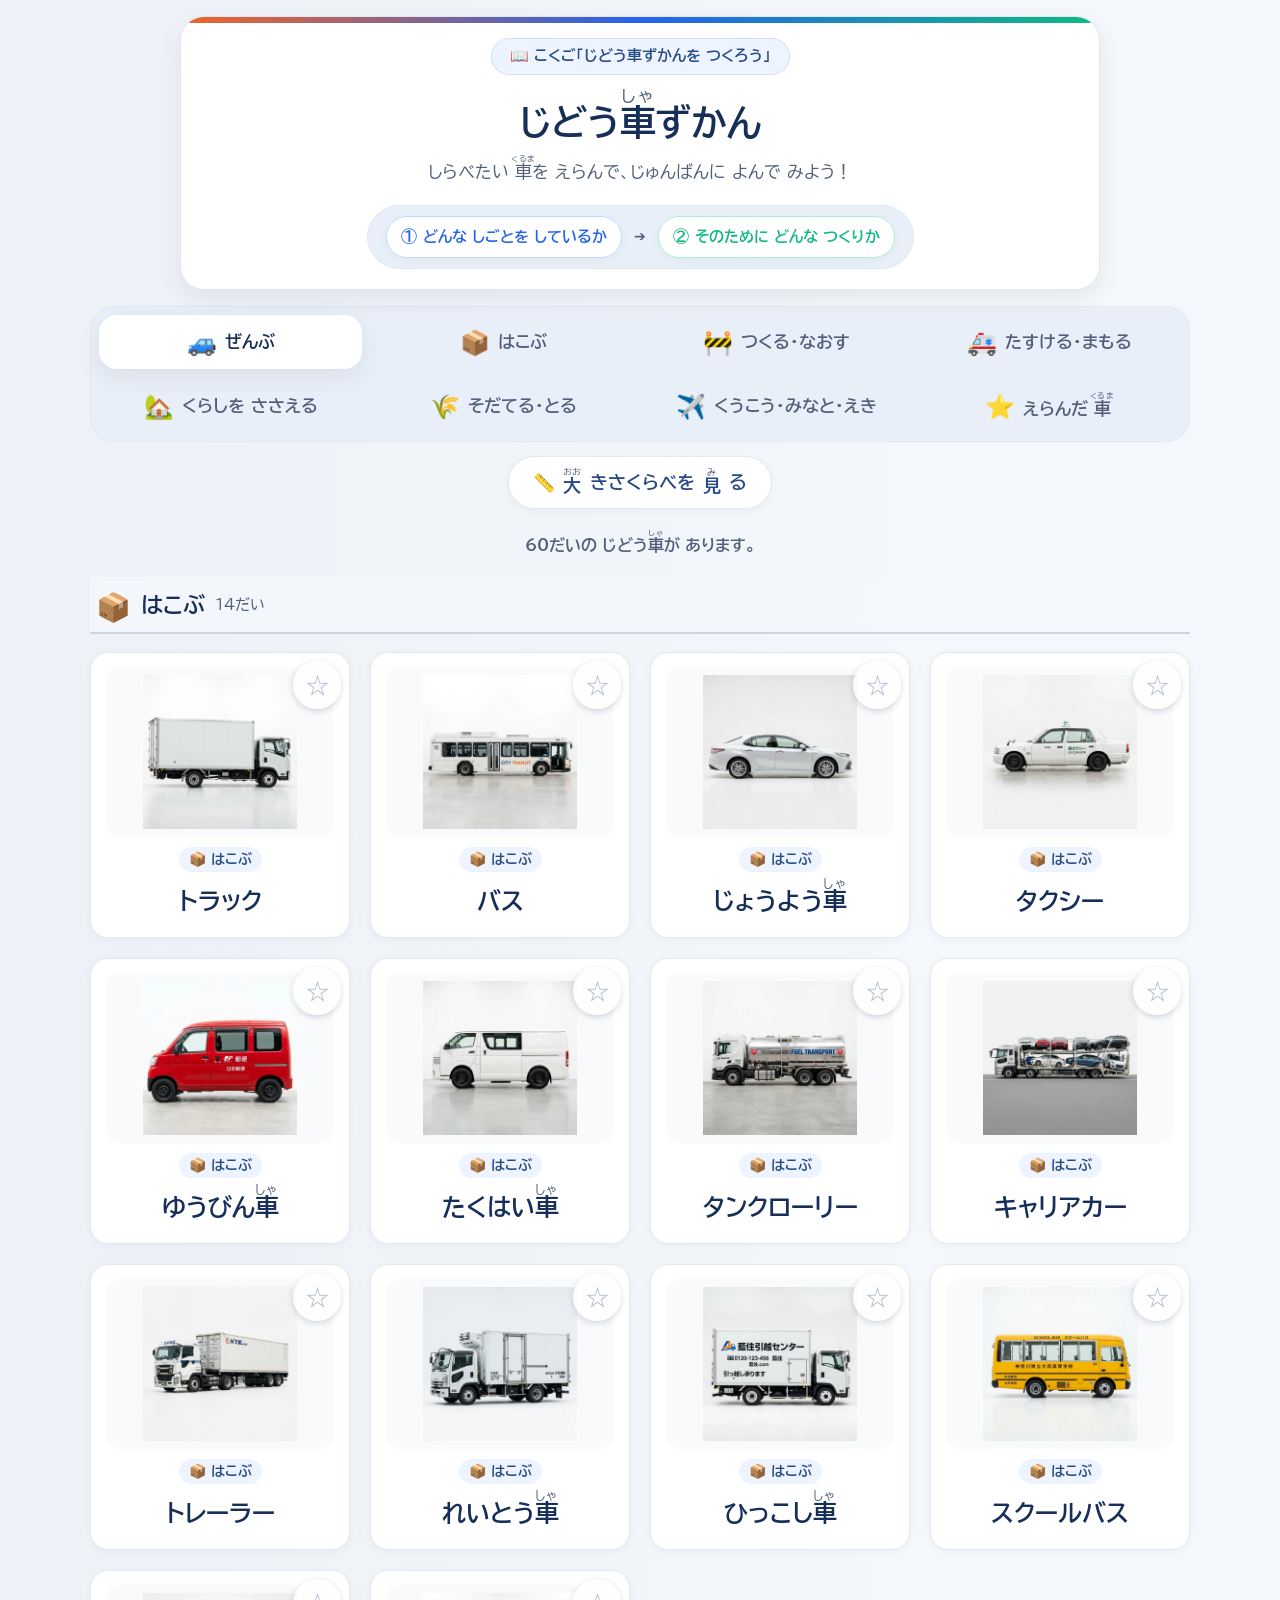
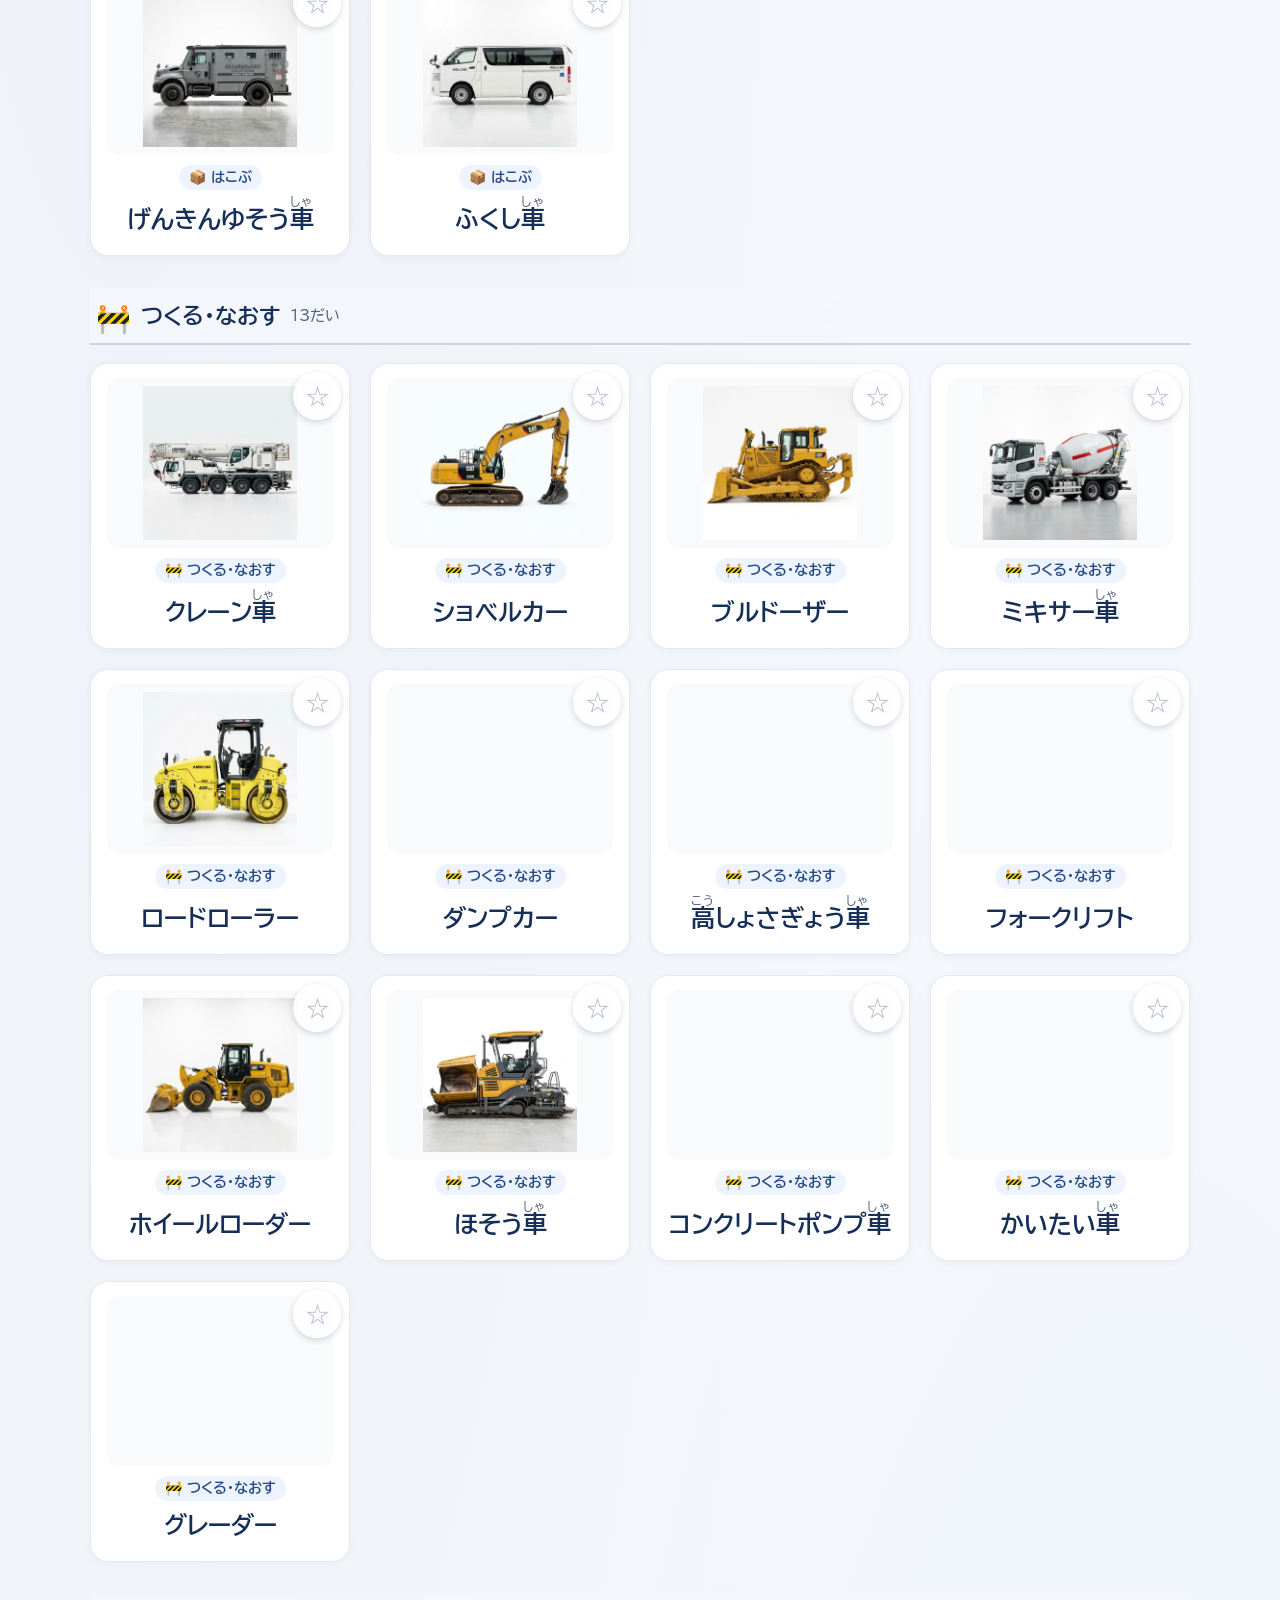
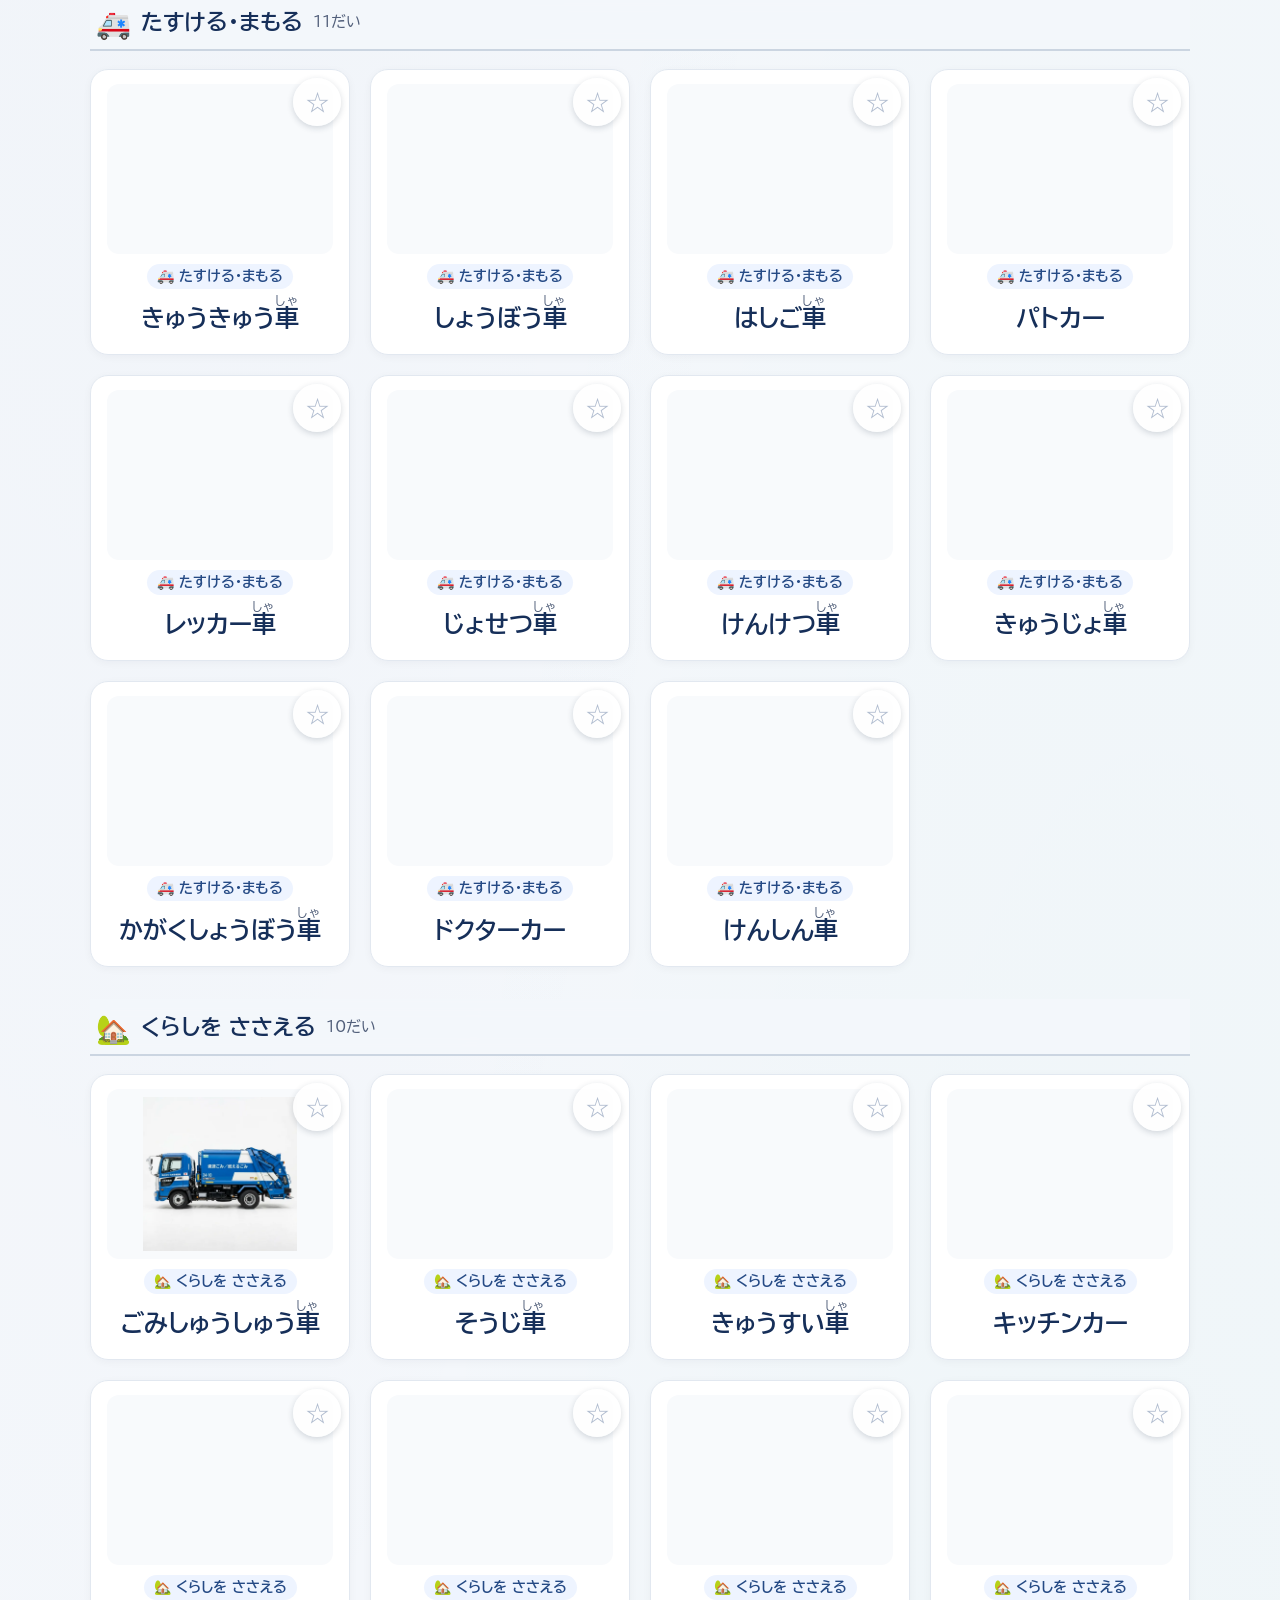
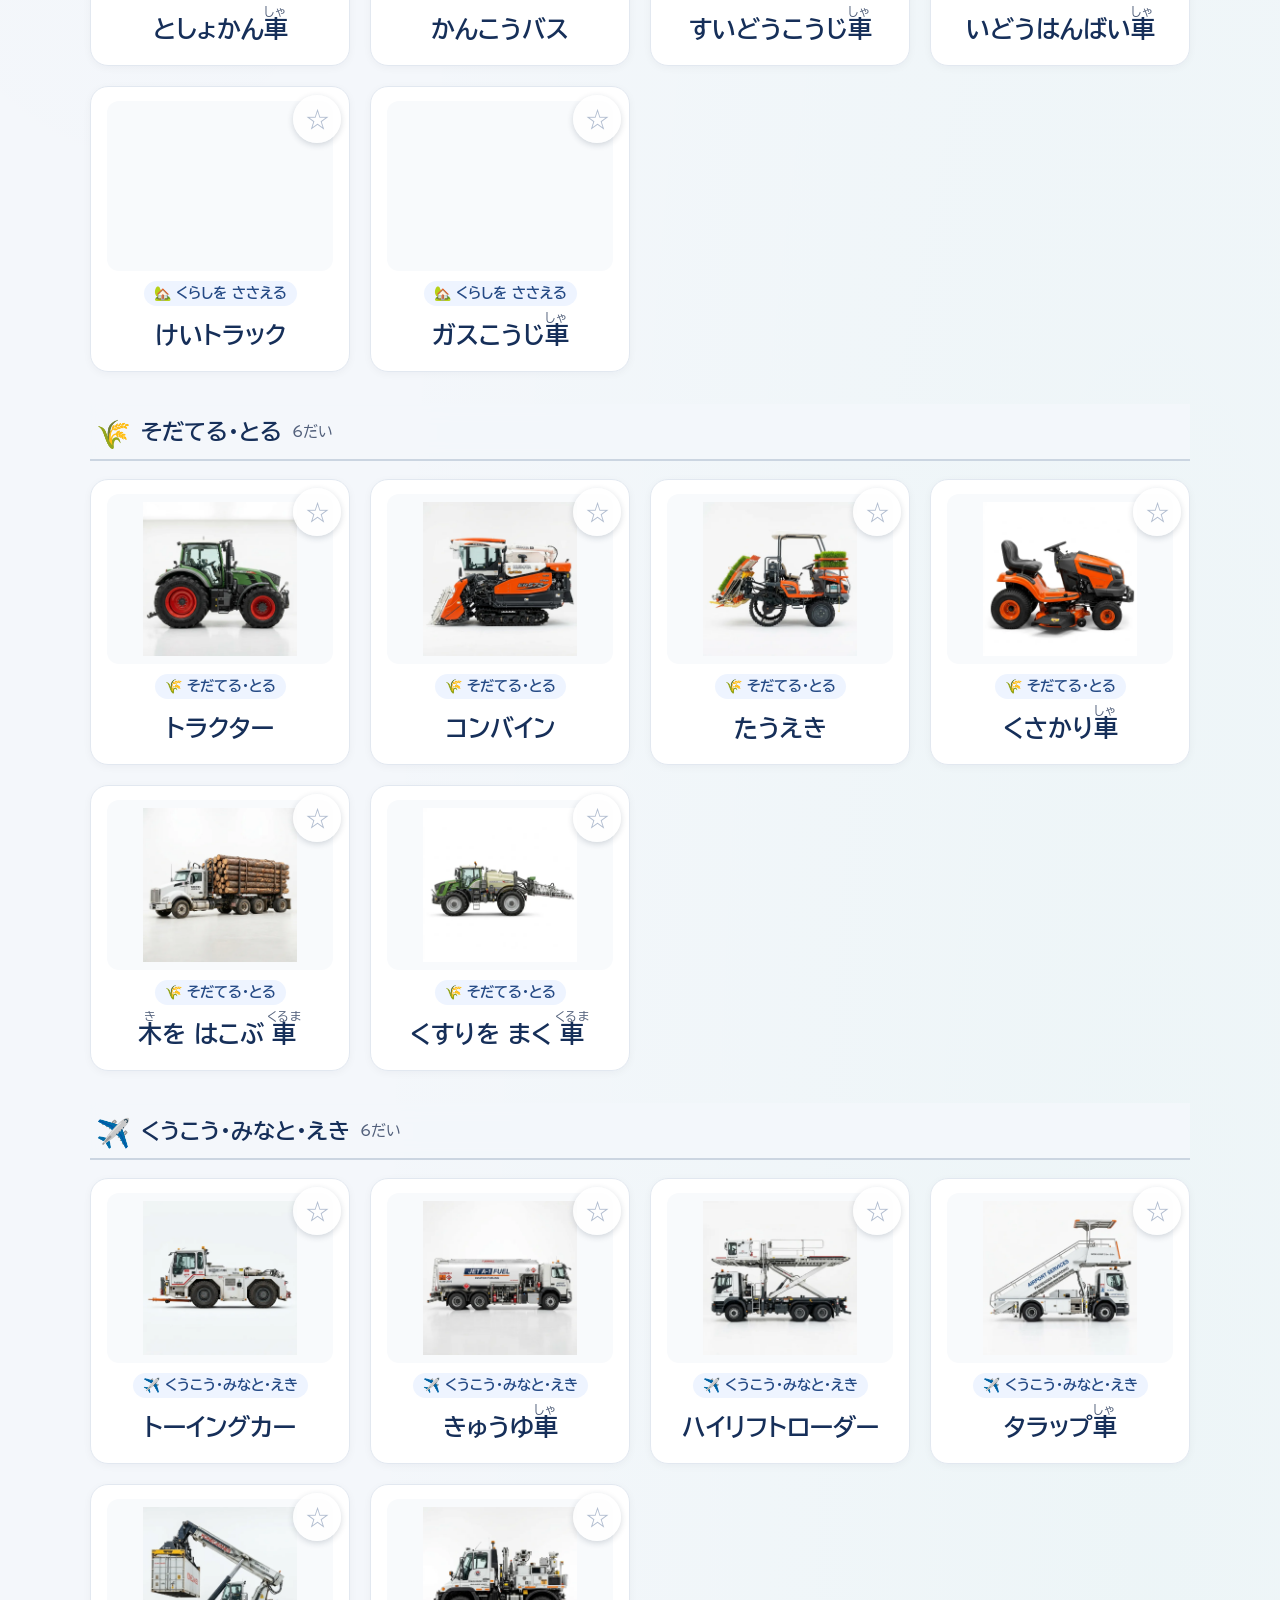
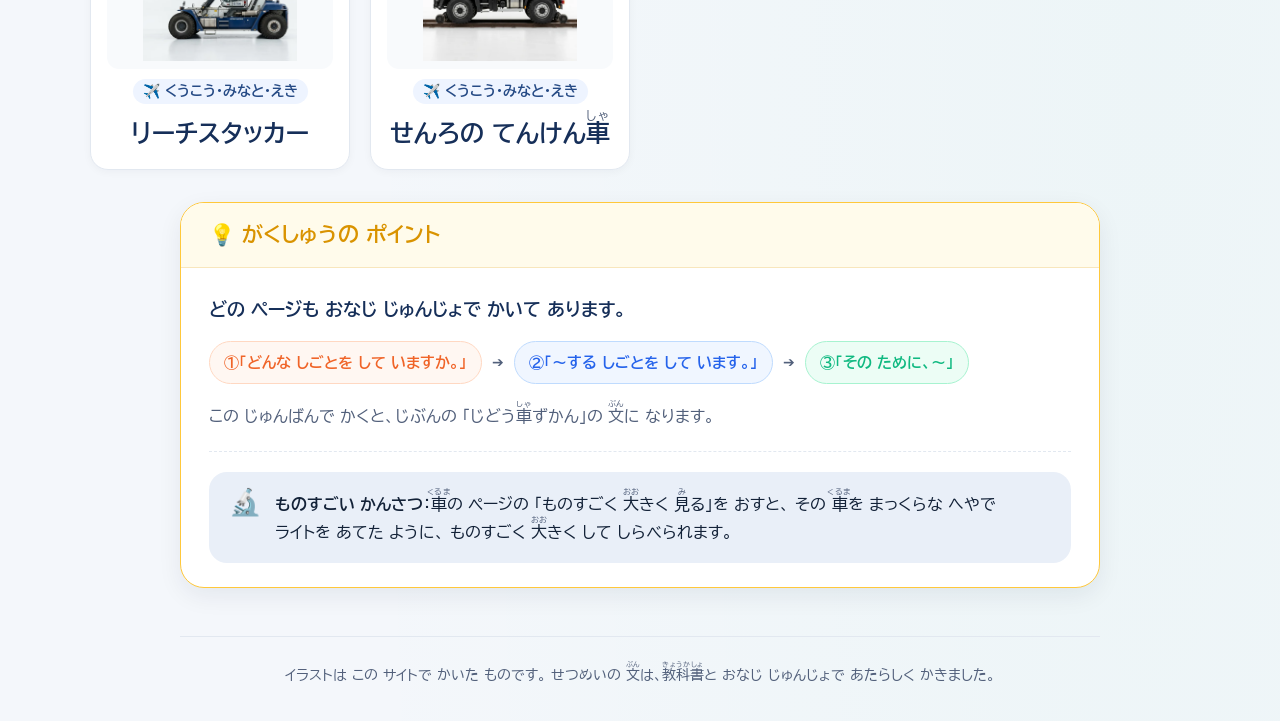
==== index.html @ dc47228a "refactor: update design system with modern color palette, structural refinements, and improved compo" ====
<!DOCTYPE html>
<html lang="ja">

<head>
  <meta charset="UTF-8">
  <meta name="viewport" content="width=device-width, initial-scale=1.0">
  <title>じどう車ずかん - しごとと つくりを しらべよう</title>
  <meta name="description" content="小学1年生 国語「じどう車ずかんをつくろう」のための しらべ学習サイト。はたらく じどう車の しごとと つくりを、教科書と おなじ じゅんじょで よめます。">
  <link rel="icon" type="image/svg+xml"
    href="data:image/svg+xml,%3Csvg xmlns='http://www.w3.org/2000/svg' viewBox='0 0 100 100'%3E%3Ctext y='.9em' font-size='90'%3E%F0%9F%9A%9A%3C/text%3E%3C/svg%3E">
  <link rel="preconnect" href="https://fonts.googleapis.com">
  <link rel="preconnect" href="https://fonts.gstatic.com" crossorigin>
  <link href="https://fonts.googleapis.com/css2?family=BIZ+UDPGothic:wght@400;700&family=Kosugi+Maru&display=swap"
    rel="stylesheet">
  <link rel="stylesheet" href="index.css">
  <link rel="stylesheet" href="kansatsu.css">
  <link rel="stylesheet" href="car3d.css">
  <link rel="stylesheet" href="print.css" media="print">
</head>

<body>
  <a class="skip-link" href="#main">ほんぶんへ すすむ</a>

  <!-- ============ 一覧のときの 大きな ヘッダー ============ -->
  <header class="site-header" id="site-header">
    <div class="site-header__inner">
      <div class="site-header__badge-wrap">
        <span class="badge">📖 こくご「じどう車ずかんを つくろう」</span>
      </div>
      <h1 class="site-header__title">じどう<ruby>車<rt>しゃ</rt></ruby>ずかん</h1>
      <p class="site-header__lead">
        しらべたい <ruby>車<rt>くるま</rt></ruby>を えらんで、じゅんばんに よんで みよう！
      </p>
      <div class="site-header__steps">
        <div class="step-pill step-pill--1">
          <span class="step-pill__num">①</span>
          <span class="step-pill__text">どんな しごとを しているか</span>
        </div>
        <span class="step-arrow" aria-hidden="true">➔</span>
        <div class="step-pill step-pill--2">
          <span class="step-pill__num">②</span>
          <span class="step-pill__text">そのために どんな つくりか</span>
        </div>
      </div>
    </div>
  </header>

  <!-- ============ 詳細のときの ほそい バー ============ -->
  <div class="topbar" id="topbar" hidden>
    <button class="btn btn--ghost" id="btn-back" type="button">
      <span aria-hidden="true">←</span> ずかんに もどる
    </button>
    <button class="btn btn--star" id="btn-star" type="button" aria-pressed="false">
      <span class="star" aria-hidden="true">☆</span><span class="btn-star__text">えらんだ 車に する</span>
    </button>
  </div>

  <main id="main">

    <!-- ==================== 一覧 ==================== -->
    <section class="view" id="view-list">
      <div class="toolbar-area">
        <nav class="tabs" id="tabs" aria-label="しごとで えらぶ"></nav>
        <div class="list-tools">
          <a class="btn btn--tool" href="#/kurabe">
            📏 <ruby>大<rt>おお</rt></ruby>きさくらべを <ruby>見<rt>み</rt></ruby>る
          </a>
        </div>
      </div>

      <p class="list-count" id="list-count" aria-live="polite"></p>
      <div class="grid" id="grid"></div>
      <p class="empty" id="empty" hidden>
        まだ ★の ついた <ruby>車<rt>くるま</rt></ruby>が ありません。<br>
        きに なった <ruby>車<rt>くるま</rt></ruby>の ページで「★ えらんだ <ruby>車<rt>くるま</rt></ruby>に する」を おして みよう。
      </p>

      <section class="note">
        <div class="note__header">
          <h2>💡 がくしゅうの ポイント</h2>
        </div>
        <div class="note__content">
          <p class="note__lead">どの ページも <b>おなじ じゅんじょ</b>で かいて あります。</p>
          <div class="note__flow">
            <span class="flow-item flow-item--q">①「どんな しごとを して いますか。」</span>
            <span class="flow-arrow">➔</span>
            <span class="flow-item flow-item--a">②「〜する しごとを して います。」</span>
            <span class="flow-arrow">➔</span>
            <span class="flow-item flow-item--t">③「<b>その ために</b>、〜」</span>
          </div>
          <p class="note__sub">この じゅんばんで かくと、じぶんの 「じどう<ruby>車<rt>しゃ</rt></ruby>ずかん」の <ruby>文<rt>ぶん</rt></ruby>に なります。</p>
          <hr class="note__divider">
          <div class="note__extra">
            <span class="icon">🔬</span>
            <div>
              <b>ものすごい かんさつ</b>：<ruby>車<rt>くるま</rt></ruby>の ページの
              「ものすごく <ruby>大<rt>おお</rt></ruby>きく <ruby>見<rt>み</rt></ruby>る」を おすと、
              その <ruby>車<rt>くるま</rt></ruby>を まっくらな へやで ライトを あてた ように、
              ものすごく <ruby>大<rt>おお</rt></ruby>きく して しらべられます。
            </div>
          </div>
        </div>
      </section>
    </section>

    <!-- ==================== 詳細 ==================== -->
    <section class="view" id="view-detail" hidden></section>

    <!-- ================= 大きさくらべ ================= -->
    <section class="view" id="view-compare" hidden></section>

    <!-- ============ ものすごい かんさつ（ぜんがめん） ============ -->
    <section class="view" id="view-kansatsu" hidden></section>

  </main>

  <footer class="site-footer">
    <p>
      イラストは この サイトで かいた ものです。
      せつめいの <ruby>文<rt>ぶん</rt></ruby>は、<ruby>教科書<rt>きょうかしょ</rt></ruby>と おなじ じゅんじょで あたらしく かきました。
    </p>
  </footer>

  <script src="car-art.js"></script>
  <script src="cars-data.js"></script>
  <script src="parts-data.js"></script>
  <script src="kansatsu.js"></script>
  <script src="kansatsu3d.js"></script>

  <!-- 3Dモデル（つかえる 端末だけ 読みこむ。だめでも イラストで そのまま 動きます）-->
  <script type="module">
    import('./car3d.js').then(function (m) {
      window.jz3d = { createViewer: m.createViewer, MODEL3D: m.MODEL3D };
      window.dispatchEvent(new CustomEvent('jz3d-ready'));
    }).catch(function () { /* 3Dなしで つづける */ });
  </script>

  <script src="app.js"></script>
</body>

</html>
---- index.css ----
/* =========================================================================
   じどう車ずかん — スタイル (Modern & Layered Hierarchy)
   ・1年生が タブレットで つかうので、文字は 大きく、ボタンは ゆびで おせる 大きさに
   ・「とい＝オレンジ」「しごと＝あお」「つくり＝みどり」で じゅんじょを 色でも しめす
   ========================================================================= */

:root {
  /* モダンなカラーパレット */
  --bg: #f4f7fb;
  --bg-soft: #e9eff8;
  --card: #ffffff;
  --card-sub: #f8fafc;
  --ink: #132238;
  --ink-sub: #52607b;
  --line: #e2e8f0;
  --line-bold: #cbd5e1;

  --navy: #254a85;
  --navy-d: #162f59;
  --navy-light: #eef4ff;
  --yellow: #ffc83b;
  --yellow-d: #d99300;
  --yellow-light: #fffbeb;

  /* Step カラー（教科書準拠） */
  --q: #f06428;        /* ① とい */
  --q-bg: #fff7f2;
  --q-border: #ffd8c2;

  --a: #2563eb;        /* ② しごと */
  --a-bg: #f0f6ff;
  --a-border: #bfdbfe;

  --t: #10b981;        /* ③ つくり */
  --t-bg: #ecfdf5;
  --t-border: #a7f3d0;

  --lit: #f59e0b;

  /* 構造的シャドウ＆レイヤー */
  --radius-lg: 24px;
  --radius: 18px;
  --radius-s: 12px;
  --radius-pill: 9999px;

  --shadow-sm: 0 2px 8px rgba(19, 34, 56, 0.04);
  --shadow: 0 8px 24px rgba(19, 34, 56, 0.07);
  --shadow-lg: 0 16px 36px rgba(19, 34, 56, 0.12);
  --shadow-active: 0 4px 16px rgba(37, 74, 133, 0.25);

  /* タイポグラフィ */
  --font: 'BIZ UDPGothic', 'Hiragino Maru Gothic ProN', 'Hiragino Kaku Gothic ProN',
    'Yu Gothic Medium', 'Yu Gothic', Meiryo, sans-serif;
  --font-title: 'Kosugi Maru', 'BIZ UDPGothic', 'Hiragino Maru Gothic ProN', Meiryo, sans-serif;

  --fs-body: 19px;
  --fs-step: 22px;
  --fs-card: 24px;
  --fs-btn: 18px;
  --fs-sub: 16px;
  --fs-small: 15px;

  /* タッチ領域 */
  --tap: 48px;

  --ease: cubic-bezier(.22, 1, .36, 1);
}

* {
  box-sizing: border-box;
  margin: 0;
  padding: 0;
}

html {
  -webkit-text-size-adjust: 100%;
  scroll-behavior: smooth;
}

[hidden] {
  display: none !important;
}

body {
  font-family: var(--font);
  font-size: var(--fs-body);
  line-height: 1.95;
  color: var(--ink);
  background: var(--bg);
  background-image: 
    radial-gradient(at 10% 10%, rgba(37, 74, 133, 0.03) 0px, transparent 50%),
    radial-gradient(at 90% 90%, rgba(16, 185, 129, 0.03) 0px, transparent 50%);
  -webkit-font-smoothing: antialiased;
  min-height: 100vh;
  padding: 0 16px 48px;
  word-break: keep-all;
  overflow-wrap: break-word;
}

/* ふりがな */
ruby rt {
  font-size: .48em;
  font-weight: 400;
  color: var(--ink-sub);
  letter-spacing: .06em;
}

b {
  font-weight: 700;
}

.skip-link {
  position: absolute;
  left: -9999px;
  top: 0;
  background: var(--navy);
  color: #fff;
  padding: 10px 18px;
  border-radius: 0 0 var(--radius-s) 0;
  z-index: 100;
  font-weight: 700;
}

.skip-link:focus {
  left: 0;
}

.visually-hidden {
  position: absolute;
  width: 1px;
  height: 1px;
  overflow: hidden;
  clip: rect(0 0 0 0);
  clip-path: inset(50%);
  white-space: nowrap;
}

.card__art img,
.art-stage img {
  width: 100%;
  height: 100%;
  object-fit: contain;
  display: block;
}

:focus-visible {
  outline: 4px solid var(--yellow-d);
  outline-offset: 3px;
  border-radius: 8px;
}

/* ========================= ヘッダー ========================= */

.site-header {
  max-width: 920px;
  margin: 0 auto 28px;
  padding-top: 24px;
}

.site-header__inner {
  background: var(--card);
  border-radius: var(--radius-lg);
  box-shadow: var(--shadow);
  border: 1px solid var(--line);
  padding: 30px 32px 32px;
  text-align: center;
  position: relative;
  overflow: hidden;
}

.site-header__inner::before {
  content: '';
  position: absolute;
  inset: 0 0 auto 0;
  height: 6px;
  background: linear-gradient(90deg, var(--q) 0%, var(--a) 50%, var(--t) 100%);
}

.site-header__badge-wrap {
  margin-bottom: 12px;
}

.badge {
  display: inline-flex;
  align-items: center;
  gap: 6px;
  background: var(--navy-light);
  color: var(--navy);
  font-size: var(--fs-small);
  font-weight: 700;
  line-height: 1.5;
  padding: 6px 18px;
  border-radius: var(--radius-pill);
  border: 1px solid rgba(37, 74, 133, 0.12);
}

.site-header__title {
  font-family: var(--font-title);
  font-size: 36px;
  line-height: 1.4;
  color: var(--navy-d);
  margin-bottom: 8px;
  letter-spacing: -0.01em;
}

.site-header__lead {
  font-size: 17px;
  color: var(--ink-sub);
  line-height: 1.8;
  margin-bottom: 18px;
}

/* ヘッダー内ステップピル表示 */
.site-header__steps {
  display: inline-flex;
  align-items: center;
  justify-content: center;
  gap: 12px;
  flex-wrap: wrap;
  background: var(--bg-soft);
  padding: 10px 18px;
  border-radius: var(--radius-pill);
  border: 1px solid var(--line);
}

.step-pill {
  display: inline-flex;
  align-items: center;
  gap: 6px;
  font-size: 15px;
  font-weight: 700;
  padding: 4px 14px;
  border-radius: var(--radius-pill);
  background: #fff;
  box-shadow: var(--shadow-sm);
}

.step-pill--1 {
  color: var(--a);
  border: 1px solid var(--a-border);
}

.step-pill--2 {
  color: var(--t);
  border: 1px solid var(--t-border);
}

.step-pill__num {
  font-size: 16px;
}

.step-arrow {
  color: var(--ink-sub);
  font-size: 14px;
}

/* ほそい バー（詳細ページ） */
.topbar {
  max-width: 1100px;
  margin: 0 auto;
  padding: 20px 0 12px;
  display: flex;
  gap: 12px;
  justify-content: space-between;
  align-items: center;
  flex-wrap: wrap;
}

/* ========================= ボタン ========================= */

.btn {
  font-family: var(--font-title);
  font-size: var(--fs-btn);
  font-weight: 700;
  line-height: 1.4;
  border: 1px solid transparent;
  border-radius: var(--radius);
  padding: 12px 22px;
  min-height: 52px;
  cursor: pointer;
  display: inline-flex;
  align-items: center;
  justify-content: center;
  gap: 8px;
  transition: all .2s var(--ease);
  background: var(--navy);
  color: #fff;
  box-shadow: var(--shadow-active);
}

.btn:hover {
  background: var(--navy-d);
  transform: translateY(-2px);
  box-shadow: 0 8px 20px rgba(22, 47, 89, 0.3);
}

.btn:active {
  transform: translateY(0) scale(.98);
}

.btn--ghost {
  background: var(--card);
  color: var(--navy);
  border-color: var(--line);
  box-shadow: var(--shadow-sm);
}

.btn--ghost:hover {
  background: var(--navy-light);
  border-color: rgba(37, 74, 133, 0.2);
}

.btn--audio {
  background: var(--bg-soft);
  color: var(--navy);
  box-shadow: none;
  font-size: var(--fs-sub);
  padding: 10px 18px;
  border-radius: var(--radius-pill);
  border: 1px solid var(--line);
  min-height: 48px;
}

.btn--audio:hover {
  background: var(--navy-light);
}

.btn--audio.is-playing {
  background: #fff3e0;
  color: #c2410c;
  border-color: #ffedd5;
  animation: pulse 1.6s infinite;
}

@keyframes pulse {
  0% { box-shadow: 0 0 0 0 rgba(240, 100, 40, .4); }
  70% { box-shadow: 0 0 0 12px rgba(240, 100, 40, 0); }
  100% { box-shadow: 0 0 0 0 rgba(240, 100, 40, 0); }
}

.btn--next {
  width: 100%;
  font-size: 19px;
  min-height: 60px;
  background: var(--yellow);
  color: #452b00;
  box-shadow: 0 6px 18px rgba(217, 147, 0, .3);
  border-radius: var(--radius);
}

.btn--next:hover {
  background: #ffbe24;
}

.btn--zoom {
  width: 100%;
  margin-top: 12px;
  text-decoration: none;
  font-size: 18px;
  min-height: 56px;
  background: linear-gradient(135deg, #1e3a66, #10203b);
  color: #fff;
  border-radius: var(--radius);
  box-shadow: 0 8px 20px rgba(16, 32, 59, .3);
}

.btn--zoom:hover {
  background: linear-gradient(135deg, #26487e, #172c4f);
}

.btn--zoom rt {
  color: #94a3b8;
}

.btn--star {
  background: var(--card);
  color: var(--navy);
  border: 1px solid var(--line);
  box-shadow: var(--shadow-sm);
}

.btn--star .star {
  font-size: 22px;
  line-height: 1;
}

.btn--star[aria-pressed="true"] {
  background: var(--yellow-light);
  color: var(--yellow-d);
  border-color: var(--yellow);
}

/* ========================= ツールバー & タブ ========================= */

.toolbar-area {
  max-width: 1100px;
  margin: 0 auto 20px;
  display: flex;
  flex-direction: column;
  gap: 14px;
}

.tabs {
  display: grid;
  grid-template-columns: repeat(4, 1fr);
  gap: 10px;
  background: var(--bg-soft);
  padding: 8px;
  border-radius: var(--radius-lg);
  border: 1px solid var(--line);
}

.tab {
  font-family: var(--font-title);
  font-size: 17px;
  font-weight: 700;
  line-height: 1.3;
  background: transparent;
  color: var(--ink-sub);
  border: none;
  border-radius: var(--radius);
  padding: 10px 12px;
  min-height: 54px;
  cursor: pointer;
  display: flex;
  align-items: center;
  justify-content: center;
  gap: 8px;
  text-align: center;
  transition: all .2s var(--ease);
}

.tab__icon {
  font-size: 24px;
  line-height: 1;
  flex: none;
}

.tab:hover {
  color: var(--ink);
  background: rgba(255, 255, 255, 0.6);
}

.tab.is-active {
  background: var(--card);
  color: var(--navy-d);
  box-shadow: var(--shadow);
}

.list-tools {
  display: flex;
  justify-content: center;
}

.btn--tool {
  text-decoration: none;
  background: var(--card);
  color: var(--navy);
  border: 1px solid var(--line);
  box-shadow: var(--shadow-sm);
  border-radius: var(--radius-pill);
  min-height: 50px;
  padding: 10px 24px;
}

.btn--tool:hover {
  background: var(--navy-light);
  border-color: rgba(37, 74, 133, 0.2);
}

.list-count {
  max-width: 1100px;
  margin: 0 auto 16px;
  text-align: center;
  font-size: 16px;
  font-weight: 700;
  color: var(--ink-sub);
}

/* ========================= カード一覧 ========================= */

.grid {
  max-width: 1100px;
  margin: 0 auto;
  display: grid;
  grid-template-columns: repeat(auto-fill, minmax(240px, 1fr));
  gap: 20px;
}

.grid--blocks {
  display: block;
}

.cat-block {
  margin-bottom: 32px;
}

.cat-block__head {
  position: sticky;
  top: 0;
  z-index: 5;
  display: flex;
  align-items: center;
  gap: 10px;
  font-family: var(--font-title);
  font-size: 22px;
  line-height: 1.5;
  color: var(--navy-d);
  background: rgba(244, 247, 251, 0.92);
  backdrop-filter: blur(8px);
  border-bottom: 2px solid var(--line-bold);
  padding: 12px 6px 10px;
  margin-bottom: 18px;
}

.cat-block__icon {
  font-size: 28px;
  line-height: 1;
}

.cat-block__n {
  font-size: var(--fs-small);
  font-weight: 400;
  color: var(--ink-sub);
}

.cat-block__grid {
  display: grid;
  grid-template-columns: repeat(auto-fill, minmax(240px, 1fr));
  gap: 20px;
}

.card {
  position: relative;
  background: var(--card);
  border-radius: var(--radius);
  border: 1px solid var(--line);
  box-shadow: var(--shadow-sm);
  padding: 14px 16px 18px;
  text-align: center;
  transition: transform .25s var(--ease), box-shadow .25s var(--ease), border-color .25s var(--ease);
  animation: fadeUp .4s var(--ease) both;
  display: flex;
  flex-direction: column;
}

@keyframes fadeUp {
  from {
    opacity: 0;
    transform: translateY(12px);
  }
}

.card:hover,
.card:focus-within {
  transform: translateY(-6px);
  box-shadow: var(--shadow-lg);
  border-color: rgba(37, 74, 133, 0.25);
}

.card.is-last {
  border-color: var(--yellow);
  box-shadow: 0 0 0 3px var(--yellow), var(--shadow-lg);
}

.card__art {
  height: 140px;
  margin-bottom: 10px;
  background: var(--card-sub);
  border-radius: var(--radius-s);
  padding: 8px;
  display: flex;
  align-items: center;
  justify-content: center;
}

.card__art svg {
  width: 100%;
  height: 100%;
  display: block;
}

.card__cat {
  font-size: 14px;
  font-weight: 700;
  line-height: 1.5;
  color: var(--navy);
  background: var(--navy-light);
  padding: 2px 10px;
  border-radius: var(--radius-pill);
  display: inline-block;
  margin: 0 auto 6px;
}

.card__name {
  font-family: var(--font-title);
  font-size: var(--fs-card);
  line-height: 1.5;
  color: var(--navy-d);
  margin-top: auto;
}

.card__link {
  color: inherit;
  text-decoration: none;
}

.card__link::after {
  content: '';
  position: absolute;
  inset: 0;
  border-radius: var(--radius);
}

/* 60だい 中 52だいが しゃしんなので、すきとおった ままだと
   しゃしんの 上で ★が 見えなく なる。白い まるを しいて おく */
.card__star {
  position: absolute;
  top: 8px;
  right: 8px;
  z-index: 2;
  width: var(--tap);
  height: var(--tap);
  border: none;
  border-radius: 50%;
  background: rgba(255, 255, 255, .85);
  box-shadow: 0 2px 6px rgba(30, 43, 69, .18);
  color: #b0bccf;
  font-size: 25px;
  line-height: 1;
  cursor: pointer;
  transition: transform .2s var(--ease), color .2s var(--ease);
}

.card__star:hover {
  transform: scale(1.15);
  color: var(--yellow-d);
}

.card__star[aria-pressed="true"] {
  color: var(--yellow-d);
}

.empty {
  max-width: 640px;
  margin: 30px auto;
  text-align: center;
  color: var(--ink-sub);
  background: var(--card);
  border-radius: var(--radius);
  padding: 28px;
  box-shadow: var(--shadow);
}

/* ========================= 詳細ページ ========================= */

.detail {
  max-width: 1100px;
  margin: 0 auto;
}

.detail__head {
  display: flex;
  align-items: center;
  flex-wrap: wrap;
  gap: 12px 18px;
  margin-bottom: 20px;
  background: var(--card);
  padding: 16px 24px;
  border-radius: var(--radius-lg);
  border: 1px solid var(--line);
  box-shadow: var(--shadow-sm);
}

.cat-chip {
  background: var(--navy-light);
  border-radius: var(--radius-pill);
  padding: 6px 18px;
  font-size: var(--fs-sub);
  font-weight: 700;
  color: var(--navy);
  border: 1px solid rgba(37, 74, 133, 0.15);
}

.detail__name {
  font-family: var(--font-title);
  font-size: 34px;
  line-height: 1.3;
  color: var(--navy-d);
  letter-spacing: -0.01em;
}

.detail__len {
  font-size: var(--fs-sub);
  font-weight: 700;
  color: var(--ink-sub);
  margin-left: auto;
  background: var(--bg-soft);
  padding: 4px 14px;
  border-radius: var(--radius-pill);
}

.detail__body {
  display: grid;
  grid-template-columns: minmax(0, 1.05fr) minmax(0, 1fr);
  gap: 24px;
  align-items: start;
}

/* --- 絵の パネル --- */
.art-panel {
  background: var(--card);
  border-radius: var(--radius-lg);
  border: 1px solid var(--line);
  box-shadow: var(--shadow);
  padding: 20px;
  position: sticky;
  top: 16px;
}

.art-stage {
  position: relative;
  height: 310px;
  border-radius: var(--radius);
  background: linear-gradient(180deg, #f8fafc 0%, #edf2f7 100%);
  border: 1px solid var(--line);
  overflow: hidden;
}

.art-stage svg {
  width: 100%;
  height: 100%;
  display: block;
}

.art-tools {
  margin-top: 14px;
  display: flex;
  flex-direction: column;
  gap: 10px;
}

.btn--3d {
  width: 100%;
  background: var(--navy-light);
  color: var(--navy);
  border: 1px solid rgba(37, 74, 133, 0.2);
  min-height: 52px;
}

.art-hint {
  font-size: 14px;
  color: var(--ink-sub);
  text-align: center;
  margin-top: 14px;
  line-height: 1.7;
  background: var(--bg-soft);
  padding: 12px 14px;
  border-radius: var(--radius-s);
}

.art-stage.has-photo>svg {
  display: none;
}

.art-stage.has-photo.is-art>.art-photo {
  display: none;
}

.art-stage.has-photo.is-art>svg {
  display: block;
}

/* ひかる ぶぶん */
.car-art .art-part {
  transition: opacity .3s var(--ease), filter .3s var(--ease);
}

.car-art.has-lit>*:not(.is-lit) {
  opacity: .33;
}

.car-art .art-part.is-lit {
  filter: drop-shadow(0 0 6px var(--lit)) drop-shadow(0 0 16px rgba(245, 158, 11, .9));
}

/* ふきだし（ぶぶんの 名まえ） */
.callout {
  position: absolute;
  z-index: 3;
  transform: translate(-50%, -100%);
  background: var(--lit);
  color: #fff;
  font-weight: 700;
  font-size: 16px;
  line-height: 1.4;
  padding: 6px 16px;
  border-radius: var(--radius-pill);
  white-space: nowrap;
  box-shadow: 0 6px 20px rgba(245, 158, 11, .5);
  pointer-events: none;
  animation: popIn .3s var(--ease) both;
}

.callout::after {
  content: '';
  position: absolute;
  left: 50%;
  bottom: -7px;
  margin-left: -7px;
  border: 7px solid transparent;
  border-top-color: var(--lit);
  border-bottom: 0;
}

.callout rt {
  color: #fef3c7;
}

@keyframes popIn {
  from {
    opacity: 0;
    transform: translate(-50%, -80%) scale(.85);
  }
}

/* --- ステップ タイムライン --- */
.steps {
  display: flex;
  flex-direction: column;
  gap: 16px;
}

.progress {
  display: flex;
  gap: 8px;
  list-style: none;
  align-items: center;
  background: var(--bg-soft);
  padding: 6px;
  border-radius: var(--radius-pill);
  border: 1px solid var(--line);
}

.progress li {
  position: relative;
  flex: 1;
  text-align: center;
  font-size: 15px;
  font-weight: 700;
  line-height: 1.4;
  color: var(--ink-sub);
  background: transparent;
  border-radius: var(--radius-pill);
  padding: 8px 4px;
  min-height: 42px;
  display: flex;
  align-items: center;
  justify-content: center;
  border: 1px solid transparent;
  transition: all .25s var(--ease);
}

.progress li.is-on:nth-child(1) {
  background: var(--q-bg);
  border-color: var(--q-border);
  color: var(--q);
}

.progress li.is-on:nth-child(2) {
  background: var(--a-bg);
  border-color: var(--a-border);
  color: var(--a);
}

.progress li.is-on:nth-child(3) {
  background: var(--t-bg);
  border-color: var(--t-border);
  color: var(--t);
}

.progress li.is-now:nth-child(1) {
  background: var(--q);
  color: #fff;
  box-shadow: 0 4px 12px rgba(240, 100, 40, .3);
}

.progress li.is-now:nth-child(2) {
  background: var(--a);
  color: #fff;
  box-shadow: 0 4px 12px rgba(37, 99, 235, .3);
}

.progress li.is-now:nth-child(3) {
  background: var(--t);
  color: #fff;
  box-shadow: 0 4px 12px rgba(16, 185, 129, .3);
}

.step {
  background: var(--card);
  border-radius: var(--radius-lg);
  box-shadow: var(--shadow);
  padding: 22px 24px 18px;
  border: 1px solid var(--line);
  border-left: 8px solid var(--line-bold);
  animation: stepIn .45s var(--ease) both;
}

@keyframes stepIn {
  from {
    opacity: 0;
    transform: translateY(14px);
  }
}

.step[hidden] {
  display: none;
}

.step__tag {
  display: inline-block;
  font-size: var(--fs-small);
  font-weight: 700;
  line-height: 1.6;
  color: #fff;
  padding: 3px 14px;
  border-radius: 30px;
  margin-bottom: 8px;
}

/* 「おせる」ことの めじるし。ちいさな 字の ヒントだけでは 気づけない */
.step__tapme {
  display: inline-block;
  margin-left: 8px;
  margin-bottom: 8px;
  font-size: var(--fs-small);
  font-weight: 700;
  line-height: 1.6;
  color: #1d6b47;
  background: var(--t-bg);
  border: 2px solid rgba(43, 156, 104, .5);
  border-radius: 30px;
  padding: 1px 12px;
  white-space: nowrap;
}

.step__text {
  font-size: var(--fs-step);
  line-height: 2.05;
}

.step__foot {
  margin-top: 10px;
}

.step--q {
  border-left-color: var(--q);
  background: var(--q-bg);
}

.step--q .step__tag {
  background: var(--q);
}

.step--job {
  border-left-color: var(--a);
}

.step--job .step__tag {
  background: var(--a);
}

.step--make {
  position: relative;
  border-left-color: var(--t);
  cursor: pointer;
}

/* おせる 面だと 形でも 分かる ように、うちがわに 点せんの わくを 出す */
.step--make::after {
  content: '';
  position: absolute;
  inset: 6px;
  border: 2px dashed rgba(43, 156, 104, .4);
  border-radius: var(--radius-s);
  pointer-events: none;
}

.step--make .step__tag {
  background: var(--t);
}

.step--make .step__hint {
  font-size: var(--fs-small);
  color: var(--ink-sub);
  margin-top: 6px;
}

.step--make.is-active {
  background: var(--t-bg);
  box-shadow: 0 0 0 3px var(--t), var(--shadow);
}

/* ========================= よみおわった ========================= */

.done {
  background: linear-gradient(135deg, #fff6d8, #fffdf5);
  border: 3px solid var(--yellow);
  border-radius: var(--radius);
  padding: 18px 20px 20px;
  text-align: center;
  animation: stepIn .45s var(--ease) both;
}

.done__msg {
  font-family: var(--font-title);
  font-size: 22px;
  line-height: 1.6;
  color: #7a5200;
  margin-bottom: 12px;
}

.done__acts {
  display: grid;
  gap: 10px;
}

.done__acts .btn {
  width: 100%;
  margin-top: 0;
}

.btn--sheet {
  background: var(--t);
  color: #fff;
  min-height: 58px;
  box-shadow: 0 6px 14px rgba(43, 156, 104, .3);
}

.btn--sheet:hover {
  background: #238156;
}

/* --- もっと しりたい --- */
.more {
  background: #fffaec;
  border: 2px dashed #eac86b;
  border-radius: var(--radius);
  padding: 14px 20px;
  margin-top: 18px;
}

.more>summary {
  font-family: var(--font-title);
  font-size: 18px;
  font-weight: 700;
  color: #8a5d00;
  cursor: pointer;
  min-height: var(--tap);
  display: flex;
  align-items: center;
  gap: 8px;
}

.more p {
  font-size: 18px;
  line-height: 2;
  color: #6b4a08;
  padding-top: 8px;
}

/* ========================= かきうつしシート ========================= */

.sheet {
  background: var(--card);
  border-radius: var(--radius);
  box-shadow: var(--shadow);
  padding: 22px 24px 26px;
  margin-top: 18px;
}

.sheet h2 {
  font-family: var(--font-title);
  font-size: 22px;
  line-height: 1.6;
  color: var(--navy-d);
  display: flex;
  align-items: center;
  gap: 8px;
}

.sheet__lead {
  font-size: 16px;
  color: var(--ink-sub);
  margin-bottom: 16px;
  line-height: 1.9;
}

.slot {
  border-top: 2px dashed var(--line);
  padding: 16px 0 4px;
}

.slot__tmpl {
  font-size: 18px;
  line-height: 1.95;
  margin-bottom: 8px;
}

.slot__num {
  display: inline-block;
  width: 30px;
  height: 30px;
  line-height: 30px;
  text-align: center;
  border-radius: 50%;
  background: var(--navy);
  color: #fff;
  font-weight: 700;
  font-size: 15px;
  margin-right: 8px;
}

.slot__blank {
  background: #fff6d8;
  border-bottom: 3px solid var(--yellow-d);
  padding: 0 26px;
  font-style: normal;
}

.slot textarea {
  width: 100%;
  min-height: 92px;
  font-family: var(--font);
  font-size: 18px;
  line-height: 1.9;
  color: var(--ink);
  background: #fbfcfe;
  border: 2px solid var(--line);
  border-radius: var(--radius-s);
  padding: 12px 14px;
  resize: vertical;
}

.slot textarea:focus {
  border-color: var(--navy);
  outline: none;
  background: #fff;
}

.sheet__foot {
  display: flex;
  gap: 12px;
  flex-wrap: wrap;
  margin-top: 18px;
}

.sheet__saved {
  font-size: var(--fs-small);
  color: var(--t);
  align-self: center;
}

.sheet__print {
  display: none;
}

/* ========================= 大きさくらべ ========================= */

.compare {
  max-width: 1100px;
  margin: 0 auto;
}

.compare__lead {
  background: var(--card);
  border-radius: var(--radius);
  box-shadow: var(--shadow);
  padding: 18px 24px;
  margin-bottom: 18px;
  font-size: 17px;
  line-height: 1.95;
}

.crow {
  display: grid;
  grid-template-columns: 178px minmax(0, 1fr);
  gap: 10px;
  align-items: center;
  background: var(--card);
  border-radius: var(--radius-s);
  box-shadow: var(--shadow);
  max-width: 700px;
  margin: 0 auto 10px;
  padding: 6px 14px 6px 6px;
}

.crow__art {
  height: 148px;
  order: 2;
}

.crow__art svg {
  width: 100%;
  height: 100%;
  display: block;
}

.crow__label {
  order: 1;
  padding-left: 12px;
}

.crow__name {
  font-family: var(--font-title);
  font-size: 18px;
  line-height: 1.6;
  color: var(--navy-d);
  text-decoration: none;
}

.crow__name:hover {
  text-decoration: underline;
}

.crow__len {
  font-size: var(--fs-small);
  color: var(--ink-sub);
  line-height: 1.6;
}

/* ========================= その他 ========================= */

/* ========================= 学習ポイント Note ========================= */

.note {
  max-width: 920px;
  margin: 48px auto 0;
  background: var(--card);
  border: 1px solid var(--yellow);
  border-radius: var(--radius-lg);
  box-shadow: var(--shadow);
  padding: 0;
  overflow: hidden;
}

.note__header {
  background: var(--yellow-light);
  border-bottom: 1px solid rgba(217, 147, 0, 0.2);
  padding: 16px 28px;
}

.note__header h2 {
  font-family: var(--font-title);
  font-size: 21px;
  line-height: 1.5;
  color: var(--yellow-d);
  display: flex;
  align-items: center;
  gap: 8px;
}

.note__content {
  padding: 24px 28px;
}

.note__lead {
  font-size: 18px;
  font-weight: 700;
  color: var(--navy-d);
  margin-bottom: 14px;
}

.note__flow {
  display: flex;
  align-items: center;
  gap: 10px;
  flex-wrap: wrap;
  margin-bottom: 16px;
}

.flow-item {
  font-size: 15px;
  font-weight: 700;
  padding: 6px 14px;
  border-radius: var(--radius-pill);
  background: var(--bg-soft);
  border: 1px solid var(--line);
}

.flow-item--q {
  background: var(--q-bg);
  color: var(--q);
  border-color: var(--q-border);
}

.flow-item--a {
  background: var(--a-bg);
  color: var(--a);
  border-color: var(--a-border);
}

.flow-item--t {
  background: var(--t-bg);
  color: var(--t);
  border-color: var(--t-border);
}

.flow-arrow {
  color: var(--ink-sub);
  font-size: 14px;
}

.note__sub {
  font-size: 16px;
  color: var(--ink-sub);
  line-height: 1.8;
}

.note__divider {
  border: 0;
  border-top: 1px dashed var(--line);
  margin: 20px 0;
}

.note__extra {
  display: flex;
  align-items: flex-start;
  gap: 14px;
  background: var(--bg-soft);
  padding: 16px 20px;
  border-radius: var(--radius);
  font-size: 16px;
  line-height: 1.8;
  color: var(--ink);
}

.note__extra .icon {
  font-size: 26px;
  line-height: 1;
  flex: none;
}

.site-footer {
  max-width: 920px;
  margin: 48px auto 0;
  padding-top: 24px;
  border-top: 1px solid var(--line);
  text-align: center;
}

.site-footer p {
  font-size: 14px;
  line-height: 1.9;
  color: var(--ink-sub);
}

.view[hidden] {
  display: none;
}

/* ========================= タブレット・スマホ ========================= */

/* --- よこむきの がっこうタブレット（だいたい 1180×820 / 1280×800）--- */
@media (min-width: 1000px) {
  .art-stage {
    height: 340px;
  }

  .detail__body {
    grid-template-columns: minmax(0, 1.1fr) minmax(0, 1fr);
  }

  .card__art {
    height: 170px;
  }

  .done__acts {
    grid-template-columns: 1fr 1fr;
  }
}

@media (max-width: 900px) {
  .tabs {
    grid-template-columns: repeat(3, 1fr);
  }

  .detail__body {
    grid-template-columns: 1fr;
  }

  .art-panel {
    position: static;
  }

  .art-stage {
    height: 240px;
  }
}

/* よこむきは たての ばしょが たりない。よはくを つめて、
   絵と ①②③が いちどに 見える ように する */
@media (orientation: landscape) and (max-height: 900px) {
  body {
    padding-bottom: 32px;
  }

  .site-header {
    margin-bottom: 16px;
    padding-top: 16px;
  }

  .site-header__inner {
    padding: 18px 26px 20px;
  }

  h1 {
    font-size: 30px;
  }

  .topbar {
    padding: 12px 0 8px;
  }

  .step {
    padding: 14px 18px 12px;
  }

  .steps {
    gap: 12px;
  }

  .note {
    margin-top: 32px;
  }
}

@media (max-width: 620px) {
  body {
    font-size: 17px;
    padding: 0 12px 40px;
  }

  .site-header {
    padding-top: 18px;
  }

  .site-header__inner {
    padding: 20px 18px 22px;
  }

  h1 {
    font-size: 27px;
  }

  .site-header__lead {
    font-size: 15px;
  }

  .tabs {
    grid-template-columns: repeat(2, 1fr);
    gap: 8px;
  }

  .tab {
    font-size: var(--fs-sub);
    padding: 8px 10px;
    min-height: 54px;
    gap: 6px;
  }

  .tab__icon {
    font-size: 22px;
  }

  .grid,
  .cat-block__grid {
    grid-template-columns: repeat(auto-fill, minmax(150px, 1fr));
    gap: 12px;
  }

  .cat-block__head {
    font-size: 18px;
  }

  .card__art {
    height: 110px;
  }

  .card__name {
    font-size: 19px;
  }

  .detail__name {
    font-size: 26px;
  }

  .step__text {
    font-size: 19px;
  }

  .btn--next {
    font-size: 18px;
  }

  .progress li {
    font-size: var(--fs-small);
    padding: 8px 2px;
  }

  .crow {
    grid-template-columns: 1fr;
    padding: 10px;
  }

  .crow__label {
    order: 1;
    padding-left: 4px;
  }

  .crow__art {
    height: 96px;
  }

  .sheet,
  .note {
    padding: 18px 16px;
  }
}

/* うごきを へらす せってい の 人 */
@media (prefers-reduced-motion: reduce) {

  *,
  *::before,
  *::after {
    animation-duration: .01ms !important;
    animation-iteration-count: 1 !important;
    transition-duration: .01ms !important;
  }
}
---- kansatsu.css ----
/* =========================================================================
   kansatsu.css — ものすごい かんさつ（ぜんがめんの かんさつしつ）

   ・くらい へやで、じどう車に ライトを あてて 見る イメージ
   ・◯マークは ゆびで おせる 大きさ（44px 以上）に する
   ・よこ向きの タブレットでも、たてに もった スマホでも 見られるように する
   ========================================================================= */

.kz {
  position: fixed;
  inset: 0;
  z-index: 100;
  display: grid;
  grid-template-rows: auto 1fr auto;
  /* minmax(0,1fr) にしないと、中みの はばに ひっぱられて
     がめんより よこに ひろがって しまう */
  grid-template-columns: minmax(0, 1fr);
  background: #0b1220;
  color: #eaf1fb;
  font-family: var(--font);
  overscroll-behavior: contain;
  animation: kzIn .35s var(--ease) both;
}

@keyframes kzIn {
  from {
    opacity: 0;
  }
}

body.kz-open {
  overflow: hidden;
}

/* ============================ うえの バー ============================ */

.kz__bar {
  display: flex;
  align-items: center;
  flex-wrap: wrap;
  min-width: 0;
  gap: 10px;
  padding: 10px 12px;
  background: rgba(10, 17, 30, .92);
  border-bottom: 1px solid rgba(255, 255, 255, .1);
  min-height: 60px;
}

.kz__title {
  font-family: var(--font-title);
  font-size: 21px;
  font-weight: 700;
  line-height: 1.3;
  margin-inline-end: auto;
  min-width: 0;
  display: flex;
  align-items: baseline;
  gap: 10px;
  flex-wrap: wrap;
}

.kz__title rt {
  color: #9fb6d6;
}

.kz__len {
  font-size: 14px;
  color: #9fb6d6;
  font-weight: 400;
}

.kz__count {
  font-size: 15px;
  font-weight: 700;
  background: rgba(255, 255, 255, .1);
  border: 1px solid rgba(255, 255, 255, .16);
  border-radius: 30px;
  padding: 6px 14px;
  white-space: nowrap;
}

.kz-btn {
  font-family: var(--font);
  font-size: 15px;
  font-weight: 700;
  color: #eaf1fb;
  background: rgba(255, 255, 255, .1);
  border: 1px solid rgba(255, 255, 255, .18);
  border-radius: 30px;
  padding: 9px 16px;
  min-height: 44px;
  cursor: pointer;
  white-space: nowrap;
  transition: background .2s var(--ease), transform .12s var(--ease);
}

.kz-btn:hover {
  background: rgba(255, 255, 255, .2);
}

.kz-btn:active {
  transform: scale(.96);
}

.kz-btn--back {
  background: rgba(255, 255, 255, .16);
}

.kz-btn:focus-visible,
.kz-mark:focus-visible,
.kz-chip:focus-visible {
  outline: 4px solid #ffd34d;
  outline-offset: 3px;
}

/* ============================== ステージ ============================== */

.kz__main {
  position: relative;
  overflow: hidden;
  min-width: 0;
}

.kz__stage {
  position: absolute;
  inset: 0;
  touch-action: none;
  cursor: grab;
  background:
    radial-gradient(120% 90% at 50% 42%, #24395c 0%, #16233a 45%, #0b1220 100%);
}

.kz__stage.is-grabbing {
  cursor: grabbing;
}

.kz__stage>svg.car-art {
  position: absolute;
  inset: 0;
  width: 100%;
  height: 100%;
  display: block;
  filter: drop-shadow(0 24px 40px rgba(0, 0, 0, .55));
}

/* ゆかの ライト */
.kz__stage::after {
  content: '';
  position: absolute;
  inset: 0;
  pointer-events: none;
  background: radial-gradient(90% 60% at 50% 50%, transparent 40%, rgba(4, 8, 16, .55) 100%);
}

/* ============================== ◯マーク ============================== */

.kz__marks {
  position: absolute;
  inset: 0;
  pointer-events: none;
}

.kz-mark {
  position: absolute;
  left: 0;
  top: 0;
  width: 46px;
  height: 46px;
  margin: -23px 0 0 -23px;
  border-radius: 50%;
  border: 3px solid #fff;
  background: rgba(255, 138, 0, .92);
  color: #fff;
  font-family: var(--font-title);
  font-size: 20px;
  font-weight: 700;
  line-height: 1;
  display: grid;
  place-items: center;
  cursor: pointer;
  pointer-events: auto;
  box-shadow: 0 4px 14px rgba(0, 0, 0, .5);
  transition: width .2s var(--ease), height .2s var(--ease),
    margin .2s var(--ease), background .2s var(--ease), opacity .2s var(--ease);
}

.kz-mark::before {
  content: '';
  position: absolute;
  inset: -3px;
  border-radius: 50%;
  border: 3px solid rgba(255, 210, 120, .9);
  animation: kzPing 2.4s var(--ease) infinite;
}

@keyframes kzPing {

  0%,
  70%,
  100% {
    transform: scale(1);
    opacity: 0;
  }

  10% {
    transform: scale(1);
    opacity: .95;
  }

  55% {
    transform: scale(1.75);
    opacity: 0;
  }
}

.kz-mark.is-found {
  background: rgba(43, 156, 104, .95);
}

.kz-mark.is-found::before {
  display: none;
}

.kz-mark.is-on {
  background: var(--lit);
  width: 54px;
  height: 54px;
  margin: -27px 0 0 -27px;
  box-shadow: 0 0 0 6px rgba(255, 138, 0, .3), 0 6px 18px rgba(0, 0, 0, .55);
}

.kz-mark.is-on::before {
  display: none;
}

/* えらんで いる ときは、ほかの マークを 小さく する
   （ただし ゆびで おせる 大きさは のこす） */
.kz__marks.has-on .kz-mark:not(.is-on) {
  width: 32px;
  height: 32px;
  margin: -16px 0 0 -16px;
  font-size: 0;
  opacity: .55;
}

.kz__marks.has-on .kz-mark:not(.is-on)::before {
  display: none;
}

/* ============================ ズームの バー ============================ */

/* 絵の じゃまに ならない ように、みぎ下に おく */
.kz__zoom {
  position: absolute;
  right: 14px;
  bottom: 14px;
  display: flex;
  align-items: center;
  gap: 8px;
  padding: 7px 10px;
  border-radius: 40px;
  background: rgba(10, 17, 30, .82);
  border: 1px solid rgba(255, 255, 255, .16);
  backdrop-filter: blur(6px);
  z-index: 4;
}

.kz-zbtn {
  width: 46px;
  height: 46px;
  border-radius: 50%;
  border: 0;
  background: rgba(255, 255, 255, .14);
  color: #fff;
  font-size: 26px;
  font-weight: 700;
  line-height: 1;
  cursor: pointer;
  display: grid;
  place-items: center;
}

.kz-zbtn:hover {
  background: rgba(255, 255, 255, .26);
}

.kz-zbtn:active {
  transform: scale(.93);
}

.kz__zoom input[type=range] {
  width: 150px;
  accent-color: var(--yellow);
  cursor: pointer;
}

.kz-zoomval {
  font-size: 14px;
  font-weight: 700;
  color: #cfe0f5;
  min-width: 44px;
  text-align: center;
}

/* ============================== ヒント ============================== */

.kz__hint {
  position: absolute;
  left: 50%;
  top: 14px;
  transform: translateX(-50%);
  z-index: 4;
  background: rgba(10, 17, 30, .85);
  border: 1px solid rgba(255, 255, 255, .18);
  border-radius: 30px;
  padding: 9px 18px;
  font-size: 15px;
  line-height: 1.6;
  text-align: center;
  max-width: min(92%, 620px);
  pointer-events: none;
  animation: kzFloat 2.6s ease-in-out infinite;
}

@keyframes kzFloat {

  0%,
  100% {
    transform: translate(-50%, 0);
  }

  50% {
    transform: translate(-50%, -5px);
  }
}

/* ============================ せつめいパネル ============================ */

.kz__panel {
  position: absolute;
  z-index: 5;
  right: 14px;
  top: 14px;
  width: min(360px, 40vw);
  background: #fff;
  color: var(--ink);
  border-radius: var(--radius);
  box-shadow: 0 22px 48px rgba(0, 0, 0, .5);
  padding: 16px 16px 14px;
  animation: kzSlide .28s var(--ease) both;
  max-height: calc(100% - 28px);
  overflow: auto;
}

@keyframes kzSlide {
  from {
    opacity: 0;
    transform: translateY(-10px);
  }
}

.kz__panel-head {
  display: flex;
  align-items: center;
  gap: 10px;
  margin-bottom: 10px;
}

.kz__panel-n {
  flex: none;
  width: 38px;
  height: 38px;
  border-radius: 50%;
  background: var(--lit);
  color: #fff;
  font-family: var(--font-title);
  font-size: 19px;
  font-weight: 700;
  display: grid;
  place-items: center;
}

.kz__panel-name {
  font-family: var(--font-title);
  font-size: 24px;
  font-weight: 700;
  line-height: 1.3;
  margin-inline-end: auto;
}

.kz__panel-close {
  flex: none;
  width: 38px;
  height: 38px;
  border-radius: 50%;
  border: 0;
  background: var(--bg-soft);
  color: var(--ink-sub);
  font-size: 19px;
  cursor: pointer;
}

.kz__panel-close:hover {
  background: var(--line);
}

.kz__thumb {
  height: 96px;
  border-radius: var(--radius-s);
  background: linear-gradient(180deg, #f7fafd, #e9f0f8);
  margin-bottom: 10px;
  overflow: hidden;
}

.kz__thumb svg {
  width: 100%;
  height: 100%;
  display: block;
}

.kz__panel-text {
  font-size: 17px;
  line-height: 1.95;
  margin-bottom: 10px;
}

/* ずかんの 本文（③ つくり）と つながる ところ */
.kz__tsukuri {
  background: var(--t-bg);
  border-inline-start: 6px solid var(--t);
  border-radius: 10px;
  padding: 10px 12px;
  font-size: 16px;
  line-height: 1.95;
  margin-bottom: 10px;
}

.kz__tsukuri b {
  color: var(--t);
}

.kz__tag {
  display: inline-block;
  font-size: 13px;
  font-weight: 700;
  color: #fff;
  background: var(--t);
  border-radius: 20px;
  padding: 2px 12px;
  margin-bottom: 6px;
}

.kz__panel-foot {
  display: flex;
  gap: 8px;
  flex-wrap: wrap;
}

.kz__panel-foot .btn {
  font-size: 15px;
  padding: 9px 14px;
  min-height: 44px;
}

/* ============================ ぶぶんの リスト ============================ */

.kz__rail {
  display: flex;
  gap: 8px;
  align-items: stretch;
  padding: 10px 12px;
  min-width: 0;
  overflow-x: auto;
  background: rgba(10, 17, 30, .95);
  border-top: 1px solid rgba(255, 255, 255, .1);
  scrollbar-width: thin;
}

.kz-chip {
  flex: none;
  width: 104px;
  border: 2px solid rgba(255, 255, 255, .16);
  border-radius: 14px;
  background: rgba(255, 255, 255, .06);
  color: #eaf1fb;
  padding: 6px 6px 8px;
  cursor: pointer;
  font-family: var(--font);
  text-align: center;
  transition: border-color .2s var(--ease), background .2s var(--ease), transform .12s var(--ease);
}

.kz-chip:hover {
  background: rgba(255, 255, 255, .14);
}

.kz-chip:active {
  transform: scale(.96);
}

.kz-chip.is-on {
  border-color: var(--lit);
  background: rgba(255, 138, 0, .22);
}

.kz-chip__pic {
  display: block;
  height: 48px;
  border-radius: 9px;
  background: #f4f8fc;
  overflow: hidden;
  margin-bottom: 5px;
}

.kz-chip__pic svg {
  width: 100%;
  height: 100%;
  display: block;
}

.kz-chip__name {
  font-size: 13px;
  font-weight: 700;
  line-height: 1.35;
  display: block;
  overflow-wrap: anywhere;
}

.kz-chip__name rt {
  font-size: 9px;
  color: #9fb6d6;
}

.kz-chip__n {
  font-size: 11px;
  color: #9fb6d6;
}

.kz-chip.is-found .kz-chip__n::after {
  content: ' ✓';
  color: #5ddba0;
}

/* ============================== ちいさい がめん ============================== */

@media (max-width: 760px) {
  .kz__title {
    font-size: 17px;
  }

  .kz__len {
    display: none;
  }

  .kz-btn {
    font-size: 14px;
    padding: 8px 12px;
  }

  .kz__panel {
    right: 8px;
    left: 8px;
    top: auto;
    bottom: 8px;
    width: auto;
    max-height: 64%;
    padding-bottom: 0;
  }

  /* ちいさい がめんでも、ボタンは いつも 見えるように する */
  .kz__panel-foot {
    position: sticky;
    bottom: 0;
    background: #fff;
    padding: 8px 0 12px;
    box-shadow: 0 -10px 12px -8px rgba(30, 43, 69, .3);
  }

  .kz__thumb {
    height: 74px;
  }

  /* パネルが 出て いる ときは、ズームバーを 上に よける */
  .kz__main.has-panel .kz__zoom {
    display: none;
  }

  .kz__zoom input[type=range] {
    width: 108px;
  }

  .kz-chip {
    width: 88px;
  }
}

@media (max-height: 460px) {
  .kz__rail {
    padding: 6px 10px;
  }

  .kz-chip__pic {
    height: 34px;
  }
}

/* うごきを へらす せっていの とき */
@media (prefers-reduced-motion: reduce) {

  .kz,
  .kz__panel {
    animation: none;
  }

  .kz-mark::before,
  .kz__hint {
    animation: none;
  }
}

/* いんさつの ときは 出さない */
@media print {
  .kz {
    display: none !important;
  }
}
---- car3d.css ----
/* =========================================================================
   car3d.css — 3Dの ずかん（まわして 見る）
   ========================================================================= */

.d3 {
  --d3-ink: #1e2b45;
  --d3-sub: #58678a;
  --d3-line: #d8e0ed;
  --d3-lit: #ff8a00;
  --d3-t: #2b9c68;
  font-family: 'BIZ UDPGothic', 'Hiragino Maru Gothic ProN', 'Yu Gothic Medium', Meiryo, sans-serif;
  color: var(--d3-ink);
}

/* ---------- ステージ ---------- */
.d3-stage {
  position: relative;
  width: 100%;
  aspect-ratio: 3 / 2;
  min-height: 260px;
  border-radius: 22px;
  overflow: hidden;
  background: linear-gradient(#dbe6f2, #eef3f9);
  box-shadow: 0 10px 26px rgba(30, 43, 69, .10);
  touch-action: none;
  user-select: none;
  -webkit-user-select: none;
}

.d3-stage canvas { display: block; }

/* さいしょの あんない */
.d3-hint {
  position: absolute;
  left: 50%;
  bottom: 14px;
  transform: translateX(-50%);
  background: rgba(30, 43, 69, .78);
  color: #fff;
  font-size: 15px;
  padding: 8px 16px;
  border-radius: 999px;
  pointer-events: none;
  transition: opacity .5s;
  white-space: nowrap;
}

.d3-hint[hidden] { opacity: 0; }

/* ---------- ①②③の しるし（回すと いっしょに 動く）---------- */
.d3-marker {
  position: absolute;
  width: 38px;
  height: 38px;
  margin: -19px 0 0 -19px;
  border-radius: 50%;
  border: 3px solid #fff;
  background: #2a4a80;
  color: #fff;
  font: 700 18px/32px 'Kosugi Maru', sans-serif;
  text-align: center;
  cursor: pointer;
  box-shadow: 0 3px 10px rgba(0, 0, 0, .35);
  transition: background .2s, transform .2s;
  z-index: 3;
}

.d3-marker:hover { transform: scale(1.12); }
.d3-marker.is-on { background: var(--d3-lit); transform: scale(1.16); }
.d3-marker.is-seen::after {
  content: '✓';
  position: absolute;
  right: -4px;
  top: -6px;
  width: 18px;
  height: 18px;
  background: var(--d3-t);
  border: 2px solid #fff;
  border-radius: 50%;
  font: 700 11px/15px sans-serif;
}
.d3-marker[hidden] { display: none; }

/* ---------- ふきだし ---------- */
.d3-callout {
  position: absolute;
  left: 12px;
  right: 12px;
  bottom: 12px;
  max-width: 420px;
  background: rgba(255, 255, 255, .96);
  border: 2px solid var(--d3-line);
  border-radius: 16px;
  padding: 12px 44px 12px 16px;
  box-shadow: 0 8px 22px rgba(30, 43, 69, .18);
  z-index: 4;
  animation: d3pop .18s ease-out;
}

@keyframes d3pop { from { opacity: 0; transform: translateY(8px); } }

.d3-callout__name {
  font: 700 19px/1.4 'Kosugi Maru', sans-serif;
  color: var(--d3-lit);
  margin-bottom: 2px;
}
.d3-callout__text { font-size: 16px; line-height: 1.7; }
.d3-callout__tsukuri {
  margin-top: 8px;
  padding-top: 8px;
  border-top: 1px dashed var(--d3-line);
  font-size: 16px;
  line-height: 1.7;
  color: var(--d3-t);
}
.d3-callout__close {
  position: absolute;
  right: 8px;
  top: 8px;
  width: 32px;
  height: 32px;
  border: 0;
  border-radius: 50%;
  background: #eef2f8;
  font-size: 17px;
  cursor: pointer;
}
.d3-callout[hidden] { display: none; }

/* ---------- そうさボタン ---------- */
.d3-bar {
  display: flex;
  flex-wrap: wrap;
  gap: 8px;
  margin-top: 12px;
}

.d3-btn {
  flex: 0 0 auto;
  min-height: 46px;
  padding: 0 16px;
  border: 2px solid var(--d3-line);
  border-radius: 14px;
  background: #fff;
  color: var(--d3-ink);
  font: 700 16px/1 'BIZ UDPGothic', sans-serif;
  cursor: pointer;
  transition: background .15s, border-color .15s;
}

.d3-btn:hover { background: #f3f7fc; }
.d3-btn.is-on { background: #2a4a80; border-color: #2a4a80; color: #fff; }
.d3-btn--anim { border-color: #b8dcc6; background: #f2fbf5; color: #1c6b45; }
.d3-btn--anim:hover { background: #e6f6ec; }
.d3-btn--anim.is-on { background: #2b9c68; border-color: #2b9c68; color: #fff; }

.d3-views {
  display: flex;
  gap: 6px;
  margin-top: 10px;
  flex-wrap: wrap;
}
.d3-views .d3-btn { min-height: 42px; padding: 0 13px; font-size: 15px; }

/* ---------- つくりの 文 ---------- */
.d3-list { margin-top: 14px; display: grid; gap: 10px; }

.d3-item {
  display: flex;
  gap: 12px;
  align-items: flex-start;
  width: 100%;
  text-align: left;
  padding: 13px 15px;
  border: 2px solid var(--d3-line);
  border-radius: 16px;
  background: #fff;
  font: 400 17px/1.75 'BIZ UDPGothic', sans-serif;
  color: var(--d3-ink);
  cursor: pointer;
  transition: border-color .15s, background .15s;
}

.d3-item:hover { background: #f6faf7; }
.d3-item.is-on { border-color: var(--d3-lit); background: #fff6ec; }

.d3-item__no {
  flex: 0 0 auto;
  width: 30px;
  height: 30px;
  border-radius: 50%;
  background: var(--d3-t);
  color: #fff;
  font: 700 15px/30px 'Kosugi Maru', sans-serif;
  text-align: center;
}
.d3-item.is-on .d3-item__no { background: var(--d3-lit); }

.d3-note {
  margin-top: 10px;
  font-size: 14px;
  line-height: 1.8;
  color: var(--d3-sub);
}

.d3-meters {
  display: flex;
  flex-wrap: wrap;
  gap: 6px 14px;
  margin-top: 10px;
  padding: 8px 14px;
  border-radius: 12px;
  background: #eef2f8;
  font-size: 15px;
  color: var(--d3-sub);
}
.d3-meters span { white-space: nowrap; }
.d3-meters b { color: var(--d3-ink); }

/* よこむきの タブレットでは 左右に ならべる */
@media (min-width: 900px) {
  .d3-split { display: grid; grid-template-columns: 1.35fr 1fr; gap: 20px; align-items: start; }
  .d3-stage { aspect-ratio: 4 / 3; }
  .d3-callout { max-width: 58%; right: auto; }
}

/* =========================================================================
   ずかん本体に 組みこんだ ときの スタイル
   （index.css / kansatsu.css の 上に 足す）
   ========================================================================= */

/* ---------- 詳細ページ ---------- */
.art-stage.is-3d { background: linear-gradient(180deg, #dbe6f2 0%, #eef3f9 100%); }
/* 3Dの ときは イラスト／写真を かくす（SVGは hidden 属性が きかないので ここで）*/
.art-stage.is-3d>svg,
.art-stage.is-3d>img { display: none !important; }
.art-stage.is-3d canvas { border-radius: inherit; }

.art-tools {
  display: flex;
  gap: 8px;
  margin-top: 10px;
  flex-wrap: wrap;
}
.art-tools .btn { flex: 1 1 auto; justify-content: center; }

.btn--3d {
  background: #eaf1fb;
  border-color: #b8cbe8;
  color: #24406f;
}
.btn--3d[aria-pressed="true"] {
  background: #2a4a80;
  border-color: #2a4a80;
  color: #fff;
}

.art-anim {
  display: flex;
  gap: 8px;
  flex-wrap: wrap;
  margin-top: 8px;
}
.art-anim:empty { display: none; }

.btn--anim3d {
  flex: 0 1 auto;
  background: #f2fbf5;
  border-color: #b8dcc6;
  color: #1c6b45;
  font-size: 16px;
}
.btn--anim3d.is-on { background: #2b9c68; border-color: #2b9c68; color: #fff; }

/* ---------- ものすごい かんさつ（3D版） ---------- */
.kz--3d .kz__stage { cursor: grab; }
.kz--3d .kz__stage canvas { position: absolute; inset: 0; }

/* 見る むき ＋ ▶うごかす */
.kz__turn {
  position: absolute;
  left: 12px;
  top: 12px;
  display: flex;
  flex-direction: column;
  gap: 6px;
  z-index: 4;
  max-width: 44%;
}

.kz-tbtn {
  min-height: 40px;
  padding: 0 14px;
  border: 2px solid rgba(255, 255, 255, .28);
  border-radius: 12px;
  background: rgba(16, 26, 44, .72);
  color: #eef3f9;
  font: 700 15px/1 'BIZ UDPGothic', sans-serif;
  cursor: pointer;
  backdrop-filter: blur(4px);
  text-align: left;
}
.kz-tbtn:hover { background: rgba(40, 60, 96, .85); }
.kz-tbtn--anim { border-color: rgba(96, 214, 156, .55); color: #b8f0d2; }
.kz-tbtn--anim.is-on { background: #2b9c68; border-color: #2b9c68; color: #fff; }

/* 絵の ない チップ（3Dにしか ない ぶぶん） */
.kz-chip--noimg .kz-chip__name { padding-left: 4px; }

@media (max-width: 700px) {
  .kz__turn { flex-direction: row; flex-wrap: wrap; max-width: calc(100% - 24px); }
  .kz-tbtn { min-height: 36px; padding: 0 10px; font-size: 13px; }
}
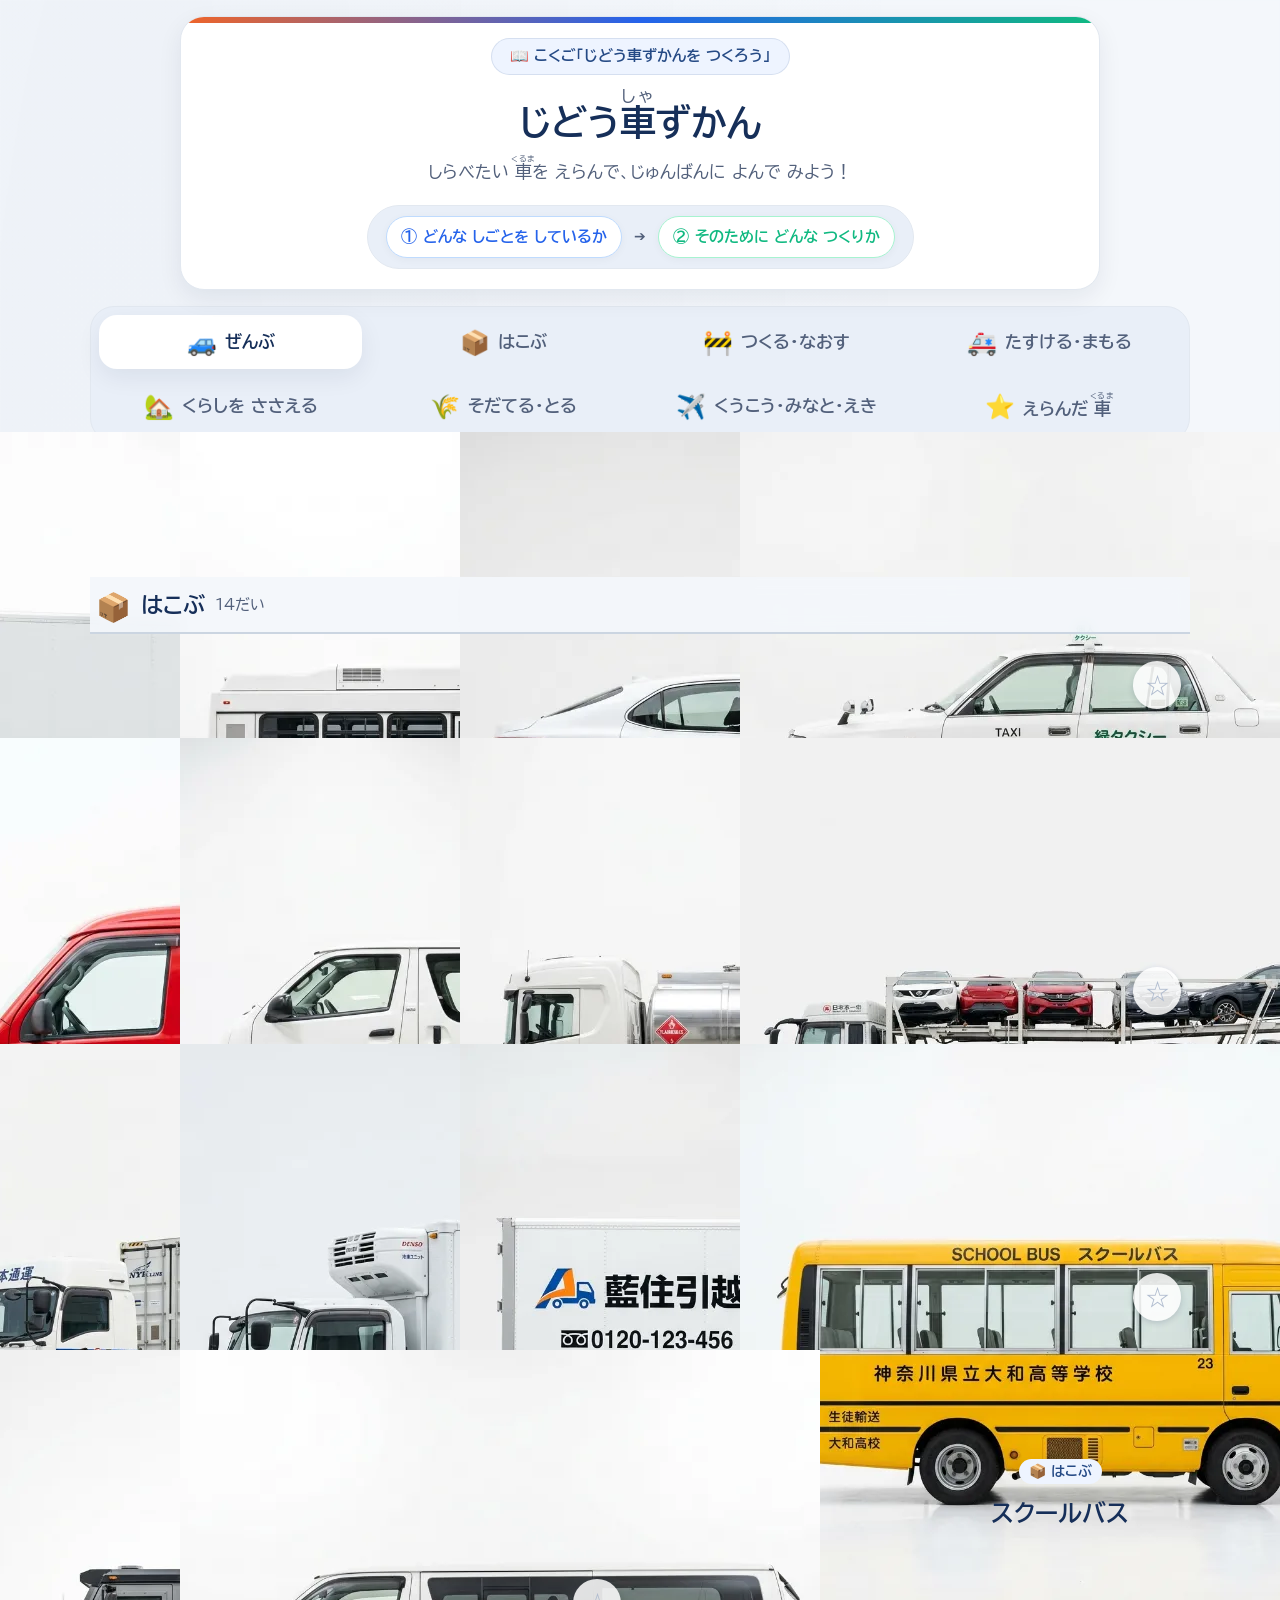
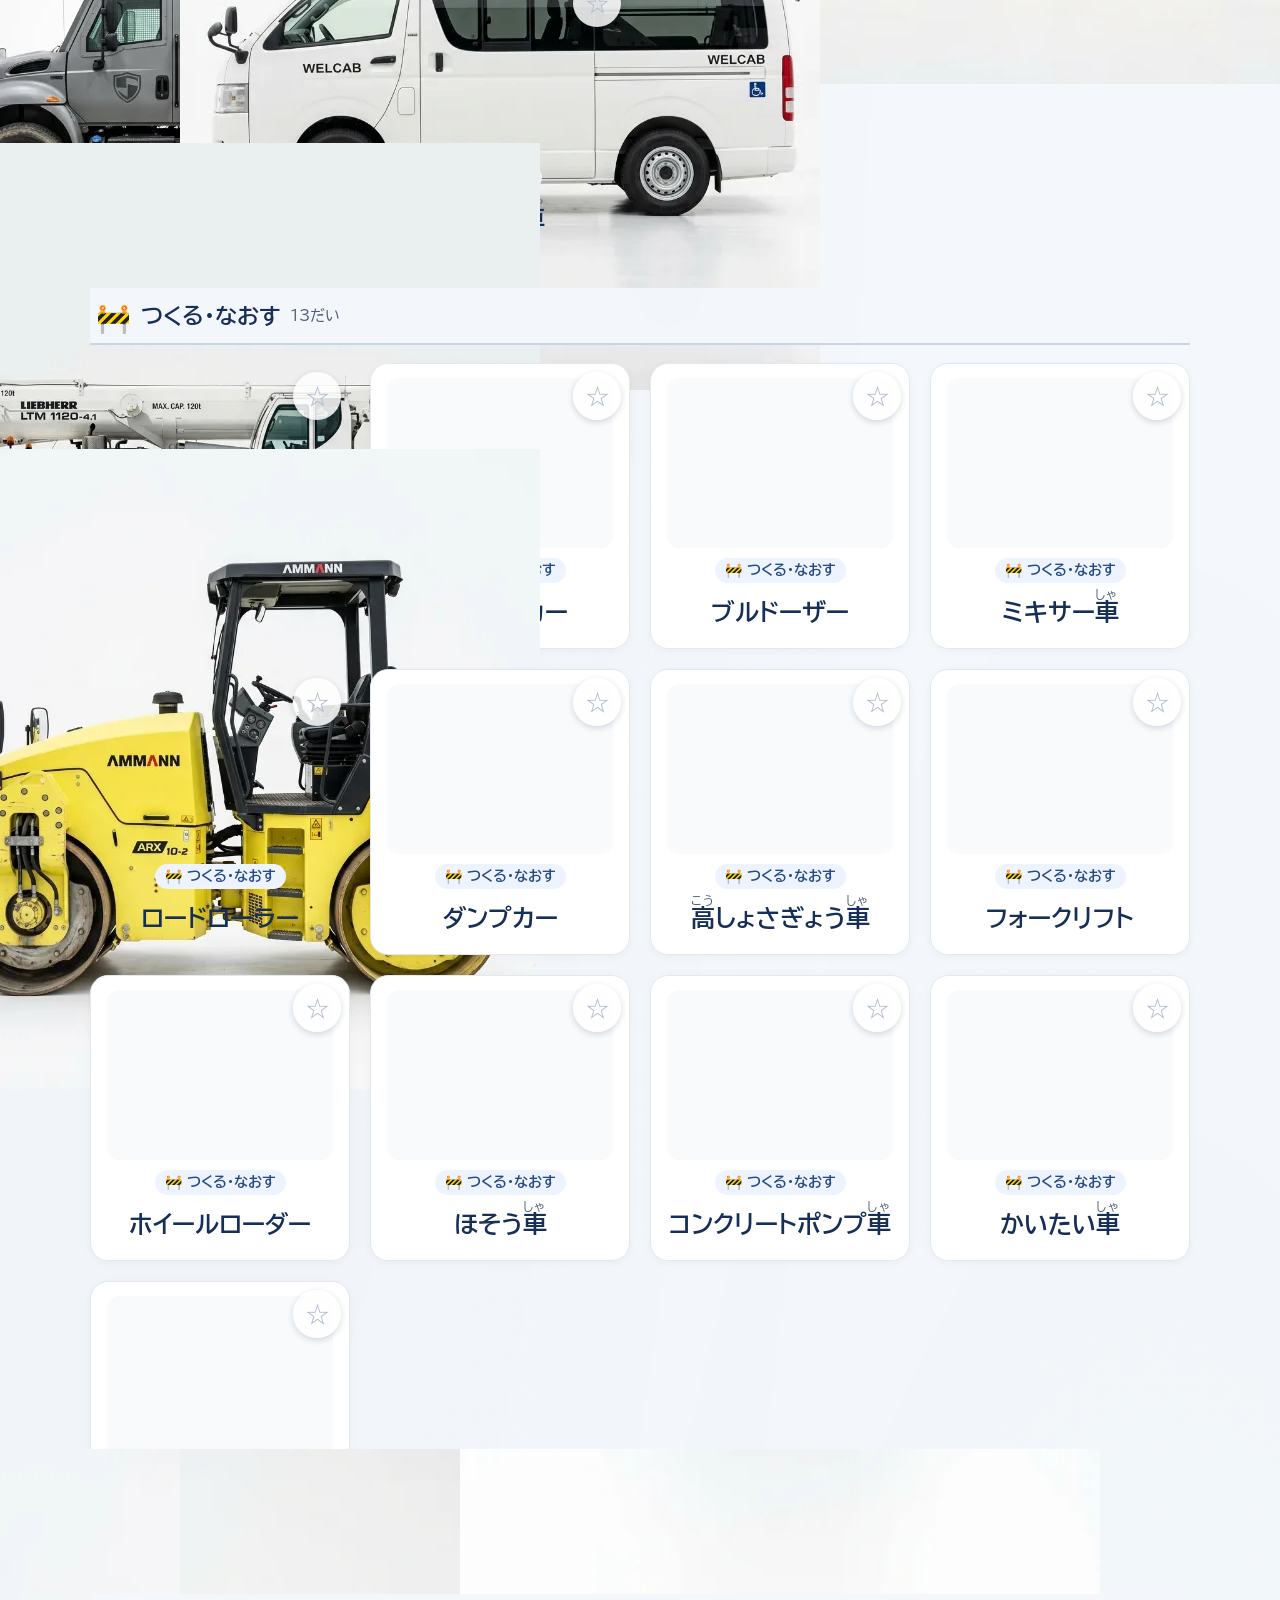
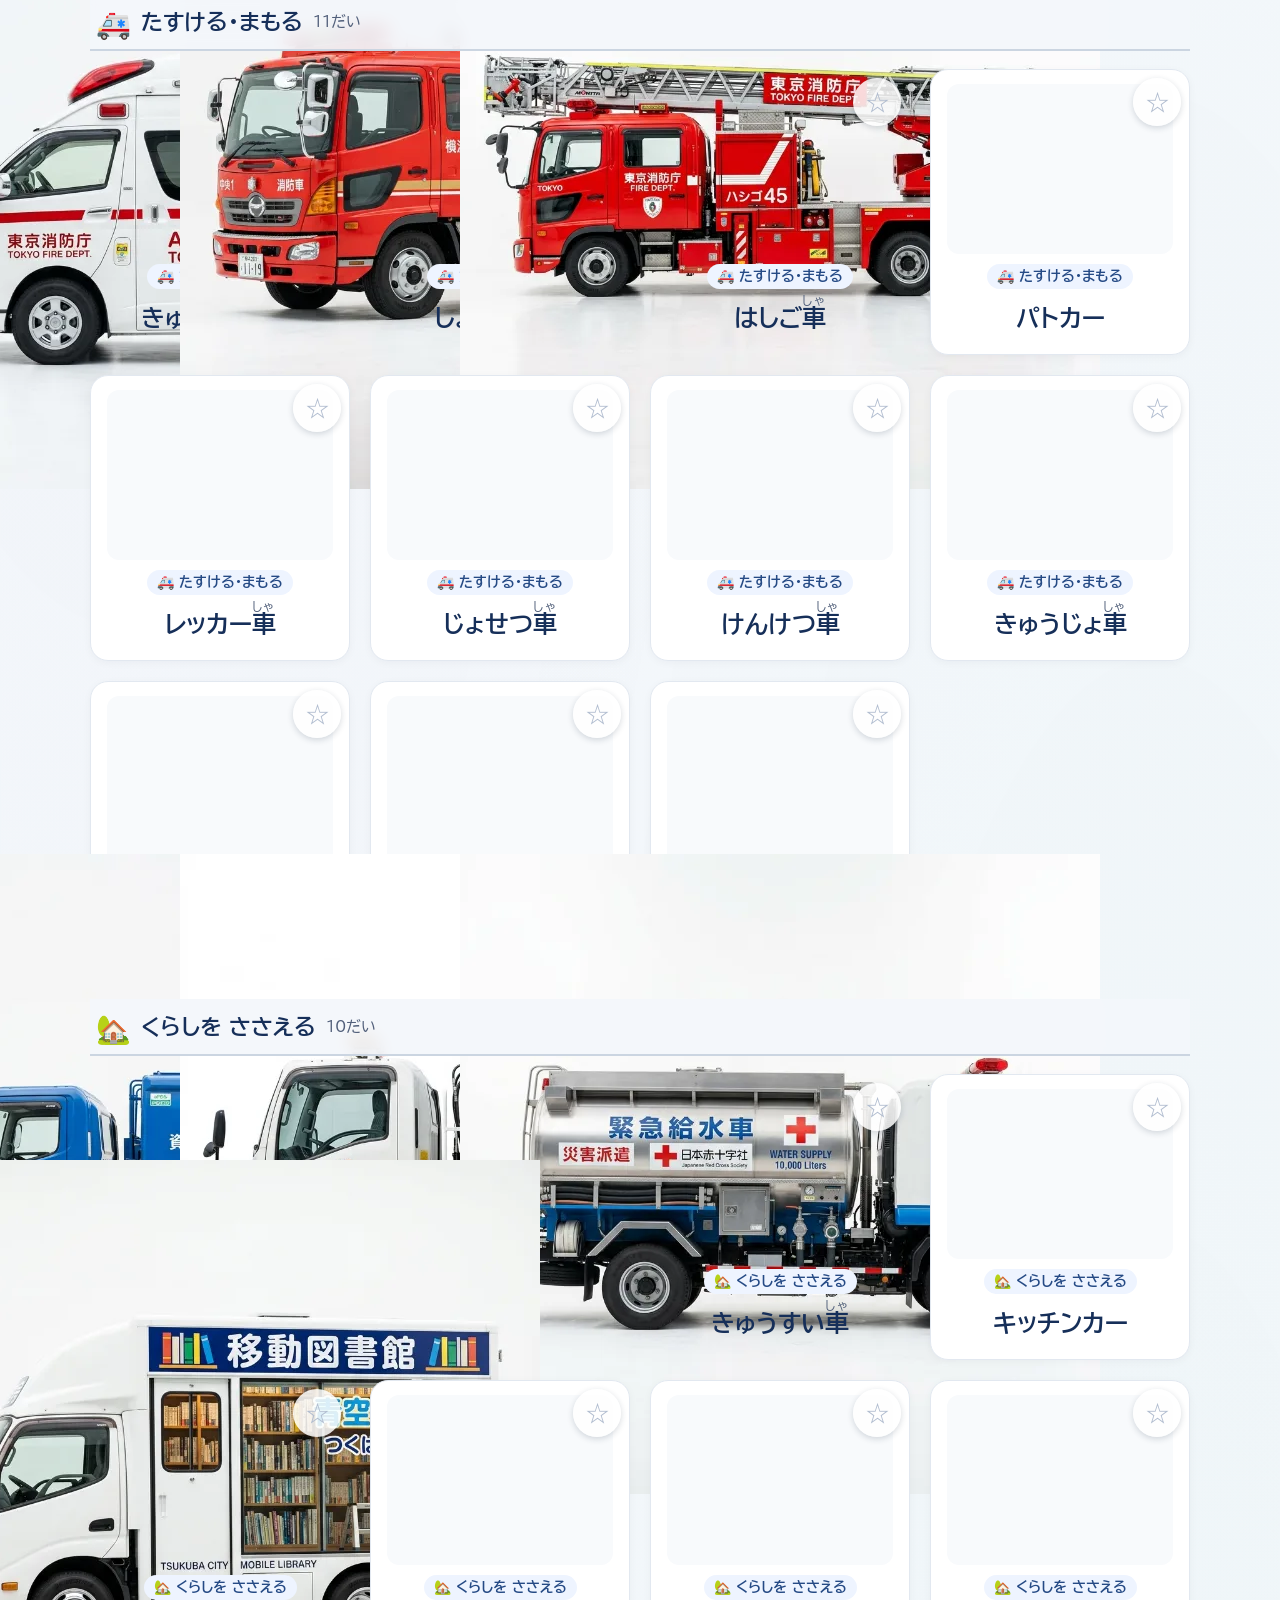
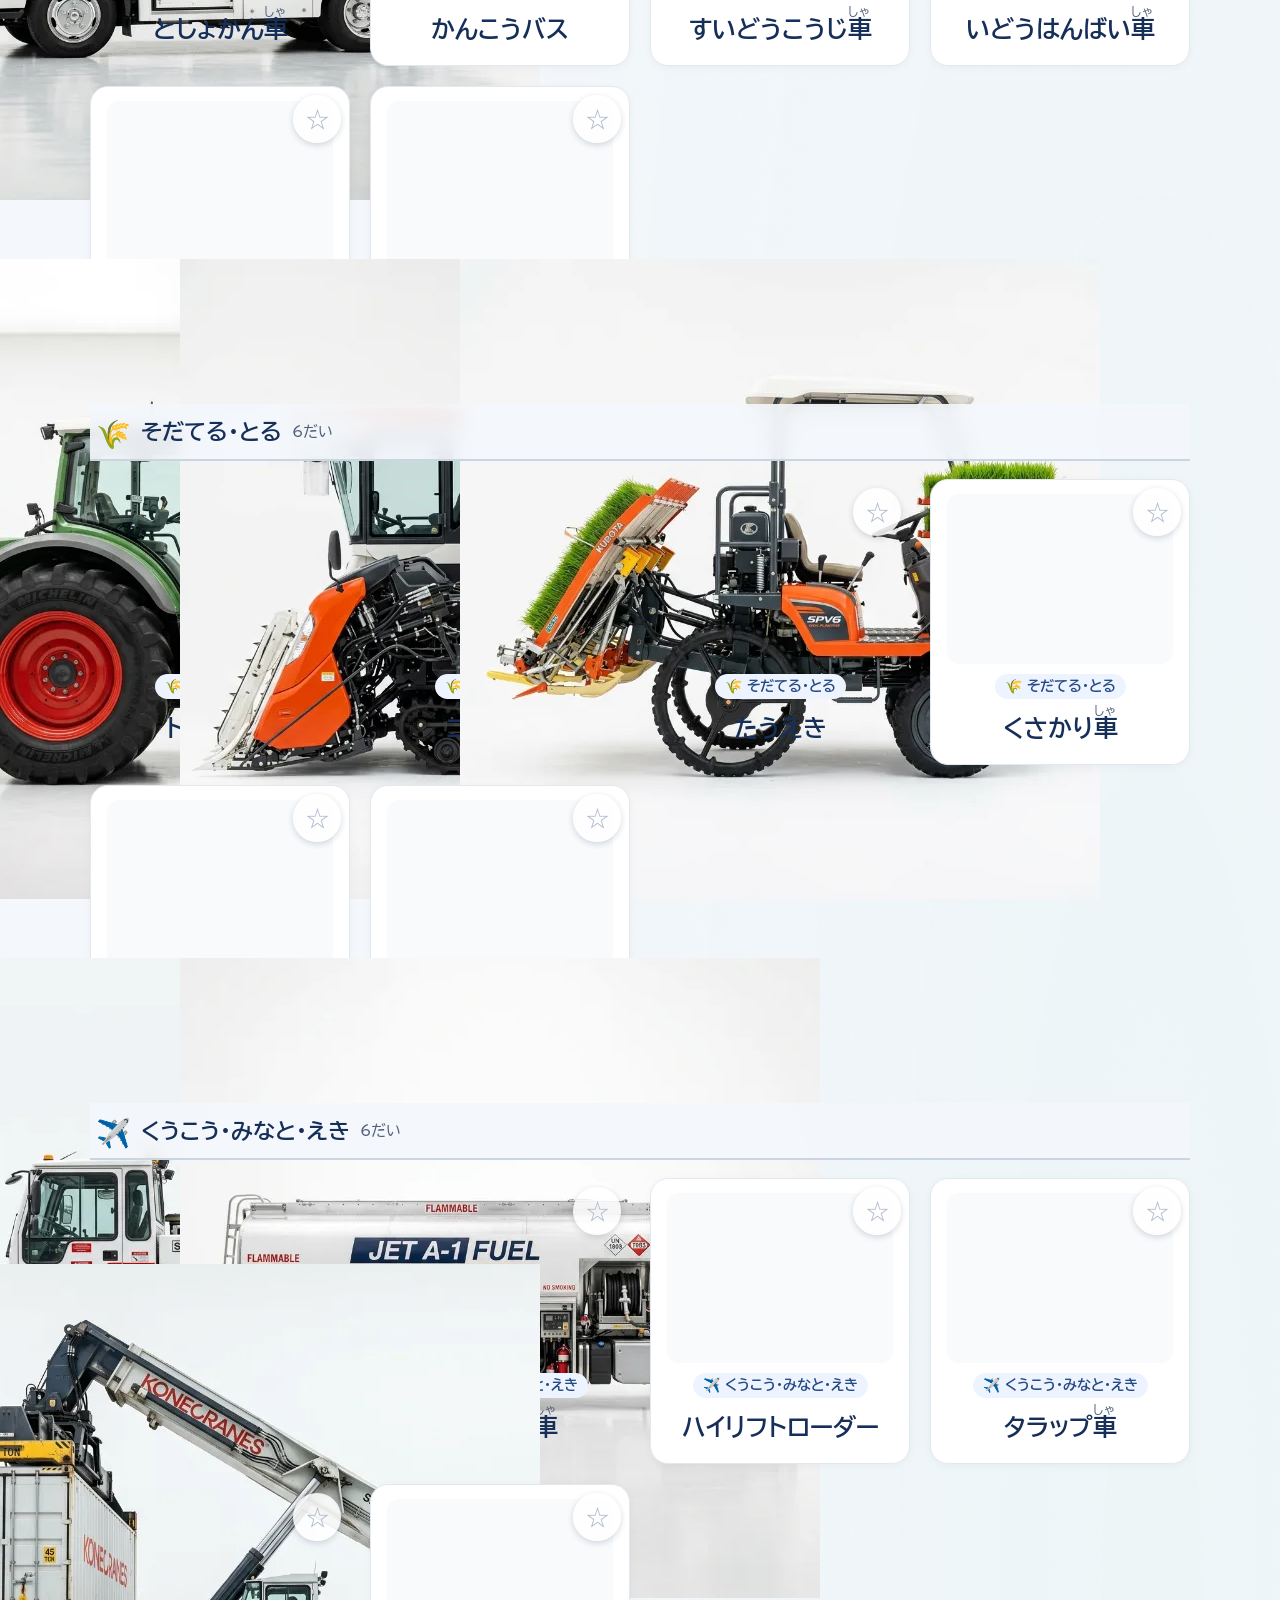
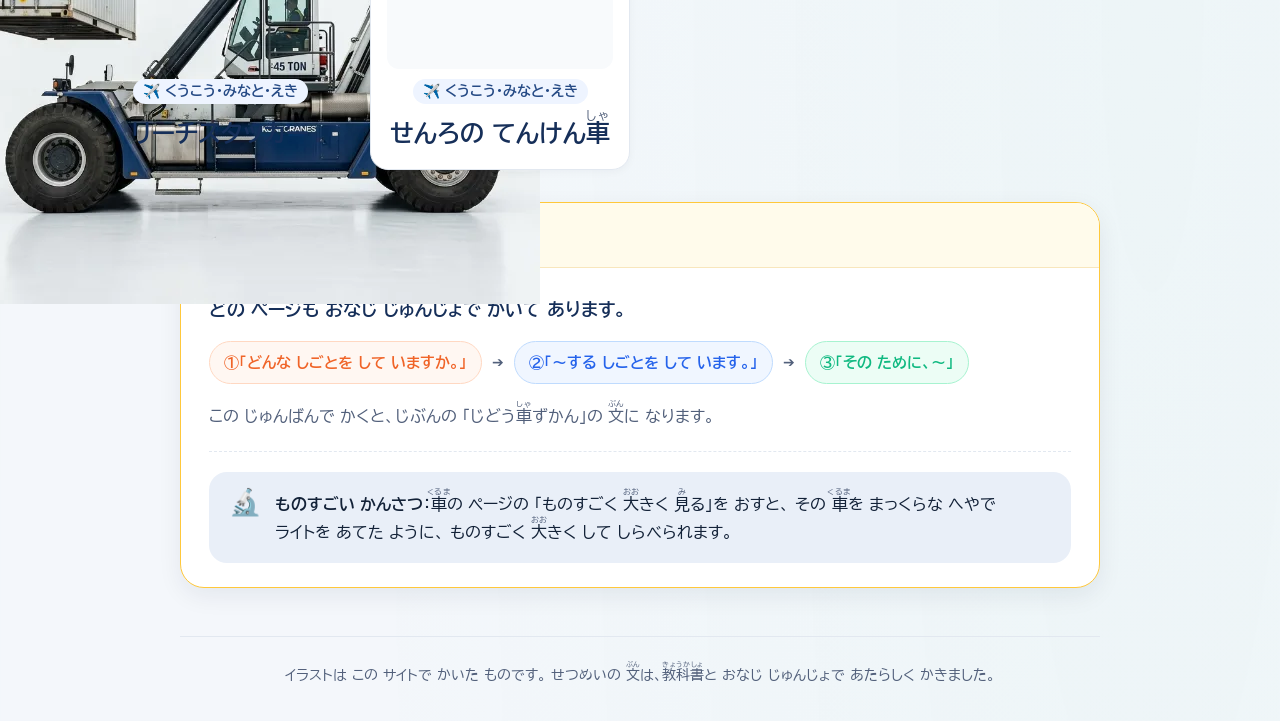
==== commit d933f0d9: "UIデザインのモダン化およびスタイル階層構造の刷新" ====
--- a/index.html
+++ b/index.html
@@ -15,7 +15,6 @@
   <link rel="stylesheet" href="index.css">
   <link rel="stylesheet" href="kansatsu.css">
   <link rel="stylesheet" href="car3d.css">
-  <link rel="stylesheet" href="print.css" media="print">
 </head>
 
 <body>
@@ -124,15 +123,28 @@
   <script src="car-art.js"></script>
   <script src="cars-data.js"></script>
   <script src="parts-data.js"></script>
+  <script src="kansatsu-common.js"></script>
   <script src="kansatsu.js"></script>
   <script src="kansatsu3d.js"></script>
 
-  <!-- 3Dモデル（つかえる 端末だけ 読みこむ。だめでも イラストで そのまま 動きます）-->
+  <!-- 3Dモデル（つかえる 端末だけ 読みこむ。だめでも イラストで そのまま 動きます）
+
+       car3d.js は three.js を いっしょに つれて くるので、ふたつで 1MB を こえます。
+       一覧では 3Dを つかわないので、詳細ページか かんさつを ひらいた ときに
+       はじめて 読みこみます（app.js が window.jzLoad3d() を よぶ）。 -->
   <script type="module">
-    import('./car3d.js').then(function (m) {
-      window.jz3d = { createViewer: m.createViewer, MODEL3D: m.MODEL3D };
-      window.dispatchEvent(new CustomEvent('jz3d-ready'));
-    }).catch(function () { /* 3Dなしで つづける */ });
+    var loading = null;
+    window.jzLoad3d = function () {
+      if (loading) { return loading; }                /* 読みこみは 1かいだけ */
+      loading = import('./car3d.js').then(function (m) {
+        window.jz3d = { createViewer: m.createViewer, MODEL3D: m.MODEL3D };
+        window.dispatchEvent(new CustomEvent('jz3d-ready'));
+      }).catch(function () { /* 3Dなしで つづける */ });
+      return loading;
+    };
+    /* app.js より さきに この module が 走るとは かぎらないので、
+       app.js が よびそこねた ぶんを ここで ひろう */
+    if (window.jzNeeds3d) { window.jzLoad3d(); }
   </script>
 
   <script src="app.js"></script>
--- a/index.css
+++ b/index.css
@@ -125,6 +125,7 @@
   left: 0;
 }
 
+<<<<<<< HEAD
 .visually-hidden {
   position: absolute;
   width: 1px;
@@ -135,6 +136,9 @@
   white-space: nowrap;
 }
 
+=======
+/* assets に 写真を おいた ときの 見せかた */
+>>>>>>> 3c84f8e4489265e72ad62e526e1879d1b82095a5
 .card__art img,
 .art-stage img {
   width: 100%;
@@ -1031,17 +1035,6 @@
   margin-top: 0;
 }
 
-.btn--sheet {
-  background: var(--t);
-  color: #fff;
-  min-height: 58px;
-  box-shadow: 0 6px 14px rgba(43, 156, 104, .3);
-}
-
-.btn--sheet:hover {
-  background: #238156;
-}
-
 /* --- もっと しりたい --- */
 .more {
   background: #fffaec;
@@ -1069,103 +1062,6 @@
   color: #6b4a08;
   padding-top: 8px;
 }
-
-/* ========================= かきうつしシート ========================= */
-
-.sheet {
-  background: var(--card);
-  border-radius: var(--radius);
-  box-shadow: var(--shadow);
-  padding: 22px 24px 26px;
-  margin-top: 18px;
-}
-
-.sheet h2 {
-  font-family: var(--font-title);
-  font-size: 22px;
-  line-height: 1.6;
-  color: var(--navy-d);
-  display: flex;
-  align-items: center;
-  gap: 8px;
-}
-
-.sheet__lead {
-  font-size: 16px;
-  color: var(--ink-sub);
-  margin-bottom: 16px;
-  line-height: 1.9;
-}
-
-.slot {
-  border-top: 2px dashed var(--line);
-  padding: 16px 0 4px;
-}
-
-.slot__tmpl {
-  font-size: 18px;
-  line-height: 1.95;
-  margin-bottom: 8px;
-}
-
-.slot__num {
-  display: inline-block;
-  width: 30px;
-  height: 30px;
-  line-height: 30px;
-  text-align: center;
-  border-radius: 50%;
-  background: var(--navy);
-  color: #fff;
-  font-weight: 700;
-  font-size: 15px;
-  margin-right: 8px;
-}
-
-.slot__blank {
-  background: #fff6d8;
-  border-bottom: 3px solid var(--yellow-d);
-  padding: 0 26px;
-  font-style: normal;
-}
-
-.slot textarea {
-  width: 100%;
-  min-height: 92px;
-  font-family: var(--font);
-  font-size: 18px;
-  line-height: 1.9;
-  color: var(--ink);
-  background: #fbfcfe;
-  border: 2px solid var(--line);
-  border-radius: var(--radius-s);
-  padding: 12px 14px;
-  resize: vertical;
-}
-
-.slot textarea:focus {
-  border-color: var(--navy);
-  outline: none;
-  background: #fff;
-}
-
-.sheet__foot {
-  display: flex;
-  gap: 12px;
-  flex-wrap: wrap;
-  margin-top: 18px;
-}
-
-.sheet__saved {
-  font-size: var(--fs-small);
-  color: var(--t);
-  align-self: center;
-}
-
-.sheet__print {
-  display: none;
-}
-
 /* ========================= 大きさくらべ ========================= */
 
 .compare {
@@ -1375,10 +1271,6 @@
   .card__art {
     height: 170px;
   }
-
-  .done__acts {
-    grid-template-columns: 1fr 1fr;
-  }
 }
 
 @media (max-width: 900px) {
@@ -1523,7 +1415,6 @@
     height: 96px;
   }
 
-  .sheet,
   .note {
     padding: 18px 16px;
   }
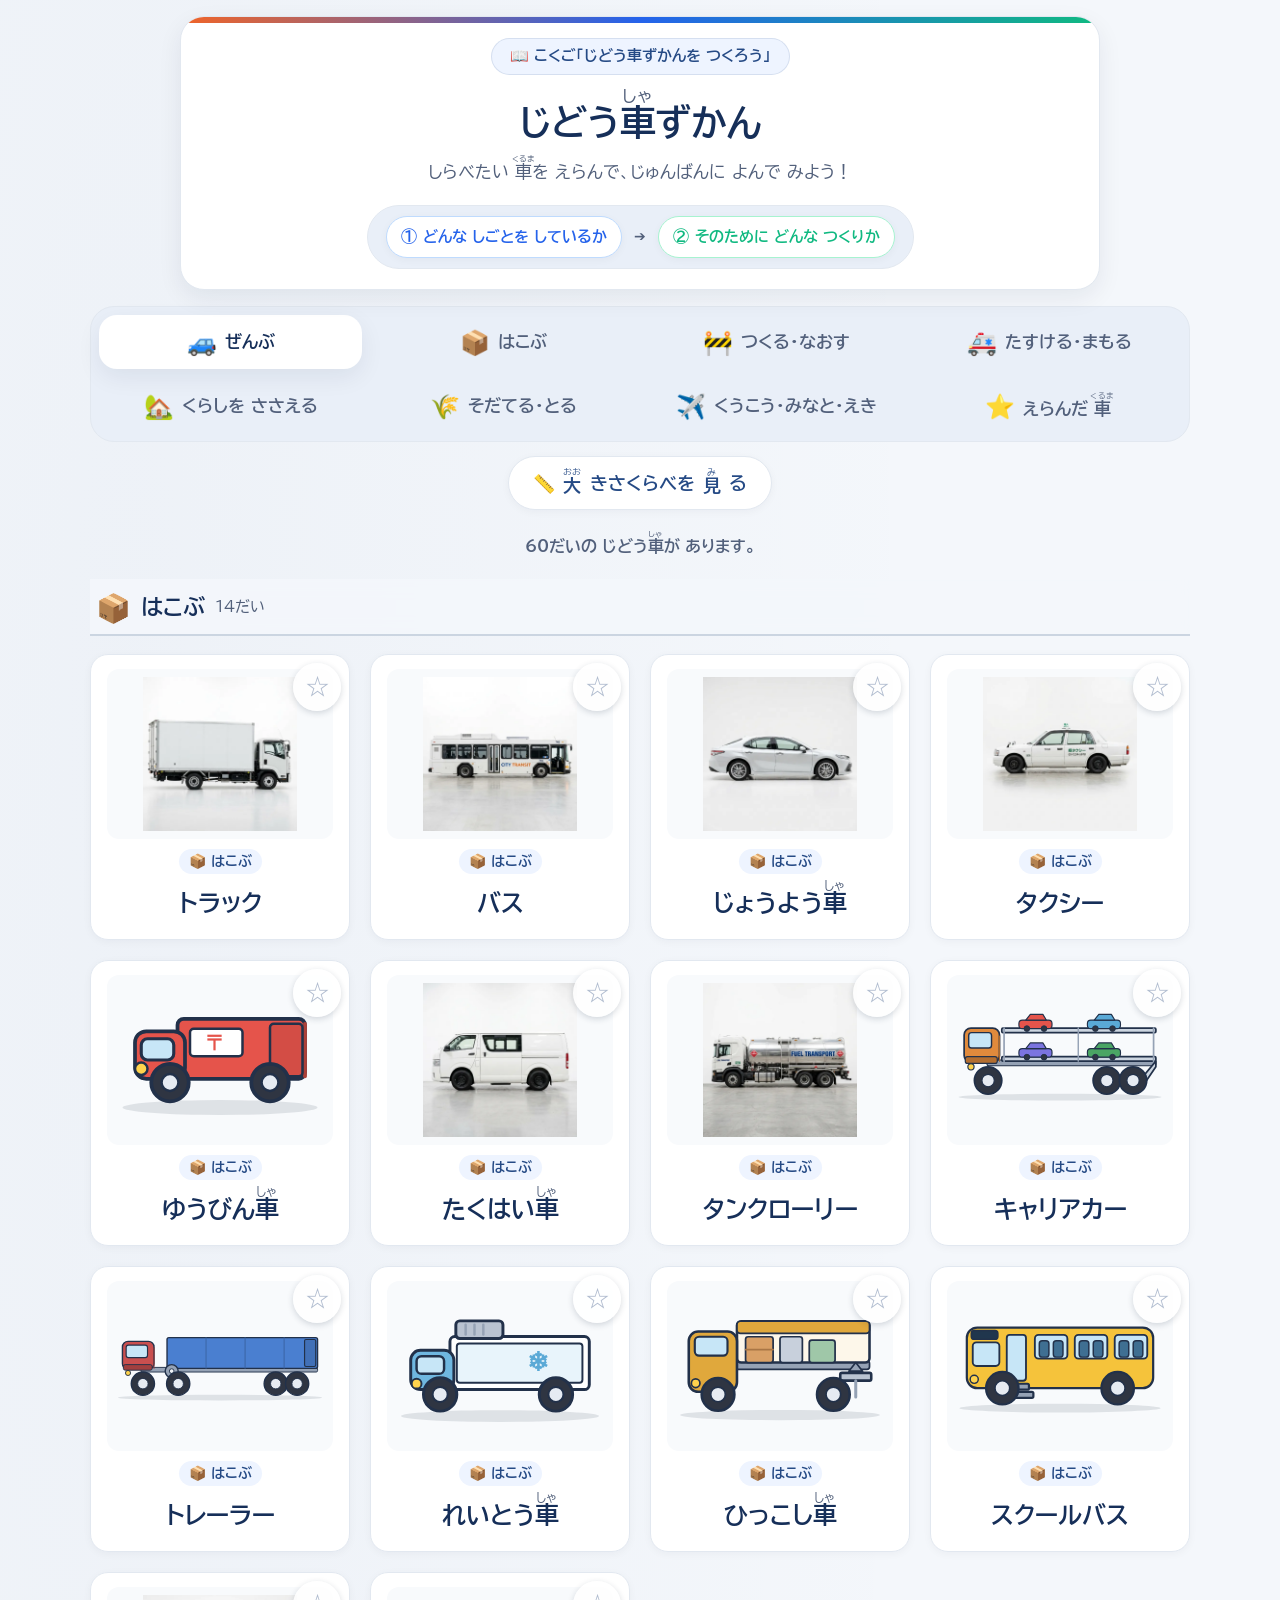
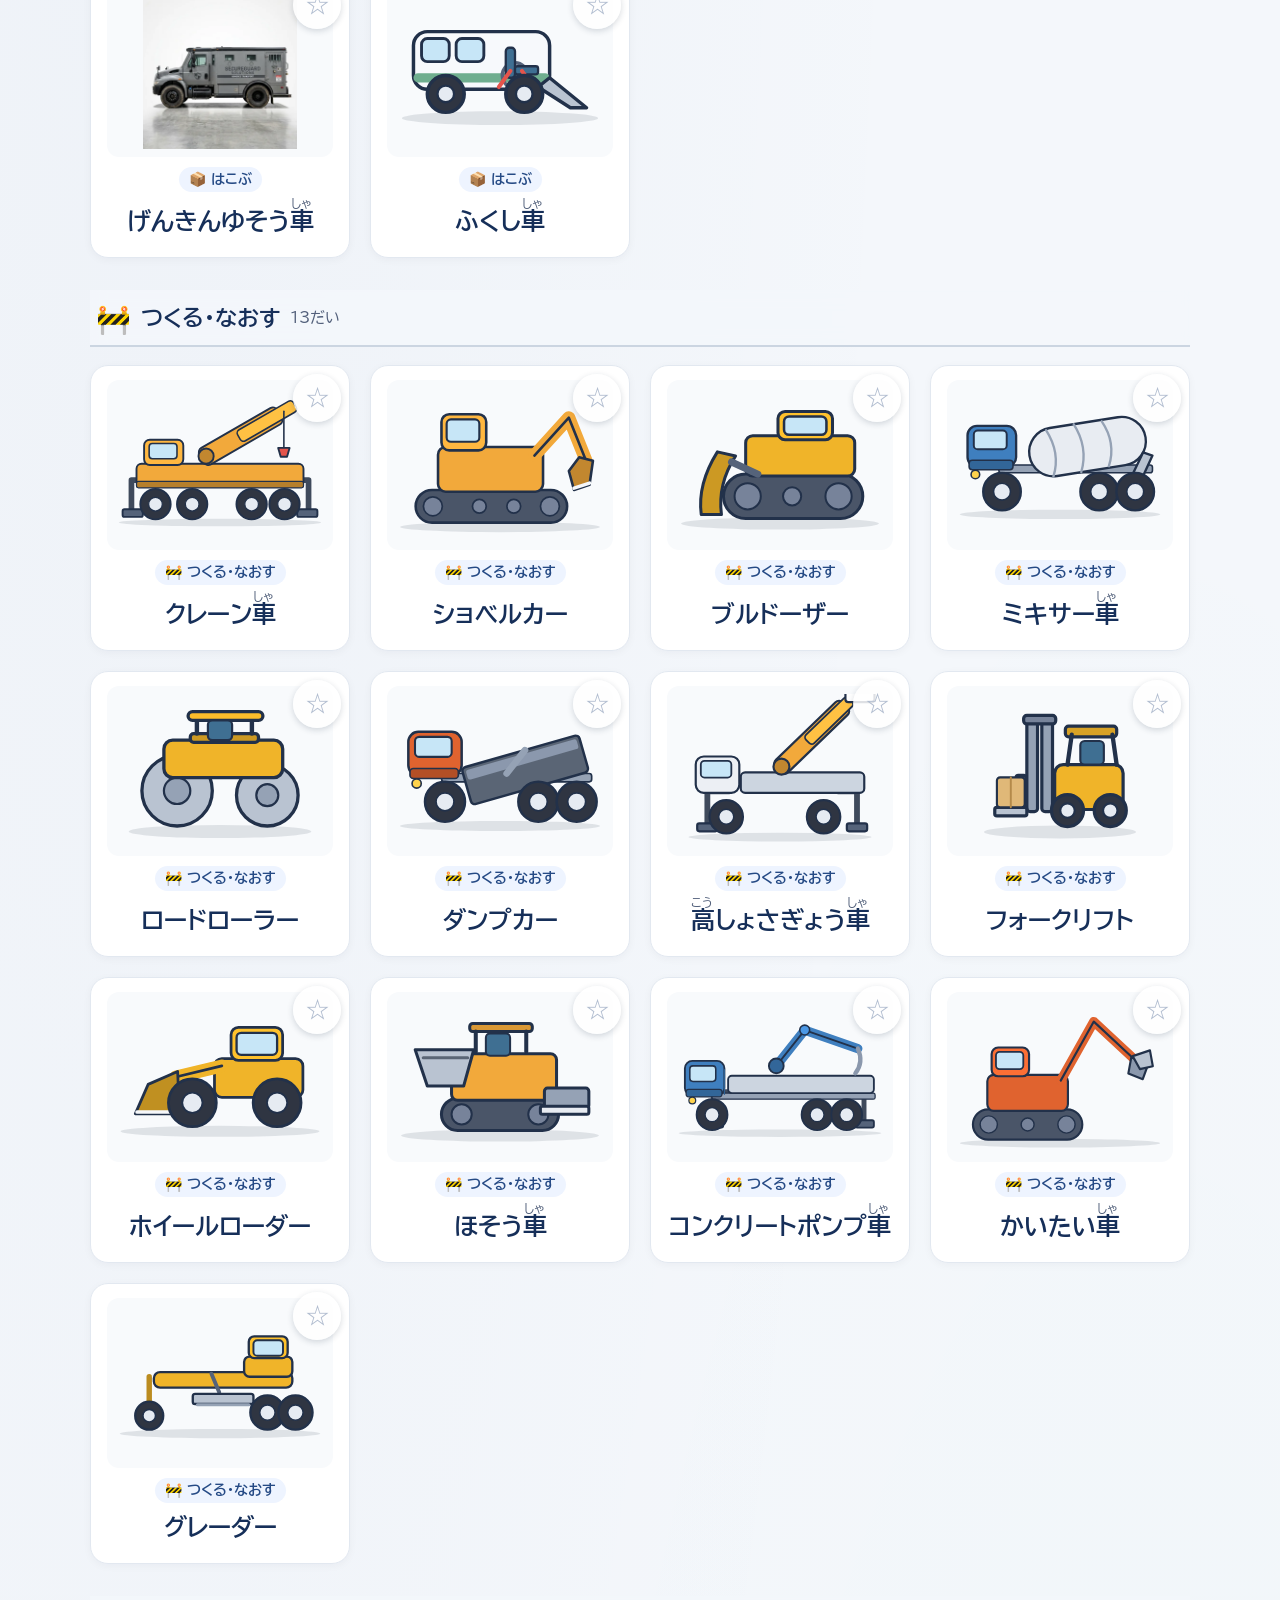
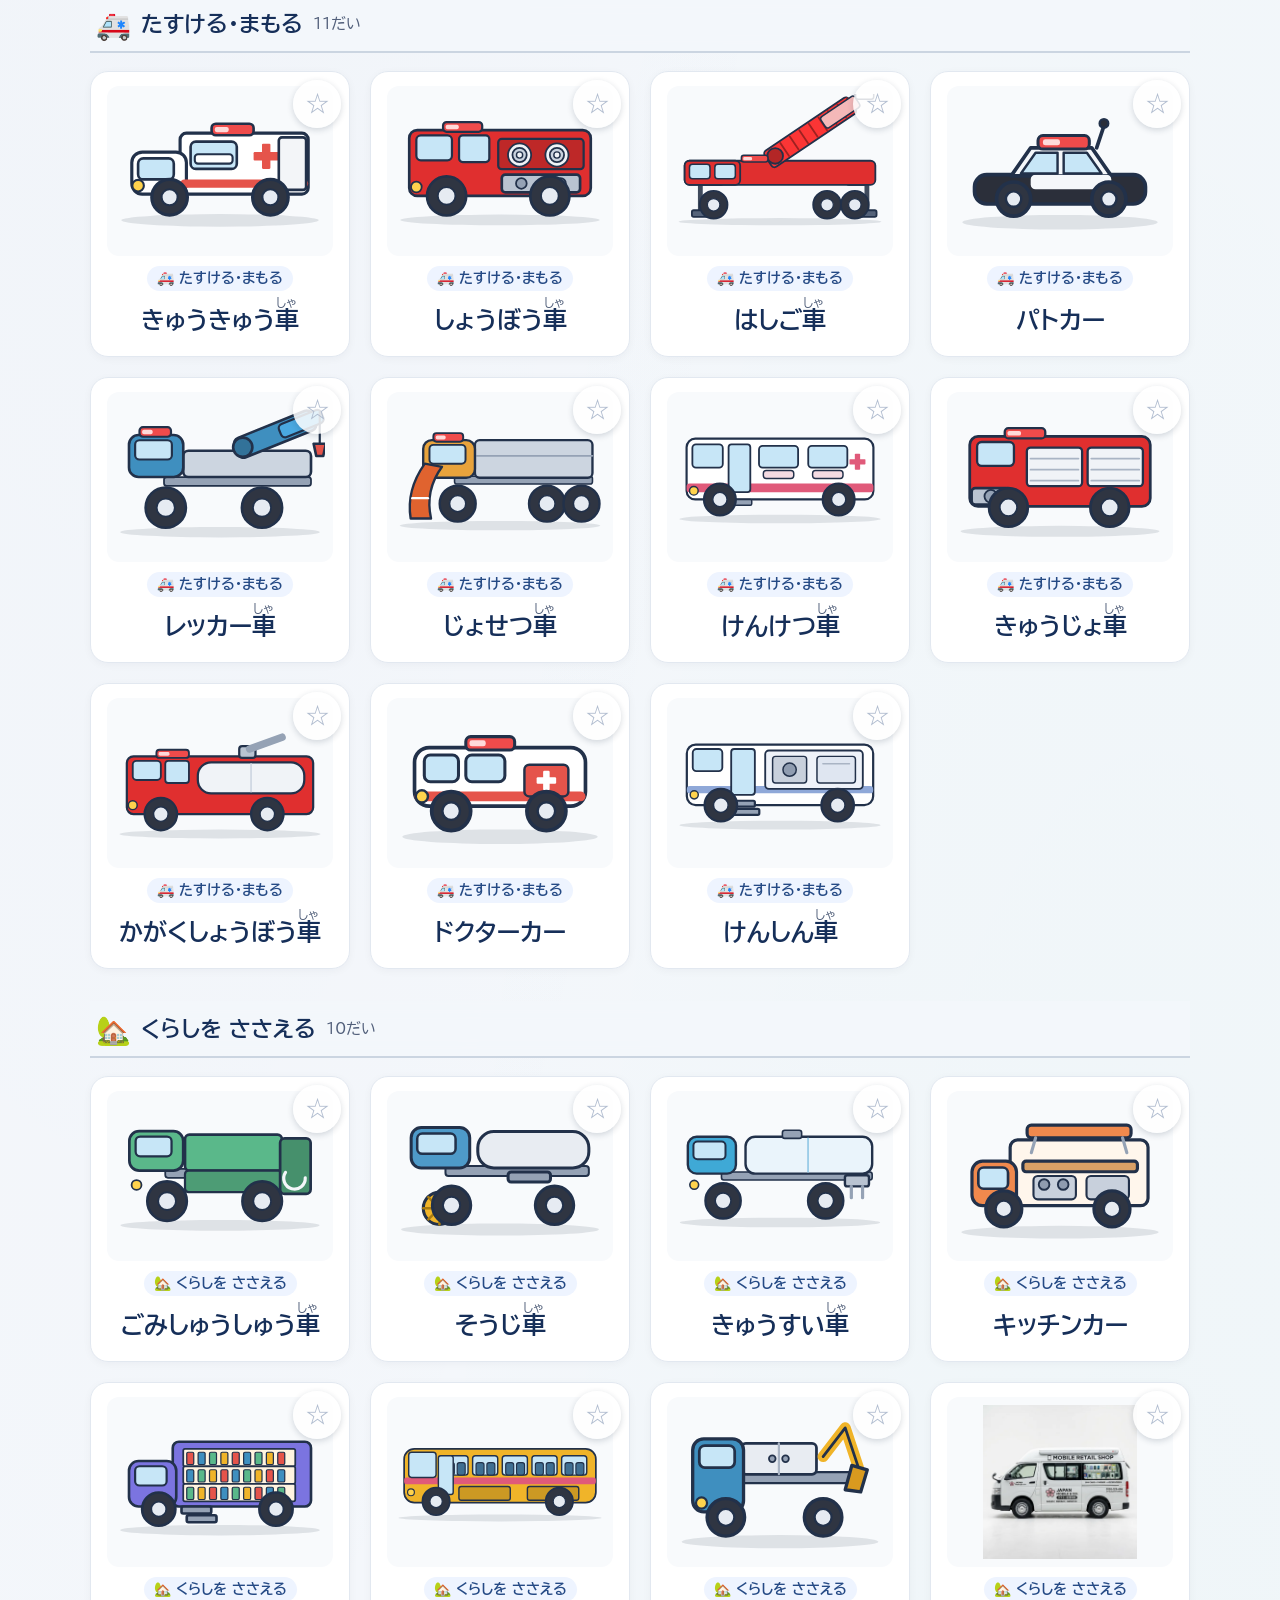
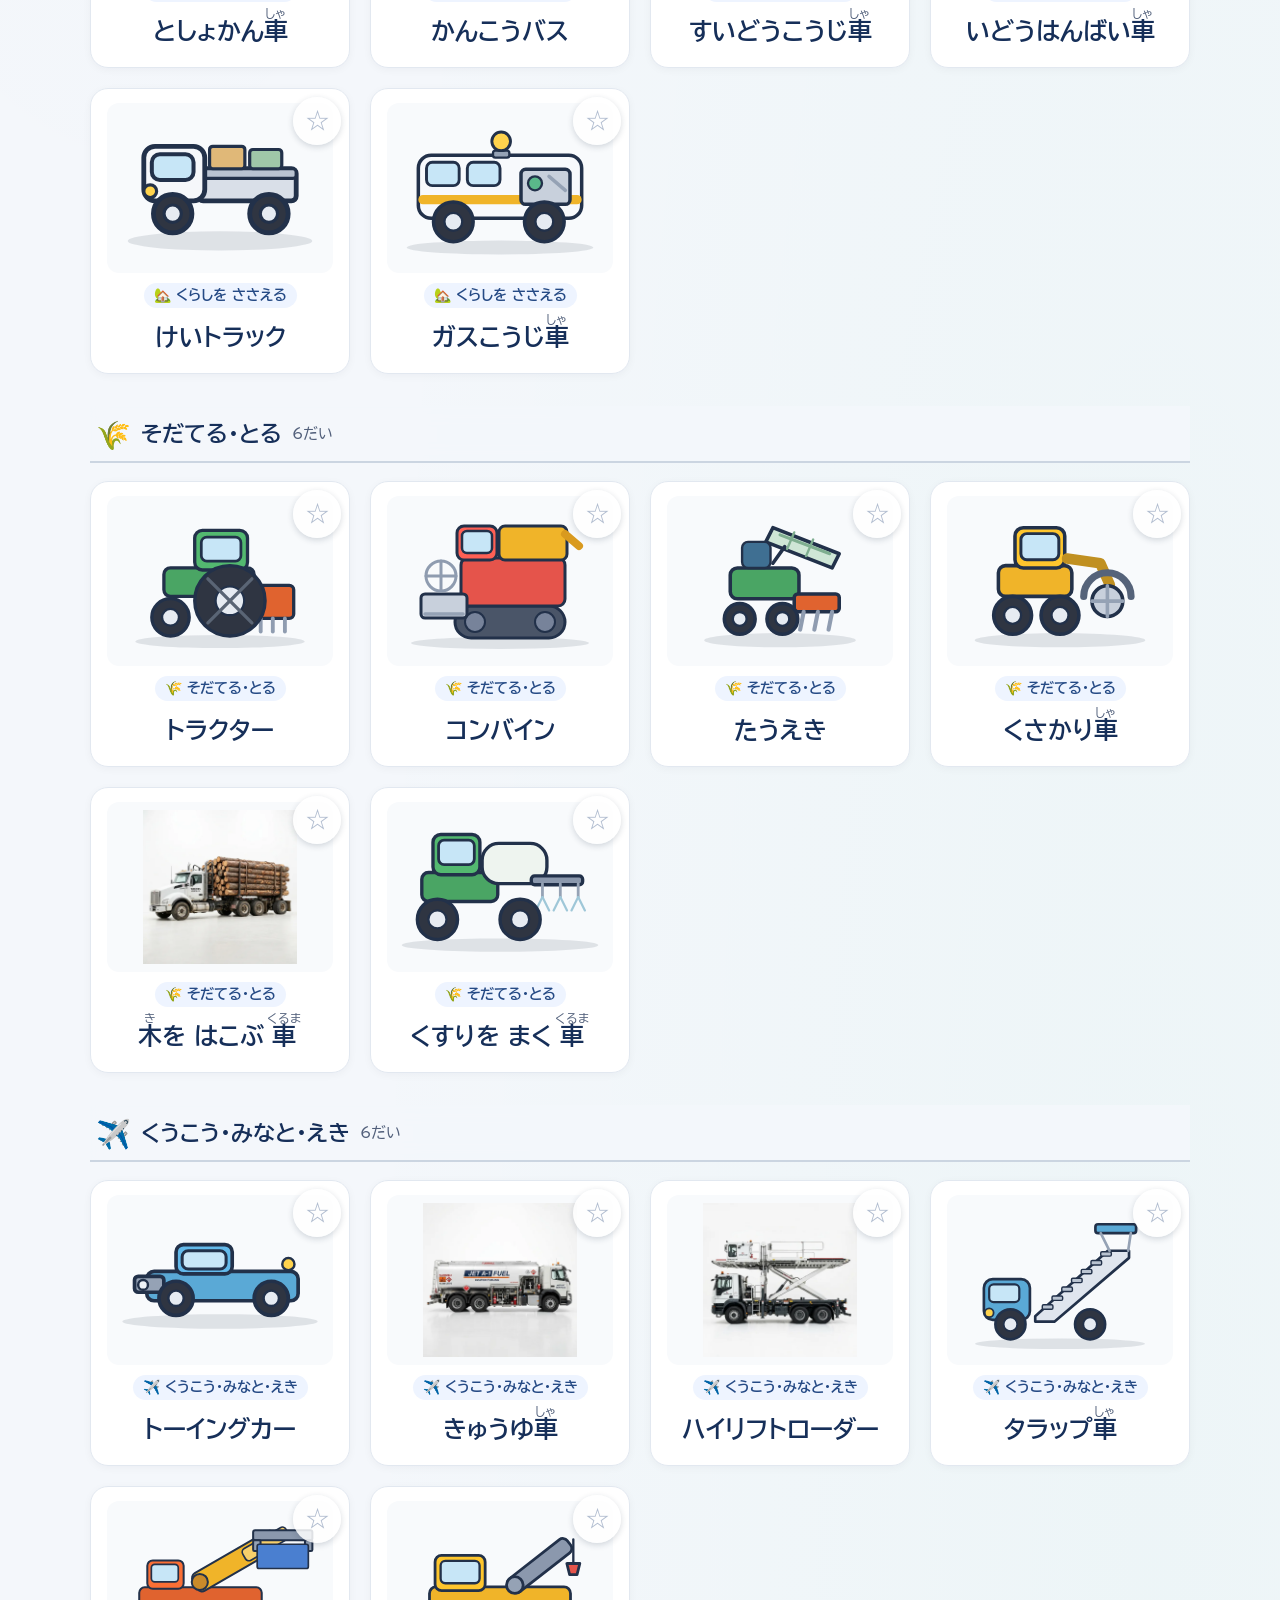
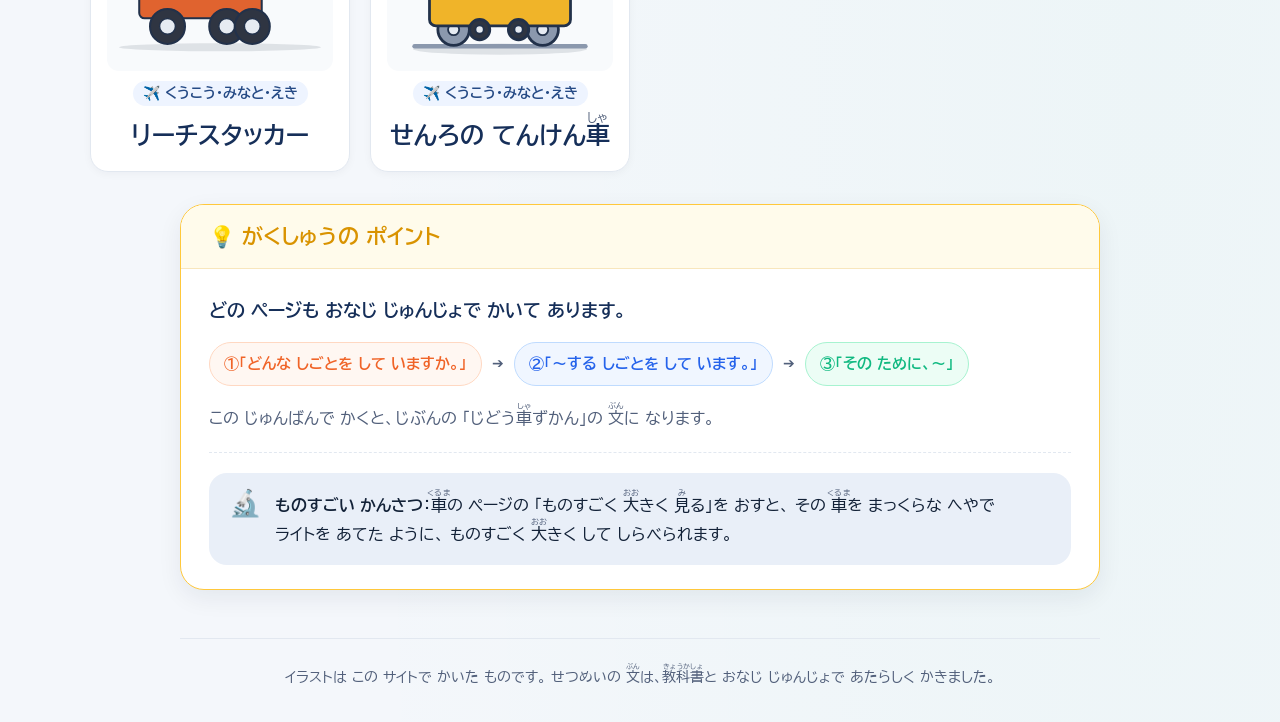
==== commit b051abbf: "feat(head): OGP と description を入れる 共有したときにカードが出るようにする。giga-school.com のトップページと 同じ形にそろえた。  - og:type " ====
--- a/index.html
+++ b/index.html
@@ -6,6 +6,17 @@
   <meta name="viewport" content="width=device-width, initial-scale=1.0">
   <title>じどう車ずかん - しごとと つくりを しらべよう</title>
   <meta name="description" content="小学1年生 国語「じどう車ずかんをつくろう」のための しらべ学習サイト。はたらく じどう車の しごとと つくりを、教科書と おなじ じゅんじょで よめます。">
+  <meta property="og:type" content="website">
+  <meta property="og:site_name" content="GIGA school">
+  <meta property="og:locale" content="ja_JP">
+  <meta property="og:title" content="じどう車ずかん - しごとと つくりを しらべよう">
+  <meta property="og:description" content="小学1年生 国語「じどう車ずかんをつくろう」のための しらべ学習サイト。はたらく じどう車の しごとと つくりを、教科書と おなじ じゅんじょで よめます。">
+  <meta property="og:url" content="https://jidosha-zukan.giga-school.com/">
+  <meta property="og:image" content="https://giga-school.com/assets/og.png">
+  <meta property="og:image:width" content="1200">
+  <meta property="og:image:height" content="630">
+  <meta property="og:image:alt" content="GIGA school｜学校で使える Web アプリ">
+  <meta name="twitter:card" content="summary_large_image">
   <link rel="icon" type="image/svg+xml"
     href="data:image/svg+xml,%3Csvg xmlns='http://www.w3.org/2000/svg' viewBox='0 0 100 100'%3E%3Ctext y='.9em' font-size='90'%3E%F0%9F%9A%9A%3C/text%3E%3C/svg%3E">
   <link rel="preconnect" href="https://fonts.googleapis.com">
--- a/index.css
+++ b/index.css
@@ -97,12 +97,27 @@
   overflow-wrap: break-word;
 }
 
-/* ふりがな */
+/* ふりがな（ルビ表示の調整） */
+ruby {
+  display: inline-ruby;
+  ruby-position: over;
+  ruby-align: center;
+}
+
 ruby rt {
-  font-size: .48em;
+  font-size: 0.48em;
   font-weight: 400;
   color: var(--ink-sub);
-  letter-spacing: .06em;
+  letter-spacing: .04em;
+  line-height: 1.2;
+}
+
+.btn ruby rt,
+.tab ruby rt,
+.badge ruby rt,
+.cat-block__head ruby rt {
+  color: inherit;
+  opacity: 0.88;
 }
 
 b {
@@ -125,7 +140,6 @@
   left: 0;
 }
 
-<<<<<<< HEAD
 .visually-hidden {
   position: absolute;
   width: 1px;
@@ -136,9 +150,7 @@
   white-space: nowrap;
 }
 
-=======
 /* assets に 写真を おいた ときの 見せかた */
->>>>>>> 3c84f8e4489265e72ad62e526e1879d1b82095a5
 .card__art img,
 .art-stage img {
   width: 100%;
@@ -276,11 +288,11 @@
   font-family: var(--font-title);
   font-size: var(--fs-btn);
   font-weight: 700;
-  line-height: 1.4;
+  line-height: 1.6;
   border: 1px solid transparent;
   border-radius: var(--radius);
   padding: 12px 22px;
-  min-height: 52px;
+  min-height: 54px;
   cursor: pointer;
   display: inline-flex;
   align-items: center;
@@ -290,6 +302,8 @@
   background: var(--navy);
   color: #fff;
   box-shadow: var(--shadow-active);
+  text-decoration: none;
+  box-sizing: border-box;
 }
 
 .btn:hover {
@@ -345,11 +359,12 @@
 .btn--next {
   width: 100%;
   font-size: 19px;
-  min-height: 60px;
+  min-height: 62px;
   background: var(--yellow);
   color: #452b00;
   box-shadow: 0 6px 18px rgba(217, 147, 0, .3);
   border-radius: var(--radius);
+  line-height: 1.6;
 }
 
 .btn--next:hover {
@@ -361,7 +376,9 @@
   margin-top: 12px;
   text-decoration: none;
   font-size: 18px;
-  min-height: 56px;
+  line-height: 1.6;
+  padding: 14px 20px;
+  min-height: 60px;
   background: linear-gradient(135deg, #1e3a66, #10203b);
   color: #fff;
   border-radius: var(--radius);
@@ -373,7 +390,7 @@
 }
 
 .btn--zoom rt {
-  color: #94a3b8;
+  color: #cbd5e1;
 }
 
 .btn--star {
@@ -1062,6 +1079,113 @@
   color: #6b4a08;
   padding-top: 8px;
 }
+
+/* ========================= かきうつしシート ========================= */
+
+.sheet {
+  background: var(--card);
+  border-radius: var(--radius-lg);
+  border: 1px solid var(--line);
+  box-shadow: var(--shadow);
+  padding: 24px 28px 28px;
+  margin-top: 24px;
+}
+
+.sheet h2 {
+  font-family: var(--font-title);
+  font-size: 22px;
+  line-height: 1.6;
+  color: var(--navy-d);
+  display: flex;
+  align-items: center;
+  gap: 8px;
+}
+
+.sheet__lead {
+  font-size: 16px;
+  color: var(--ink-sub);
+  margin-bottom: 18px;
+  line-height: 1.8;
+}
+
+.slot {
+  border-top: 1px dashed var(--line);
+  padding: 18px 0 8px;
+}
+
+.slot__tmpl {
+  font-size: 18px;
+  line-height: 2.1;
+  margin-bottom: 10px;
+}
+
+.slot__num {
+  display: inline-flex;
+  align-items: center;
+  justify-content: center;
+  width: 28px;
+  height: 28px;
+  border-radius: 50%;
+  background: var(--navy);
+  color: #fff;
+  font-weight: 700;
+  font-size: 14px;
+  margin-right: 8px;
+  vertical-align: middle;
+}
+
+.slot__blank {
+  display: inline-block;
+  background: var(--yellow-light);
+  border-bottom: 3px solid var(--yellow-d);
+  padding: 0 16px;
+  font-style: normal;
+  line-height: 1.4;
+  vertical-align: middle;
+  border-radius: 4px 4px 0 0;
+}
+
+.slot textarea {
+  width: 100%;
+  min-height: 96px;
+  font-family: var(--font);
+  font-size: 18px;
+  line-height: 1.9;
+  color: var(--ink);
+  background: var(--card-sub);
+  border: 1px solid var(--line);
+  border-radius: var(--radius-s);
+  padding: 14px 16px;
+  resize: vertical;
+  transition: border-color .2s var(--ease), background-color .2s var(--ease);
+}
+
+.slot textarea:focus {
+  border-color: var(--navy);
+  outline: none;
+  background: #fff;
+  box-shadow: 0 0 0 3px rgba(37, 74, 133, 0.12);
+}
+
+.sheet__foot {
+  display: flex;
+  gap: 14px;
+  flex-wrap: wrap;
+  align-items: center;
+  margin-top: 20px;
+}
+
+.sheet__saved {
+  font-size: var(--fs-small);
+  font-weight: 700;
+  color: var(--t);
+  align-self: center;
+}
+
+.sheet__print {
+  display: none;
+}
+
 /* ========================= 大きさくらべ ========================= */
 
 .compare {
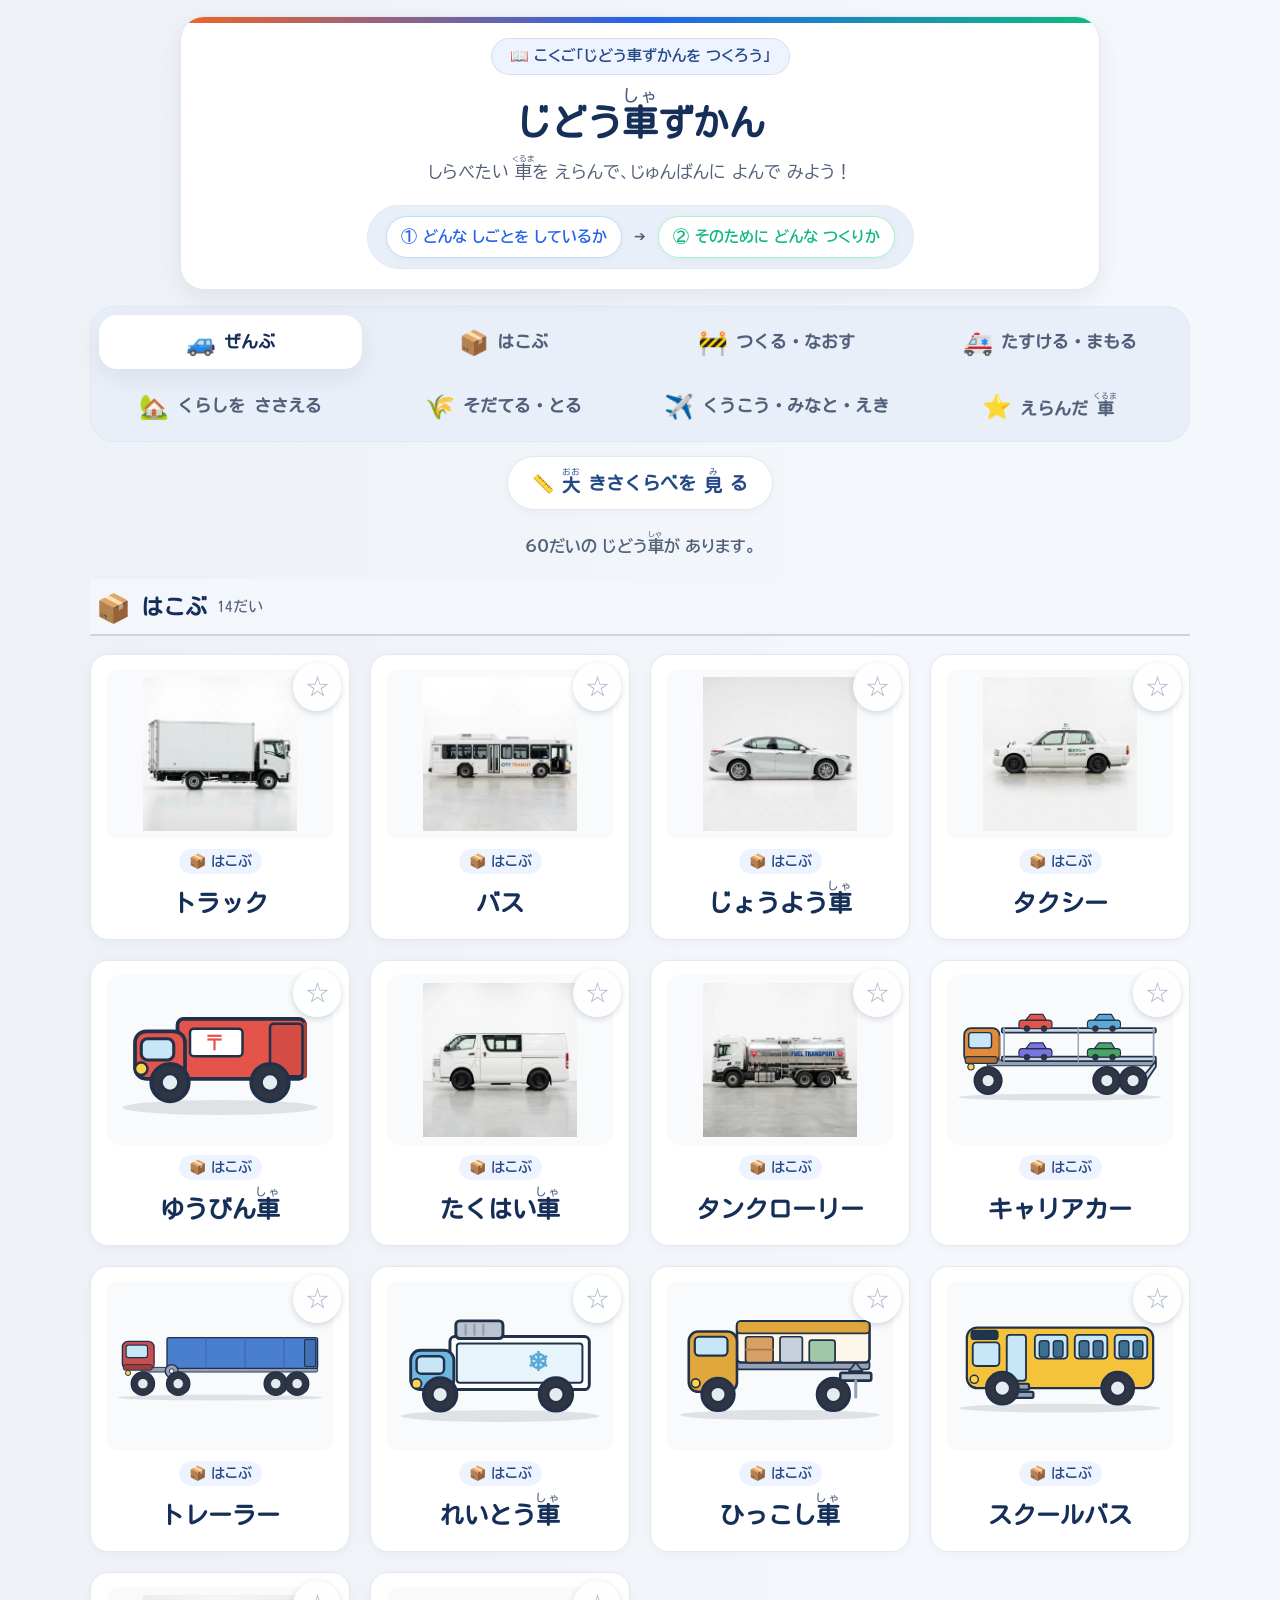
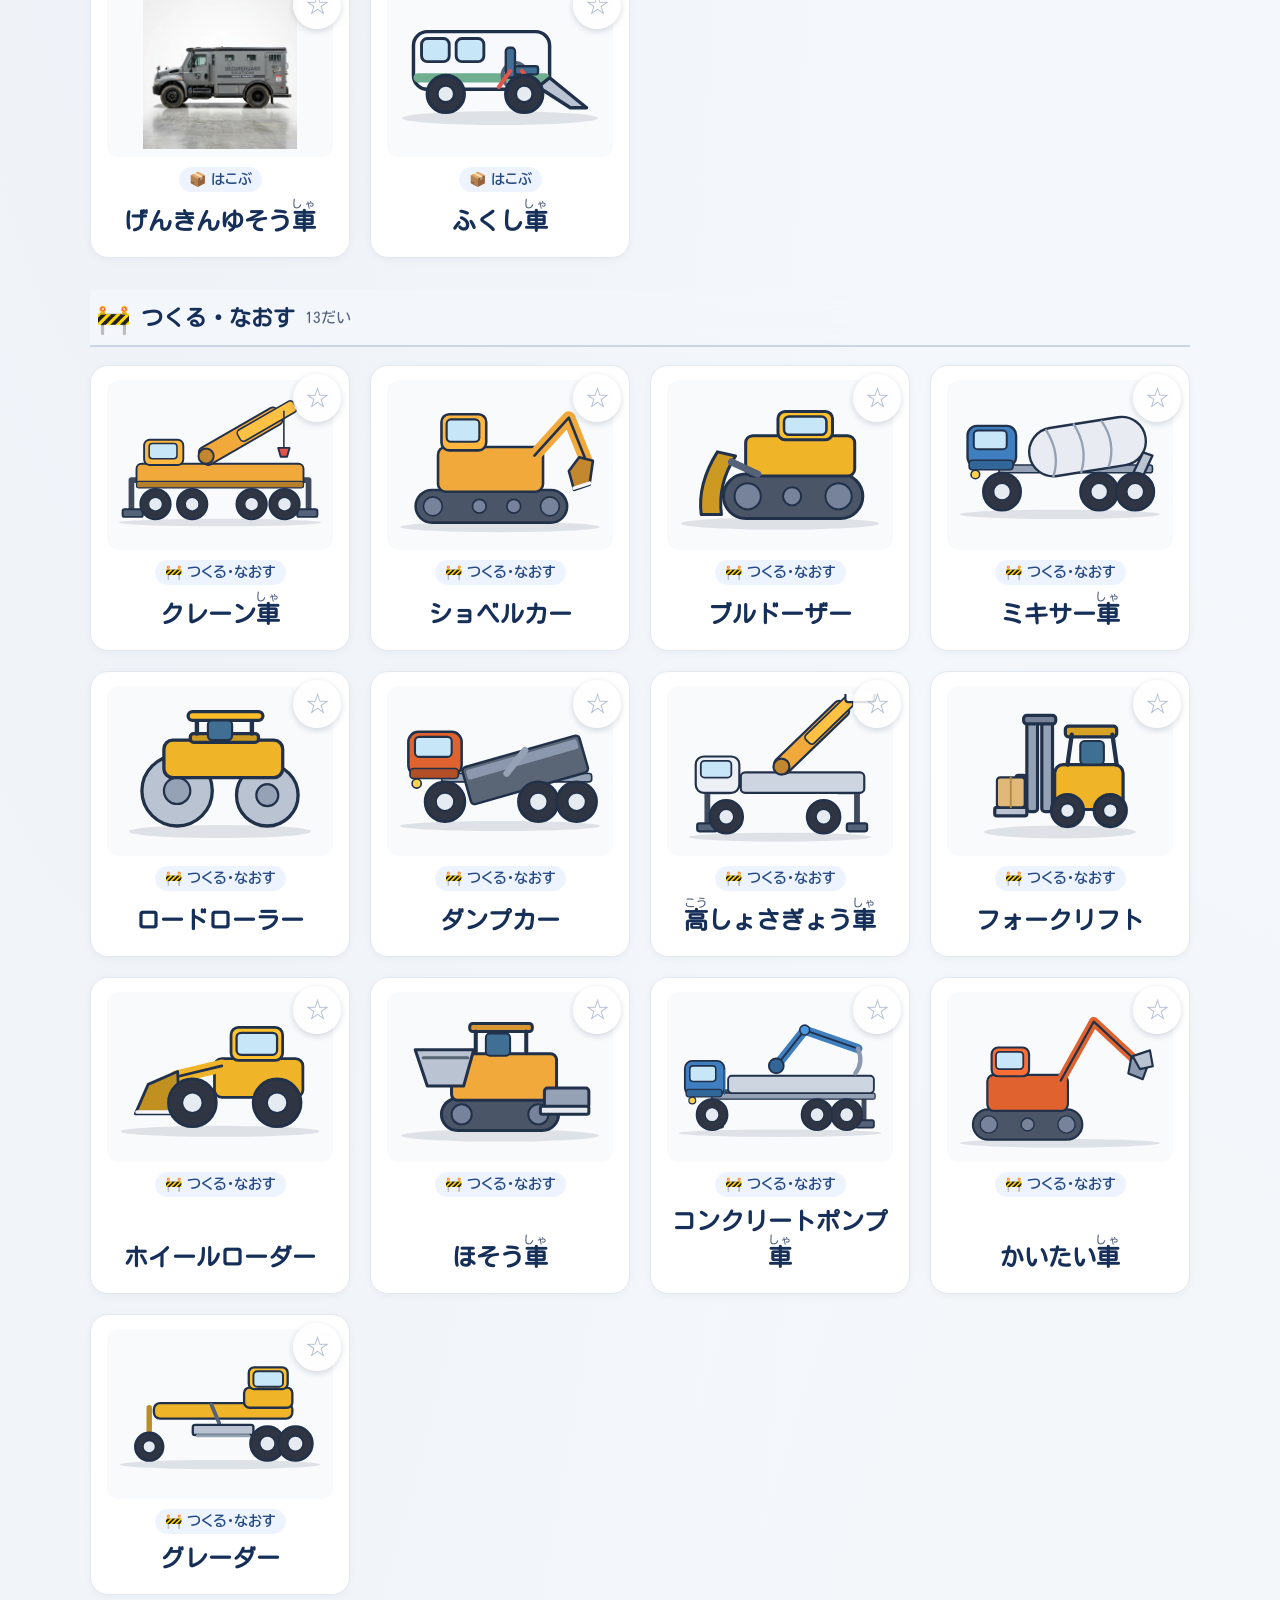
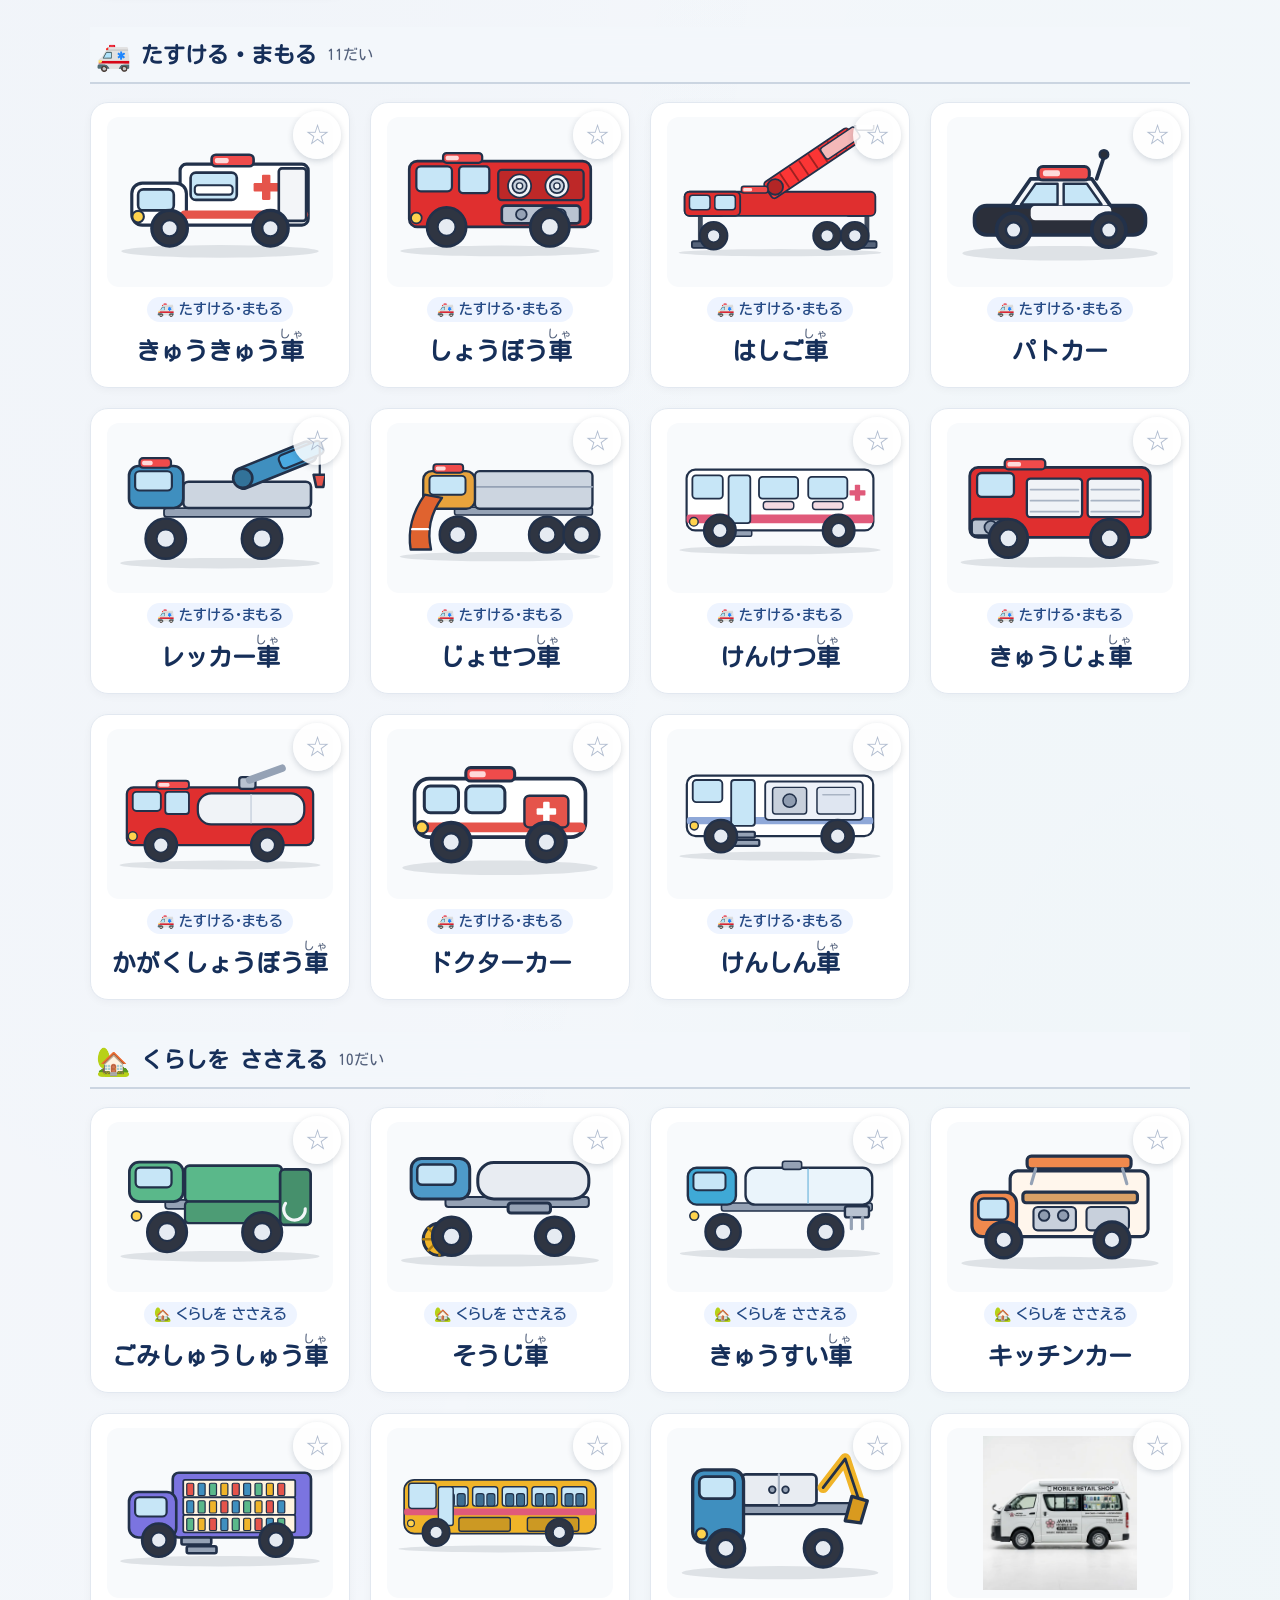
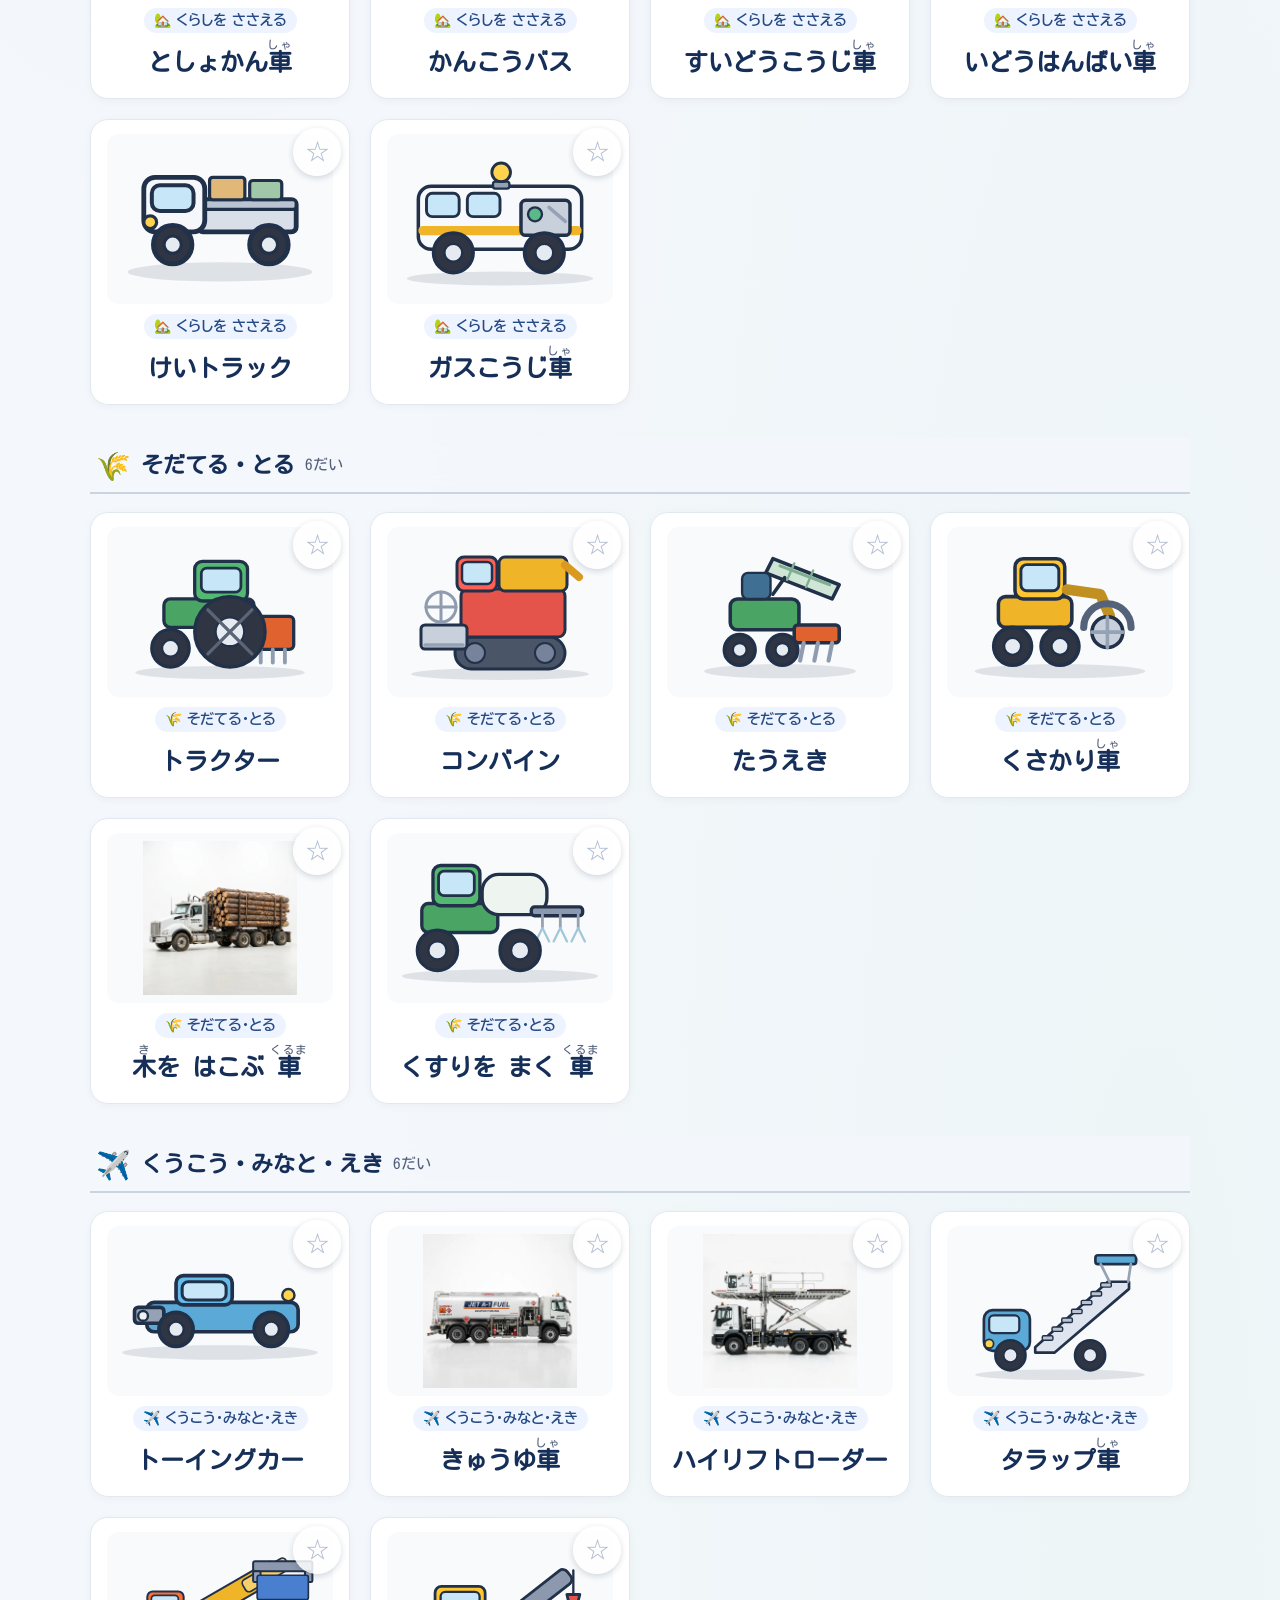
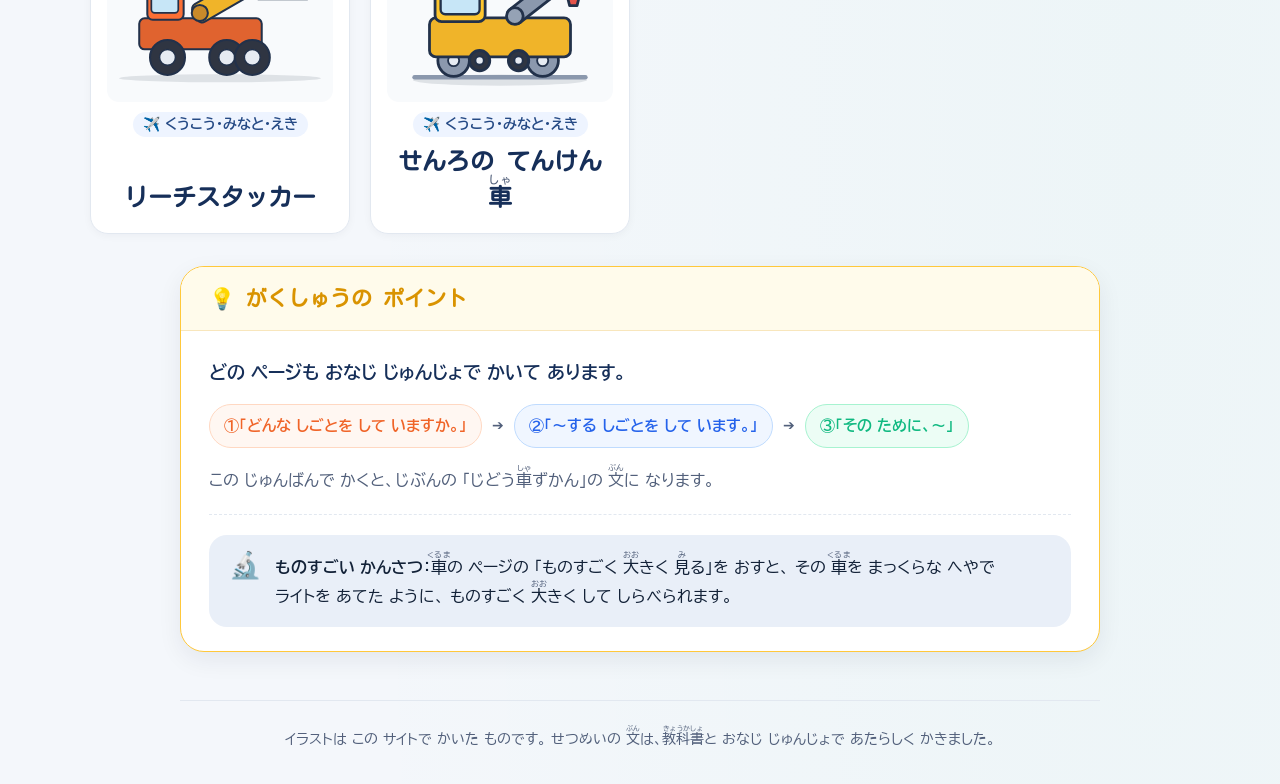
==== commit bf2cb7e1: "feat(fonts): Google Fonts を読むのをやめ、書体を自分のところから配る これまで Google Fonts を実行時に読んでいた。学校のフィルタがそこを塞ぐと 書体が当たらず、" ====
--- a/index.html
+++ b/index.html
@@ -19,10 +19,10 @@
   <meta name="twitter:card" content="summary_large_image">
   <link rel="icon" type="image/svg+xml"
     href="data:image/svg+xml,%3Csvg xmlns='http://www.w3.org/2000/svg' viewBox='0 0 100 100'%3E%3Ctext y='.9em' font-size='90'%3E%F0%9F%9A%9A%3C/text%3E%3C/svg%3E">
-  <link rel="preconnect" href="https://fonts.googleapis.com">
-  <link rel="preconnect" href="https://fonts.gstatic.com" crossorigin>
-  <link href="https://fonts.googleapis.com/css2?family=BIZ+UDPGothic:wght@400;700&family=Kosugi+Maru&display=swap"
-    rel="stylesheet">
+  <!-- 書体は自分のところから配る（生成物。node tools/fonts/build-fonts.mjs で作り直す）。
+       ここに Google Fonts への link を戻さないこと。学校のフィルタが
+       塞ぐと書体が当たらず、塞ぎ方によっては画面そのものが出ない。 -->
+  <link rel="stylesheet" href="./fonts.css" />
   <link rel="stylesheet" href="index.css">
   <link rel="stylesheet" href="kansatsu.css">
   <link rel="stylesheet" href="car3d.css">
--- a/fonts.css
+++ b/fonts.css
@@ -0,0 +1,41 @@
+/* ==========================================================================
+ * BIZ UDPGothic / Kosugi Maru
+ * SIL Open Font License 1.1 — 全文は fonts/OFL.txt
+ *
+ * このファイルは tools/fonts/build-fonts.mjs が生成する。**直接編集しないこと。**
+ * 作り直すには: node tools/fonts/build-fonts.mjs
+ *
+ * unicode-range は Google Fonts が返した値をそのまま使っている。ここに無い字
+ * （児童が入力した珍しい漢字など）は、このフォントを飛ばして端末内蔵フォントへ
+ * 落ちる。書体が変わるだけで、□（豆腐）にはならない。
+ *
+ * 面が複数あるのは、1 リクエストに載せられる字数に上限があるため。
+ * ブラウザは unicode-range を見て、実際に要る面だけを取りにいく。
+ * ========================================================================== */
+
+@font-face {
+  font-family: 'BIZ UDPGothic';
+  font-style: normal;
+  font-weight: 400;
+  font-display: swap;
+  src: url('./fonts/biz-udpgothic-400-1.woff2') format('woff2');
+  unicode-range: U+20-7e, U+2010, U+2015, U+2025-2026, U+2032-2033, U+203b, U+2103, U+2190-2193, U+2460-2462, U+25a0-25a1, U+25b2-25b3, U+25cb, U+25ce-25cf, U+2605-2606, U+2661, U+266a, U+2713, U+2715, U+2794, U+3001-3002, U+3008-3011, U+3014-3015, U+301c, U+3041-30ff, U+4e00, U+4e03, U+4e07, U+4e09-4e0b, U+4e2d, U+4e38, U+4e5d, U+4e8c, U+4e94, U+4ea4, U+4eac, U+4eba, U+4eca, U+4f11, U+4f1a, U+4f53, U+4f55, U+4f5c, U+4f7f, U+5143-5144, U+5148-5149, U+5165, U+516b-516d, U+5185-5186, U+51ac, U+51fa, U+5200, U+5206-5207, U+524d, U+529b, U+52d5, U+5317, U+5341, U+5343, U+5348, U+534a, U+5357, U+539f, U+53cb, U+53e3-53e4, U+53f0, U+53f3, U+5408, U+540c-540d, U+56db, U+56de, U+56f3, U+56fd, U+5712, U+571f, U+5730, U+5834, U+585e, U+58f0, U+58f2, U+590f, U+5915-5916, U+591a, U+591c, U+5927, U+5929-592a, U+5973, U+59b9, U+59c9, U+5b50, U+5b57, U+5b66, U+5ba4, U+5bb6, U+5bfa, U+5c0f, U+5c11, U+5c71, U+5ca9, U+5ddd, U+5de5-5de6, U+5e02, U+5e30, U+5e74, U+5e83, U+5e97, U+5f13, U+5f15, U+5f1f, U+5f31, U+5f37, U+5f53, U+5f62, U+5f8c, U+5fc3, U+601d, U+6210, U+6238, U+623b, U+624b, U+624d, U+6559, U+6570, U+6587, U+65b0, U+65b9, U+65e5, U+65e9, U+660e, U+661f, U+6625, U+663c, U+6642, U+6674, U+66dc, U+66f8, U+6708, U+671d, U+6728, U+672b-672c, U+6751, U+6765, U+6771, U+6797, U+6821, U+68ee, U+697d, U+6b4c, U+6b62-6b63, U+6b69, U+6bcd-6bce, U+6bdb, U+6c17, U+6c34, U+6c60, U+6c7d, U+6d3b, U+6d77, U+706b, U+70b9, U+7236, U+725b, U+7269, U+72ac, U+7389, U+738b, U+7406, U+751f, U+7528, U+7530, U+7537, U+753a-753b, U+756a, U+767d-767e, U+76ee, U+76f4, U+77e2, U+77e5, U+77f3, U+793e, U+79cb, U+79d1, U+7a7a, U+7acb, U+7aef, U+7af9, U+7b54, U+7b97, U+7c73, U+7cf8, U+7d19, U+7d30, U+7d44, U+7d75, U+7dda, U+7fbd, U+7fd2, U+8003, U+8033, U+805e, U+8089, U+81ea, U+8239, U+8272, U+82b1, U+8336, U+8349, U+866b, U+884c, U+897f, U+898b, U+89a7, U+89aa, U+89d2, U+8a00, U+8a08, U+8a18, U+8a71, U+8a73, U+8a9e, U+8aad, U+8c37, U+8c9d, U+8cb7, U+8d64, U+8d70, U+8db3, U+8eca, U+8fd1, U+901a, U+9031, U+9053, U+9060, U+914d, U+91cc, U+91ce, U+91d1, U+9577, U+9580, U+9593, U+96e8, U+96ea, U+96f2, U+96fb, U+9752, U+9762, U+97f3, U+982d, U+9854, U+98a8, U+98df, U+9996, U+99ac, U+9ad8, U+9b5a, U+9ce5, U+9cf4, U+9ea6, U+9ec4, U+9ed2, U+ff01-ff5e, U+ffe5;
+}
+
+@font-face {
+  font-family: 'BIZ UDPGothic';
+  font-style: normal;
+  font-weight: 700;
+  font-display: swap;
+  src: url('./fonts/biz-udpgothic-700-1.woff2') format('woff2');
+  unicode-range: U+20-7e, U+2010, U+2015, U+2025-2026, U+2032-2033, U+203b, U+2103, U+2190-2193, U+2460-2462, U+25a0-25a1, U+25b2-25b3, U+25cb, U+25ce-25cf, U+2605-2606, U+2661, U+266a, U+2713, U+2715, U+2794, U+3001-3002, U+3008-3011, U+3014-3015, U+301c, U+3041-30ff, U+4e00, U+4e03, U+4e07, U+4e09-4e0b, U+4e2d, U+4e38, U+4e5d, U+4e8c, U+4e94, U+4ea4, U+4eac, U+4eba, U+4eca, U+4f11, U+4f1a, U+4f53, U+4f55, U+4f5c, U+4f7f, U+5143-5144, U+5148-5149, U+5165, U+516b-516d, U+5185-5186, U+51ac, U+51fa, U+5200, U+5206-5207, U+524d, U+529b, U+52d5, U+5317, U+5341, U+5343, U+5348, U+534a, U+5357, U+539f, U+53cb, U+53e3-53e4, U+53f0, U+53f3, U+5408, U+540c-540d, U+56db, U+56de, U+56f3, U+56fd, U+5712, U+571f, U+5730, U+5834, U+585e, U+58f0, U+58f2, U+590f, U+5915-5916, U+591a, U+591c, U+5927, U+5929-592a, U+5973, U+59b9, U+59c9, U+5b50, U+5b57, U+5b66, U+5ba4, U+5bb6, U+5bfa, U+5c0f, U+5c11, U+5c71, U+5ca9, U+5ddd, U+5de5-5de6, U+5e02, U+5e30, U+5e74, U+5e83, U+5e97, U+5f13, U+5f15, U+5f1f, U+5f31, U+5f37, U+5f53, U+5f62, U+5f8c, U+5fc3, U+601d, U+6210, U+6238, U+623b, U+624b, U+624d, U+6559, U+6570, U+6587, U+65b0, U+65b9, U+65e5, U+65e9, U+660e, U+661f, U+6625, U+663c, U+6642, U+6674, U+66dc, U+66f8, U+6708, U+671d, U+6728, U+672b-672c, U+6751, U+6765, U+6771, U+6797, U+6821, U+68ee, U+697d, U+6b4c, U+6b62-6b63, U+6b69, U+6bcd-6bce, U+6bdb, U+6c17, U+6c34, U+6c60, U+6c7d, U+6d3b, U+6d77, U+706b, U+70b9, U+7236, U+725b, U+7269, U+72ac, U+7389, U+738b, U+7406, U+751f, U+7528, U+7530, U+7537, U+753a-753b, U+756a, U+767d-767e, U+76ee, U+76f4, U+77e2, U+77e5, U+77f3, U+793e, U+79cb, U+79d1, U+7a7a, U+7acb, U+7aef, U+7af9, U+7b54, U+7b97, U+7c73, U+7cf8, U+7d19, U+7d30, U+7d44, U+7d75, U+7dda, U+7fbd, U+7fd2, U+8003, U+8033, U+805e, U+8089, U+81ea, U+8239, U+8272, U+82b1, U+8336, U+8349, U+866b, U+884c, U+897f, U+898b, U+89a7, U+89aa, U+89d2, U+8a00, U+8a08, U+8a18, U+8a71, U+8a73, U+8a9e, U+8aad, U+8c37, U+8c9d, U+8cb7, U+8d64, U+8d70, U+8db3, U+8eca, U+8fd1, U+901a, U+9031, U+9053, U+9060, U+914d, U+91cc, U+91ce, U+91d1, U+9577, U+9580, U+9593, U+96e8, U+96ea, U+96f2, U+96fb, U+9752, U+9762, U+97f3, U+982d, U+9854, U+98a8, U+98df, U+9996, U+99ac, U+9ad8, U+9b5a, U+9ce5, U+9cf4, U+9ea6, U+9ec4, U+9ed2, U+ff01-ff5e, U+ffe5;
+}
+
+@font-face {
+  font-family: 'Kosugi Maru';
+  font-style: normal;
+  font-weight: 400;
+  font-display: swap;
+  src: url('./fonts/kosugi-maru-400-1.woff2') format('woff2');
+  unicode-range: U+20-7e, U+2010, U+2015, U+2025-2026, U+2032-2033, U+203b, U+2103, U+2190-2193, U+2460-2462, U+25a0-25a1, U+25b2-25b3, U+25cb, U+25ce-25cf, U+2605-2606, U+2661, U+266a, U+2713, U+2715, U+2794, U+3001-3002, U+3008-3011, U+3014-3015, U+301c, U+3041-30ff, U+4e00, U+4e03, U+4e07, U+4e09-4e0b, U+4e2d, U+4e38, U+4e5d, U+4e8c, U+4e94, U+4ea4, U+4eac, U+4eba, U+4eca, U+4f11, U+4f1a, U+4f53, U+4f55, U+4f5c, U+4f7f, U+5143-5144, U+5148-5149, U+5165, U+516b-516d, U+5185-5186, U+51ac, U+51fa, U+5200, U+5206-5207, U+524d, U+529b, U+52d5, U+5317, U+5341, U+5343, U+5348, U+534a, U+5357, U+539f, U+53cb, U+53e3-53e4, U+53f0, U+53f3, U+5408, U+540c-540d, U+56db, U+56de, U+56f3, U+56fd, U+5712, U+571f, U+5730, U+5834, U+585e, U+58f0, U+58f2, U+590f, U+5915-5916, U+591a, U+591c, U+5927, U+5929-592a, U+5973, U+59b9, U+59c9, U+5b50, U+5b57, U+5b66, U+5ba4, U+5bb6, U+5bfa, U+5c0f, U+5c11, U+5c71, U+5ca9, U+5ddd, U+5de5-5de6, U+5e02, U+5e30, U+5e74, U+5e83, U+5e97, U+5f13, U+5f15, U+5f1f, U+5f31, U+5f37, U+5f53, U+5f62, U+5f8c, U+5fc3, U+601d, U+6210, U+6238, U+623b, U+624b, U+624d, U+6559, U+6570, U+6587, U+65b0, U+65b9, U+65e5, U+65e9, U+660e, U+661f, U+6625, U+663c, U+6642, U+6674, U+66dc, U+66f8, U+6708, U+671d, U+6728, U+672b-672c, U+6751, U+6765, U+6771, U+6797, U+6821, U+68ee, U+697d, U+6b4c, U+6b62-6b63, U+6b69, U+6bcd-6bce, U+6bdb, U+6c17, U+6c34, U+6c60, U+6c7d, U+6d3b, U+6d77, U+706b, U+70b9, U+7236, U+725b, U+7269, U+72ac, U+7389, U+738b, U+7406, U+751f, U+7528, U+7530, U+7537, U+753a-753b, U+756a, U+767d-767e, U+76ee, U+76f4, U+77e2, U+77e5, U+77f3, U+793e, U+79cb, U+79d1, U+7a7a, U+7acb, U+7aef, U+7af9, U+7b54, U+7b97, U+7c73, U+7cf8, U+7d19, U+7d30, U+7d44, U+7d75, U+7dda, U+7fbd, U+7fd2, U+8003, U+8033, U+805e, U+8089, U+81ea, U+8239, U+8272, U+82b1, U+8336, U+8349, U+866b, U+884c, U+897f, U+898b, U+89a7, U+89aa, U+89d2, U+8a00, U+8a08, U+8a18, U+8a71, U+8a73, U+8a9e, U+8aad, U+8c37, U+8c9d, U+8cb7, U+8d64, U+8d70, U+8db3, U+8eca, U+8fd1, U+901a, U+9031, U+9053, U+9060, U+914d, U+91cc, U+91ce, U+91d1, U+9577, U+9580, U+9593, U+96e8, U+96ea, U+96f2, U+96fb, U+9752, U+9762, U+97f3, U+982d, U+9854, U+98a8, U+98df, U+9996, U+99ac, U+9ad8, U+9b5a, U+9ce5, U+9cf4, U+9ea6, U+9ec4, U+9ed2, U+ff01-ff5e, U+ffe5;
+}
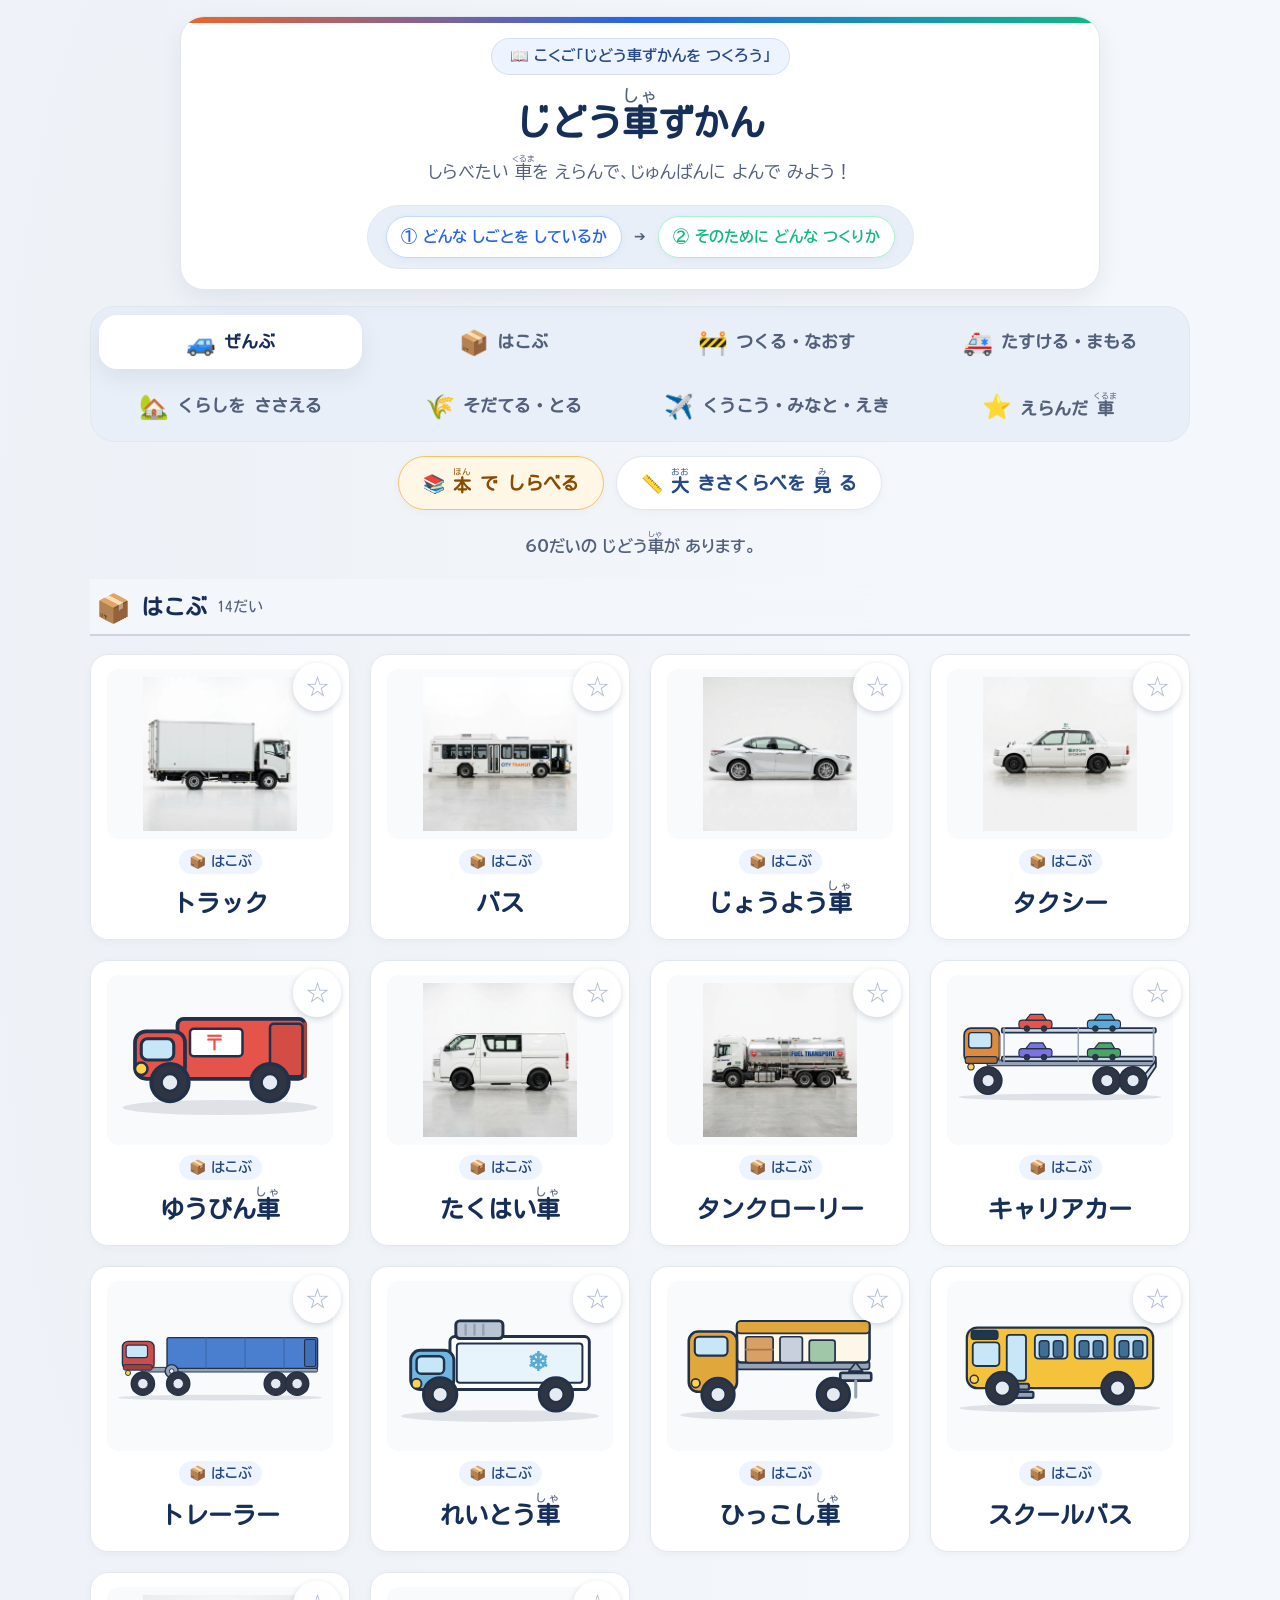
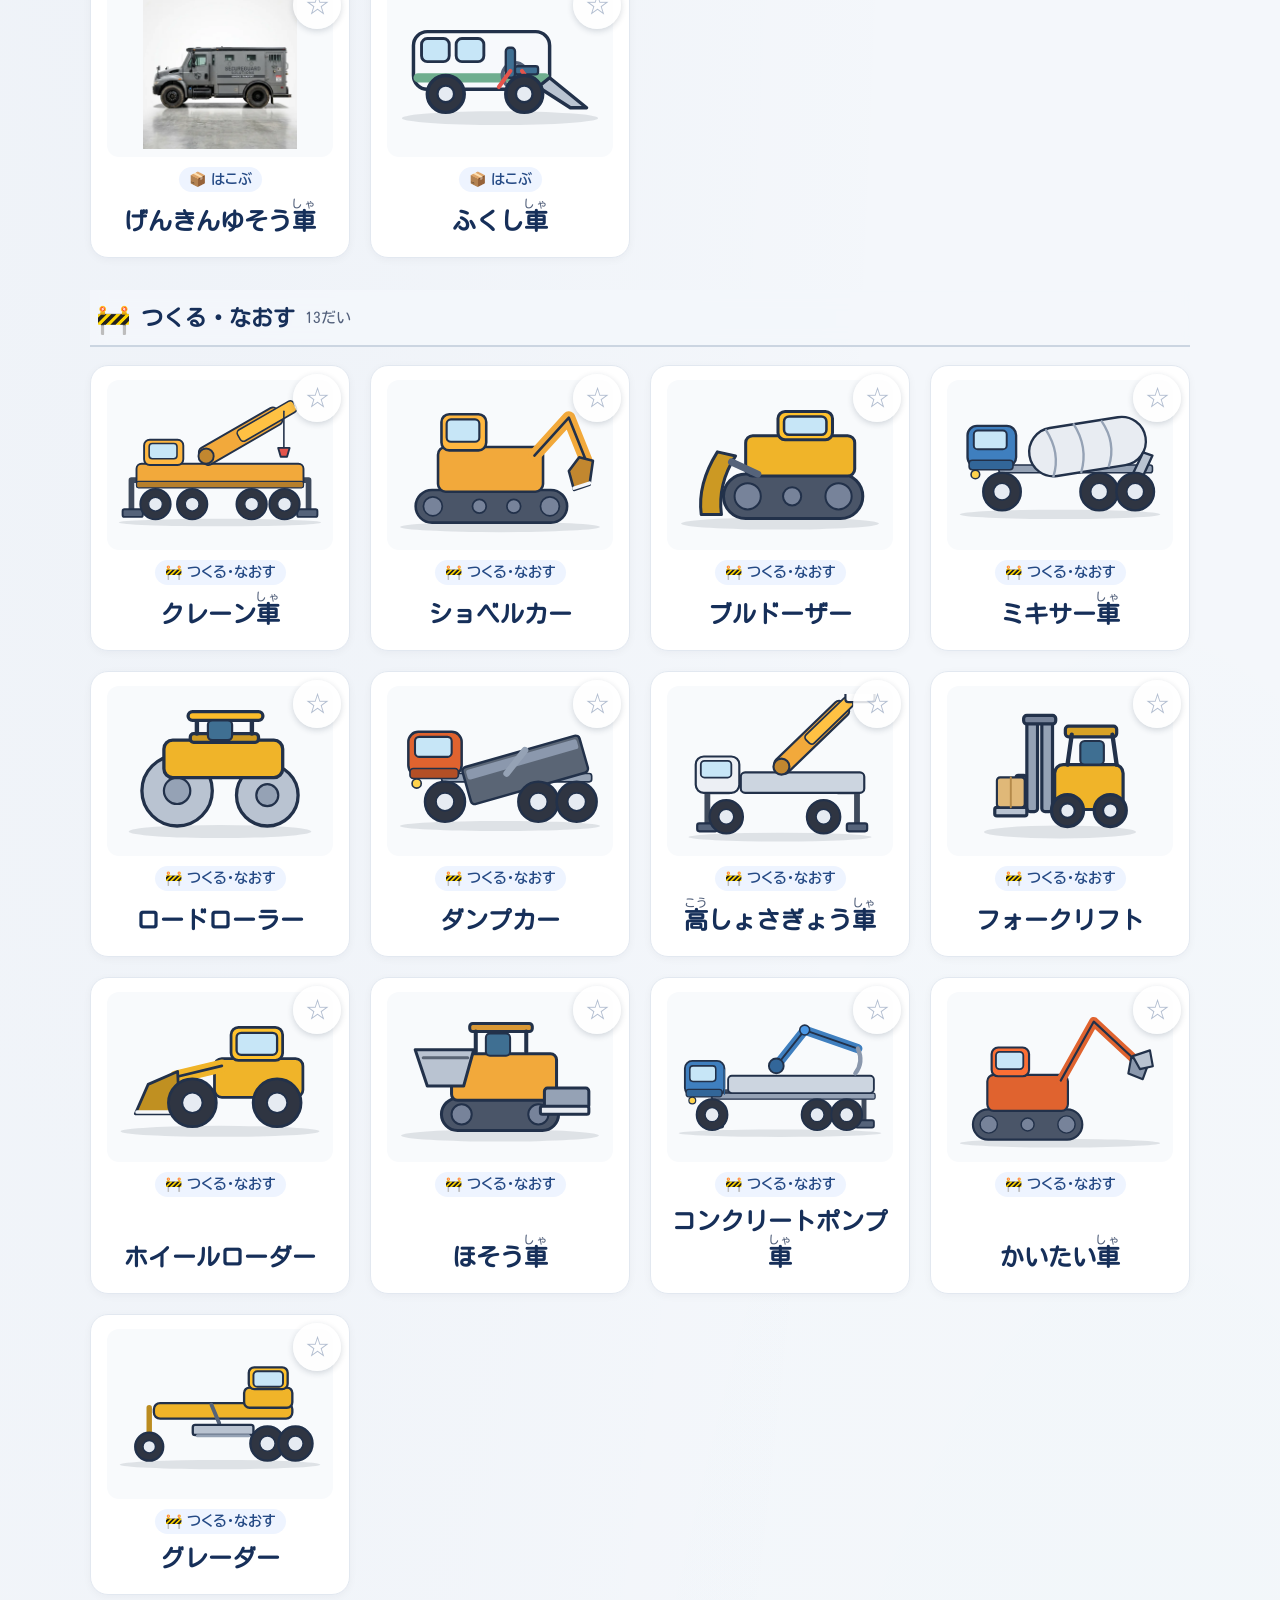
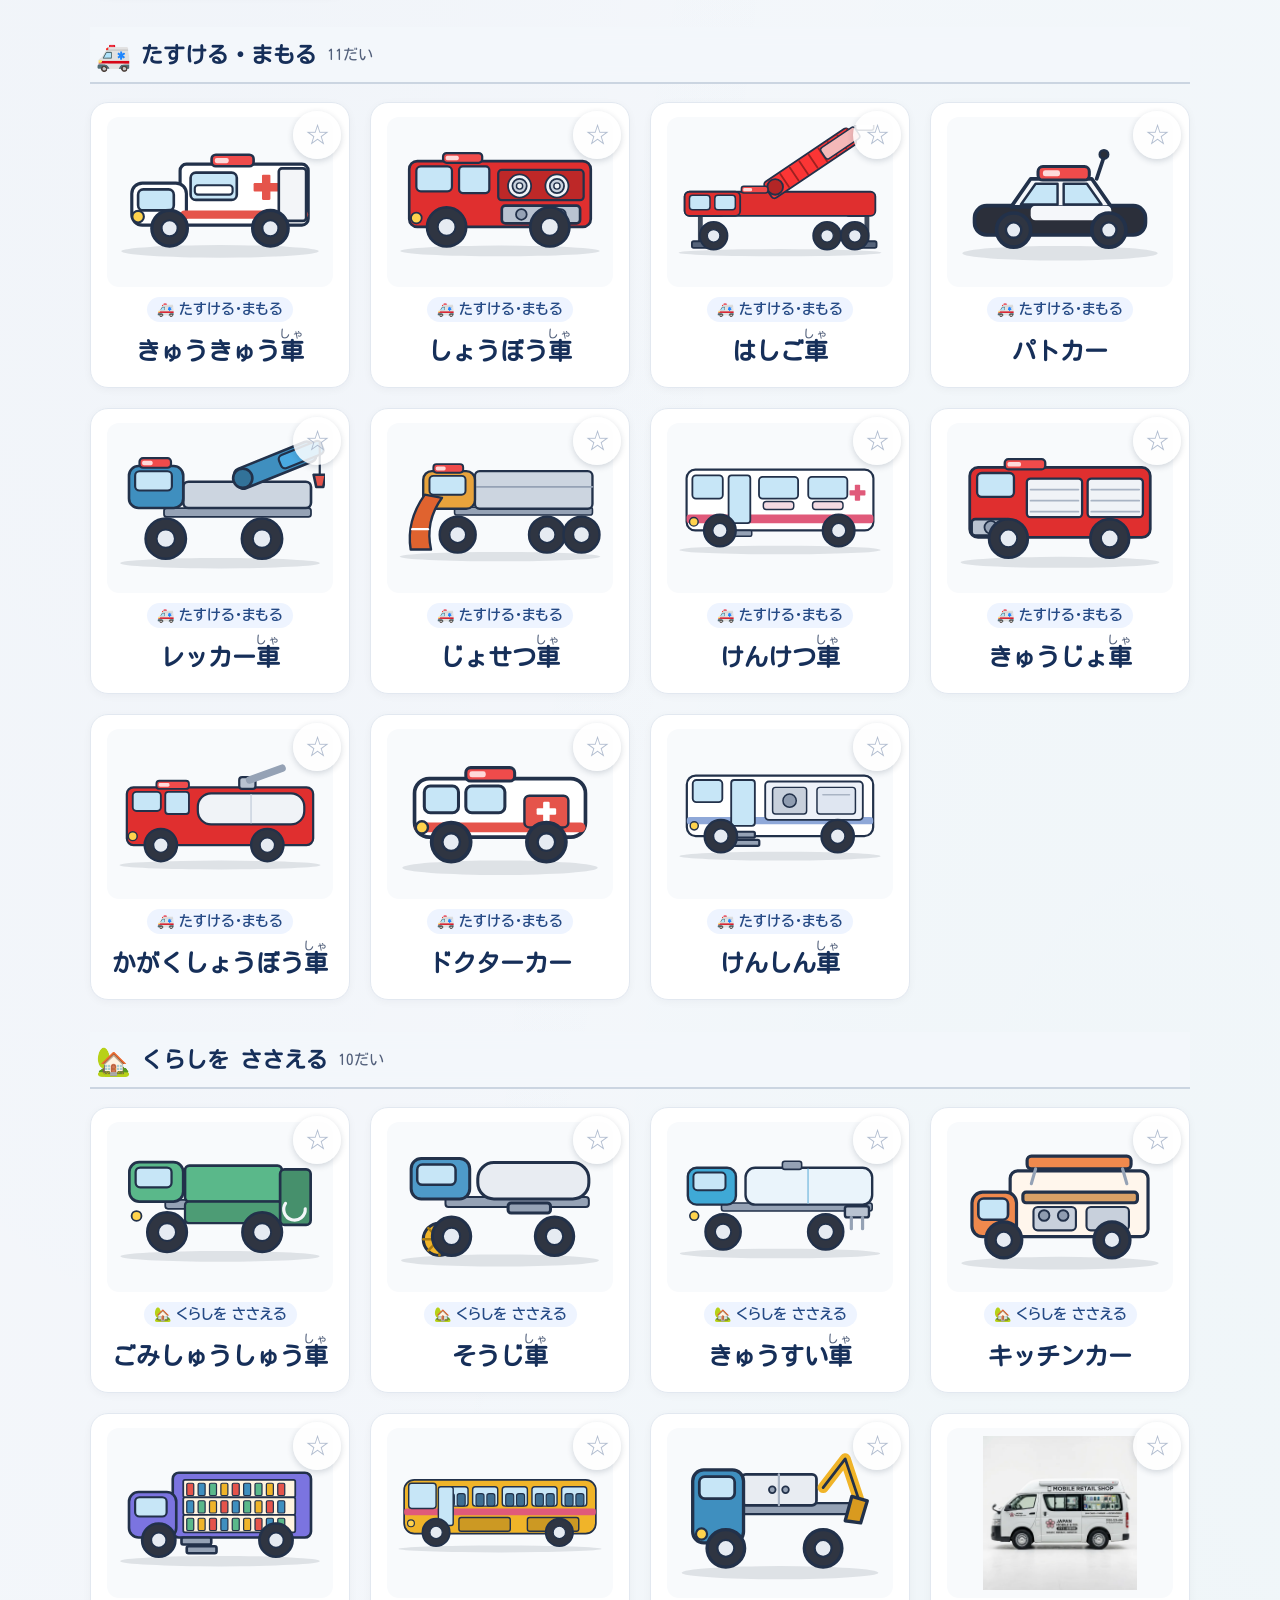
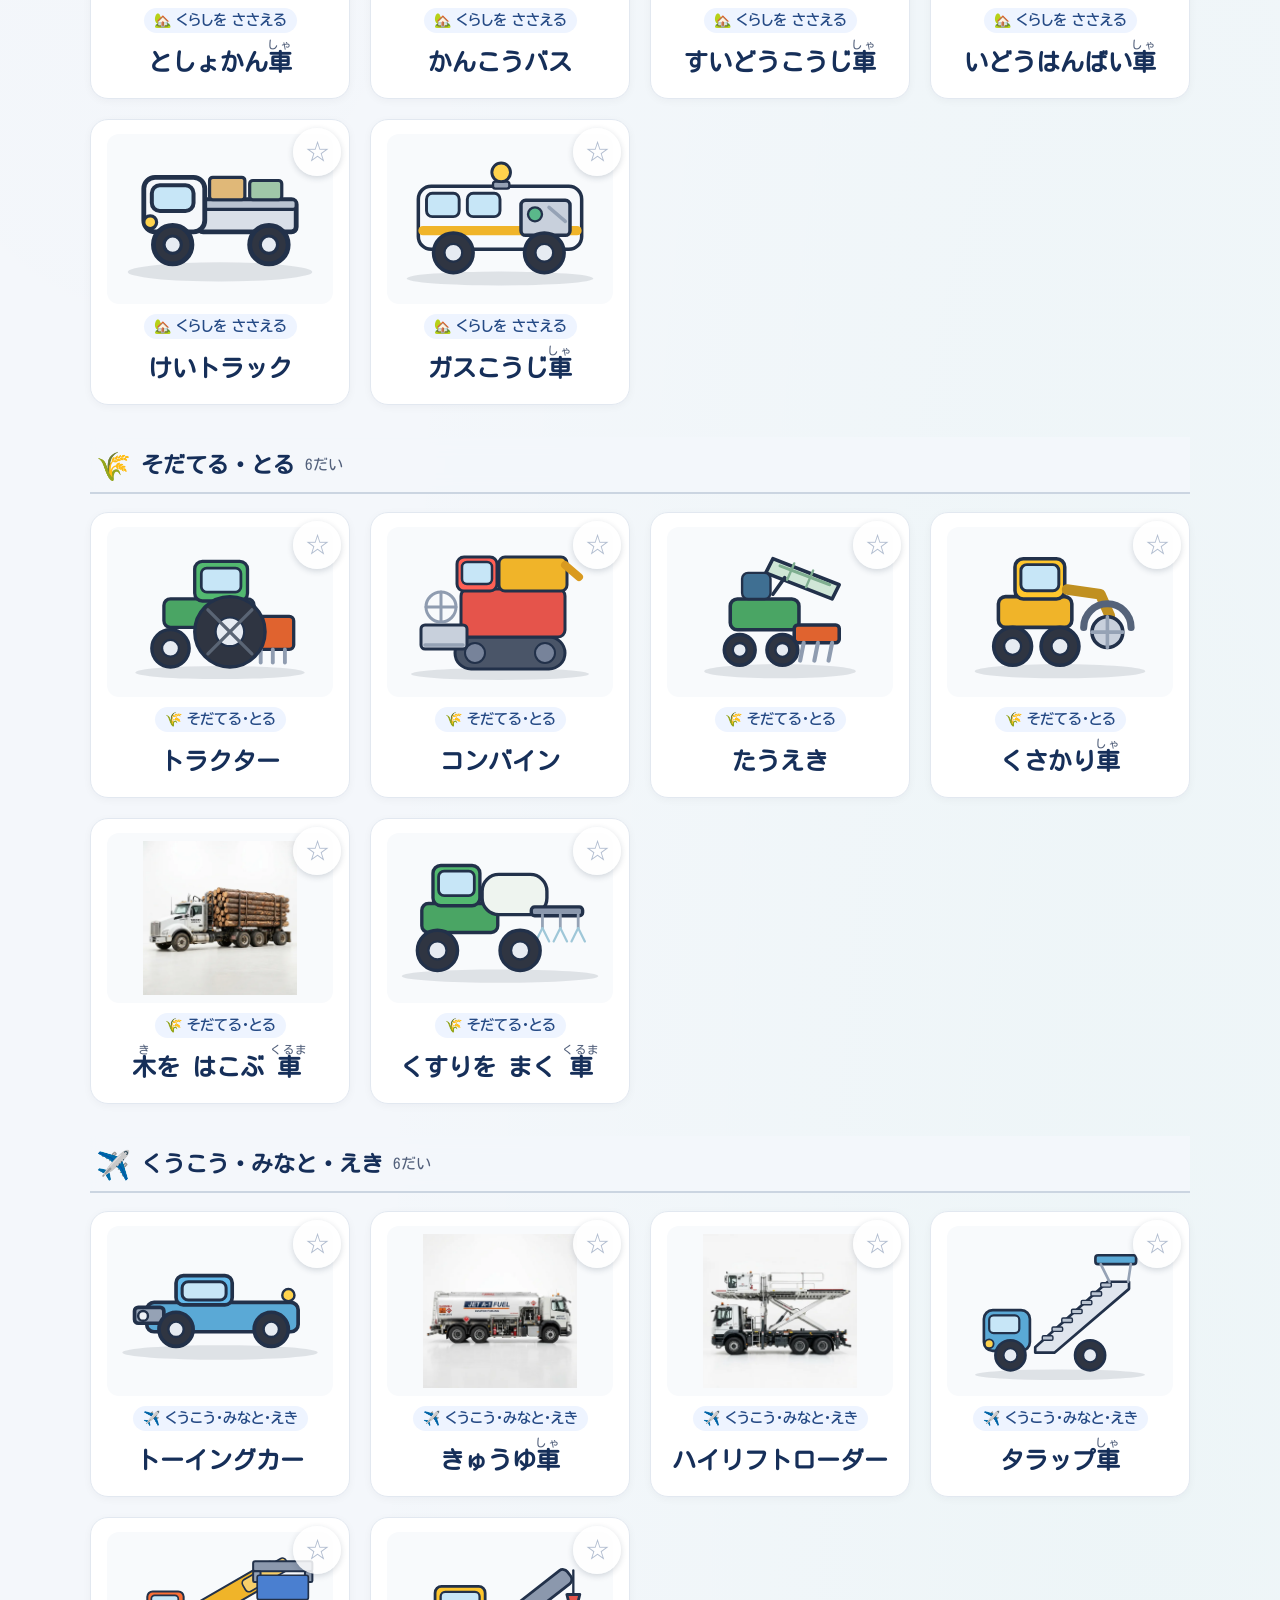
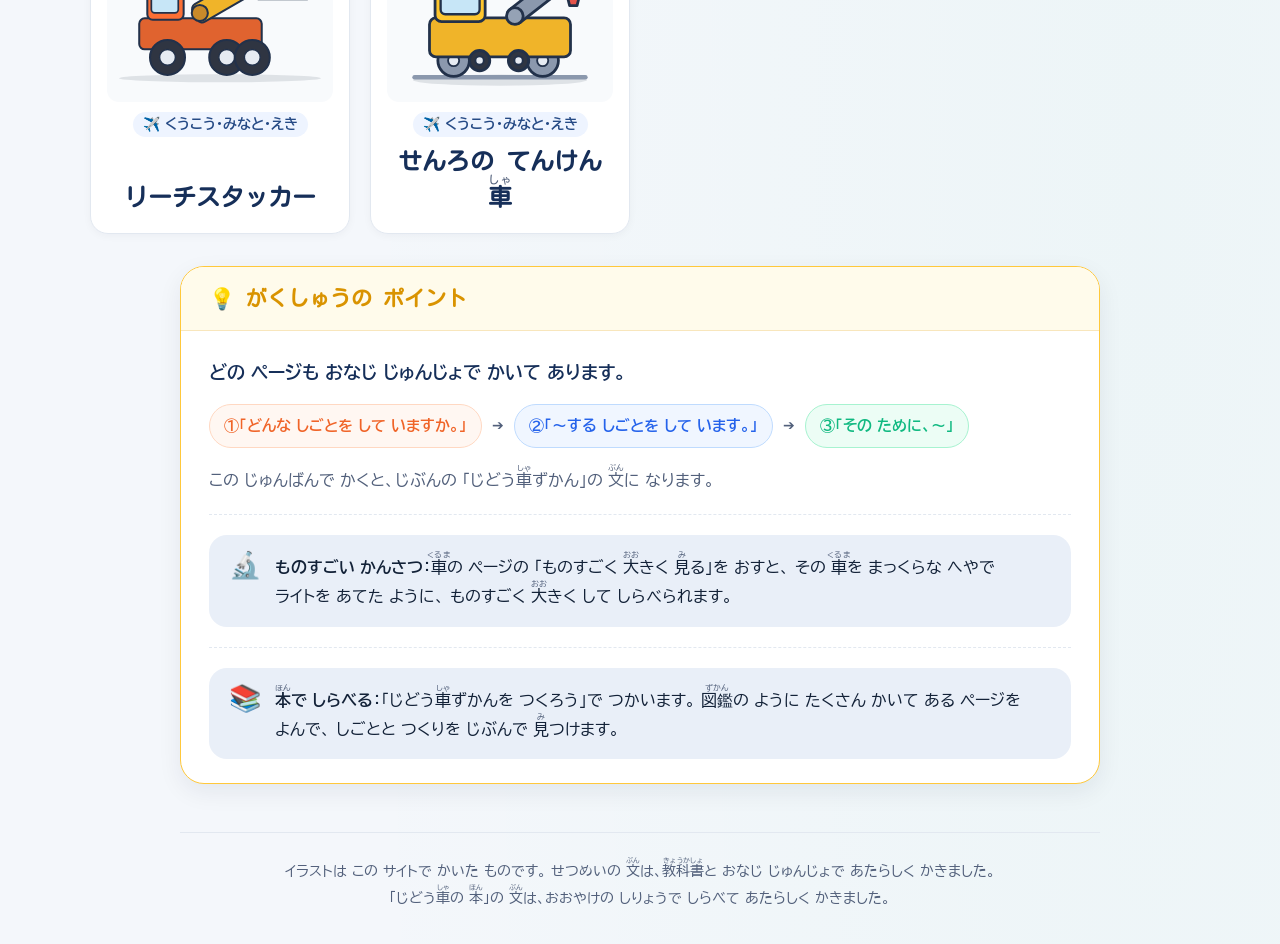
==== commit 0eeafa96: "じどう車の本: 図鑑のように読み、しごととつくりに線を引いて材料を集める画面を足す 「じどう車ずかんを つくろう」第2〜4時の材料集め（図鑑を読んで、しごとと つくりを見つけてノートに書く）を、アプリ" ====
--- a/index.html
+++ b/index.html
@@ -5,12 +5,12 @@
   <meta charset="UTF-8">
   <meta name="viewport" content="width=device-width, initial-scale=1.0">
   <title>じどう車ずかん - しごとと つくりを しらべよう</title>
-  <meta name="description" content="小学1年生 国語「じどう車ずかんをつくろう」のための しらべ学習サイト。はたらく じどう車の しごとと つくりを、教科書と おなじ じゅんじょで よめます。">
+  <meta name="description" content="小学1年生 国語「じどう車ずかんをつくろう」のための しらべ学習サイト。はたらく じどう車の しごとと つくりを、教科書と おなじ じゅんじょで よめます。図鑑の ように よんで、しごとと つくりに 線を ひいて あつめる「じどう車の 本」も あります。">
   <meta property="og:type" content="website">
   <meta property="og:site_name" content="GIGA school">
   <meta property="og:locale" content="ja_JP">
   <meta property="og:title" content="じどう車ずかん - しごとと つくりを しらべよう">
-  <meta property="og:description" content="小学1年生 国語「じどう車ずかんをつくろう」のための しらべ学習サイト。はたらく じどう車の しごとと つくりを、教科書と おなじ じゅんじょで よめます。">
+  <meta property="og:description" content="小学1年生 国語「じどう車ずかんをつくろう」のための しらべ学習サイト。はたらく じどう車の しごとと つくりを、教科書と おなじ じゅんじょで よめます。図鑑の ように よんで、しごとと つくりに 線を ひいて あつめる「じどう車の 本」も あります。">
   <meta property="og:url" content="https://jidosha-zukan.giga-school.com/">
   <meta property="og:image" content="https://giga-school.com/assets/og.png">
   <meta property="og:image:width" content="1200">
@@ -26,6 +26,7 @@
   <link rel="stylesheet" href="index.css">
   <link rel="stylesheet" href="kansatsu.css">
   <link rel="stylesheet" href="car3d.css">
+  <link rel="stylesheet" href="hon.css">
 </head>
 
 <body>
@@ -50,6 +51,35 @@
         <div class="step-pill step-pill--2">
           <span class="step-pill__num">②</span>
           <span class="step-pill__text">そのために どんな つくりか</span>
+        </div>
+      </div>
+    </div>
+  </header>
+
+  <!-- ============ 本の もくじの ときの ヘッダー（#/hon）============ -->
+  <header class="site-header site-header--hon" id="hon-header" hidden>
+    <div class="site-header__inner">
+      <div class="site-header__badge-wrap">
+        <span class="badge">📚 こくご「じどう車ずかんを つくろう」</span>
+      </div>
+      <h1 class="site-header__title">じどう<ruby>車<rt>しゃ</rt></ruby>の <ruby>本<rt>ほん</rt></ruby></h1>
+      <p class="site-header__lead">
+        よみたい <ruby>車<rt>くるま</rt></ruby>を えらんで、しごとと つくりを <ruby>見<rt>み</rt></ruby>つけよう！
+      </p>
+      <div class="site-header__steps">
+        <div class="step-pill step-pill--pen-s">
+          <span class="pen__tip pen__tip--s" aria-hidden="true"></span>
+          <span class="step-pill__text">しごとの <ruby>文<rt>ぶん</rt></ruby>に あおい <ruby>線<rt>せん</rt></ruby></span>
+        </div>
+        <span class="step-arrow" aria-hidden="true">➔</span>
+        <div class="step-pill step-pill--pen-t">
+          <span class="pen__tip pen__tip--t" aria-hidden="true"></span>
+          <span class="step-pill__text">つくりの <ruby>文<rt>ぶん</rt></ruby>に みどりの <ruby>線<rt>せん</rt></ruby></span>
+        </div>
+        <span class="step-arrow" aria-hidden="true">➔</span>
+        <div class="step-pill step-pill--memo">
+          <span class="step-pill__num" aria-hidden="true">📝</span>
+          <span class="step-pill__text">メモを <ruby>見<rt>み</rt></ruby>て ノートに かく</span>
         </div>
       </div>
     </div>
@@ -71,11 +101,8 @@
     <section class="view" id="view-list">
       <div class="toolbar-area">
         <nav class="tabs" id="tabs" aria-label="しごとで えらぶ"></nav>
-        <div class="list-tools">
-          <a class="btn btn--tool" href="#/kurabe">
-            📏 <ruby>大<rt>おお</rt></ruby>きさくらべを <ruby>見<rt>み</rt></ruby>る
-          </a>
-        </div>
+        <!-- 中身は app.js の renderTools() が 出す（ずかんと 本の もくじで ちがう） -->
+        <div class="list-tools" id="list-tools"></div>
       </div>
 
       <p class="list-count" id="list-count" aria-live="polite"></p>
@@ -85,7 +112,7 @@
         きに なった <ruby>車<rt>くるま</rt></ruby>の ページで「★ えらんだ <ruby>車<rt>くるま</rt></ruby>に する」を おして みよう。
       </p>
 
-      <section class="note">
+      <section class="note" id="note-zukan">
         <div class="note__header">
           <h2>💡 がくしゅうの ポイント</h2>
         </div>
@@ -109,6 +136,40 @@
               ものすごく <ruby>大<rt>おお</rt></ruby>きく して しらべられます。
             </div>
           </div>
+          <hr class="note__divider">
+          <div class="note__extra">
+            <span class="icon">📚</span>
+            <div>
+              <b><ruby>本<rt>ほん</rt></ruby>で しらべる</b>：「じどう<ruby>車<rt>しゃ</rt></ruby>ずかんを つくろう」で つかいます。
+              <ruby>図鑑<rt>ずかん</rt></ruby>の ように たくさん かいて ある ページを よんで、
+              しごとと つくりを じぶんで <ruby>見<rt>み</rt></ruby>つけます。
+            </div>
+          </div>
+        </div>
+      </section>
+
+      <!-- 本の もくじ（#/hon）の ときだけ 出す -->
+      <section class="note note--hon" id="note-hon" hidden>
+        <div class="note__header">
+          <h2>💡 <ruby>本<rt>ほん</rt></ruby>の よみかた</h2>
+        </div>
+        <div class="note__content">
+          <ol class="note__steps">
+            <li><ruby>車<rt>くるま</rt></ruby>を えらんで、<ruby>本<rt>ほん</rt></ruby>の ページを ひらく。まず さいごまで よんで みよう。</li>
+            <li><ruby>下<rt>した</rt></ruby>の <b class="ink-s">しごと</b>の ペンを えらんで、しごとの ことが かいて ある <ruby>文<rt>ぶん</rt></ruby>を おす。</li>
+            <li><b class="ink-t">つくり</b>の ペンに かえて、つくりの ことが かいて ある <ruby>文<rt>ぶん</rt></ruby>を おす。</li>
+            <li>「📝 メモ」を おすと、<ruby>線<rt>せん</rt></ruby>を ひいた <ruby>文<rt>ぶん</rt></ruby>が あつまって います。
+              それを <ruby>見<rt>み</rt></ruby>て、ノートに かこう。</li>
+          </ol>
+          <div class="note__flow">
+            <span class="flow-item flow-item--a">「〜しごとを して います。」</span>
+            <span class="flow-arrow">➔</span>
+            <span class="flow-item flow-item--t">「<b>その ために</b>、〜。」</span>
+          </div>
+          <p class="note__sub">
+            <ruby>本<rt>ほん</rt></ruby>には、しごとでも つくりでも ない こと（<ruby>大<rt>おお</rt></ruby>きさや まめちしき）も かいて あります。
+            どれを つかうか、じぶんで えらぼう。
+          </p>
         </div>
       </section>
     </section>
@@ -118,6 +179,9 @@
 
     <!-- ================= 大きさくらべ ================= -->
     <section class="view" id="view-compare" hidden></section>
+
+    <!-- ============ じどう車の 本（#/hon/<id>。中身は hon.js）============ -->
+    <section class="view" id="view-hon" hidden></section>
 
     <!-- ============ ものすごい かんさつ（ぜんがめん） ============ -->
     <section class="view" id="view-kansatsu" hidden></section>
@@ -127,13 +191,32 @@
   <footer class="site-footer">
     <p>
       イラストは この サイトで かいた ものです。
-      せつめいの <ruby>文<rt>ぶん</rt></ruby>は、<ruby>教科書<rt>きょうかしょ</rt></ruby>と おなじ じゅんじょで あたらしく かきました。
+      せつめいの <ruby>文<rt>ぶん</rt></ruby>は、<ruby>教科書<rt>きょうかしょ</rt></ruby>と おなじ じゅんじょで あたらしく かきました。<br>
+      「じどう<ruby>車<rt>しゃ</rt></ruby>の <ruby>本<rt>ほん</rt></ruby>」の <ruby>文<rt>ぶん</rt></ruby>は、おおやけの しりょうで しらべて あたらしく かきました。
     </p>
+    <!-- ⚠️ 行き先の リンクを 手で 書かない こと。中身は 正本の 部品
+         standards/web/giga-app-links.js（配布物 web/giga-app-links.js）が
+         この 中に 出す。文言も 並びも 行き先も、あちらで 決まって いる。
+         ここに 手で 書くと、次に 文言が 変わった ときに 42 本ぶんの
+         直し忘れが 起きる。
+
+         ⚠️ <div> にしないこと。そこで 改行が 入って、1 行に 収まらなく なる。
+
+         ⚠️ data-links で「つかいかた」を 外して ある。この アプリには まだ
+            docs/manual/ が 無く、既定の まま 出すと 行き止まりの リンクに なる。
+            マニュアルを 書いたら、この 属性ごと 消す こと。 -->
+    <span data-giga-links data-links="terms,privacy"></span>
   </footer>
+
+  <!-- 利用規約・プライバシーへの 行き先を、上の <span data-giga-links> に 出す。 -->
+  <script src="web/giga-app-links.js" defer></script>
 
   <script src="car-art.js"></script>
   <script src="cars-data.js"></script>
   <script src="parts-data.js"></script>
+  <!-- じどう車の 本（hon-data.js が 中身、hon.js が 画面） -->
+  <script src="hon-data.js"></script>
+  <script src="hon.js"></script>
   <script src="kansatsu-common.js"></script>
   <script src="kansatsu.js"></script>
   <script src="kansatsu3d.js"></script>
--- a/hon.css
+++ b/hon.css
@@ -0,0 +1,1050 @@
+/* =========================================================================
+   hon.css — じどう車の 本（#/hon・#/hon/<id>）
+   ・紙の 本の ような 見ひらき（左に 絵、右に 文）
+   ・ペンの 色は アプリ ぜんたいと おなじ「しごと＝あお」「つくり＝みどり」
+   ========================================================================= */
+
+:root {
+  --paper: #fffdf8;
+  --paper-line: #ece3d1;
+  --pen-s: #2563eb;
+  --pen-s-ink: #1d4ed8;
+  --pen-s-mark: rgba(37, 99, 235, .28);
+  --pen-s-soft: rgba(37, 99, 235, .08);
+  --pen-t: #10b981;
+  --pen-t-ink: #047857;
+  --pen-t-mark: rgba(16, 185, 129, .36);
+  --pen-t-soft: rgba(16, 185, 129, .10);
+}
+
+.ink-s {
+  color: var(--pen-s-ink);
+}
+
+.ink-t {
+  color: var(--pen-t-ink);
+}
+
+/* ---------- ずかんの 一覧から 本へ ---------- */
+.list-tools {
+  gap: 12px;
+  flex-wrap: wrap;
+}
+
+.btn--hon {
+  background: #fff7e6;
+  color: #8a4b00;
+  border-color: #f5c26b;
+}
+
+.btn--hon:hover {
+  background: #ffefcc;
+  border-color: #e9a93a;
+}
+
+.btn--hon-go {
+  width: 100%;
+  min-height: 56px;
+  text-decoration: none;
+  background: #fff7e6;
+  color: #8a4b00;
+  border: 2px solid #f5c26b;
+  box-shadow: none;
+}
+
+.btn--hon-go:hover {
+  background: #ffefcc;
+}
+
+.done__acts .btn--hon-go {
+  margin-top: 12px;
+}
+
+/* ---------- 本の もくじ ---------- */
+.site-header--hon .site-header__inner::before {
+  background: linear-gradient(90deg, var(--pen-s) 0%, var(--pen-t) 60%, var(--yellow) 100%);
+}
+
+.step-pill--pen-s {
+  color: var(--pen-s-ink);
+  border: 1px solid var(--a-border);
+}
+
+.step-pill--pen-t {
+  color: var(--pen-t-ink);
+  border: 1px solid var(--t-border);
+}
+
+.step-pill--memo {
+  color: #8a4b00;
+  border: 1px solid #f5c26b;
+}
+
+.card__memo {
+  position: absolute;
+  top: 12px;
+  left: 12px;
+  z-index: 2;
+  background: rgba(255, 255, 255, .95);
+  border-radius: var(--radius-pill);
+  padding: 2px 12px;
+  font-size: var(--fs-small);
+  font-weight: 700;
+  line-height: 1.8;
+  box-shadow: 0 2px 6px rgba(30, 43, 69, .18);
+}
+
+.note__steps {
+  margin: 0 0 16px 1.4em;
+  font-size: 17px;
+  line-height: 2.1;
+}
+
+.note__steps li {
+  padding-left: 4px;
+}
+
+/* ---------- 本の ページ ---------- */
+body.is-hon {
+  padding-bottom: 140px;
+}
+
+.hon {
+  --cat: #d9480f;
+  --cat-d: #9c330a;
+  max-width: 1160px;
+  margin: 0 auto;
+  background: var(--paper);
+  border: 1px solid var(--paper-line);
+  border-radius: var(--radius-lg);
+  box-shadow: var(--shadow-lg);
+}
+
+.hon[data-cat="tsukuru"] { --cat: #e8a500; --cat-d: #8a5d00; }
+.hon[data-cat="mamoru"] { --cat: #d6336c; --cat-d: #a01e4d; }
+.hon[data-cat="kurashi"] { --cat: #7048e8; --cat-d: #5030b8; }
+.hon[data-cat="sodateru"] { --cat: #8f5d1a; --cat-d: #6b4310; }
+.hon[data-cat="basho"] { --cat: #0b7285; --cat-d: #08515e; }
+
+.hon__head {
+  background: linear-gradient(120deg, var(--cat) 0%, var(--cat-d) 100%);
+  color: #fff;
+  padding: 16px 30px 22px;
+  border-radius: var(--radius-lg) var(--radius-lg) 0 0;
+}
+
+.hon__head rt {
+  color: rgba(255, 255, 255, .9);
+}
+
+.hon__series {
+  display: flex;
+  justify-content: space-between;
+  gap: 8px 16px;
+  flex-wrap: wrap;
+  font-size: var(--fs-small);
+  font-weight: 700;
+  line-height: 1.9;
+  opacity: .96;
+}
+
+.hon__cat {
+  background: rgba(255, 255, 255, .2);
+  border-radius: var(--radius-pill);
+  padding: 0 12px;
+}
+
+.hon__name {
+  font-family: var(--font-title);
+  font-size: 44px;
+  line-height: 1.35;
+  letter-spacing: .02em;
+  margin-top: 4px;
+}
+
+.hon__catch {
+  font-family: var(--font-title);
+  font-size: 20px;
+  line-height: 1.9;
+}
+
+.hon__spread {
+  display: grid;
+  grid-template-columns: minmax(0, .92fr) minmax(0, 1.08fr);
+  align-items: start;
+  /* まん中の とじめ */
+  background: linear-gradient(90deg, transparent calc(46% - 14px), rgba(120, 90, 40, .07) 46%, transparent calc(46% + 14px));
+}
+
+.hon__left {
+  padding: 24px 22px 24px 26px;
+  position: sticky;
+  top: 12px;
+}
+
+.hon__right {
+  padding: 22px 30px 26px 26px;
+  min-width: 0;
+}
+
+.hon__fig {
+  background: #fff;
+  border: 1px solid var(--paper-line);
+  border-radius: var(--radius);
+  padding: 10px;
+  box-shadow: var(--shadow-sm);
+}
+
+.hon__stage {
+  height: 300px;
+}
+
+.hon__cap {
+  font-size: var(--fs-small);
+  line-height: 1.8;
+  color: var(--ink-sub);
+  text-align: center;
+  margin-top: 8px;
+}
+
+.hon__look {
+  margin-top: 14px;
+}
+
+.hon__look-h {
+  font-family: var(--font-title);
+  font-size: 18px;
+  font-weight: 700;
+  color: #92400e;
+  margin-bottom: 6px;
+}
+
+.hon__chips {
+  display: flex;
+  flex-wrap: wrap;
+  gap: 8px;
+}
+
+.hon__chip {
+  min-height: var(--tap);
+  padding: 6px 18px;
+  border-radius: var(--radius-pill);
+  border: 2px solid var(--lit);
+  background: #fff;
+  color: #92400e;
+  font-family: var(--font-title);
+  font-size: 17px;
+  font-weight: 700;
+  line-height: 1.6;
+  cursor: pointer;
+  transition: background .2s var(--ease), color .2s var(--ease), transform .2s var(--ease);
+}
+
+.hon__chip:hover {
+  background: #fff7e6;
+}
+
+.hon__chip[aria-pressed="true"] {
+  background: var(--lit);
+  color: #fff;
+  transform: translateY(-2px);
+}
+
+.hon__chip[aria-pressed="true"] rt {
+  color: #fef3c7;
+}
+
+/* --- 見出しと 文 --- */
+.hon__sec {
+  padding: 4px 0 18px;
+  margin-bottom: 16px;
+  border-bottom: 2px dashed var(--paper-line);
+}
+
+.hon__sec-head {
+  display: flex;
+  align-items: center;
+  justify-content: space-between;
+  gap: 12px;
+}
+
+.hon__h {
+  font-family: var(--font-title);
+  font-size: 23px;
+  line-height: 1.6;
+  color: var(--cat-d);
+  border-left: 8px solid var(--cat);
+  padding-left: 12px;
+}
+
+.hon__audio {
+  flex: none;
+  min-height: var(--tap);
+  padding: 6px 16px;
+}
+
+.hon__p {
+  font-size: 21px;
+  line-height: 2.35;
+  letter-spacing: .02em;
+  margin-top: 8px;
+}
+
+/* --- 線を ひける ところ ---
+   マーカーの 線は 文の あたまから おわりへ のびる（行を またいで つづく）。
+   色は --mk、のびる ながさは background-size で うごかす。 */
+.hs {
+  --mk: transparent;
+  cursor: pointer;
+  border-radius: 4px;
+  padding: 3px 1px;
+  background-image: linear-gradient(transparent 58%, var(--mk) 58%);
+  background-repeat: no-repeat;
+  background-size: 0% 100%;
+  transition: background-size .55s var(--ease), background-color .2s var(--ease);
+  -webkit-tap-highlight-color: transparent;
+}
+
+.hs.is-s {
+  --mk: var(--pen-s-mark);
+  background-size: 100% 100%;
+}
+
+.hs.is-t {
+  --mk: var(--pen-t-mark);
+  background-size: 100% 100%;
+}
+
+/* 色だけに たよらない ように、線の あとに ふせんを つける */
+.hs.is-s::after,
+.hs.is-t::after {
+  display: inline-block;
+  margin-left: 6px;
+  padding: 0 8px;
+  border-radius: 6px;
+  font-family: var(--font-title);
+  font-size: var(--fs-small);
+  font-weight: 700;
+  line-height: 1.7;
+  letter-spacing: 0;
+  color: #fff;
+  vertical-align: 2px;
+}
+
+.hs.is-s::after {
+  content: 'しごと';
+  background: var(--pen-s-ink);
+}
+
+.hs.is-t::after {
+  content: 'つくり';
+  background: var(--pen-t-ink);
+}
+
+.hs.is-new::after {
+  animation: tagPop .45s var(--ease) .35s both;
+}
+
+@keyframes tagPop {
+  from {
+    opacity: 0;
+    transform: scale(.6);
+  }
+}
+
+/* ペンを もって いる ときは、おせる ところを うすく 見せる */
+.hon.pen-s .hs:hover {
+  background-color: var(--pen-s-soft);
+}
+
+.hon.pen-t .hs:hover {
+  background-color: var(--pen-t-soft);
+}
+
+.hon.pen-x .hs:hover {
+  background-color: rgba(100, 116, 139, .12);
+}
+
+.hs:focus-visible {
+  outline: 3px solid var(--yellow-d);
+  outline-offset: 2px;
+}
+
+/* --- かずで 見る --- */
+.hon__kazu {
+  background: #fff7e6;
+  border: 2px solid #f5d9a8;
+  border-radius: var(--radius);
+  padding: 12px 18px 14px;
+  margin-bottom: 18px;
+}
+
+.hon__kazu-h {
+  font-family: var(--font-title);
+  font-size: 20px;
+  color: #8a4b00;
+  margin-bottom: 4px;
+}
+
+.hon__kz-row {
+  display: flex;
+  flex-wrap: wrap;
+  align-items: baseline;
+  gap: 0 14px;
+  padding: 6px 10px 6px 16px;
+  border-bottom: 1px dotted #e9cf9f;
+  font-size: 19px;
+  line-height: 2.1;
+}
+
+.hon__kz-row:last-child {
+  border-bottom: 0;
+}
+
+/* かずの 行は マーカーの かわりに 行ごと 色を つける（はばの せまい 行で 線が 切れる ため） */
+.hon__kz-row.hs {
+  background-image: none;
+  border-radius: 8px;
+}
+
+.hon__kz-row.is-s {
+  background-color: var(--pen-s-soft);
+  box-shadow: inset 6px 0 0 var(--pen-s);
+}
+
+.hon__kz-row.is-t {
+  background-color: var(--pen-t-soft);
+  box-shadow: inset 6px 0 0 var(--pen-t);
+}
+
+.hon__kz-row.is-s::after,
+.hon__kz-row.is-t::after {
+  margin-left: auto;
+  align-self: center;
+}
+
+.hon.pen-s .hon__kz-row.hs:hover,
+.hon.pen-t .hon__kz-row.hs:hover,
+.hon.pen-x .hon__kz-row.hs:hover {
+  box-shadow: inset 6px 0 0 var(--line-bold);
+}
+
+.hon__kz-row dt {
+  font-weight: 700;
+  color: var(--ink-sub);
+  min-width: 7.5em;
+}
+
+.hon__kz-row dd {
+  flex: 1;
+  min-width: 8em;
+  font-weight: 700;
+}
+
+/* --- しらべた ところ（大人むけ） --- */
+.hon__src {
+  margin-top: 6px;
+  background: #fff;
+  border: 1px solid var(--paper-line);
+  border-radius: var(--radius-s);
+  padding: 4px 16px;
+  font-size: var(--fs-small);
+  line-height: 1.8;
+  color: var(--ink-sub);
+}
+
+.hon__src summary {
+  cursor: pointer;
+  min-height: var(--tap);
+  display: flex;
+  align-items: center;
+  font-weight: 700;
+}
+
+.hon__src ul {
+  margin: 4px 0 8px 1.2em;
+}
+
+.hon__src a {
+  color: var(--navy);
+  word-break: break-all;
+}
+
+.hon__src p {
+  margin-bottom: 10px;
+}
+
+.hon__more {
+  margin-top: 18px;
+  display: flex;
+  justify-content: flex-end;
+}
+
+.hon__more .btn {
+  text-decoration: none;
+}
+
+/* --- ページを めくる --- */
+.hon__turn {
+  display: grid;
+  grid-template-columns: 1fr 1fr;
+  gap: 14px;
+  padding: 16px 26px 24px;
+  border-top: 2px dashed var(--paper-line);
+}
+
+.hon__turn-a {
+  display: flex;
+  flex-direction: column;
+  gap: 2px;
+  min-height: 64px;
+  padding: 10px 18px;
+  border-radius: var(--radius);
+  border: 1px solid var(--paper-line);
+  background: #fff;
+  box-shadow: var(--shadow-sm);
+  color: var(--navy-d);
+  text-decoration: none;
+  transition: transform .2s var(--ease), box-shadow .2s var(--ease);
+}
+
+.hon__turn-a:hover {
+  transform: translateY(-2px);
+  box-shadow: var(--shadow);
+}
+
+.hon__turn-a--next {
+  text-align: right;
+}
+
+.hon__turn-dir {
+  font-size: var(--fs-small);
+  font-weight: 700;
+  color: var(--ink-sub);
+}
+
+.hon__turn-name {
+  font-family: var(--font-title);
+  font-size: 20px;
+  line-height: 1.6;
+}
+
+.hon__pno {
+  margin-left: 12px;
+  opacity: .85;
+  font-weight: 400;
+}
+
+/* ---------- ペン ---------- */
+.penbar {
+  position: fixed;
+  left: 50%;
+  bottom: max(12px, env(safe-area-inset-bottom));
+  transform: translateX(-50%);
+  z-index: 40;
+  display: flex;
+  gap: 10px;
+  padding: 10px;
+  max-width: calc(100vw - 24px);
+  background: rgba(255, 255, 255, .97);
+  border: 1px solid var(--line-bold);
+  border-radius: 26px;
+  box-shadow: 0 12px 32px rgba(19, 34, 56, .2);
+}
+
+.penbar.is-nudge {
+  animation: nudge .5s var(--ease);
+}
+
+@keyframes nudge {
+  0%, 100% { transform: translateX(-50%); }
+  25% { transform: translateX(calc(-50% - 10px)); }
+  50% { transform: translateX(calc(-50% + 10px)); }
+  75% { transform: translateX(calc(-50% - 6px)); }
+}
+
+.pen,
+.pen-memo {
+  display: inline-flex;
+  align-items: center;
+  justify-content: center;
+  gap: 8px;
+  min-height: 62px;
+  min-width: 62px;
+  padding: 8px 18px;
+  border: 3px solid transparent;
+  border-radius: 18px;
+  background: var(--bg-soft);
+  color: var(--ink);
+  font-family: var(--font-title);
+  font-size: 19px;
+  font-weight: 700;
+  line-height: 1.3;
+  cursor: pointer;
+  transition: transform .2s var(--ease), background .2s var(--ease), border-color .2s var(--ease), box-shadow .2s var(--ease);
+}
+
+/* ペンの さき（マーカーの かたち） */
+.pen__tip {
+  width: 30px;
+  height: 14px;
+  border-radius: 3px 8px 8px 3px;
+  transform: rotate(-20deg);
+  box-shadow: inset -6px 0 0 rgba(255, 255, 255, .35);
+}
+
+.pen--s .pen__tip,
+.pen__tip--s {
+  background: var(--pen-s);
+}
+
+.pen--t .pen__tip,
+.pen__tip--t {
+  background: var(--pen-t);
+}
+
+.step-pill .pen__tip {
+  width: 22px;
+  height: 10px;
+}
+
+.pen--s .pen__name {
+  color: var(--pen-s-ink);
+}
+
+.pen--t .pen__name {
+  color: var(--pen-t-ink);
+}
+
+.pen__ico {
+  font-size: 24px;
+  line-height: 1;
+}
+
+.pen:hover,
+.pen-memo:hover {
+  transform: translateY(-2px);
+}
+
+.pen--s[aria-pressed="true"] {
+  border-color: var(--pen-s);
+  background: #e0ebff;
+  transform: translateY(-5px);
+  box-shadow: 0 8px 18px rgba(37, 99, 235, .3);
+}
+
+.pen--t[aria-pressed="true"] {
+  border-color: var(--pen-t);
+  background: #d9f7ea;
+  transform: translateY(-5px);
+  box-shadow: 0 8px 18px rgba(16, 185, 129, .3);
+}
+
+.pen--x[aria-pressed="true"] {
+  border-color: #64748b;
+  background: #e2e8f0;
+  transform: translateY(-5px);
+  box-shadow: 0 8px 18px rgba(100, 116, 139, .3);
+}
+
+.pen-memo {
+  background: var(--yellow);
+  color: #452b00;
+  margin-left: 6px;
+}
+
+.pen-memo:hover {
+  background: #ffbe24;
+}
+
+.pen-memo__n {
+  background: #fff;
+  border-radius: var(--radius-pill);
+  padding: 2px 10px;
+  font-size: 17px;
+}
+
+/* ---------- ひとこと（したに すこし 出る） ---------- */
+.hon-toast {
+  position: fixed;
+  left: 50%;
+  bottom: calc(max(12px, env(safe-area-inset-bottom)) + 96px);
+  transform: translate(-50%, 10px);
+  z-index: 45;
+  max-width: calc(100vw - 32px);
+  background: var(--navy-d);
+  color: #fff;
+  font-size: 17px;
+  font-weight: 700;
+  line-height: 1.9;
+  padding: 8px 22px;
+  border-radius: var(--radius-pill);
+  box-shadow: var(--shadow-lg);
+  opacity: 0;
+  pointer-events: none;
+  transition: opacity .25s var(--ease), transform .25s var(--ease);
+  text-align: center;
+}
+
+.hon-toast.is-on {
+  opacity: 1;
+  transform: translate(-50%, 0);
+}
+
+.hon-toast rt {
+  color: #cbd5e1;
+}
+
+.hon-toast .ink-s {
+  color: #93c5fd;
+}
+
+.hon-toast .ink-t {
+  color: #6ee7b7;
+}
+
+/* ---------- メモ ---------- */
+body.is-memo-open {
+  overflow: hidden;
+}
+
+.hon-memo {
+  position: fixed;
+  inset: 0;
+  z-index: 60;
+  background: rgba(19, 34, 56, .5);
+  display: flex;
+  align-items: center;
+  justify-content: center;
+  padding: 16px;
+  animation: fadeIn .2s var(--ease) both;
+}
+
+@keyframes fadeIn {
+  from { opacity: 0; }
+}
+
+.hon-memo__panel {
+  width: min(800px, 100%);
+  max-height: calc(100vh - 32px);
+  max-height: calc(100dvh - 32px);
+  overflow: auto;
+  background: var(--paper);
+  border-radius: var(--radius-lg);
+  box-shadow: var(--shadow-lg);
+  padding: 20px 26px 24px;
+  animation: popUp .3s var(--ease) both;
+}
+
+@keyframes popUp {
+  from {
+    opacity: 0;
+    transform: translateY(20px) scale(.98);
+  }
+}
+
+.memo__top {
+  display: flex;
+  align-items: center;
+  justify-content: space-between;
+  gap: 12px;
+  flex-wrap: wrap;
+  margin-bottom: 14px;
+}
+
+.memo__title {
+  font-family: var(--font-title);
+  font-size: 26px;
+  line-height: 1.5;
+  color: var(--navy-d);
+}
+
+.memo__group {
+  border-radius: var(--radius);
+  border: 2px solid;
+  padding: 12px 18px 16px;
+  margin-bottom: 14px;
+}
+
+.memo__group--s {
+  background: var(--a-bg);
+  border-color: var(--a-border);
+}
+
+.memo__group--t {
+  background: var(--t-bg);
+  border-color: var(--t-border);
+}
+
+.memo__h {
+  display: flex;
+  align-items: center;
+  gap: 10px;
+  font-family: var(--font-title);
+  font-size: 21px;
+  line-height: 1.6;
+}
+
+.memo__group--s .memo__h {
+  color: var(--pen-s-ink);
+}
+
+.memo__group--t .memo__h {
+  color: var(--pen-t-ink);
+}
+
+.memo__pen {
+  width: 30px;
+  height: 12px;
+  border-radius: 3px 8px 8px 3px;
+}
+
+.memo__pen--s {
+  background: var(--pen-s);
+}
+
+.memo__pen--t {
+  background: var(--pen-t);
+}
+
+.memo__list {
+  list-style: none;
+  display: flex;
+  flex-direction: column;
+  gap: 10px;
+  margin-top: 8px;
+}
+
+.memo__item {
+  display: flex;
+  align-items: flex-start;
+  gap: 12px;
+  background: #fff;
+  border-radius: var(--radius-s);
+  border-left: 6px solid;
+  padding: 8px 10px 8px 16px;
+  font-size: 20px;
+  line-height: 2.2;
+}
+
+.memo__item--s {
+  border-left-color: var(--pen-s);
+}
+
+.memo__item--t {
+  border-left-color: var(--pen-t);
+}
+
+.memo__text {
+  flex: 1;
+  min-width: 0;
+}
+
+.memo__del {
+  flex: none;
+  min-height: var(--tap);
+  min-width: var(--tap);
+  padding: 4px 12px;
+  border-radius: var(--radius-s);
+  border: 1px solid var(--line-bold);
+  background: #fff;
+  color: var(--ink-sub);
+  font-family: var(--font-title);
+  font-size: var(--fs-small);
+  font-weight: 700;
+  cursor: pointer;
+}
+
+.memo__del:hover {
+  background: #f1f5f9;
+}
+
+.memo__empty {
+  font-size: 17px;
+  line-height: 2.1;
+  color: var(--ink-sub);
+  margin-top: 4px;
+}
+
+.memo__frame {
+  background: #fff;
+  border: 2px dashed #f5c26b;
+  border-radius: var(--radius);
+  padding: 14px 20px 16px;
+  margin-bottom: 16px;
+}
+
+.memo__frame-h {
+  font-family: var(--font-title);
+  font-size: 19px;
+  color: #8a4b00;
+  margin-bottom: 4px;
+}
+
+.memo__line {
+  font-size: 22px;
+  line-height: 2.3;
+}
+
+.blank {
+  display: inline-block;
+  min-width: 7em;
+  text-align: center;
+  font-size: var(--fs-small);
+  font-weight: 700;
+  line-height: 1.6;
+  border-bottom: 4px solid;
+  margin: 0 4px;
+}
+
+.blank--s {
+  color: var(--pen-s-ink);
+  border-color: var(--pen-s);
+}
+
+.blank--t {
+  color: var(--pen-t-ink);
+  border-color: var(--pen-t);
+}
+
+.memo__tip {
+  font-size: 16px;
+  line-height: 1.9;
+  color: var(--ink-sub);
+  margin-top: 6px;
+}
+
+.memo__foot {
+  display: flex;
+  justify-content: flex-end;
+  gap: 12px;
+  flex-wrap: wrap;
+}
+
+.memo__clear.is-armed {
+  background: #fee2e2;
+  color: #b91c1c;
+  border-color: #fca5a5;
+}
+
+/* ---------- タブレット・スマホ ---------- */
+@media (min-width: 1000px) {
+  .hon__stage {
+    height: 330px;
+  }
+}
+
+@media (max-width: 900px) {
+  .hon__spread {
+    grid-template-columns: 1fr;
+    background: none;
+  }
+
+  .hon__left {
+    position: static;
+    padding: 18px 18px 6px;
+  }
+
+  .hon__right {
+    padding: 14px 18px 22px;
+  }
+
+  .hon__stage {
+    height: 250px;
+  }
+}
+
+@media (max-width: 620px) {
+  .hon__head {
+    padding: 14px 18px 18px;
+  }
+
+  .hon__name {
+    font-size: 32px;
+  }
+
+  .hon__catch {
+    font-size: 17px;
+  }
+
+  .hon__h {
+    font-size: 20px;
+  }
+
+  .hon__p {
+    font-size: 19px;
+  }
+
+  .hon__stage {
+    height: 200px;
+  }
+
+  .penbar {
+    gap: 6px;
+    padding: 8px;
+    border-radius: 22px;
+  }
+
+  .pen,
+  .pen-memo {
+    padding: 6px 10px;
+    font-size: 16px;
+    gap: 6px;
+    min-height: 58px;
+    min-width: 56px;
+  }
+
+  .pen__tip {
+    width: 22px;
+    height: 11px;
+  }
+
+  .pen-memo {
+    margin-left: 0;
+  }
+
+  .pen-memo__n {
+    font-size: 15px;
+    padding: 0 6px;
+  }
+
+  .hon-memo {
+    padding: 8px;
+    align-items: flex-end;
+  }
+
+  .hon-memo__panel {
+    padding: 16px 16px 20px;
+  }
+
+  .memo__item {
+    font-size: 18px;
+    flex-direction: column;
+    gap: 4px;
+  }
+
+  .memo__del {
+    align-self: flex-end;
+  }
+
+  .memo__line {
+    font-size: 19px;
+  }
+
+  .hon__more .btn {
+    width: 100%;
+  }
+
+  .hon__turn {
+    padding: 14px 14px 20px;
+    gap: 8px;
+  }
+
+  .hon__turn-a {
+    padding: 8px 12px;
+  }
+
+  .hon__turn-name {
+    font-size: 17px;
+  }
+}
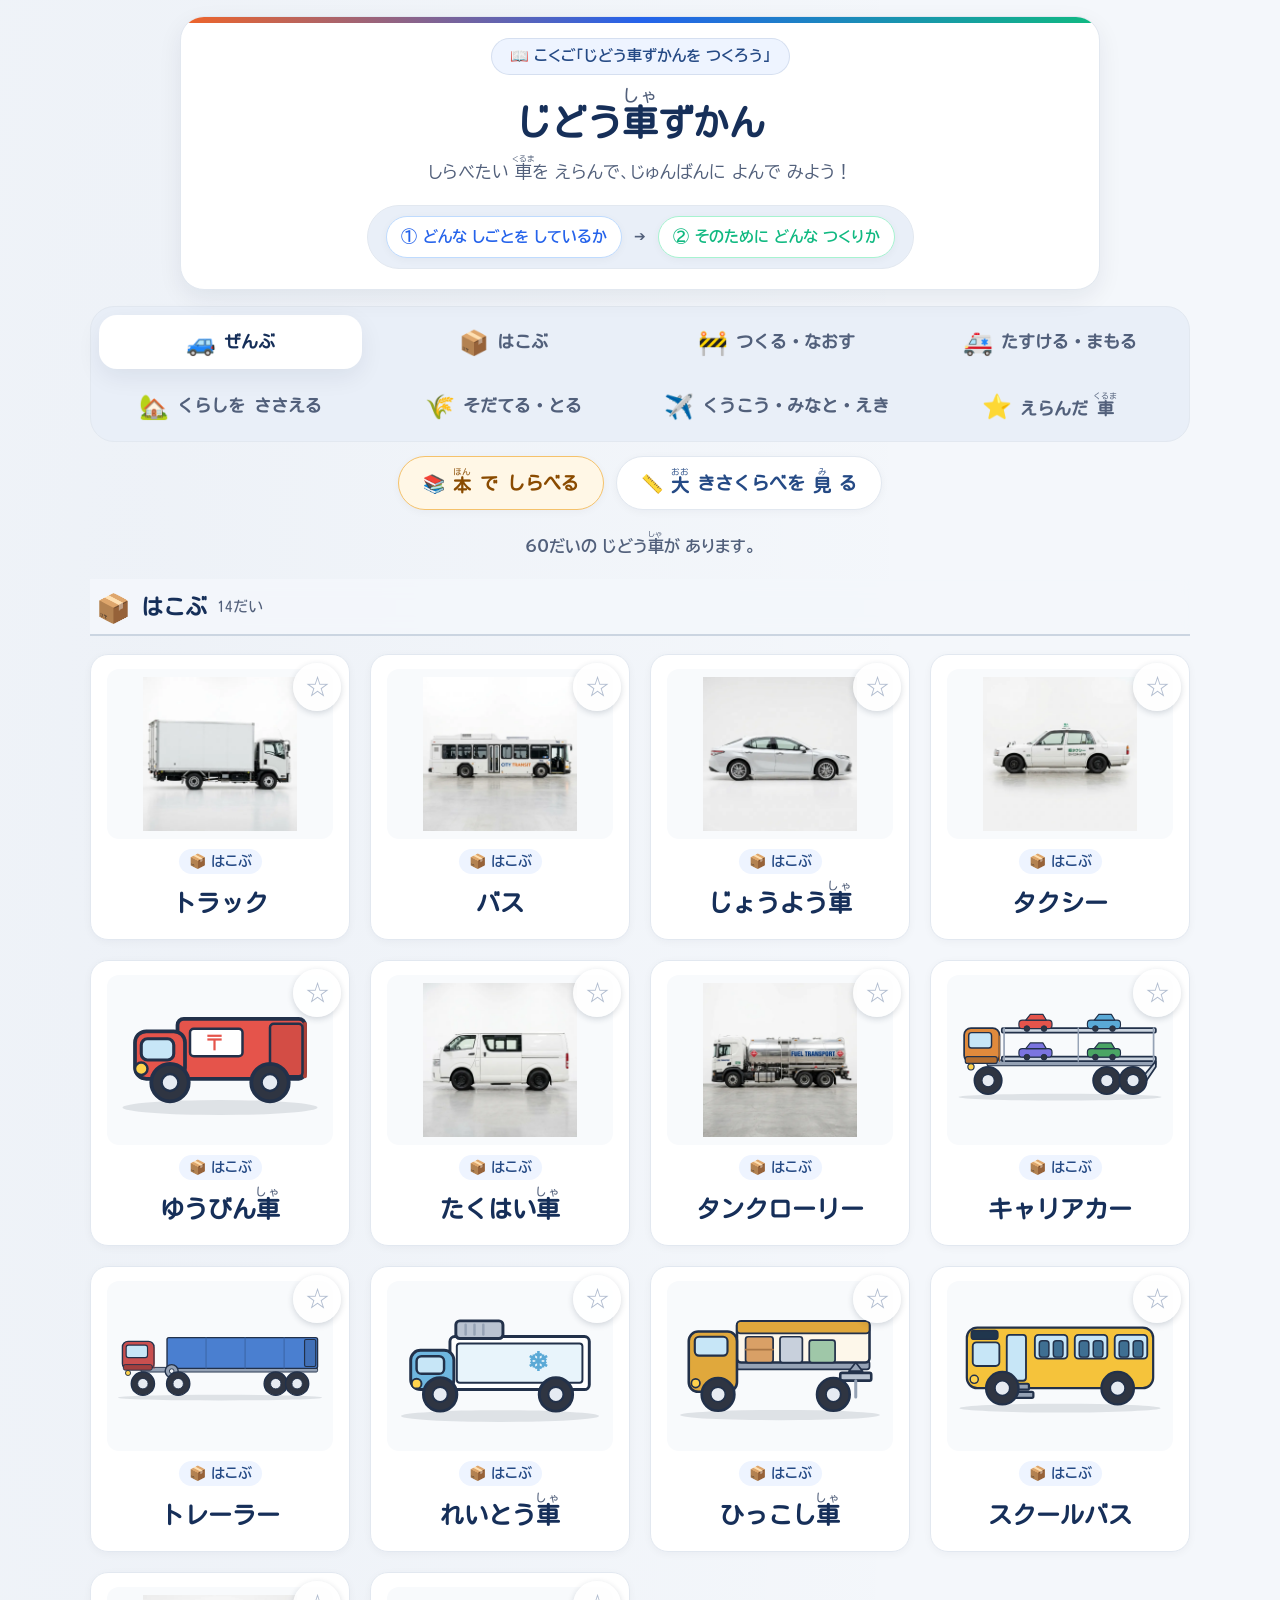
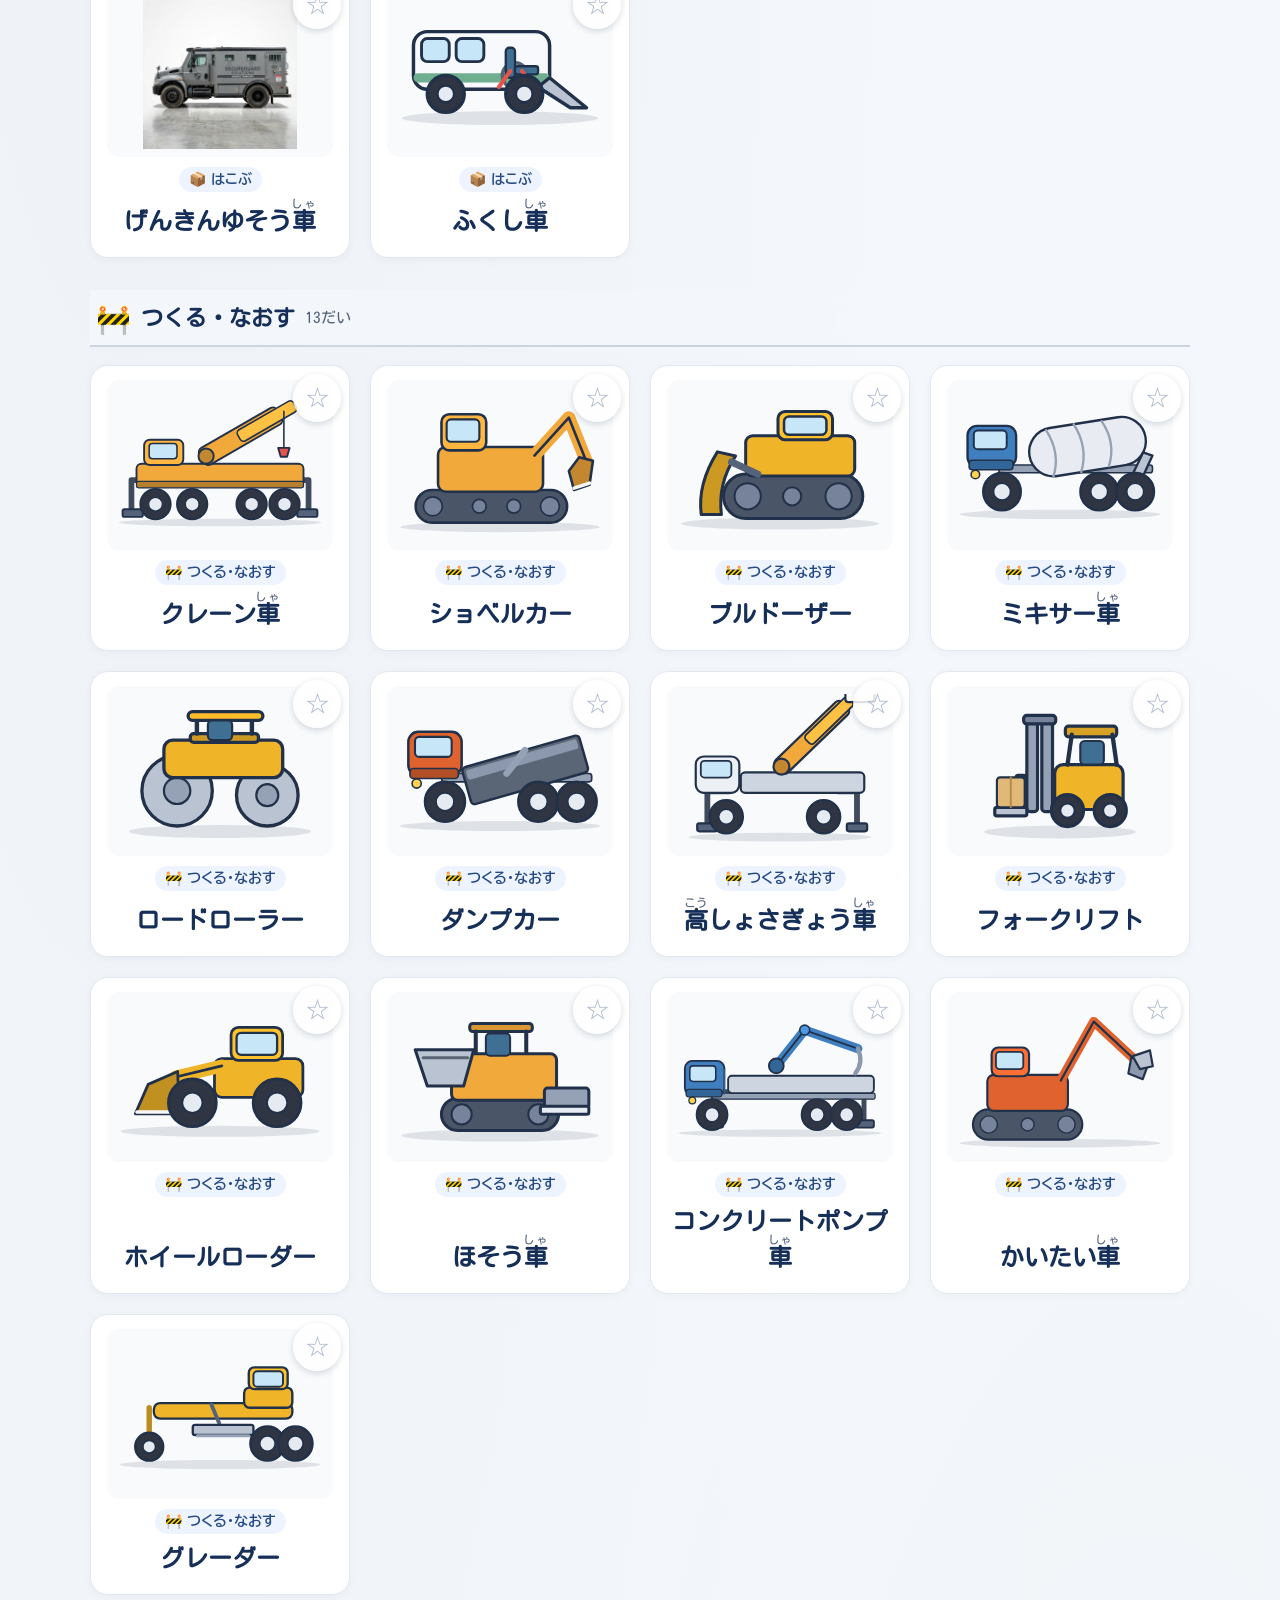
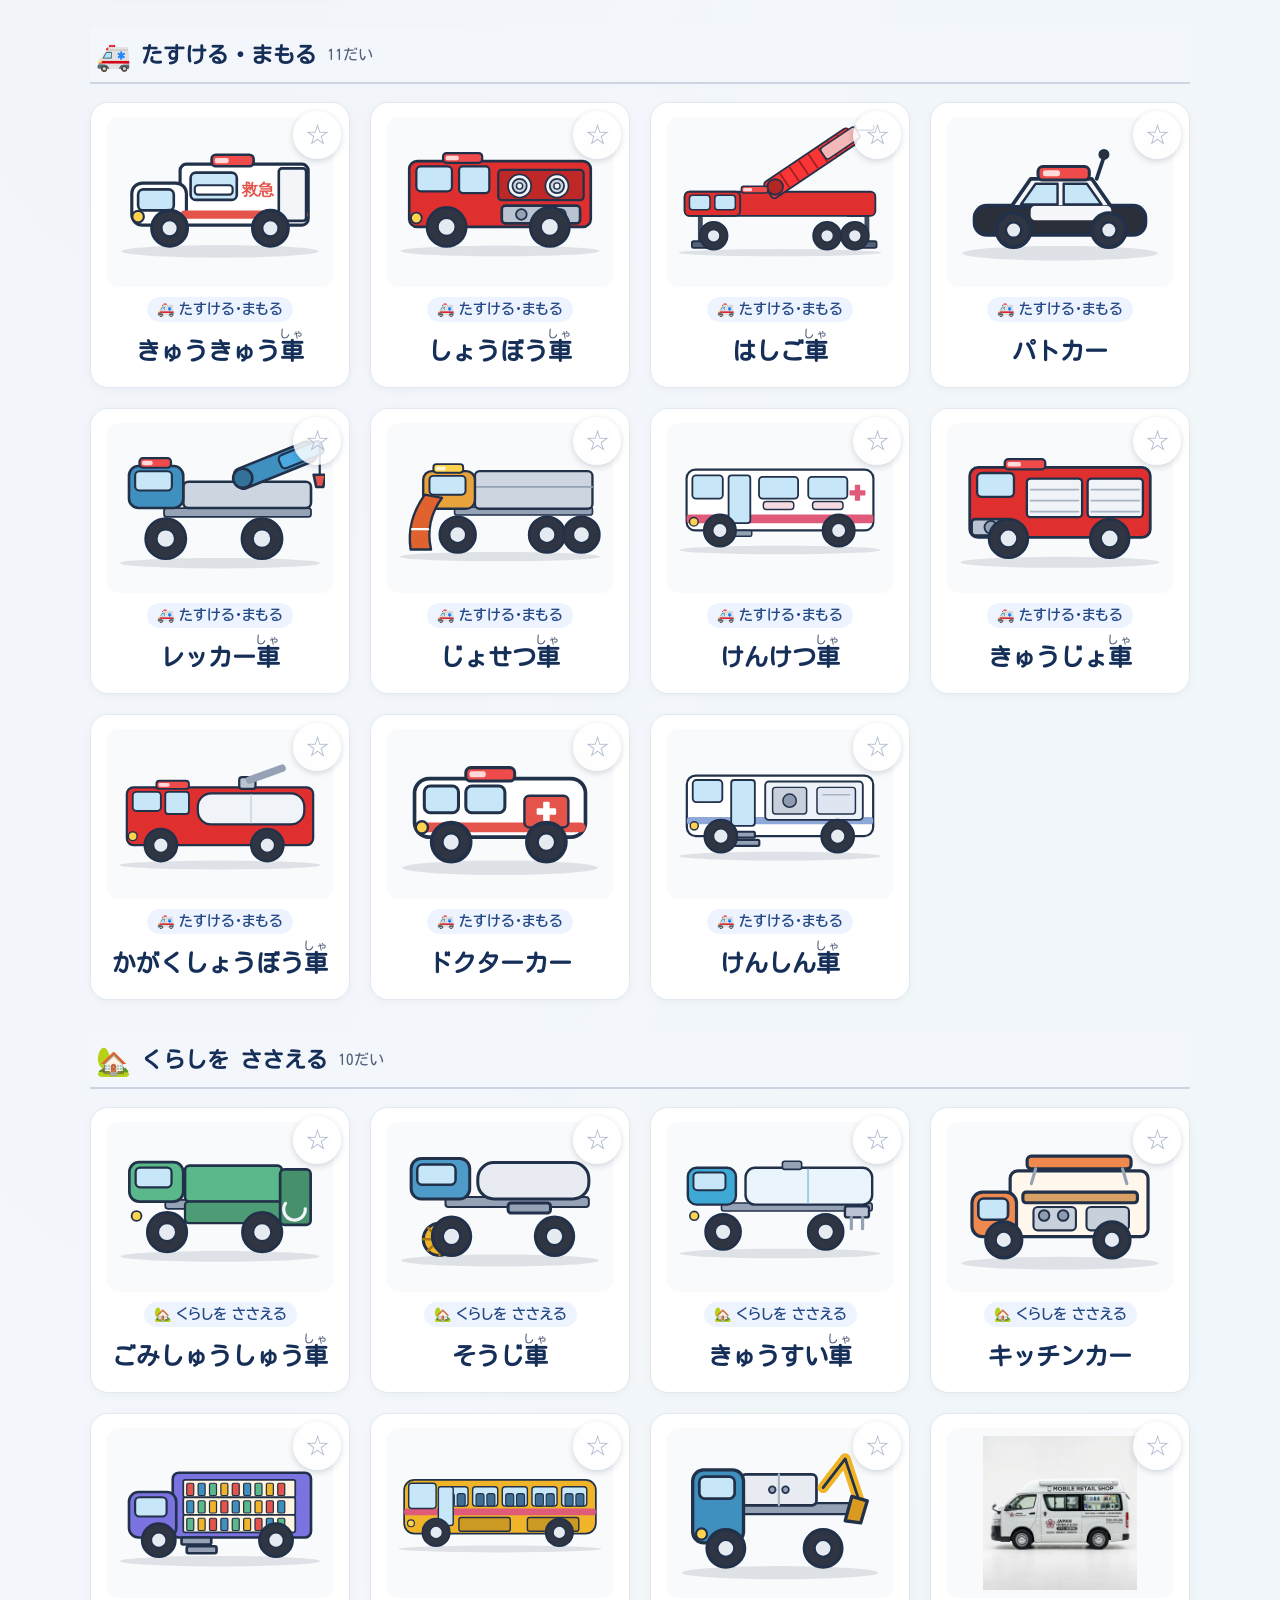
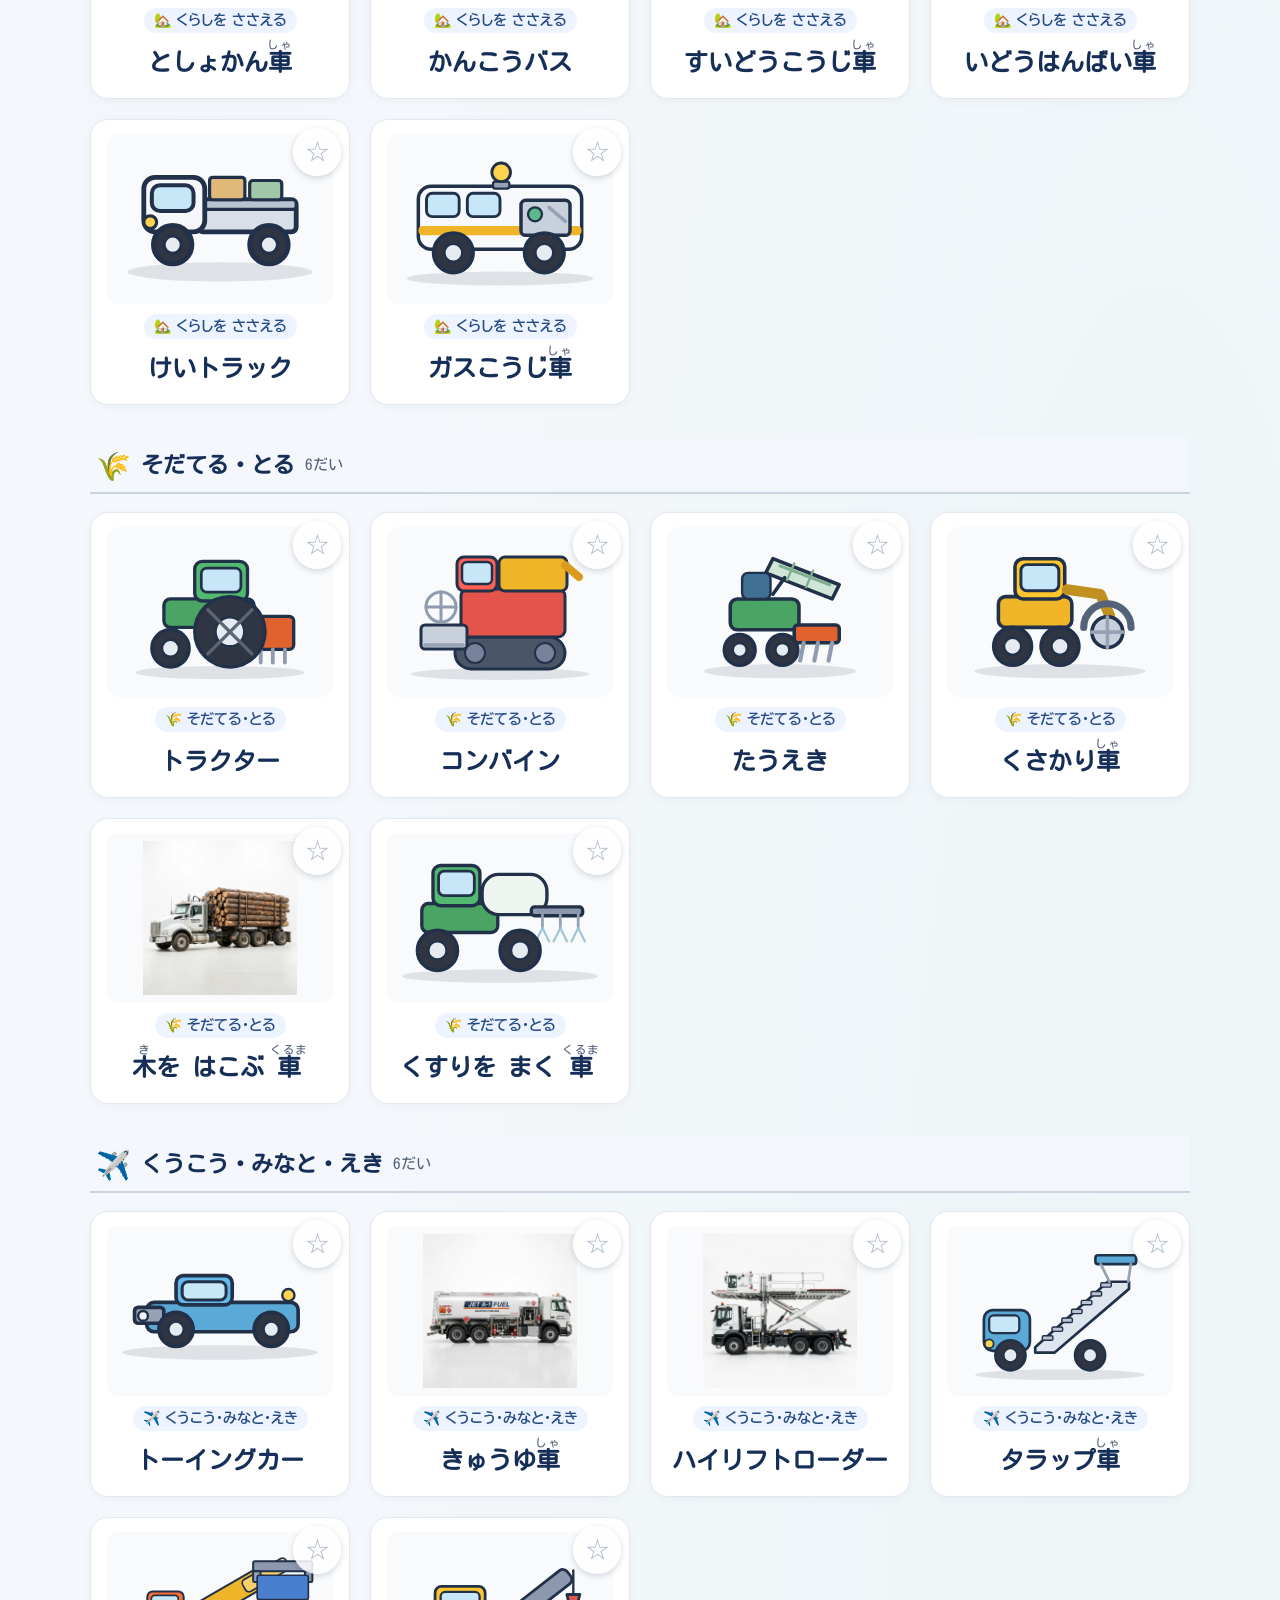
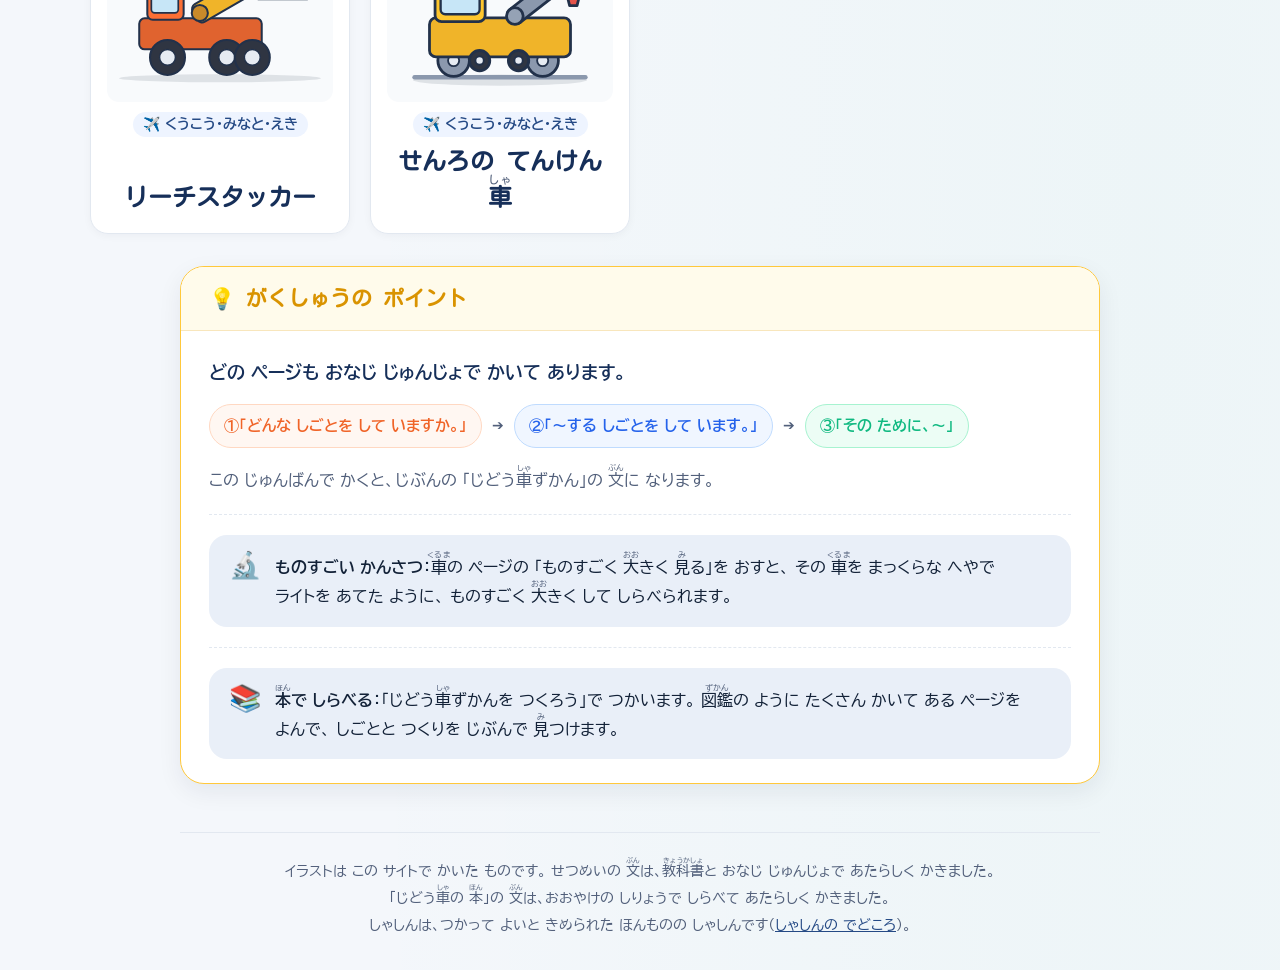
==== commit 6182a9f7: "写真の出典表示のしくみを足す（写真の差しかえは作業中） Wikimedia Commons の自由ライセンスの写真（CC0・PD・CC BY・CC BY-SA）に 置きかえるための土台。ライセンスの条" ====
--- a/index.html
+++ b/index.html
@@ -192,7 +192,8 @@
     <p>
       イラストは この サイトで かいた ものです。
       せつめいの <ruby>文<rt>ぶん</rt></ruby>は、<ruby>教科書<rt>きょうかしょ</rt></ruby>と おなじ じゅんじょで あたらしく かきました。<br>
-      「じどう<ruby>車<rt>しゃ</rt></ruby>の <ruby>本<rt>ほん</rt></ruby>」の <ruby>文<rt>ぶん</rt></ruby>は、おおやけの しりょうで しらべて あたらしく かきました。
+      「じどう<ruby>車<rt>しゃ</rt></ruby>の <ruby>本<rt>ほん</rt></ruby>」の <ruby>文<rt>ぶん</rt></ruby>は、おおやけの しりょうで しらべて あたらしく かきました。<br>
+      しゃしんは、つかって よいと きめられた ほんものの しゃしんです（<a href="credits.html">しゃしんの でどころ</a>）。
     </p>
     <!-- ⚠️ 行き先の リンクを 手で 書かない こと。中身は 正本の 部品
          standards/web/giga-app-links.js（配布物 web/giga-app-links.js）が
@@ -213,6 +214,7 @@
 
   <script src="car-art.js"></script>
   <script src="cars-data.js"></script>
+  <script src="photo-credits.js"></script>
   <script src="parts-data.js"></script>
   <!-- じどう車の 本（hon-data.js が 中身、hon.js が 画面） -->
   <script src="hon-data.js"></script>
--- a/fonts.css
+++ b/fonts.css
@@ -19,7 +19,7 @@
   font-weight: 400;
   font-display: swap;
   src: url('./fonts/biz-udpgothic-400-1.woff2') format('woff2');
-  unicode-range: U+20-7e, U+2010, U+2015, U+2025-2026, U+2032-2033, U+203b, U+2103, U+2190-2193, U+2460-2462, U+25a0-25a1, U+25b2-25b3, U+25cb, U+25ce-25cf, U+2605-2606, U+2661, U+266a, U+2713, U+2715, U+2794, U+3001-3002, U+3008-3011, U+3014-3015, U+301c, U+3041-30ff, U+4e00, U+4e03, U+4e07, U+4e09-4e0b, U+4e2d, U+4e38, U+4e5d, U+4e8c, U+4e94, U+4ea4, U+4eac, U+4eba, U+4eca, U+4f11, U+4f1a, U+4f53, U+4f55, U+4f5c, U+4f7f, U+5143-5144, U+5148-5149, U+5165, U+516b-516d, U+5185-5186, U+51ac, U+51fa, U+5200, U+5206-5207, U+524d, U+529b, U+52d5, U+5317, U+5341, U+5343, U+5348, U+534a, U+5357, U+539f, U+53cb, U+53e3-53e4, U+53f0, U+53f3, U+5408, U+540c-540d, U+56db, U+56de, U+56f3, U+56fd, U+5712, U+571f, U+5730, U+5834, U+585e, U+58f0, U+58f2, U+590f, U+5915-5916, U+591a, U+591c, U+5927, U+5929-592a, U+5973, U+59b9, U+59c9, U+5b50, U+5b57, U+5b66, U+5ba4, U+5bb6, U+5bfa, U+5c0f, U+5c11, U+5c71, U+5ca9, U+5ddd, U+5de5-5de6, U+5e02, U+5e30, U+5e74, U+5e83, U+5e97, U+5f13, U+5f15, U+5f1f, U+5f31, U+5f37, U+5f53, U+5f62, U+5f8c, U+5fc3, U+601d, U+6210, U+6238, U+623b, U+624b, U+624d, U+6559, U+6570, U+6587, U+65b0, U+65b9, U+65e5, U+65e9, U+660e, U+661f, U+6625, U+663c, U+6642, U+6674, U+66dc, U+66f8, U+6708, U+671d, U+6728, U+672b-672c, U+6751, U+6765, U+6771, U+6797, U+6821, U+68ee, U+697d, U+6b4c, U+6b62-6b63, U+6b69, U+6bcd-6bce, U+6bdb, U+6c17, U+6c34, U+6c60, U+6c7d, U+6d3b, U+6d77, U+706b, U+70b9, U+7236, U+725b, U+7269, U+72ac, U+7389, U+738b, U+7406, U+751f, U+7528, U+7530, U+7537, U+753a-753b, U+756a, U+767d-767e, U+76ee, U+76f4, U+77e2, U+77e5, U+77f3, U+793e, U+79cb, U+79d1, U+7a7a, U+7acb, U+7aef, U+7af9, U+7b54, U+7b97, U+7c73, U+7cf8, U+7d19, U+7d30, U+7d44, U+7d75, U+7dda, U+7fbd, U+7fd2, U+8003, U+8033, U+805e, U+8089, U+81ea, U+8239, U+8272, U+82b1, U+8336, U+8349, U+866b, U+884c, U+897f, U+898b, U+89a7, U+89aa, U+89d2, U+8a00, U+8a08, U+8a18, U+8a71, U+8a73, U+8a9e, U+8aad, U+8c37, U+8c9d, U+8cb7, U+8d64, U+8d70, U+8db3, U+8eca, U+8fd1, U+901a, U+9031, U+9053, U+9060, U+914d, U+91cc, U+91ce, U+91d1, U+9577, U+9580, U+9593, U+96e8, U+96ea, U+96f2, U+96fb, U+9752, U+9762, U+97f3, U+982d, U+9854, U+98a8, U+98df, U+9996, U+99ac, U+9ad8, U+9b5a, U+9ce5, U+9cf4, U+9ea6, U+9ec4, U+9ed2, U+ff01-ff5e, U+ffe5;
+  unicode-range: U+20-7e, U+2010, U+2015, U+2025-2026, U+2032-2033, U+203b, U+2103, U+2190-2193, U+2460-2462, U+25a0-25a1, U+25b2-25b3, U+25cb, U+25ce-25cf, U+2605-2606, U+2661, U+266a, U+2713, U+2715, U+2794, U+3001-3002, U+3008-3012, U+3014-3015, U+301c, U+3041-30ff, U+4e00, U+4e03, U+4e07, U+4e09-4e0b, U+4e2d, U+4e38, U+4e5d, U+4e8b-4e8c, U+4e94, U+4ea4, U+4eac, U+4eba, U+4eca, U+4f11, U+4f1a, U+4f53, U+4f55, U+4f5c, U+4f7f, U+5143-5144, U+5148-5149, U+5165, U+516b-516d, U+5185-5186, U+51ac, U+51fa, U+5200, U+5206-5207, U+524d, U+529b, U+5317, U+5341, U+5343, U+5348, U+534a, U+5357, U+5371, U+539f, U+53cb, U+53e3-53e4, U+53f0, U+53f3, U+5408, U+540c-540d, U+56db, U+56de, U+56f3, U+56fd, U+5712, U+571f, U+5730, U+5834, U+58f0, U+58f2, U+590f, U+5915-5916, U+591a, U+591c, U+5927, U+5929-592a, U+5973, U+59b9, U+59c9, U+5b50, U+5b57, U+5b66, U+5ba4, U+5bb6, U+5bfa, U+5c0f, U+5c11, U+5c4b, U+5c71, U+5ca9, U+5ddd, U+5de5-5de6, U+5e02, U+5e30, U+5e74, U+5e83, U+5e97, U+5f13, U+5f15, U+5f1f, U+5f31, U+5f37, U+5f53, U+5f62, U+5f8c, U+5fc3, U+601d, U+6025, U+6238, U+624b, U+624d, U+6551, U+6559, U+6570, U+6587, U+65b0, U+65b9, U+65e5, U+65e9, U+660e, U+661f, U+6625, U+663c, U+6642, U+6674, U+66dc, U+66f8, U+6708, U+671d, U+6728, U+672c, U+6751, U+6765, U+6771, U+6797, U+6821, U+68ee, U+697d, U+6b4c, U+6b62-6b63, U+6b69, U+6bcd-6bce, U+6bdb, U+6c17, U+6c34, U+6c60, U+6c7d, U+6d3b, U+6d77, U+706b, U+70b9, U+7236, U+725b, U+72ac, U+7389, U+738b, U+7406, U+751f, U+7528, U+7530, U+7537, U+753a-753b, U+756a, U+767d-767e, U+76ee, U+76f4, U+77e2, U+77e5, U+77f3, U+793e, U+79cb, U+79d1, U+7a7a, U+7acb, U+7af9, U+7b54, U+7b97, U+7c73, U+7cf8, U+7d19, U+7d30, U+7d44, U+7d75, U+7dda, U+7fbd, U+7fd2, U+8003, U+8033, U+805e, U+8089, U+81ea, U+8239, U+8272, U+82b1, U+8336, U+8349, U+866b, U+8840, U+884c, U+897f, U+898b, U+89aa, U+89d2, U+8a00, U+8a08, U+8a18, U+8a71, U+8a9e, U+8aad, U+8c37, U+8c9d, U+8cb7, U+8d64, U+8d70, U+8db3, U+8eca, U+8fd1, U+901a, U+9031, U+9053, U+9060, U+91cc, U+91ce, U+91d1, U+9451, U+9577, U+9580, U+9593, U+96e8, U+96ea, U+96f2, U+96fb, U+9752, U+9762, U+97f3, U+982d, U+9854, U+98a8, U+98df, U+9996, U+99ac, U+9ad8, U+9b5a, U+9ce5, U+9cf4, U+9ea6, U+9ec4, U+9ed2, U+ff01-ff5e, U+ffe5;
 }
 
 @font-face {
@@ -28,7 +28,7 @@
   font-weight: 700;
   font-display: swap;
   src: url('./fonts/biz-udpgothic-700-1.woff2') format('woff2');
-  unicode-range: U+20-7e, U+2010, U+2015, U+2025-2026, U+2032-2033, U+203b, U+2103, U+2190-2193, U+2460-2462, U+25a0-25a1, U+25b2-25b3, U+25cb, U+25ce-25cf, U+2605-2606, U+2661, U+266a, U+2713, U+2715, U+2794, U+3001-3002, U+3008-3011, U+3014-3015, U+301c, U+3041-30ff, U+4e00, U+4e03, U+4e07, U+4e09-4e0b, U+4e2d, U+4e38, U+4e5d, U+4e8c, U+4e94, U+4ea4, U+4eac, U+4eba, U+4eca, U+4f11, U+4f1a, U+4f53, U+4f55, U+4f5c, U+4f7f, U+5143-5144, U+5148-5149, U+5165, U+516b-516d, U+5185-5186, U+51ac, U+51fa, U+5200, U+5206-5207, U+524d, U+529b, U+52d5, U+5317, U+5341, U+5343, U+5348, U+534a, U+5357, U+539f, U+53cb, U+53e3-53e4, U+53f0, U+53f3, U+5408, U+540c-540d, U+56db, U+56de, U+56f3, U+56fd, U+5712, U+571f, U+5730, U+5834, U+585e, U+58f0, U+58f2, U+590f, U+5915-5916, U+591a, U+591c, U+5927, U+5929-592a, U+5973, U+59b9, U+59c9, U+5b50, U+5b57, U+5b66, U+5ba4, U+5bb6, U+5bfa, U+5c0f, U+5c11, U+5c71, U+5ca9, U+5ddd, U+5de5-5de6, U+5e02, U+5e30, U+5e74, U+5e83, U+5e97, U+5f13, U+5f15, U+5f1f, U+5f31, U+5f37, U+5f53, U+5f62, U+5f8c, U+5fc3, U+601d, U+6210, U+6238, U+623b, U+624b, U+624d, U+6559, U+6570, U+6587, U+65b0, U+65b9, U+65e5, U+65e9, U+660e, U+661f, U+6625, U+663c, U+6642, U+6674, U+66dc, U+66f8, U+6708, U+671d, U+6728, U+672b-672c, U+6751, U+6765, U+6771, U+6797, U+6821, U+68ee, U+697d, U+6b4c, U+6b62-6b63, U+6b69, U+6bcd-6bce, U+6bdb, U+6c17, U+6c34, U+6c60, U+6c7d, U+6d3b, U+6d77, U+706b, U+70b9, U+7236, U+725b, U+7269, U+72ac, U+7389, U+738b, U+7406, U+751f, U+7528, U+7530, U+7537, U+753a-753b, U+756a, U+767d-767e, U+76ee, U+76f4, U+77e2, U+77e5, U+77f3, U+793e, U+79cb, U+79d1, U+7a7a, U+7acb, U+7aef, U+7af9, U+7b54, U+7b97, U+7c73, U+7cf8, U+7d19, U+7d30, U+7d44, U+7d75, U+7dda, U+7fbd, U+7fd2, U+8003, U+8033, U+805e, U+8089, U+81ea, U+8239, U+8272, U+82b1, U+8336, U+8349, U+866b, U+884c, U+897f, U+898b, U+89a7, U+89aa, U+89d2, U+8a00, U+8a08, U+8a18, U+8a71, U+8a73, U+8a9e, U+8aad, U+8c37, U+8c9d, U+8cb7, U+8d64, U+8d70, U+8db3, U+8eca, U+8fd1, U+901a, U+9031, U+9053, U+9060, U+914d, U+91cc, U+91ce, U+91d1, U+9577, U+9580, U+9593, U+96e8, U+96ea, U+96f2, U+96fb, U+9752, U+9762, U+97f3, U+982d, U+9854, U+98a8, U+98df, U+9996, U+99ac, U+9ad8, U+9b5a, U+9ce5, U+9cf4, U+9ea6, U+9ec4, U+9ed2, U+ff01-ff5e, U+ffe5;
+  unicode-range: U+20-7e, U+2010, U+2015, U+2025-2026, U+2032-2033, U+203b, U+2103, U+2190-2193, U+2460-2462, U+25a0-25a1, U+25b2-25b3, U+25cb, U+25ce-25cf, U+2605-2606, U+2661, U+266a, U+2713, U+2715, U+2794, U+3001-3002, U+3008-3012, U+3014-3015, U+301c, U+3041-30ff, U+4e00, U+4e03, U+4e07, U+4e09-4e0b, U+4e2d, U+4e38, U+4e5d, U+4e8b-4e8c, U+4e94, U+4ea4, U+4eac, U+4eba, U+4eca, U+4f11, U+4f1a, U+4f53, U+4f55, U+4f5c, U+4f7f, U+5143-5144, U+5148-5149, U+5165, U+516b-516d, U+5185-5186, U+51ac, U+51fa, U+5200, U+5206-5207, U+524d, U+529b, U+5317, U+5341, U+5343, U+5348, U+534a, U+5357, U+5371, U+539f, U+53cb, U+53e3-53e4, U+53f0, U+53f3, U+5408, U+540c-540d, U+56db, U+56de, U+56f3, U+56fd, U+5712, U+571f, U+5730, U+5834, U+58f0, U+58f2, U+590f, U+5915-5916, U+591a, U+591c, U+5927, U+5929-592a, U+5973, U+59b9, U+59c9, U+5b50, U+5b57, U+5b66, U+5ba4, U+5bb6, U+5bfa, U+5c0f, U+5c11, U+5c4b, U+5c71, U+5ca9, U+5ddd, U+5de5-5de6, U+5e02, U+5e30, U+5e74, U+5e83, U+5e97, U+5f13, U+5f15, U+5f1f, U+5f31, U+5f37, U+5f53, U+5f62, U+5f8c, U+5fc3, U+601d, U+6025, U+6238, U+624b, U+624d, U+6551, U+6559, U+6570, U+6587, U+65b0, U+65b9, U+65e5, U+65e9, U+660e, U+661f, U+6625, U+663c, U+6642, U+6674, U+66dc, U+66f8, U+6708, U+671d, U+6728, U+672c, U+6751, U+6765, U+6771, U+6797, U+6821, U+68ee, U+697d, U+6b4c, U+6b62-6b63, U+6b69, U+6bcd-6bce, U+6bdb, U+6c17, U+6c34, U+6c60, U+6c7d, U+6d3b, U+6d77, U+706b, U+70b9, U+7236, U+725b, U+72ac, U+7389, U+738b, U+7406, U+751f, U+7528, U+7530, U+7537, U+753a-753b, U+756a, U+767d-767e, U+76ee, U+76f4, U+77e2, U+77e5, U+77f3, U+793e, U+79cb, U+79d1, U+7a7a, U+7acb, U+7af9, U+7b54, U+7b97, U+7c73, U+7cf8, U+7d19, U+7d30, U+7d44, U+7d75, U+7dda, U+7fbd, U+7fd2, U+8003, U+8033, U+805e, U+8089, U+81ea, U+8239, U+8272, U+82b1, U+8336, U+8349, U+866b, U+8840, U+884c, U+897f, U+898b, U+89aa, U+89d2, U+8a00, U+8a08, U+8a18, U+8a71, U+8a9e, U+8aad, U+8c37, U+8c9d, U+8cb7, U+8d64, U+8d70, U+8db3, U+8eca, U+8fd1, U+901a, U+9031, U+9053, U+9060, U+91cc, U+91ce, U+91d1, U+9451, U+9577, U+9580, U+9593, U+96e8, U+96ea, U+96f2, U+96fb, U+9752, U+9762, U+97f3, U+982d, U+9854, U+98a8, U+98df, U+9996, U+99ac, U+9ad8, U+9b5a, U+9ce5, U+9cf4, U+9ea6, U+9ec4, U+9ed2, U+ff01-ff5e, U+ffe5;
 }
 
 @font-face {
@@ -37,5 +37,5 @@
   font-weight: 400;
   font-display: swap;
   src: url('./fonts/kosugi-maru-400-1.woff2') format('woff2');
-  unicode-range: U+20-7e, U+2010, U+2015, U+2025-2026, U+2032-2033, U+203b, U+2103, U+2190-2193, U+2460-2462, U+25a0-25a1, U+25b2-25b3, U+25cb, U+25ce-25cf, U+2605-2606, U+2661, U+266a, U+2713, U+2715, U+2794, U+3001-3002, U+3008-3011, U+3014-3015, U+301c, U+3041-30ff, U+4e00, U+4e03, U+4e07, U+4e09-4e0b, U+4e2d, U+4e38, U+4e5d, U+4e8c, U+4e94, U+4ea4, U+4eac, U+4eba, U+4eca, U+4f11, U+4f1a, U+4f53, U+4f55, U+4f5c, U+4f7f, U+5143-5144, U+5148-5149, U+5165, U+516b-516d, U+5185-5186, U+51ac, U+51fa, U+5200, U+5206-5207, U+524d, U+529b, U+52d5, U+5317, U+5341, U+5343, U+5348, U+534a, U+5357, U+539f, U+53cb, U+53e3-53e4, U+53f0, U+53f3, U+5408, U+540c-540d, U+56db, U+56de, U+56f3, U+56fd, U+5712, U+571f, U+5730, U+5834, U+585e, U+58f0, U+58f2, U+590f, U+5915-5916, U+591a, U+591c, U+5927, U+5929-592a, U+5973, U+59b9, U+59c9, U+5b50, U+5b57, U+5b66, U+5ba4, U+5bb6, U+5bfa, U+5c0f, U+5c11, U+5c71, U+5ca9, U+5ddd, U+5de5-5de6, U+5e02, U+5e30, U+5e74, U+5e83, U+5e97, U+5f13, U+5f15, U+5f1f, U+5f31, U+5f37, U+5f53, U+5f62, U+5f8c, U+5fc3, U+601d, U+6210, U+6238, U+623b, U+624b, U+624d, U+6559, U+6570, U+6587, U+65b0, U+65b9, U+65e5, U+65e9, U+660e, U+661f, U+6625, U+663c, U+6642, U+6674, U+66dc, U+66f8, U+6708, U+671d, U+6728, U+672b-672c, U+6751, U+6765, U+6771, U+6797, U+6821, U+68ee, U+697d, U+6b4c, U+6b62-6b63, U+6b69, U+6bcd-6bce, U+6bdb, U+6c17, U+6c34, U+6c60, U+6c7d, U+6d3b, U+6d77, U+706b, U+70b9, U+7236, U+725b, U+7269, U+72ac, U+7389, U+738b, U+7406, U+751f, U+7528, U+7530, U+7537, U+753a-753b, U+756a, U+767d-767e, U+76ee, U+76f4, U+77e2, U+77e5, U+77f3, U+793e, U+79cb, U+79d1, U+7a7a, U+7acb, U+7aef, U+7af9, U+7b54, U+7b97, U+7c73, U+7cf8, U+7d19, U+7d30, U+7d44, U+7d75, U+7dda, U+7fbd, U+7fd2, U+8003, U+8033, U+805e, U+8089, U+81ea, U+8239, U+8272, U+82b1, U+8336, U+8349, U+866b, U+884c, U+897f, U+898b, U+89a7, U+89aa, U+89d2, U+8a00, U+8a08, U+8a18, U+8a71, U+8a73, U+8a9e, U+8aad, U+8c37, U+8c9d, U+8cb7, U+8d64, U+8d70, U+8db3, U+8eca, U+8fd1, U+901a, U+9031, U+9053, U+9060, U+914d, U+91cc, U+91ce, U+91d1, U+9577, U+9580, U+9593, U+96e8, U+96ea, U+96f2, U+96fb, U+9752, U+9762, U+97f3, U+982d, U+9854, U+98a8, U+98df, U+9996, U+99ac, U+9ad8, U+9b5a, U+9ce5, U+9cf4, U+9ea6, U+9ec4, U+9ed2, U+ff01-ff5e, U+ffe5;
+  unicode-range: U+20-7e, U+2010, U+2015, U+2025-2026, U+2032-2033, U+203b, U+2103, U+2190-2193, U+2460-2462, U+25a0-25a1, U+25b2-25b3, U+25cb, U+25ce-25cf, U+2605-2606, U+2661, U+266a, U+2713, U+2715, U+2794, U+3001-3002, U+3008-3012, U+3014-3015, U+301c, U+3041-30ff, U+4e00, U+4e03, U+4e07, U+4e09-4e0b, U+4e2d, U+4e38, U+4e5d, U+4e8b-4e8c, U+4e94, U+4ea4, U+4eac, U+4eba, U+4eca, U+4f11, U+4f1a, U+4f53, U+4f55, U+4f5c, U+4f7f, U+5143-5144, U+5148-5149, U+5165, U+516b-516d, U+5185-5186, U+51ac, U+51fa, U+5200, U+5206-5207, U+524d, U+529b, U+5317, U+5341, U+5343, U+5348, U+534a, U+5357, U+5371, U+539f, U+53cb, U+53e3-53e4, U+53f0, U+53f3, U+5408, U+540c-540d, U+56db, U+56de, U+56f3, U+56fd, U+5712, U+571f, U+5730, U+5834, U+58f0, U+58f2, U+590f, U+5915-5916, U+591a, U+591c, U+5927, U+5929-592a, U+5973, U+59b9, U+59c9, U+5b50, U+5b57, U+5b66, U+5ba4, U+5bb6, U+5bfa, U+5c0f, U+5c11, U+5c4b, U+5c71, U+5ca9, U+5ddd, U+5de5-5de6, U+5e02, U+5e30, U+5e74, U+5e83, U+5e97, U+5f13, U+5f15, U+5f1f, U+5f31, U+5f37, U+5f53, U+5f62, U+5f8c, U+5fc3, U+601d, U+6025, U+6238, U+624b, U+624d, U+6551, U+6559, U+6570, U+6587, U+65b0, U+65b9, U+65e5, U+65e9, U+660e, U+661f, U+6625, U+663c, U+6642, U+6674, U+66dc, U+66f8, U+6708, U+671d, U+6728, U+672c, U+6751, U+6765, U+6771, U+6797, U+6821, U+68ee, U+697d, U+6b4c, U+6b62-6b63, U+6b69, U+6bcd-6bce, U+6bdb, U+6c17, U+6c34, U+6c60, U+6c7d, U+6d3b, U+6d77, U+706b, U+70b9, U+7236, U+725b, U+72ac, U+7389, U+738b, U+7406, U+751f, U+7528, U+7530, U+7537, U+753a-753b, U+756a, U+767d-767e, U+76ee, U+76f4, U+77e2, U+77e5, U+77f3, U+793e, U+79cb, U+79d1, U+7a7a, U+7acb, U+7af9, U+7b54, U+7b97, U+7c73, U+7cf8, U+7d19, U+7d30, U+7d44, U+7d75, U+7dda, U+7fbd, U+7fd2, U+8003, U+8033, U+805e, U+8089, U+81ea, U+8239, U+8272, U+82b1, U+8336, U+8349, U+866b, U+8840, U+884c, U+897f, U+898b, U+89aa, U+89d2, U+8a00, U+8a08, U+8a18, U+8a71, U+8a9e, U+8aad, U+8c37, U+8c9d, U+8cb7, U+8d64, U+8d70, U+8db3, U+8eca, U+8fd1, U+901a, U+9031, U+9053, U+9060, U+91cc, U+91ce, U+91d1, U+9451, U+9577, U+9580, U+9593, U+96e8, U+96ea, U+96f2, U+96fb, U+9752, U+9762, U+97f3, U+982d, U+9854, U+98a8, U+98df, U+9996, U+99ac, U+9ad8, U+9b5a, U+9ce5, U+9cf4, U+9ea6, U+9ec4, U+9ed2, U+ff01-ff5e, U+ffe5;
 }
--- a/hon.css
+++ b/hon.css
@@ -91,6 +91,7 @@
   font-size: var(--fs-small);
   font-weight: 700;
   line-height: 1.8;
+  white-space: nowrap;
   box-shadow: 0 2px 6px rgba(30, 43, 69, .18);
 }
 
@@ -208,7 +209,7 @@
 }
 
 .hon__look {
-  margin-top: 14px;
+  margin-bottom: 12px;
 }
 
 .hon__look-h {
@@ -662,6 +663,7 @@
   border-radius: var(--radius-pill);
   padding: 2px 10px;
   font-size: 17px;
+  white-space: nowrap;
 }
 
 /* ---------- ひとこと（したに すこし 出る） ---------- */
@@ -1048,3 +1050,25 @@
     font-size: 17px;
   }
 }
+
+/* ---------- 写真の でどころ（app.js の photoCredit） ---------- */
+.photo-credit {
+  margin-top: 8px;
+  font-size: 14px;
+  line-height: 1.6;
+  color: var(--ink-sub);
+  text-align: center;
+  word-break: break-word;
+}
+
+.photo-credit a {
+  color: var(--navy);
+}
+
+.photo-credit__chg {
+  display: block;
+}
+
+.site-footer a {
+  color: var(--navy);
+}
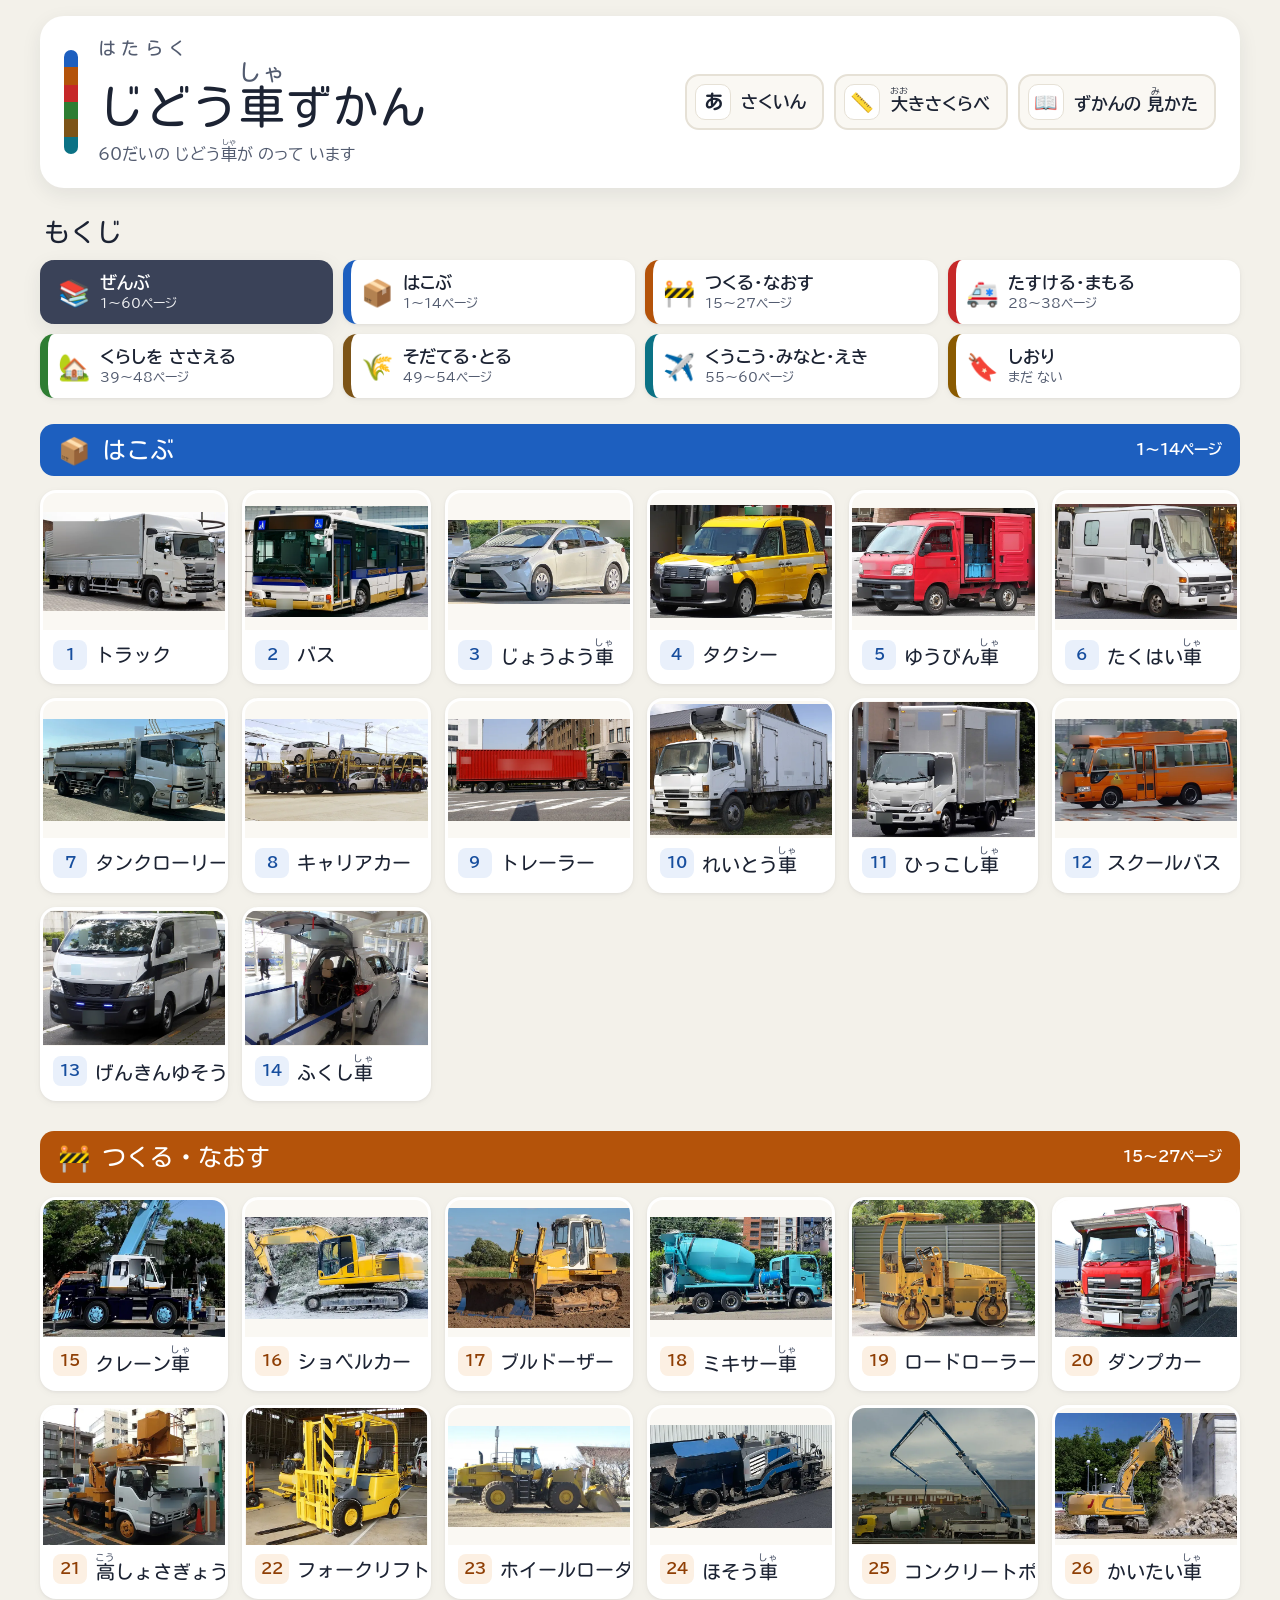
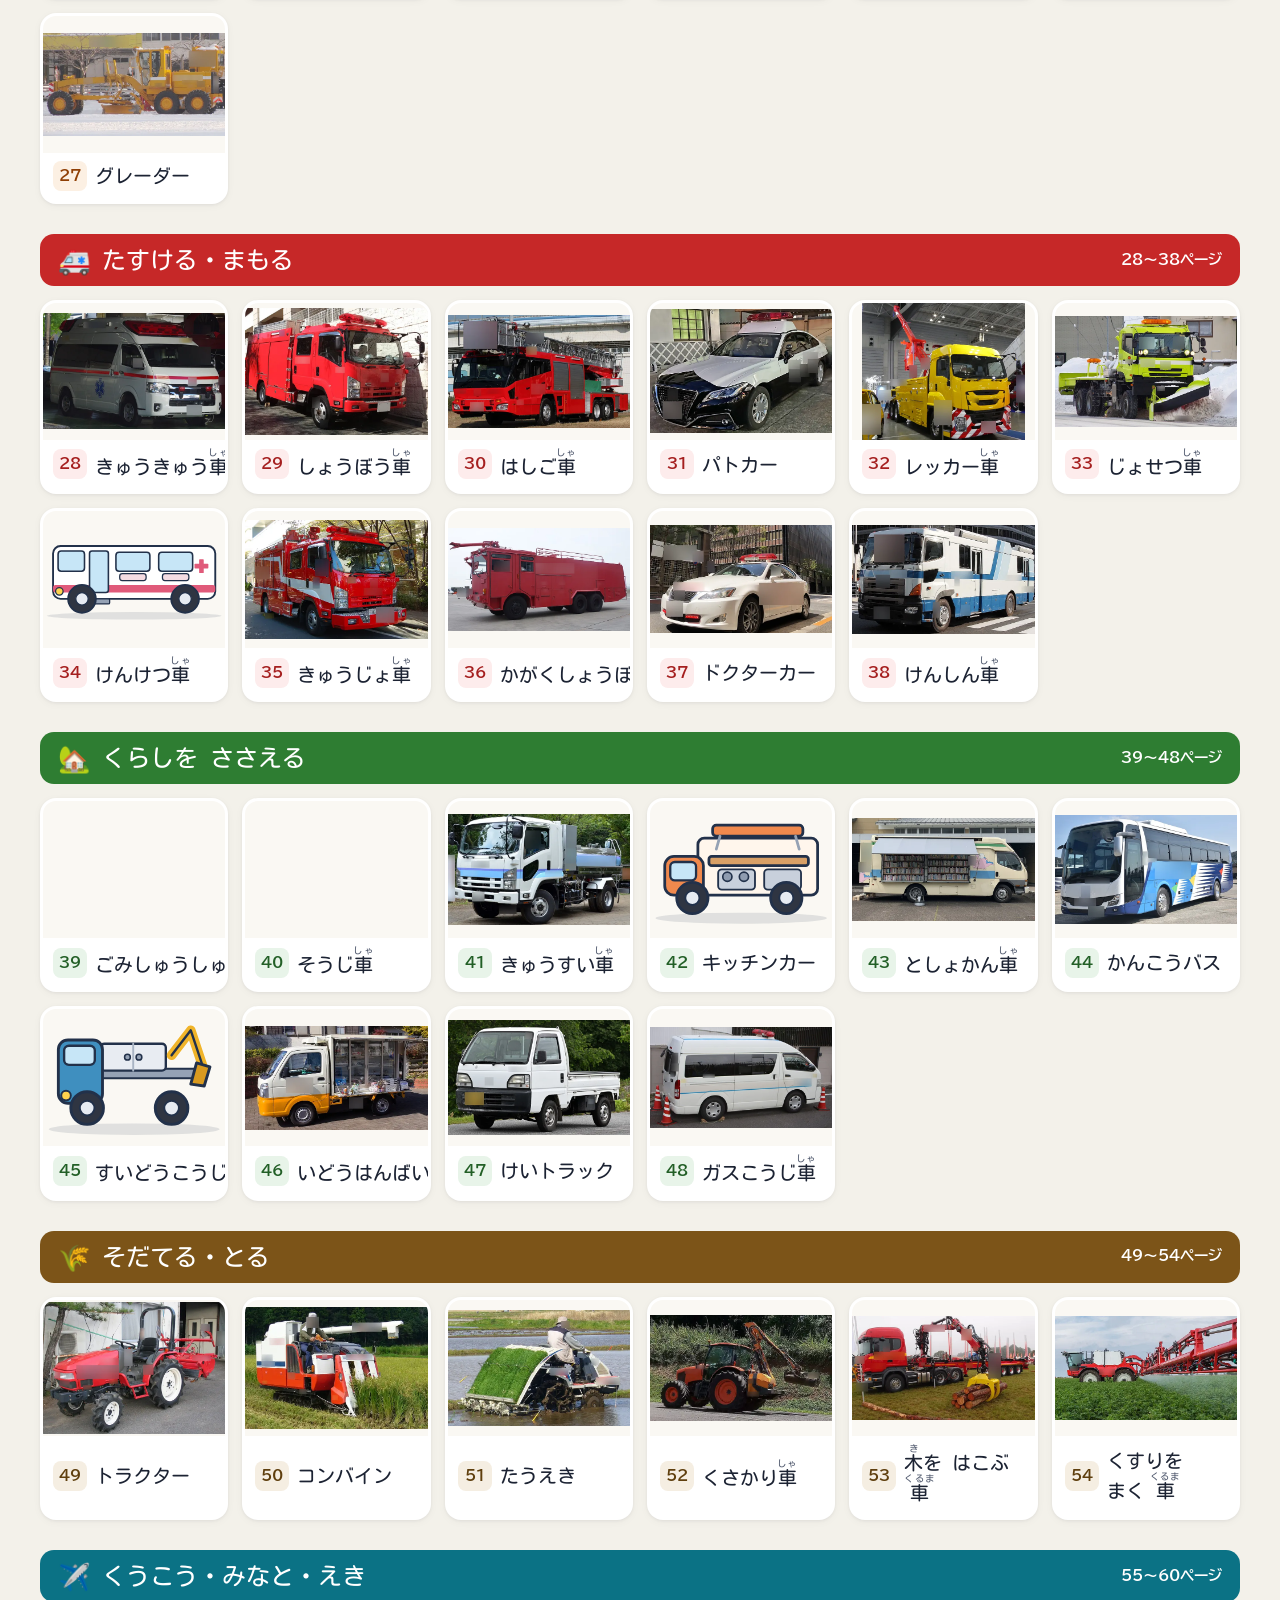
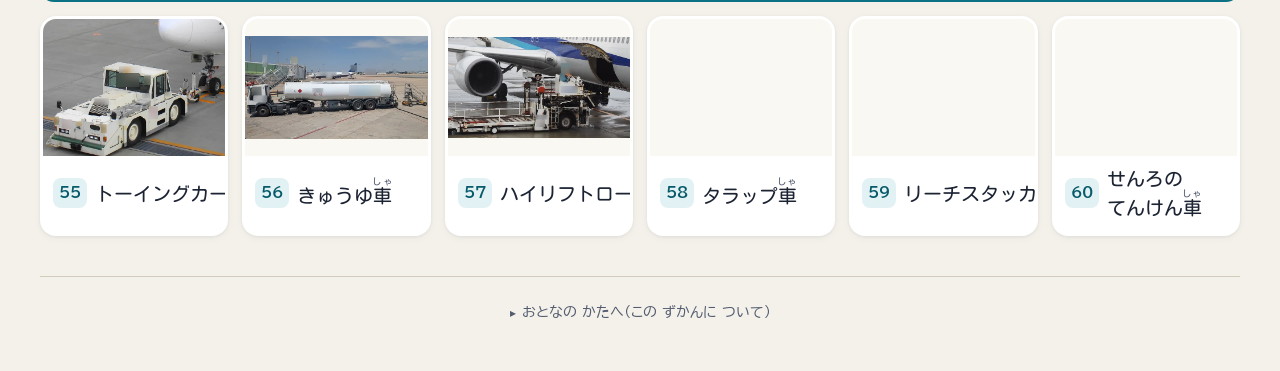
==== commit 889c0e65: "ずかん: こたえを 出さない 本物の 図鑑に 作りなおす 2学期の おわりの 1年生が、アプリを そうさして 書きうつす だけで 「じどう車しょうかいカード」が しあがって しまう 作りだったので、 " ====
--- a/index.html
+++ b/index.html
@@ -4,13 +4,13 @@
 <head>
   <meta charset="UTF-8">
   <meta name="viewport" content="width=device-width, initial-scale=1.0">
-  <title>じどう車ずかん - しごとと つくりを しらべよう</title>
-  <meta name="description" content="小学1年生 国語「じどう車ずかんをつくろう」のための しらべ学習サイト。はたらく じどう車の しごとと つくりを、教科書と おなじ じゅんじょで よめます。図鑑の ように よんで、しごとと つくりに 線を ひいて あつめる「じどう車の 本」も あります。">
+  <title>じどう車ずかん - はたらく じどう車 60だい</title>
+  <meta name="description" content="小学1年生 国語「じどう車くらべ」「じどう車ずかんを つくろう」で つかう、はたらく じどう車の ずかん。60だいの 写真と 見出しの ついた せつめいを よんで、しごとと つくりを じぶんで 見つける ための ずかんです。">
   <meta property="og:type" content="website">
   <meta property="og:site_name" content="GIGA school">
   <meta property="og:locale" content="ja_JP">
-  <meta property="og:title" content="じどう車ずかん - しごとと つくりを しらべよう">
-  <meta property="og:description" content="小学1年生 国語「じどう車ずかんをつくろう」のための しらべ学習サイト。はたらく じどう車の しごとと つくりを、教科書と おなじ じゅんじょで よめます。図鑑の ように よんで、しごとと つくりに 線を ひいて あつめる「じどう車の 本」も あります。">
+  <meta property="og:title" content="じどう車ずかん - はたらく じどう車 60だい">
+  <meta property="og:description" content="小学1年生 国語「じどう車くらべ」「じどう車ずかんを つくろう」で つかう、はたらく じどう車の ずかん。60だいの 写真と 見出しの ついた せつめいを よんで、しごとと つくりを じぶんで 見つける ための ずかんです。">
   <meta property="og:url" content="https://jidosha-zukan.giga-school.com/">
   <meta property="og:image" content="https://giga-school.com/assets/og.png">
   <meta property="og:image:width" content="1200">
@@ -24,177 +24,90 @@
        塞ぐと書体が当たらず、塞ぎ方によっては画面そのものが出ない。 -->
   <link rel="stylesheet" href="./fonts.css" />
   <link rel="stylesheet" href="index.css">
+  <link rel="stylesheet" href="hon.css">
   <link rel="stylesheet" href="kansatsu.css">
   <link rel="stylesheet" href="car3d.css">
-  <link rel="stylesheet" href="hon.css">
 </head>
 
 <body>
   <a class="skip-link" href="#main">ほんぶんへ すすむ</a>
 
-  <!-- ============ 一覧のときの 大きな ヘッダー ============ -->
-  <header class="site-header" id="site-header">
-    <div class="site-header__inner">
-      <div class="site-header__badge-wrap">
-        <span class="badge">📖 こくご「じどう車ずかんを つくろう」</span>
-      </div>
-      <h1 class="site-header__title">じどう<ruby>車<rt>しゃ</rt></ruby>ずかん</h1>
-      <p class="site-header__lead">
-        しらべたい <ruby>車<rt>くるま</rt></ruby>を えらんで、じゅんばんに よんで みよう！
-      </p>
-      <div class="site-header__steps">
-        <div class="step-pill step-pill--1">
-          <span class="step-pill__num">①</span>
-          <span class="step-pill__text">どんな しごとを しているか</span>
-        </div>
-        <span class="step-arrow" aria-hidden="true">➔</span>
-        <div class="step-pill step-pill--2">
-          <span class="step-pill__num">②</span>
-          <span class="step-pill__text">そのために どんな つくりか</span>
-        </div>
-      </div>
-    </div>
-  </header>
-
-  <!-- ============ 本の もくじの ときの ヘッダー（#/hon）============ -->
-  <header class="site-header site-header--hon" id="hon-header" hidden>
-    <div class="site-header__inner">
-      <div class="site-header__badge-wrap">
-        <span class="badge">📚 こくご「じどう車ずかんを つくろう」</span>
-      </div>
-      <h1 class="site-header__title">じどう<ruby>車<rt>しゃ</rt></ruby>の <ruby>本<rt>ほん</rt></ruby></h1>
-      <p class="site-header__lead">
-        よみたい <ruby>車<rt>くるま</rt></ruby>を えらんで、しごとと つくりを <ruby>見<rt>み</rt></ruby>つけよう！
-      </p>
-      <div class="site-header__steps">
-        <div class="step-pill step-pill--pen-s">
-          <span class="pen__tip pen__tip--s" aria-hidden="true"></span>
-          <span class="step-pill__text">しごとの <ruby>文<rt>ぶん</rt></ruby>に あおい <ruby>線<rt>せん</rt></ruby></span>
-        </div>
-        <span class="step-arrow" aria-hidden="true">➔</span>
-        <div class="step-pill step-pill--pen-t">
-          <span class="pen__tip pen__tip--t" aria-hidden="true"></span>
-          <span class="step-pill__text">つくりの <ruby>文<rt>ぶん</rt></ruby>に みどりの <ruby>線<rt>せん</rt></ruby></span>
-        </div>
-        <span class="step-arrow" aria-hidden="true">➔</span>
-        <div class="step-pill step-pill--memo">
-          <span class="step-pill__num" aria-hidden="true">📝</span>
-          <span class="step-pill__text">メモを <ruby>見<rt>み</rt></ruby>て ノートに かく</span>
-        </div>
-      </div>
-    </div>
-  </header>
-
-  <!-- ============ 詳細のときの ほそい バー ============ -->
+  <!-- ============ ずかんの 中の ページで 出す ほそい バー ============
+       もくじ（#/）では 出さない。ほかの ページでは「もくじに もどる」と、
+       車の ページでは「しおり」を 出す。 -->
   <div class="topbar" id="topbar" hidden>
-    <button class="btn btn--ghost" id="btn-back" type="button">
-      <span aria-hidden="true">←</span> ずかんに もどる
-    </button>
-    <button class="btn btn--star" id="btn-star" type="button" aria-pressed="false">
-      <span class="star" aria-hidden="true">☆</span><span class="btn-star__text">えらんだ 車に する</span>
+    <a class="btn btn--nav" id="btn-back" href="#/"><span aria-hidden="true">←</span> もくじ</a>
+    <p class="topbar__where" id="topbar-where"></p>
+    <button class="btn btn--shiori" id="btn-shiori" type="button" aria-pressed="false" hidden>
+      <span class="btn--shiori__ico" aria-hidden="true">🔖</span><span class="btn--shiori__text">しおりを はさむ</span>
     </button>
   </div>
 
   <main id="main">
 
-    <!-- ==================== 一覧 ==================== -->
-    <section class="view" id="view-list">
-      <div class="toolbar-area">
-        <nav class="tabs" id="tabs" aria-label="しごとで えらぶ"></nav>
-        <!-- 中身は app.js の renderTools() が 出す（ずかんと 本の もくじで ちがう） -->
-        <div class="list-tools" id="list-tools"></div>
-      </div>
+    <!-- ==================== ひょうし と もくじ（#/） ==================== -->
+    <section class="view" id="view-mokuji">
+      <header class="cover">
+        <div class="cover__spine" aria-hidden="true"><i></i><i></i><i></i><i></i><i></i><i></i></div>
+        <div class="cover__text">
+          <p class="cover__kicker">はたらく</p>
+          <h1 class="cover__title">じどう<ruby>車<rt>しゃ</rt></ruby>ずかん</h1>
+          <p class="cover__sub">60だいの じどう<ruby>車<rt>しゃ</rt></ruby>が のって います</p>
+        </div>
+        <nav class="cover__nav" aria-label="ずかんの とくべつな ページ">
+          <a class="booklink" href="#/sakuin"><span class="booklink__ico" aria-hidden="true">あ</span><span>さくいん</span></a>
+          <a class="booklink" href="#/kurabe"><span class="booklink__ico" aria-hidden="true">📏</span><span><ruby>大<rt>おお</rt></ruby>きさくらべ</span></a>
+          <a class="booklink" href="#/mikata"><span class="booklink__ico" aria-hidden="true">📖</span><span>ずかんの <ruby>見<rt>み</rt></ruby>かた</span></a>
+        </nav>
+      </header>
 
-      <p class="list-count" id="list-count" aria-live="polite"></p>
+      <h2 class="mokuji__h" id="mokuji-h">もくじ</h2>
+      <!-- しごとの なかま（しょう）の つめ。中身は app.js の renderTabs() -->
+      <nav class="tabs" id="tabs" aria-labelledby="mokuji-h"></nav>
+
       <div class="grid" id="grid"></div>
       <p class="empty" id="empty" hidden>
-        まだ ★の ついた <ruby>車<rt>くるま</rt></ruby>が ありません。<br>
-        きに なった <ruby>車<rt>くるま</rt></ruby>の ページで「★ えらんだ <ruby>車<rt>くるま</rt></ruby>に する」を おして みよう。
+        まだ しおりを はさんだ ページが ありません。<br>
+        <ruby>車<rt>くるま</rt></ruby>の ページの <ruby>上<rt>うえ</rt></ruby>に ある「🔖 しおりを はさむ」を おすと、ここに あつまります。
       </p>
-
-      <section class="note" id="note-zukan">
-        <div class="note__header">
-          <h2>💡 がくしゅうの ポイント</h2>
-        </div>
-        <div class="note__content">
-          <p class="note__lead">どの ページも <b>おなじ じゅんじょ</b>で かいて あります。</p>
-          <div class="note__flow">
-            <span class="flow-item flow-item--q">①「どんな しごとを して いますか。」</span>
-            <span class="flow-arrow">➔</span>
-            <span class="flow-item flow-item--a">②「〜する しごとを して います。」</span>
-            <span class="flow-arrow">➔</span>
-            <span class="flow-item flow-item--t">③「<b>その ために</b>、〜」</span>
-          </div>
-          <p class="note__sub">この じゅんばんで かくと、じぶんの 「じどう<ruby>車<rt>しゃ</rt></ruby>ずかん」の <ruby>文<rt>ぶん</rt></ruby>に なります。</p>
-          <hr class="note__divider">
-          <div class="note__extra">
-            <span class="icon">🔬</span>
-            <div>
-              <b>ものすごい かんさつ</b>：<ruby>車<rt>くるま</rt></ruby>の ページの
-              「ものすごく <ruby>大<rt>おお</rt></ruby>きく <ruby>見<rt>み</rt></ruby>る」を おすと、
-              その <ruby>車<rt>くるま</rt></ruby>を まっくらな へやで ライトを あてた ように、
-              ものすごく <ruby>大<rt>おお</rt></ruby>きく して しらべられます。
-            </div>
-          </div>
-          <hr class="note__divider">
-          <div class="note__extra">
-            <span class="icon">📚</span>
-            <div>
-              <b><ruby>本<rt>ほん</rt></ruby>で しらべる</b>：「じどう<ruby>車<rt>しゃ</rt></ruby>ずかんを つくろう」で つかいます。
-              <ruby>図鑑<rt>ずかん</rt></ruby>の ように たくさん かいて ある ページを よんで、
-              しごとと つくりを じぶんで <ruby>見<rt>み</rt></ruby>つけます。
-            </div>
-          </div>
-        </div>
-      </section>
-
-      <!-- 本の もくじ（#/hon）の ときだけ 出す -->
-      <section class="note note--hon" id="note-hon" hidden>
-        <div class="note__header">
-          <h2>💡 <ruby>本<rt>ほん</rt></ruby>の よみかた</h2>
-        </div>
-        <div class="note__content">
-          <ol class="note__steps">
-            <li><ruby>車<rt>くるま</rt></ruby>を えらんで、<ruby>本<rt>ほん</rt></ruby>の ページを ひらく。まず さいごまで よんで みよう。</li>
-            <li><ruby>下<rt>した</rt></ruby>の <b class="ink-s">しごと</b>の ペンを えらんで、しごとの ことが かいて ある <ruby>文<rt>ぶん</rt></ruby>を おす。</li>
-            <li><b class="ink-t">つくり</b>の ペンに かえて、つくりの ことが かいて ある <ruby>文<rt>ぶん</rt></ruby>を おす。</li>
-            <li>「📝 メモ」を おすと、<ruby>線<rt>せん</rt></ruby>を ひいた <ruby>文<rt>ぶん</rt></ruby>が あつまって います。
-              それを <ruby>見<rt>み</rt></ruby>て、ノートに かこう。</li>
-          </ol>
-          <div class="note__flow">
-            <span class="flow-item flow-item--a">「〜しごとを して います。」</span>
-            <span class="flow-arrow">➔</span>
-            <span class="flow-item flow-item--t">「<b>その ために</b>、〜。」</span>
-          </div>
-          <p class="note__sub">
-            <ruby>本<rt>ほん</rt></ruby>には、しごとでも つくりでも ない こと（<ruby>大<rt>おお</rt></ruby>きさや まめちしき）も かいて あります。
-            どれを つかうか、じぶんで えらぼう。
-          </p>
-        </div>
-      </section>
     </section>
 
-    <!-- ==================== 詳細 ==================== -->
-    <section class="view" id="view-detail" hidden></section>
+    <!-- ==================== 車の ページ（#/car/<id>。中身は hon.js） ==================== -->
+    <section class="view" id="view-page" hidden></section>
 
-    <!-- ================= 大きさくらべ ================= -->
+    <!-- ==================== さくいん（#/sakuin） ==================== -->
+    <section class="view" id="view-sakuin" hidden></section>
+
+    <!-- ==================== ずかんの 見かた（#/mikata） ==================== -->
+    <section class="view" id="view-mikata" hidden></section>
+
+    <!-- ==================== 大きさくらべ（#/kurabe） ==================== -->
     <section class="view" id="view-compare" hidden></section>
 
-    <!-- ============ じどう車の 本（#/hon/<id>。中身は hon.js）============ -->
-    <section class="view" id="view-hon" hidden></section>
-
-    <!-- ============ ものすごい かんさつ（ぜんがめん） ============ -->
+    <!-- ============ くわしく 見る（ぜんがめん。#/kansatsu/<id>） ============ -->
     <section class="view" id="view-kansatsu" hidden></section>
 
   </main>
 
+  <!-- 子どもには いらない ことは、ここに 小さく まとめる -->
   <footer class="site-footer">
-    <p>
-      イラストは この サイトで かいた ものです。
-      せつめいの <ruby>文<rt>ぶん</rt></ruby>は、<ruby>教科書<rt>きょうかしょ</rt></ruby>と おなじ じゅんじょで あたらしく かきました。<br>
-      「じどう<ruby>車<rt>しゃ</rt></ruby>の <ruby>本<rt>ほん</rt></ruby>」の <ruby>文<rt>ぶん</rt></ruby>は、おおやけの しりょうで しらべて あたらしく かきました。<br>
-      しゃしんは、つかって よいと きめられた ほんものの しゃしんです（<a href="credits.html">しゃしんの でどころ</a>）。
-    </p>
+    <details class="otona">
+      <summary>おとなの かたへ（この ずかんに ついて）</summary>
+      <div class="otona__body">
+        <p>
+          小学1年生 国語「じどう車くらべ」「じどう車ずかんを つくろう」で、
+          図書室の 図鑑の かわりに 読む ための ずかんです。
+          文は 教科書の 型（「〜しごとを して います」「その ために」）では 書いて いません。
+          どれが しごとで どれが つくりかを、子どもが 読んで 見つける ためです。
+        </p>
+        <p>
+          文は、消防・警察・自治体・メーカー などの 公式の 資料で しらべて 新しく 書き、
+          べつの 人が もう いちど たしかめて います。資料は 各ページの いちばん 下に あります。
+          イラストと 3Dは この サイトで 作りました。
+          写真は 使って よいと きめられた 本物の 写真です（<a href="credits.html">写真の 出典</a>）。
+        </p>
+      </div>
+    </details>
     <!-- ⚠️ 行き先の リンクを 手で 書かない こと。中身は 正本の 部品
          standards/web/giga-app-links.js（配布物 web/giga-app-links.js）が
          この 中に 出す。文言も 並びも 行き先も、あちらで 決まって いる。
@@ -206,7 +119,7 @@
          ⚠️ data-links で「つかいかた」を 外して ある。この アプリには まだ
             docs/manual/ が 無く、既定の まま 出すと 行き止まりの リンクに なる。
             マニュアルを 書いたら、この 属性ごと 消す こと。 -->
-    <span data-giga-links data-links="terms,privacy"></span>
+    <p class="site-footer__links"><span data-giga-links data-links="terms,privacy"></span></p>
   </footer>
 
   <!-- 利用規約・プライバシーへの 行き先を、上の <span data-giga-links> に 出す。 -->
@@ -216,7 +129,7 @@
   <script src="cars-data.js"></script>
   <script src="photo-credits.js"></script>
   <script src="parts-data.js"></script>
-  <!-- じどう車の 本（hon-data.js が 中身、hon.js が 画面） -->
+  <!-- 車の ページ（hon-data.js が 中身、hon.js が 画面） -->
   <script src="hon-data.js"></script>
   <script src="hon.js"></script>
   <script src="kansatsu-common.js"></script>
@@ -226,7 +139,7 @@
   <!-- 3Dモデル（つかえる 端末だけ 読みこむ。だめでも イラストで そのまま 動きます）
 
        car3d.js は three.js を いっしょに つれて くるので、ふたつで 1MB を こえます。
-       一覧では 3Dを つかわないので、詳細ページか かんさつを ひらいた ときに
+       3Dを つかうのは「くわしく 見る」だけなので、そこを ひらいた ときに
        はじめて 読みこみます（app.js が window.jzLoad3d() を よぶ）。 -->
   <script type="module">
     var loading = null;
--- a/index.css
+++ b/index.css
@@ -1,70 +1,67 @@
 /* =========================================================================
-   じどう車ずかん — スタイル (Modern & Layered Hierarchy)
-   ・1年生が タブレットで つかうので、文字は 大きく、ボタンは ゆびで おせる 大きさに
-   ・「とい＝オレンジ」「しごと＝あお」「つくり＝みどり」で じゅんじょを 色でも しめす
+   index.css — じどう車ずかん（ぜんたい・もくじ・さくいん・見かた・大きさくらべ）
+
+   ■ ねらい
+     ・本物の ずかんの ように 見せる。白い 紙の ページ、しょう（しごとの なかま）ごとの 色、
+       大きな 写真、見出し、ページばんごう。
+     ・子どもに いる もの（名まえ・写真・見出し・文・かず）は 大きく はっきり。
+       いらない もの（写真の 出典・しらべた 資料・この サイトの せつめい）は
+       小さく、うすく、とじて おく。
+     ・「しごと」「つくり」「その ために」と いう 色わけや ラベルは つかわない。
+       どれが しごとで どれが つくりかは、子どもが 文を よんで 見つける。
+
+   ■ 色
+     しょうの 色は [data-cat] で きりかわる（--cat / --cat-soft / --cat-ink）。
+     白い 字を のせても、うすい 地に その 色の 字を のせても AA（4.5:1 いじょう）。
+
+   ■ 車の ページ（#/car/<id>）は hon.css
    ========================================================================= */
 
 :root {
-  /* モダンなカラーパレット */
-  --bg: #f4f7fb;
-  --bg-soft: #e9eff8;
-  --card: #ffffff;
-  --card-sub: #f8fafc;
-  --ink: #132238;
-  --ink-sub: #52607b;
-  --line: #e2e8f0;
-  --line-bold: #cbd5e1;
-
-  --navy: #254a85;
-  --navy-d: #162f59;
-  --navy-light: #eef4ff;
+  --desk: #f3f1ea;          /* つくえ（ページの そと） */
+  --paper: #ffffff;         /* 紙 */
+  --paper-2: #faf8f3;       /* すこし 色の ついた 紙 */
+  --ink: #1c2333;           /* 文字 */
+  --ink-sub: #535c70;       /* うすい 文字（白・つくえの 上でも AA） */
+  --line: #e6e1d6;
+  --line-bold: #d3ccbd;
+
+  --lit: #f59e0b;           /* 光る ぶぶん */
+  --focus: #d97706;
+
+  /* しょうの 色（ぜんぶ / しおりの つめも これで ぬる） */
+  --cat: #3a4258;
+  --cat-soft: #eceef3;
+  --cat-ink: #2c3346;
+
+  /* kansatsu.css が つかう 名まえ（かえない こと） */
+  --bg-soft: #ecebe5;
   --yellow: #ffc83b;
-  --yellow-d: #d99300;
-  --yellow-light: #fffbeb;
-
-  /* Step カラー（教科書準拠） */
-  --q: #f06428;        /* ① とい */
-  --q-bg: #fff7f2;
-  --q-border: #ffd8c2;
-
-  --a: #2563eb;        /* ② しごと */
-  --a-bg: #f0f6ff;
-  --a-border: #bfdbfe;
-
-  --t: #10b981;        /* ③ つくり */
-  --t-bg: #ecfdf5;
-  --t-border: #a7f3d0;
-
-  --lit: #f59e0b;
-
-  /* 構造的シャドウ＆レイヤー */
+
   --radius-lg: 24px;
   --radius: 18px;
   --radius-s: 12px;
   --radius-pill: 9999px;
 
-  --shadow-sm: 0 2px 8px rgba(19, 34, 56, 0.04);
-  --shadow: 0 8px 24px rgba(19, 34, 56, 0.07);
-  --shadow-lg: 0 16px 36px rgba(19, 34, 56, 0.12);
-  --shadow-active: 0 4px 16px rgba(37, 74, 133, 0.25);
-
-  /* タイポグラフィ */
+  --shadow-sm: 0 1px 3px rgba(28, 35, 51, .06), 0 2px 8px rgba(28, 35, 51, .04);
+  --shadow: 0 6px 20px rgba(28, 35, 51, .08);
+  --shadow-lg: 0 14px 34px rgba(28, 35, 51, .12);
+
   --font: 'BIZ UDPGothic', 'Hiragino Maru Gothic ProN', 'Hiragino Kaku Gothic ProN',
     'Yu Gothic Medium', 'Yu Gothic', Meiryo, sans-serif;
   --font-title: 'Kosugi Maru', 'BIZ UDPGothic', 'Hiragino Maru Gothic ProN', Meiryo, sans-serif;
 
-  --fs-body: 19px;
-  --fs-step: 22px;
-  --fs-card: 24px;
-  --fs-btn: 18px;
-  --fs-sub: 16px;
-  --fs-small: 15px;
-
-  /* タッチ領域 */
   --tap: 48px;
-
   --ease: cubic-bezier(.22, 1, .36, 1);
 }
+
+/* しょうの 色（もくじの つめ・カード・車の ページで おなじ もの） */
+[data-cat="hakobu"] { --cat: #1d5fbf; --cat-soft: #e9f0fb; --cat-ink: #174e9e; }
+[data-cat="tsukuru"] { --cat: #b4530a; --cat-soft: #fcf0e3; --cat-ink: #8f3f05; }
+[data-cat="mamoru"] { --cat: #c62828; --cat-soft: #fdecec; --cat-ink: #a51f1f; }
+[data-cat="kurashi"] { --cat: #2e7d32; --cat-soft: #e8f4e9; --cat-ink: #225f26; }
+[data-cat="sodateru"] { --cat: #7c5418; --cat-soft: #f5eee2; --cat-ink: #5f3f0e; }
+[data-cat="basho"] { --cat: #0b7285; --cat-soft: #e2f2f4; --cat-ink: #075a69; }
 
 * {
   box-sizing: border-box;
@@ -74,7 +71,6 @@
 
 html {
   -webkit-text-size-adjust: 100%;
-  scroll-behavior: smooth;
 }
 
 [hidden] {
@@ -83,29 +79,25 @@
 
 body {
   font-family: var(--font);
-  font-size: var(--fs-body);
-  line-height: 1.95;
+  font-size: 19px;
+  line-height: 1.9;
   color: var(--ink);
-  background: var(--bg);
-  background-image: 
-    radial-gradient(at 10% 10%, rgba(37, 74, 133, 0.03) 0px, transparent 50%),
-    radial-gradient(at 90% 90%, rgba(16, 185, 129, 0.03) 0px, transparent 50%);
+  background: var(--desk);
   -webkit-font-smoothing: antialiased;
   min-height: 100vh;
-  padding: 0 16px 48px;
+  padding: 0 16px 32px;
   word-break: keep-all;
   overflow-wrap: break-word;
 }
 
-/* ふりがな（ルビ表示の調整） */
+/* ふりがな */
 ruby {
-  display: inline-ruby;
   ruby-position: over;
   ruby-align: center;
 }
 
 ruby rt {
-  font-size: 0.48em;
+  font-size: 0.5em;
   font-weight: 400;
   color: var(--ink-sub);
   letter-spacing: .04em;
@@ -114,21 +106,31 @@
 
 .btn ruby rt,
 .tab ruby rt,
-.badge ruby rt,
-.cat-block__head ruby rt {
+.booklink ruby rt,
+.chap__head ruby rt {
   color: inherit;
-  opacity: 0.88;
+  opacity: .9;
 }
 
 b {
   font-weight: 700;
+}
+
+a {
+  color: #1d4fa0;
+}
+
+:focus-visible {
+  outline: 4px solid var(--focus);
+  outline-offset: 3px;
+  border-radius: 8px;
 }
 
 .skip-link {
   position: absolute;
   left: -9999px;
   top: 0;
-  background: var(--navy);
+  background: var(--ink);
   color: #fff;
   padding: 10px 18px;
   border-radius: 0 0 var(--radius-s) 0;
@@ -150,1075 +152,798 @@
   white-space: nowrap;
 }
 
-/* assets に 写真を おいた ときの 見せかた */
-.card__art img,
-.art-stage img {
-  width: 100%;
-  height: 100%;
-  object-fit: contain;
-  display: block;
-}
-
-:focus-visible {
-  outline: 4px solid var(--yellow-d);
-  outline-offset: 3px;
-  border-radius: 8px;
-}
-
-/* ========================= ヘッダー ========================= */
-
-.site-header {
-  max-width: 920px;
-  margin: 0 auto 28px;
-  padding-top: 24px;
-}
-
-.site-header__inner {
-  background: var(--card);
-  border-radius: var(--radius-lg);
-  box-shadow: var(--shadow);
-  border: 1px solid var(--line);
-  padding: 30px 32px 32px;
-  text-align: center;
-  position: relative;
-  overflow: hidden;
-}
-
-.site-header__inner::before {
-  content: '';
-  position: absolute;
-  inset: 0 0 auto 0;
-  height: 6px;
-  background: linear-gradient(90deg, var(--q) 0%, var(--a) 50%, var(--t) 100%);
-}
-
-.site-header__badge-wrap {
-  margin-bottom: 12px;
-}
-
-.badge {
-  display: inline-flex;
-  align-items: center;
-  gap: 6px;
-  background: var(--navy-light);
-  color: var(--navy);
-  font-size: var(--fs-small);
-  font-weight: 700;
-  line-height: 1.5;
-  padding: 6px 18px;
-  border-radius: var(--radius-pill);
-  border: 1px solid rgba(37, 74, 133, 0.12);
-}
-
-.site-header__title {
-  font-family: var(--font-title);
-  font-size: 36px;
-  line-height: 1.4;
-  color: var(--navy-d);
-  margin-bottom: 8px;
-  letter-spacing: -0.01em;
-}
-
-.site-header__lead {
-  font-size: 17px;
-  color: var(--ink-sub);
-  line-height: 1.8;
-  margin-bottom: 18px;
-}
-
-/* ヘッダー内ステップピル表示 */
-.site-header__steps {
-  display: inline-flex;
-  align-items: center;
-  justify-content: center;
-  gap: 12px;
-  flex-wrap: wrap;
-  background: var(--bg-soft);
-  padding: 10px 18px;
-  border-radius: var(--radius-pill);
-  border: 1px solid var(--line);
-}
-
-.step-pill {
-  display: inline-flex;
-  align-items: center;
-  gap: 6px;
-  font-size: 15px;
-  font-weight: 700;
-  padding: 4px 14px;
-  border-radius: var(--radius-pill);
-  background: #fff;
-  box-shadow: var(--shadow-sm);
-}
-
-.step-pill--1 {
-  color: var(--a);
-  border: 1px solid var(--a-border);
-}
-
-.step-pill--2 {
-  color: var(--t);
-  border: 1px solid var(--t-border);
-}
-
-.step-pill__num {
-  font-size: 16px;
-}
-
-.step-arrow {
-  color: var(--ink-sub);
-  font-size: 14px;
-}
-
-/* ほそい バー（詳細ページ） */
-.topbar {
-  max-width: 1100px;
+main {
+  max-width: 1200px;
   margin: 0 auto;
-  padding: 20px 0 12px;
-  display: flex;
-  gap: 12px;
-  justify-content: space-between;
-  align-items: center;
-  flex-wrap: wrap;
-}
-
-/* ========================= ボタン ========================= */
-
+}
+
+/* ============================ ボタン ============================
+   kansatsu.js の パネルも .btn / .btn--audio を つかう */
 .btn {
-  font-family: var(--font-title);
-  font-size: var(--fs-btn);
-  font-weight: 700;
-  line-height: 1.6;
-  border: 1px solid transparent;
-  border-radius: var(--radius);
-  padding: 12px 22px;
-  min-height: 54px;
-  cursor: pointer;
   display: inline-flex;
   align-items: center;
   justify-content: center;
   gap: 8px;
-  transition: all .2s var(--ease);
-  background: var(--navy);
+  min-height: var(--tap);
+  padding: 8px 18px;
+  border: 2px solid var(--line-bold);
+  border-radius: var(--radius-s);
+  background: var(--paper);
+  color: var(--ink);
+  font: 700 17px/1.4 var(--font);
+  text-decoration: none;
+  cursor: pointer;
+  -webkit-tap-highlight-color: transparent;
+  transition: background .15s, border-color .15s, transform .1s;
+}
+
+.btn:hover {
+  border-color: #b9b09d;
+}
+
+.btn:active {
+  transform: translateY(1px);
+}
+
+.btn--audio {
+  min-height: 44px;
+  padding: 4px 14px;
+  font-size: 15px;
+  border-width: 1px;
+  border-radius: var(--radius-pill);
+  background: var(--paper-2);
+  color: var(--ink-sub);
+}
+
+.btn--audio.is-playing {
+  background: var(--ink);
+  border-color: var(--ink);
   color: #fff;
-  box-shadow: var(--shadow-active);
+}
+
+/* ============================ うえの バー ============================ */
+.topbar {
+  position: sticky;
+  top: 0;
+  z-index: 40;
+  max-width: 1200px;
+  margin: 0 auto;
+  padding: 8px 0;
+  display: grid;
+  grid-template-columns: minmax(0, 1fr) auto minmax(0, 1fr);
+  align-items: center;
+  gap: 12px;
+  background: rgba(243, 241, 234, .94);
+  -webkit-backdrop-filter: blur(6px);
+  backdrop-filter: blur(6px);
+}
+
+.btn--nav {
+  justify-self: start;
+  padding: 6px 18px;
+}
+
+.topbar__where {
+  grid-column: 2;
+  min-width: 0;
+  font-size: 15px;
+  color: var(--ink-sub);
+  text-align: center;
+  white-space: nowrap;
+  overflow: hidden;
+  text-overflow: ellipsis;
+}
+
+.btn--shiori {
+  grid-column: 3;
+  justify-self: end;
+  padding: 6px 16px;
+}
+
+.btn--shiori[aria-pressed="true"] {
+  background: #fff4cf;
+  border-color: #e0a800;
+  color: #6b4a00;
+}
+
+.btn--shiori__ico {
+  font-size: 20px;
+}
+
+/* ============================ ひょうし ============================ */
+.cover {
+  display: grid;
+  grid-template-columns: auto minmax(0, 1fr) auto;
+  align-items: center;
+  gap: 20px;
+  margin: 16px 0 26px;
+  padding: 20px 24px;
+  background: var(--paper);
+  border-radius: var(--radius-lg);
+  box-shadow: var(--shadow);
+}
+
+/* 本の せなか（しょうの 色が 6本 ならぶ） */
+.cover__spine {
+  display: grid;
+  grid-template-rows: repeat(6, 1fr);
+  width: 14px;
+  height: 104px;
+  border-radius: 8px;
+  overflow: hidden;
+}
+
+.cover__spine i:nth-child(1) { background: #1d5fbf; }
+.cover__spine i:nth-child(2) { background: #b4530a; }
+.cover__spine i:nth-child(3) { background: #c62828; }
+.cover__spine i:nth-child(4) { background: #2e7d32; }
+.cover__spine i:nth-child(5) { background: #7c5418; }
+.cover__spine i:nth-child(6) { background: #0b7285; }
+
+.cover__kicker {
+  font-family: var(--font-title);
+  font-size: 18px;
+  letter-spacing: .3em;
+  color: var(--ink-sub);
+  line-height: 1.4;
+}
+
+.cover__title {
+  font-family: var(--font-title);
+  font-weight: 400;
+  font-size: 46px;
+  line-height: 1.35;
+  letter-spacing: .02em;
+}
+
+.cover__sub {
+  font-size: 16px;
+  color: var(--ink-sub);
+  line-height: 1.6;
+}
+
+.cover__nav {
+  display: flex;
+  flex-wrap: wrap;
+  justify-content: flex-end;
+  gap: 10px;
+  max-width: 640px;
+}
+
+.booklink {
+  display: inline-flex;
+  align-items: center;
+  gap: 10px;
+  min-height: 56px;
+  padding: 6px 16px 6px 8px;
+  border: 2px solid var(--line);
+  border-radius: 14px;
+  background: var(--paper-2);
+  color: var(--ink);
+  font-weight: 700;
+  font-size: 17px;
   text-decoration: none;
-  box-sizing: border-box;
-}
-
-.btn:hover {
-  background: var(--navy-d);
-  transform: translateY(-2px);
-  box-shadow: 0 8px 20px rgba(22, 47, 89, 0.3);
-}
-
-.btn:active {
-  transform: translateY(0) scale(.98);
-}
-
-.btn--ghost {
-  background: var(--card);
-  color: var(--navy);
-  border-color: var(--line);
-  box-shadow: var(--shadow-sm);
-}
-
-.btn--ghost:hover {
-  background: var(--navy-light);
-  border-color: rgba(37, 74, 133, 0.2);
-}
-
-.btn--audio {
-  background: var(--bg-soft);
-  color: var(--navy);
-  box-shadow: none;
-  font-size: var(--fs-sub);
-  padding: 10px 18px;
-  border-radius: var(--radius-pill);
+  line-height: 1.5;
+}
+
+.booklink:hover {
+  border-color: var(--line-bold);
+  background: #fff;
+}
+
+.booklink__ico {
+  display: inline-grid;
+  place-items: center;
+  width: 36px;
+  height: 36px;
+  border-radius: 10px;
+  background: #fff;
   border: 1px solid var(--line);
-  min-height: 48px;
-}
-
-.btn--audio:hover {
-  background: var(--navy-light);
-}
-
-.btn--audio.is-playing {
-  background: #fff3e0;
-  color: #c2410c;
-  border-color: #ffedd5;
-  animation: pulse 1.6s infinite;
-}
-
-@keyframes pulse {
-  0% { box-shadow: 0 0 0 0 rgba(240, 100, 40, .4); }
-  70% { box-shadow: 0 0 0 12px rgba(240, 100, 40, 0); }
-  100% { box-shadow: 0 0 0 0 rgba(240, 100, 40, 0); }
-}
-
-.btn--next {
-  width: 100%;
+  font-family: var(--font-title);
   font-size: 19px;
-  min-height: 62px;
-  background: var(--yellow);
-  color: #452b00;
-  box-shadow: 0 6px 18px rgba(217, 147, 0, .3);
-  border-radius: var(--radius);
-  line-height: 1.6;
-}
-
-.btn--next:hover {
-  background: #ffbe24;
-}
-
-.btn--zoom {
-  width: 100%;
-  margin-top: 12px;
-  text-decoration: none;
-  font-size: 18px;
-  line-height: 1.6;
-  padding: 14px 20px;
-  min-height: 60px;
-  background: linear-gradient(135deg, #1e3a66, #10203b);
-  color: #fff;
-  border-radius: var(--radius);
-  box-shadow: 0 8px 20px rgba(16, 32, 59, .3);
-}
-
-.btn--zoom:hover {
-  background: linear-gradient(135deg, #26487e, #172c4f);
-}
-
-.btn--zoom rt {
-  color: #cbd5e1;
-}
-
-.btn--star {
-  background: var(--card);
-  color: var(--navy);
-  border: 1px solid var(--line);
-  box-shadow: var(--shadow-sm);
-}
-
-.btn--star .star {
-  font-size: 22px;
   line-height: 1;
 }
 
-.btn--star[aria-pressed="true"] {
-  background: var(--yellow-light);
-  color: var(--yellow-d);
-  border-color: var(--yellow);
-}
-
-/* ========================= ツールバー & タブ ========================= */
-
-.toolbar-area {
-  max-width: 1100px;
-  margin: 0 auto 20px;
-  display: flex;
-  flex-direction: column;
-  gap: 14px;
-}
-
+/* ============================ もくじ ============================ */
+.mokuji__h {
+  font-family: var(--font-title);
+  font-weight: 400;
+  font-size: 26px;
+  line-height: 1.4;
+  margin: 0 4px 10px;
+}
+
+/* しょうの つめ（えらぶと その しょうだけ 出る） */
 .tabs {
   display: grid;
-  grid-template-columns: repeat(4, 1fr);
+  grid-template-columns: repeat(4, minmax(0, 1fr));
   gap: 10px;
-  background: var(--bg-soft);
-  padding: 8px;
-  border-radius: var(--radius-lg);
-  border: 1px solid var(--line);
+  margin-bottom: 26px;
 }
 
 .tab {
-  font-family: var(--font-title);
-  font-size: 17px;
-  font-weight: 700;
-  line-height: 1.3;
-  background: transparent;
-  color: var(--ink-sub);
-  border: none;
-  border-radius: var(--radius);
-  padding: 10px 12px;
-  min-height: 54px;
-  cursor: pointer;
-  display: flex;
-  align-items: center;
-  justify-content: center;
-  gap: 8px;
-  text-align: center;
-  transition: all .2s var(--ease);
-}
-
-.tab__icon {
-  font-size: 24px;
-  line-height: 1;
-  flex: none;
-}
-
-.tab:hover {
-  color: var(--ink);
-  background: rgba(255, 255, 255, 0.6);
-}
-
-.tab.is-active {
-  background: var(--card);
-  color: var(--navy-d);
-  box-shadow: var(--shadow);
-}
-
-.list-tools {
-  display: flex;
-  justify-content: center;
-}
-
-.btn--tool {
-  text-decoration: none;
-  background: var(--card);
-  color: var(--navy);
-  border: 1px solid var(--line);
-  box-shadow: var(--shadow-sm);
-  border-radius: var(--radius-pill);
-  min-height: 50px;
-  padding: 10px 24px;
-}
-
-.btn--tool:hover {
-  background: var(--navy-light);
-  border-color: rgba(37, 74, 133, 0.2);
-}
-
-.list-count {
-  max-width: 1100px;
-  margin: 0 auto 16px;
-  text-align: center;
-  font-size: 16px;
-  font-weight: 700;
-  color: var(--ink-sub);
-}
-
-/* ========================= カード一覧 ========================= */
-
-.grid {
-  max-width: 1100px;
-  margin: 0 auto;
-  display: grid;
-  grid-template-columns: repeat(auto-fill, minmax(240px, 1fr));
-  gap: 20px;
-}
-
-.grid--blocks {
-  display: block;
-}
-
-.cat-block {
-  margin-bottom: 32px;
-}
-
-.cat-block__head {
-  position: sticky;
-  top: 0;
-  z-index: 5;
   display: flex;
   align-items: center;
   gap: 10px;
+  min-height: 64px;
+  padding: 8px 12px 8px 10px;
+  border: 0;
+  border-left: 8px solid var(--cat);
+  border-radius: 14px;
+  background: var(--paper);
+  color: var(--ink);
+  font: inherit;
+  text-align: left;
+  cursor: pointer;
+  box-shadow: var(--shadow-sm);
+  -webkit-tap-highlight-color: transparent;
+}
+
+.tab:hover {
+  background: var(--cat-soft);
+}
+
+.tab__icon {
+  flex: none;
+  font-size: 26px;
+  line-height: 1;
+}
+
+.tab__text {
+  display: flex;
+  flex-direction: column;
+  min-width: 0;
+}
+
+.tab__name {
+  font-weight: 700;
+  font-size: 17px;
+  line-height: 1.45;
+}
+
+.tab__pages {
+  font-size: 13px;
+  line-height: 1.4;
+  color: var(--ink-sub);
+}
+
+.tab.is-active {
+  background: var(--cat);
+  color: #fff;
+  box-shadow: var(--shadow);
+}
+
+.tab.is-active .tab__pages {
+  color: rgba(255, 255, 255, .92);
+}
+
+.tab--shiori {
+  --cat: #8a5a00;
+  --cat-soft: #fff4cf;
+}
+
+/* しょうの かたまり */
+.chap {
+  margin-bottom: 30px;
+}
+
+.chap__head {
+  display: flex;
+  align-items: center;
+  gap: 12px;
+  padding: 8px 18px;
+  margin-bottom: 14px;
+  border-radius: 14px;
+  background: var(--cat);
+  color: #fff;
+}
+
+.chap__icon {
+  font-size: 26px;
+  line-height: 1;
+}
+
+.chap__name {
   font-family: var(--font-title);
-  font-size: 22px;
+  font-weight: 400;
+  font-size: 24px;
   line-height: 1.5;
-  color: var(--navy-d);
-  background: rgba(244, 247, 251, 0.92);
-  backdrop-filter: blur(8px);
-  border-bottom: 2px solid var(--line-bold);
-  padding: 12px 6px 10px;
-  margin-bottom: 18px;
-}
-
-.cat-block__icon {
-  font-size: 28px;
-  line-height: 1;
-}
-
-.cat-block__n {
-  font-size: var(--fs-small);
-  font-weight: 400;
-  color: var(--ink-sub);
-}
-
-.cat-block__grid {
+}
+
+.chap__pages {
+  margin-left: auto;
+  font-size: 15px;
+  white-space: nowrap;
+}
+
+.grid,
+.chap__grid {
   display: grid;
-  grid-template-columns: repeat(auto-fill, minmax(240px, 1fr));
-  gap: 20px;
-}
-
+  grid-template-columns: repeat(auto-fill, minmax(180px, 1fr));
+  gap: 14px;
+}
+
+.grid.grid--chaps {
+  display: block;
+}
+
+/* 車の カード（ぜんたいが リンク） */
 .card {
   position: relative;
-  background: var(--card);
-  border-radius: var(--radius);
-  border: 1px solid var(--line);
+  display: flex;
+  flex-direction: column;
+  background: var(--paper);
+  border: 3px solid transparent;
+  border-radius: 16px;
   box-shadow: var(--shadow-sm);
-  padding: 14px 16px 18px;
-  text-align: center;
-  transition: transform .25s var(--ease), box-shadow .25s var(--ease), border-color .25s var(--ease);
-  animation: fadeUp .4s var(--ease) both;
-  display: flex;
-  flex-direction: column;
-}
-
-@keyframes fadeUp {
-  from {
-    opacity: 0;
-    transform: translateY(12px);
-  }
-}
-
-.card:hover,
-.card:focus-within {
-  transform: translateY(-6px);
-  box-shadow: var(--shadow-lg);
-  border-color: rgba(37, 74, 133, 0.25);
-}
-
+  color: var(--ink);
+  text-decoration: none;
+  overflow: hidden;
+  -webkit-tap-highlight-color: transparent;
+  transition: transform .15s var(--ease), box-shadow .15s;
+}
+
+.card:hover {
+  transform: translateY(-2px);
+  box-shadow: var(--shadow);
+}
+
+.card:focus-visible {
+  outline-offset: 2px;
+  border-radius: 16px;
+}
+
+/* さっき 見て いた 車 */
 .card.is-last {
-  border-color: var(--yellow);
-  box-shadow: 0 0 0 3px var(--yellow), var(--shadow-lg);
+  border-color: var(--cat);
 }
 
 .card__art {
-  height: 140px;
-  margin-bottom: 10px;
-  background: var(--card-sub);
-  border-radius: var(--radius-s);
-  padding: 8px;
-  display: flex;
-  align-items: center;
-  justify-content: center;
-}
-
+  display: block;
+  aspect-ratio: 4 / 3;
+  background: var(--paper-2);
+  overflow: hidden;
+}
+
+.card__art img,
 .card__art svg {
   width: 100%;
   height: 100%;
   display: block;
-}
-
-.card__cat {
-  font-size: 14px;
+  object-fit: contain;
+}
+
+.card__body {
+  display: flex;
+  align-items: center;
+  gap: 8px;
+  padding: 8px 10px 10px;
+  flex: 1;
+}
+
+.card__no {
+  flex: none;
+  min-width: 34px;
+  height: 30px;
+  padding: 0 6px;
+  border-radius: 8px;
+  background: var(--cat-soft);
+  color: var(--cat-ink);
   font-weight: 700;
-  line-height: 1.5;
-  color: var(--navy);
-  background: var(--navy-light);
-  padding: 2px 10px;
-  border-radius: var(--radius-pill);
-  display: inline-block;
-  margin: 0 auto 6px;
+  font-size: 15px;
+  line-height: 30px;
+  text-align: center;
 }
 
 .card__name {
   font-family: var(--font-title);
-  font-size: var(--fs-card);
-  line-height: 1.5;
-  color: var(--navy-d);
-  margin-top: auto;
-}
-
-.card__link {
-  color: inherit;
+  font-size: 19px;
+  line-height: 1.55;
+}
+
+.card__shiori {
+  position: absolute;
+  top: 6px;
+  right: 8px;
+  font-size: 22px;
+  line-height: 1;
+  filter: drop-shadow(0 1px 1px rgba(0, 0, 0, .2));
+}
+
+.empty {
+  margin: 10px auto 30px;
+  max-width: 720px;
+  padding: 22px 24px;
+  background: var(--paper);
+  border: 2px dashed var(--line-bold);
+  border-radius: var(--radius);
+  text-align: center;
+  color: var(--ink-sub);
+  font-size: 17px;
+}
+
+/* ============================ ずかんの 紙（さくいん・見かた・大きさくらべ） ============================ */
+.sheet {
+  margin: 8px 0 0;
+  padding: 26px 30px 30px;
+  background: var(--paper);
+  border-radius: var(--radius-lg);
+  box-shadow: var(--shadow);
+}
+
+.sheet__h {
+  font-family: var(--font-title);
+  font-weight: 400;
+  font-size: 34px;
+  line-height: 1.4;
+}
+
+.sheet__lead {
+  margin: 4px 0 18px;
+  color: var(--ink-sub);
+  font-size: 17px;
+}
+
+/* ============================ さくいん ============================ */
+.sakuin__jump {
+  display: flex;
+  flex-wrap: wrap;
+  gap: 8px;
+  margin-bottom: 6px;
+}
+
+.sakuin__jump a {
+  display: inline-grid;
+  place-items: center;
+  min-width: var(--tap);
+  min-height: var(--tap);
+  border-radius: 12px;
+  background: var(--paper-2);
+  border: 2px solid var(--line);
+  color: var(--ink);
+  font-family: var(--font-title);
+  font-size: 22px;
   text-decoration: none;
 }
 
-.card__link::after {
-  content: '';
-  position: absolute;
-  inset: 0;
-  border-radius: var(--radius);
-}
-
-/* 60だい 中 52だいが しゃしんなので、すきとおった ままだと
-   しゃしんの 上で ★が 見えなく なる。白い まるを しいて おく */
-.card__star {
-  position: absolute;
-  top: 8px;
-  right: 8px;
-  z-index: 2;
-  width: var(--tap);
-  height: var(--tap);
-  border: none;
+.sakuin__grp {
+  margin-top: 22px;
+  scroll-margin-top: 80px;
+}
+
+.sakuin__kana {
+  display: inline-grid;
+  place-items: center;
+  width: 46px;
+  height: 46px;
   border-radius: 50%;
-  background: rgba(255, 255, 255, .85);
-  box-shadow: 0 2px 6px rgba(30, 43, 69, .18);
-  color: #b0bccf;
-  font-size: 25px;
+  background: var(--ink);
+  color: #fff;
+  font-family: var(--font-title);
+  font-weight: 400;
+  font-size: 23px;
   line-height: 1;
-  cursor: pointer;
-  transition: transform .2s var(--ease), color .2s var(--ease);
-}
-
-.card__star:hover {
-  transform: scale(1.15);
-  color: var(--yellow-d);
-}
-
-.card__star[aria-pressed="true"] {
-  color: var(--yellow-d);
-}
-
-.empty {
-  max-width: 640px;
-  margin: 30px auto;
-  text-align: center;
-  color: var(--ink-sub);
-  background: var(--card);
-  border-radius: var(--radius);
-  padding: 28px;
-  box-shadow: var(--shadow);
-}
-
-/* ========================= 詳細ページ ========================= */
-
-.detail {
-  max-width: 1100px;
-  margin: 0 auto;
-}
-
-.detail__head {
-  display: flex;
-  align-items: center;
-  flex-wrap: wrap;
-  gap: 12px 18px;
-  margin-bottom: 20px;
-  background: var(--card);
-  padding: 16px 24px;
-  border-radius: var(--radius-lg);
-  border: 1px solid var(--line);
-  box-shadow: var(--shadow-sm);
-}
-
-.cat-chip {
-  background: var(--navy-light);
-  border-radius: var(--radius-pill);
-  padding: 6px 18px;
-  font-size: var(--fs-sub);
+  margin-bottom: 6px;
+}
+
+.sakuin__list {
+  list-style: none;
+  columns: 2;
+  column-gap: 40px;
+}
+
+.sakuin__list li {
+  break-inside: avoid;
+}
+
+.sakuin__a {
+  display: flex;
+  align-items: flex-end;
+  gap: 10px;
+  min-height: 56px;
+  padding: 4px 4px 8px;
+  color: var(--ink);
+  text-decoration: none;
+  border-radius: 8px;
+}
+
+.sakuin__a:hover {
+  background: var(--paper-2);
+}
+
+.sakuin__name {
+  font-size: 20px;
   font-weight: 700;
-  color: var(--navy);
-  border: 1px solid rgba(37, 74, 133, 0.15);
-}
-
-.detail__name {
-  font-family: var(--font-title);
-  font-size: 34px;
-  line-height: 1.3;
-  color: var(--navy-d);
-  letter-spacing: -0.01em;
-}
-
-.detail__len {
-  font-size: var(--fs-sub);
+  line-height: 1.6;
+}
+
+.sakuin__dots {
+  flex: 1;
+  min-width: 20px;
+  border-bottom: 3px dotted #c9c1ae;
+  margin-bottom: 12px;
+}
+
+.sakuin__no {
+  min-width: 2.6em;
+  text-align: right;
   font-weight: 700;
-  color: var(--ink-sub);
-  margin-left: auto;
-  background: var(--bg-soft);
-  padding: 4px 14px;
-  border-radius: var(--radius-pill);
-}
-
-.detail__body {
+  font-size: 19px;
+  color: var(--cat-ink);
+  line-height: 1.6;
+}
+
+.sakuin__no small {
+  font-size: 13px;
+  font-weight: 400;
+  color: var(--ink-sub);
+}
+
+/* ============================ ずかんの 見かた ============================ */
+.mikata__grid {
   display: grid;
   grid-template-columns: minmax(0, 1.05fr) minmax(0, 1fr);
-  gap: 24px;
+  gap: 28px;
   align-items: start;
 }
 
-/* --- 絵の パネル --- */
-.art-panel {
-  background: var(--card);
-  border-radius: var(--radius-lg);
-  border: 1px solid var(--line);
-  box-shadow: var(--shadow);
-  padding: 20px;
-  position: sticky;
-  top: 16px;
-}
-
-.art-stage {
+.num {
+  display: inline-grid;
+  place-items: center;
+  flex: none;
+  width: 30px;
+  height: 30px;
+  border-radius: 50%;
+  background: var(--ink);
+  color: #fff;
+  font: 700 16px/1 var(--font);
+}
+
+/* 見本の ページ（え） */
+.mock {
+  --cat: #c62828;
+  --cat-soft: #fdecec;
   position: relative;
-  height: 310px;
-  border-radius: var(--radius);
-  background: linear-gradient(180deg, #f8fafc 0%, #edf2f7 100%);
-  border: 1px solid var(--line);
+  border: 2px solid var(--line);
+  border-radius: 18px;
   overflow: hidden;
-}
-
-.art-stage svg {
-  width: 100%;
-  height: 100%;
-  display: block;
-}
-
-.art-tools {
-  margin-top: 14px;
-  display: flex;
-  flex-direction: column;
-  gap: 10px;
-}
-
-.btn--3d {
-  width: 100%;
-  background: var(--navy-light);
-  color: var(--navy);
-  border: 1px solid rgba(37, 74, 133, 0.2);
-  min-height: 52px;
-}
-
-.art-hint {
-  font-size: 14px;
-  color: var(--ink-sub);
-  text-align: center;
-  margin-top: 14px;
-  line-height: 1.7;
-  background: var(--bg-soft);
-  padding: 12px 14px;
-  border-radius: var(--radius-s);
-}
-
-.art-stage.has-photo>svg {
-  display: none;
-}
-
-.art-stage.has-photo.is-art>.art-photo {
-  display: none;
-}
-
-.art-stage.has-photo.is-art>svg {
-  display: block;
-}
-
-/* ひかる ぶぶん */
-.car-art .art-part {
-  transition: opacity .3s var(--ease), filter .3s var(--ease);
-}
-
-.car-art.has-lit>*:not(.is-lit) {
-  opacity: .33;
-}
-
-.car-art .art-part.is-lit {
-  filter: drop-shadow(0 0 6px var(--lit)) drop-shadow(0 0 16px rgba(245, 158, 11, .9));
-}
-
-/* ふきだし（ぶぶんの 名まえ） */
-.callout {
+  background: var(--paper);
+  box-shadow: var(--shadow-sm);
+  font-size: 13px;
+  line-height: 1.5;
+}
+
+.mock .num {
+  width: 24px;
+  height: 24px;
+  margin-right: 4px;
+  font-size: 13px;
+  vertical-align: middle;
+  box-shadow: 0 0 0 2px #fff;
+}
+
+.mock .num--on {
   position: absolute;
-  z-index: 3;
-  transform: translate(-50%, -100%);
-  background: var(--lit);
+  z-index: 2;
+  top: 6px;
+  left: 6px;
+}
+
+.mock__band {
+  display: flex;
+  align-items: center;
+  justify-content: space-between;
+  padding: 6px 12px;
+  background: var(--cat);
   color: #fff;
   font-weight: 700;
+}
+
+.mock__band b {
+  font-size: 20px;
+}
+
+.mock__name {
+  padding: 8px 14px 4px;
+  font-family: var(--font-title);
+  font-size: 24px;
+}
+
+.mock__body {
+  display: grid;
+  grid-template-columns: 1fr 1fr;
+  gap: 12px;
+  padding: 6px 14px 14px;
+}
+
+.mock__photo {
+  position: relative;
+  aspect-ratio: 4 / 3;
+  border-radius: 10px;
+  background: var(--paper-2) center / contain no-repeat;
+  border: 1px solid var(--line);
+}
+
+.mock__zukai {
+  position: relative;
+  margin-top: 8px;
+  padding: 6px;
+  border-radius: 10px;
+  border: 1px dashed var(--line-bold);
+  text-align: center;
+}
+
+.mock__zukai svg {
+  width: 100%;
+  height: 70px;
+  display: block;
+}
+
+.mock__chips {
+  display: flex;
+  gap: 4px;
+  justify-content: center;
+  flex-wrap: wrap;
+}
+
+.mock__chips i {
+  display: block;
+  width: 34px;
+  height: 12px;
+  border-radius: 6px;
+  background: var(--line);
+}
+
+.mock__h {
+  display: flex;
+  align-items: center;
+  gap: 6px;
+  font-weight: 700;
+  color: var(--cat);
+  margin-top: 4px;
+}
+
+.mock__h::before {
+  content: '';
+  width: 6px;
+  height: 16px;
+  border-radius: 3px;
+  background: var(--cat);
+}
+
+.mock__lines {
+  display: flex;
+  gap: 4px;
+  align-items: flex-start;
+}
+
+.mock__lines span:last-child {
+  flex: 1;
+}
+
+.mock__lines i {
+  display: block;
+  height: 8px;
+  margin: 7px 0;
+  border-radius: 4px;
+  background: #e4e7ee;
+}
+
+.mock__lines i:nth-child(3n) {
+  width: 70%;
+}
+
+.mock__kazu {
+  margin-top: 10px;
+  padding: 8px;
+  border-radius: 10px;
+  background: #fff7e8;
+  border: 1px solid #f1d9a8;
+  font-weight: 700;
+}
+
+.mock__turn {
+  display: flex;
+  justify-content: space-between;
+  padding: 8px 14px;
+  border-top: 1px dashed var(--line);
+  color: var(--ink-sub);
+}
+
+.mikata__list {
+  list-style: none;
+}
+
+.mikata__list li {
+  display: flex;
+  gap: 12px;
+  padding: 10px 0;
+  border-bottom: 1px dashed var(--line);
+  font-size: 17px;
+  line-height: 1.85;
+}
+
+.mikata__list b {
+  display: block;
+  font-size: 18px;
+}
+
+.mikata__find {
+  margin-top: 26px;
+  padding-top: 18px;
+  border-top: 2px solid var(--line);
+}
+
+.mikata__find h3 {
+  font-family: var(--font-title);
+  font-weight: 400;
+  font-size: 24px;
+  margin-bottom: 10px;
+}
+
+.mikata__ways {
+  display: grid;
+  grid-template-columns: repeat(3, minmax(0, 1fr));
+  gap: 12px;
+}
+
+.mikata__way {
+  display: block;
+  padding: 14px 16px;
+  border-radius: 16px;
+  border: 2px solid var(--line);
+  background: var(--paper-2);
+  color: var(--ink);
+  text-decoration: none;
   font-size: 16px;
-  line-height: 1.4;
-  padding: 6px 16px;
-  border-radius: var(--radius-pill);
-  white-space: nowrap;
-  box-shadow: 0 6px 20px rgba(245, 158, 11, .5);
-  pointer-events: none;
-  animation: popIn .3s var(--ease) both;
-}
-
-.callout::after {
-  content: '';
-  position: absolute;
-  left: 50%;
-  bottom: -7px;
-  margin-left: -7px;
-  border: 7px solid transparent;
-  border-top-color: var(--lit);
-  border-bottom: 0;
-}
-
-.callout rt {
-  color: #fef3c7;
-}
-
-@keyframes popIn {
-  from {
-    opacity: 0;
-    transform: translate(-50%, -80%) scale(.85);
-  }
-}
-
-/* --- ステップ タイムライン --- */
-.steps {
+  line-height: 1.8;
+}
+
+.mikata__way b {
+  display: block;
+  font-size: 19px;
+}
+
+a.mikata__way:hover {
+  border-color: var(--line-bold);
+  background: #fff;
+}
+
+/* ============================ 大きさくらべ ============================ */
+.crow {
+  display: grid;
+  grid-template-columns: 210px minmax(0, 1fr);
+  align-items: center;
+  gap: 12px;
+  padding: 6px 0;
+  border-bottom: 1px solid var(--line);
+}
+
+.crow__label {
   display: flex;
   flex-direction: column;
-  gap: 16px;
-}
-
-.progress {
-  display: flex;
-  gap: 8px;
-  list-style: none;
-  align-items: center;
-  background: var(--bg-soft);
-  padding: 6px;
-  border-radius: var(--radius-pill);
-  border: 1px solid var(--line);
-}
-
-.progress li {
-  position: relative;
-  flex: 1;
-  text-align: center;
-  font-size: 15px;
-  font-weight: 700;
-  line-height: 1.4;
-  color: var(--ink-sub);
-  background: transparent;
-  border-radius: var(--radius-pill);
-  padding: 8px 4px;
-  min-height: 42px;
-  display: flex;
-  align-items: center;
-  justify-content: center;
-  border: 1px solid transparent;
-  transition: all .25s var(--ease);
-}
-
-.progress li.is-on:nth-child(1) {
-  background: var(--q-bg);
-  border-color: var(--q-border);
-  color: var(--q);
-}
-
-.progress li.is-on:nth-child(2) {
-  background: var(--a-bg);
-  border-color: var(--a-border);
-  color: var(--a);
-}
-
-.progress li.is-on:nth-child(3) {
-  background: var(--t-bg);
-  border-color: var(--t-border);
-  color: var(--t);
-}
-
-.progress li.is-now:nth-child(1) {
-  background: var(--q);
-  color: #fff;
-  box-shadow: 0 4px 12px rgba(240, 100, 40, .3);
-}
-
-.progress li.is-now:nth-child(2) {
-  background: var(--a);
-  color: #fff;
-  box-shadow: 0 4px 12px rgba(37, 99, 235, .3);
-}
-
-.progress li.is-now:nth-child(3) {
-  background: var(--t);
-  color: #fff;
-  box-shadow: 0 4px 12px rgba(16, 185, 129, .3);
-}
-
-.step {
-  background: var(--card);
-  border-radius: var(--radius-lg);
-  box-shadow: var(--shadow);
-  padding: 22px 24px 18px;
-  border: 1px solid var(--line);
-  border-left: 8px solid var(--line-bold);
-  animation: stepIn .45s var(--ease) both;
-}
-
-@keyframes stepIn {
-  from {
-    opacity: 0;
-    transform: translateY(14px);
-  }
-}
-
-.step[hidden] {
-  display: none;
-}
-
-.step__tag {
-  display: inline-block;
-  font-size: var(--fs-small);
-  font-weight: 700;
-  line-height: 1.6;
-  color: #fff;
-  padding: 3px 14px;
-  border-radius: 30px;
-  margin-bottom: 8px;
-}
-
-/* 「おせる」ことの めじるし。ちいさな 字の ヒントだけでは 気づけない */
-.step__tapme {
-  display: inline-block;
-  margin-left: 8px;
-  margin-bottom: 8px;
-  font-size: var(--fs-small);
-  font-weight: 700;
-  line-height: 1.6;
-  color: #1d6b47;
-  background: var(--t-bg);
-  border: 2px solid rgba(43, 156, 104, .5);
-  border-radius: 30px;
-  padding: 1px 12px;
-  white-space: nowrap;
-}
-
-.step__text {
-  font-size: var(--fs-step);
-  line-height: 2.05;
-}
-
-.step__foot {
-  margin-top: 10px;
-}
-
-.step--q {
-  border-left-color: var(--q);
-  background: var(--q-bg);
-}
-
-.step--q .step__tag {
-  background: var(--q);
-}
-
-.step--job {
-  border-left-color: var(--a);
-}
-
-.step--job .step__tag {
-  background: var(--a);
-}
-
-.step--make {
-  position: relative;
-  border-left-color: var(--t);
-  cursor: pointer;
-}
-
-/* おせる 面だと 形でも 分かる ように、うちがわに 点せんの わくを 出す */
-.step--make::after {
-  content: '';
-  position: absolute;
-  inset: 6px;
-  border: 2px dashed rgba(43, 156, 104, .4);
-  border-radius: var(--radius-s);
-  pointer-events: none;
-}
-
-.step--make .step__tag {
-  background: var(--t);
-}
-
-.step--make .step__hint {
-  font-size: var(--fs-small);
-  color: var(--ink-sub);
-  margin-top: 6px;
-}
-
-.step--make.is-active {
-  background: var(--t-bg);
-  box-shadow: 0 0 0 3px var(--t), var(--shadow);
-}
-
-/* ========================= よみおわった ========================= */
-
-.done {
-  background: linear-gradient(135deg, #fff6d8, #fffdf5);
-  border: 3px solid var(--yellow);
-  border-radius: var(--radius);
-  padding: 18px 20px 20px;
-  text-align: center;
-  animation: stepIn .45s var(--ease) both;
-}
-
-.done__msg {
-  font-family: var(--font-title);
-  font-size: 22px;
-  line-height: 1.6;
-  color: #7a5200;
-  margin-bottom: 12px;
-}
-
-.done__acts {
-  display: grid;
-  gap: 10px;
-}
-
-.done__acts .btn {
-  width: 100%;
-  margin-top: 0;
-}
-
-/* --- もっと しりたい --- */
-.more {
-  background: #fffaec;
-  border: 2px dashed #eac86b;
-  border-radius: var(--radius);
-  padding: 14px 20px;
-  margin-top: 18px;
-}
-
-.more>summary {
+  gap: 2px;
+}
+
+.crow__name {
   font-family: var(--font-title);
   font-size: 18px;
-  font-weight: 700;
-  color: #8a5d00;
-  cursor: pointer;
-  min-height: var(--tap);
-  display: flex;
-  align-items: center;
-  gap: 8px;
-}
-
-.more p {
-  font-size: 18px;
-  line-height: 2;
-  color: #6b4a08;
-  padding-top: 8px;
-}
-
-/* ========================= かきうつしシート ========================= */
-
-.sheet {
-  background: var(--card);
-  border-radius: var(--radius-lg);
-  border: 1px solid var(--line);
-  box-shadow: var(--shadow);
-  padding: 24px 28px 28px;
-  margin-top: 24px;
-}
-
-.sheet h2 {
-  font-family: var(--font-title);
-  font-size: 22px;
   line-height: 1.6;
-  color: var(--navy-d);
-  display: flex;
-  align-items: center;
-  gap: 8px;
-}
-
-.sheet__lead {
-  font-size: 16px;
-  color: var(--ink-sub);
-  margin-bottom: 18px;
-  line-height: 1.8;
-}
-
-.slot {
-  border-top: 1px dashed var(--line);
-  padding: 18px 0 8px;
-}
-
-.slot__tmpl {
-  font-size: 18px;
-  line-height: 2.1;
-  margin-bottom: 10px;
-}
-
-.slot__num {
-  display: inline-flex;
-  align-items: center;
-  justify-content: center;
-  width: 28px;
-  height: 28px;
-  border-radius: 50%;
-  background: var(--navy);
-  color: #fff;
-  font-weight: 700;
+  color: var(--ink);
+  text-decoration: none;
+}
+
+.crow__name:hover {
+  text-decoration: underline;
+}
+
+.crow__len {
   font-size: 14px;
-  margin-right: 8px;
-  vertical-align: middle;
-}
-
-.slot__blank {
-  display: inline-block;
-  background: var(--yellow-light);
-  border-bottom: 3px solid var(--yellow-d);
-  padding: 0 16px;
-  font-style: normal;
-  line-height: 1.4;
-  vertical-align: middle;
-  border-radius: 4px 4px 0 0;
-}
-
-.slot textarea {
-  width: 100%;
-  min-height: 96px;
-  font-family: var(--font);
-  font-size: 18px;
-  line-height: 1.9;
-  color: var(--ink);
-  background: var(--card-sub);
-  border: 1px solid var(--line);
-  border-radius: var(--radius-s);
-  padding: 14px 16px;
-  resize: vertical;
-  transition: border-color .2s var(--ease), background-color .2s var(--ease);
-}
-
-.slot textarea:focus {
-  border-color: var(--navy);
-  outline: none;
-  background: #fff;
-  box-shadow: 0 0 0 3px rgba(37, 74, 133, 0.12);
-}
-
-.sheet__foot {
-  display: flex;
-  gap: 14px;
-  flex-wrap: wrap;
-  align-items: center;
-  margin-top: 20px;
-}
-
-.sheet__saved {
-  font-size: var(--fs-small);
-  font-weight: 700;
-  color: var(--t);
-  align-self: center;
-}
-
-.sheet__print {
-  display: none;
-}
-
-/* ========================= 大きさくらべ ========================= */
-
-.compare {
-  max-width: 1100px;
-  margin: 0 auto;
-}
-
-.compare__lead {
-  background: var(--card);
-  border-radius: var(--radius);
-  box-shadow: var(--shadow);
-  padding: 18px 24px;
-  margin-bottom: 18px;
-  font-size: 17px;
-  line-height: 1.95;
-}
-
-.crow {
-  display: grid;
-  grid-template-columns: 178px minmax(0, 1fr);
-  gap: 10px;
-  align-items: center;
-  background: var(--card);
-  border-radius: var(--radius-s);
-  box-shadow: var(--shadow);
-  max-width: 700px;
-  margin: 0 auto 10px;
-  padding: 6px 14px 6px 6px;
+  color: var(--ink-sub);
 }
 
 .crow__art {
-  height: 148px;
-  order: 2;
+  height: 110px;
 }
 
 .crow__art svg {
@@ -1227,320 +952,164 @@
   display: block;
 }
 
-.crow__label {
-  order: 1;
-  padding-left: 12px;
-}
-
-.crow__name {
-  font-family: var(--font-title);
-  font-size: 18px;
-  line-height: 1.6;
-  color: var(--navy-d);
-  text-decoration: none;
-}
-
-.crow__name:hover {
-  text-decoration: underline;
-}
-
-.crow__len {
-  font-size: var(--fs-small);
-  color: var(--ink-sub);
-  line-height: 1.6;
-}
-
-/* ========================= その他 ========================= */
-
-/* ========================= 学習ポイント Note ========================= */
-
-.note {
-  max-width: 920px;
-  margin: 48px auto 0;
-  background: var(--card);
-  border: 1px solid var(--yellow);
-  border-radius: var(--radius-lg);
-  box-shadow: var(--shadow);
-  padding: 0;
-  overflow: hidden;
-}
-
-.note__header {
-  background: var(--yellow-light);
-  border-bottom: 1px solid rgba(217, 147, 0, 0.2);
-  padding: 16px 28px;
-}
-
-.note__header h2 {
-  font-family: var(--font-title);
-  font-size: 21px;
-  line-height: 1.5;
-  color: var(--yellow-d);
-  display: flex;
+/* ============================ いちばん 下（おとなの かたへ） ============================ */
+.site-footer {
+  max-width: 1200px;
+  margin: 40px auto 0;
+  padding-top: 14px;
+  border-top: 1px solid var(--line-bold);
+  text-align: center;
+  font-size: 14px;
+  line-height: 1.8;
+  color: var(--ink-sub);
+}
+
+.otona summary {
+  display: inline-flex;
   align-items: center;
-  gap: 8px;
-}
-
-.note__content {
-  padding: 24px 28px;
-}
-
-.note__lead {
-  font-size: 18px;
-  font-weight: 700;
-  color: var(--navy-d);
-  margin-bottom: 14px;
-}
-
-.note__flow {
-  display: flex;
-  align-items: center;
-  gap: 10px;
-  flex-wrap: wrap;
-  margin-bottom: 16px;
-}
-
-.flow-item {
-  font-size: 15px;
-  font-weight: 700;
-  padding: 6px 14px;
-  border-radius: var(--radius-pill);
-  background: var(--bg-soft);
-  border: 1px solid var(--line);
-}
-
-.flow-item--q {
-  background: var(--q-bg);
-  color: var(--q);
-  border-color: var(--q-border);
-}
-
-.flow-item--a {
-  background: var(--a-bg);
-  color: var(--a);
-  border-color: var(--a-border);
-}
-
-.flow-item--t {
-  background: var(--t-bg);
-  color: var(--t);
-  border-color: var(--t-border);
-}
-
-.flow-arrow {
+  gap: 6px;
+  min-height: 44px;
+  padding: 0 10px;
+  cursor: pointer;
   color: var(--ink-sub);
   font-size: 14px;
-}
-
-.note__sub {
-  font-size: 16px;
-  color: var(--ink-sub);
-  line-height: 1.8;
-}
-
-.note__divider {
-  border: 0;
-  border-top: 1px dashed var(--line);
-  margin: 20px 0;
-}
-
-.note__extra {
-  display: flex;
-  align-items: flex-start;
-  gap: 14px;
-  background: var(--bg-soft);
-  padding: 16px 20px;
-  border-radius: var(--radius);
-  font-size: 16px;
-  line-height: 1.8;
-  color: var(--ink);
-}
-
-.note__extra .icon {
-  font-size: 26px;
-  line-height: 1;
-  flex: none;
-}
-
-.site-footer {
-  max-width: 920px;
-  margin: 48px auto 0;
-  padding-top: 24px;
-  border-top: 1px solid var(--line);
-  text-align: center;
-}
-
-.site-footer p {
-  font-size: 14px;
-  line-height: 1.9;
-  color: var(--ink-sub);
-}
-
-.view[hidden] {
+  list-style: none;
+}
+
+.otona summary::-webkit-details-marker {
   display: none;
 }
 
-/* ========================= タブレット・スマホ ========================= */
-
-/* --- よこむきの がっこうタブレット（だいたい 1180×820 / 1280×800）--- */
-@media (min-width: 1000px) {
-  .art-stage {
-    height: 340px;
-  }
-
-  .detail__body {
-    grid-template-columns: minmax(0, 1.1fr) minmax(0, 1fr);
-  }
-
-  .card__art {
-    height: 170px;
-  }
-}
-
-@media (max-width: 900px) {
+.otona summary::before {
+  content: '▸';
+  content: '▸' / '';
+  font-size: 12px;
+  transition: transform .15s;
+}
+
+.otona[open] summary::before {
+  transform: rotate(90deg);
+}
+
+.otona__body {
+  max-width: 760px;
+  margin: 6px auto 10px;
+  text-align: left;
+}
+
+.otona__body p + p {
+  margin-top: 8px;
+}
+
+.site-footer__links {
+  margin-top: 4px;
+}
+
+.site-footer a {
+  color: var(--ink-sub);
+}
+
+/* ============================ タブレット・スマホ ============================ */
+@media (max-width: 1000px) {
+  .cover {
+    grid-template-columns: auto minmax(0, 1fr);
+  }
+
+  .cover__nav {
+    grid-column: 1 / -1;
+    justify-content: flex-start;
+    max-width: none;
+  }
+}
+
+@media (max-width: 860px) {
   .tabs {
-    grid-template-columns: repeat(3, 1fr);
-  }
-
-  .detail__body {
+    grid-template-columns: repeat(2, minmax(0, 1fr));
+  }
+
+  .mikata__grid {
     grid-template-columns: 1fr;
   }
 
-  .art-panel {
-    position: static;
-  }
-
-  .art-stage {
-    height: 240px;
-  }
-}
-
-/* よこむきは たての ばしょが たりない。よはくを つめて、
-   絵と ①②③が いちどに 見える ように する */
-@media (orientation: landscape) and (max-height: 900px) {
+  .mikata__ways {
+    grid-template-columns: 1fr;
+  }
+
+  .crow {
+    grid-template-columns: 150px minmax(0, 1fr);
+  }
+}
+
+@media (max-width: 640px) {
   body {
-    padding-bottom: 32px;
-  }
-
-  .site-header {
-    margin-bottom: 16px;
-    padding-top: 16px;
-  }
-
-  .site-header__inner {
-    padding: 18px 26px 20px;
-  }
-
-  h1 {
-    font-size: 30px;
-  }
-
+    font-size: 18px;
+  }
+
+  /* うえの バーは「もくじ」と「しおり」だけに する */
   .topbar {
-    padding: 12px 0 8px;
-  }
-
-  .step {
-    padding: 14px 18px 12px;
-  }
-
-  .steps {
-    gap: 12px;
-  }
-
-  .note {
-    margin-top: 32px;
-  }
-}
-
-@media (max-width: 620px) {
-  body {
+    grid-template-columns: auto minmax(0, 1fr) auto;
+  }
+
+  .topbar__where {
+    display: none;
+  }
+
+  .btn--nav,
+  .btn--shiori {
+    padding: 6px 12px;
+    font-size: 16px;
+  }
+
+  .cover {
+    gap: 14px;
+    padding: 16px;
+  }
+
+  .cover__spine {
+    height: 80px;
+  }
+
+  .cover__title {
+    font-size: 34px;
+  }
+
+  .booklink {
+    flex: 1 1 auto;
+  }
+
+  .grid,
+  .chap__grid {
+    grid-template-columns: repeat(2, minmax(0, 1fr));
+    gap: 10px;
+  }
+
+  .card__name {
     font-size: 17px;
-    padding: 0 12px 40px;
-  }
-
-  .site-header {
-    padding-top: 18px;
-  }
-
-  .site-header__inner {
-    padding: 20px 18px 22px;
-  }
-
-  h1 {
-    font-size: 27px;
-  }
-
-  .site-header__lead {
-    font-size: 15px;
-  }
-
-  .tabs {
-    grid-template-columns: repeat(2, 1fr);
-    gap: 8px;
-  }
-
-  .tab {
-    font-size: var(--fs-sub);
-    padding: 8px 10px;
-    min-height: 54px;
-    gap: 6px;
-  }
-
-  .tab__icon {
-    font-size: 22px;
-  }
-
-  .grid,
-  .cat-block__grid {
-    grid-template-columns: repeat(auto-fill, minmax(150px, 1fr));
-    gap: 12px;
-  }
-
-  .cat-block__head {
-    font-size: 18px;
-  }
-
-  .card__art {
-    height: 110px;
-  }
-
-  .card__name {
-    font-size: 19px;
-  }
-
-  .detail__name {
-    font-size: 26px;
-  }
-
-  .step__text {
-    font-size: 19px;
-  }
-
-  .btn--next {
-    font-size: 18px;
-  }
-
-  .progress li {
-    font-size: var(--fs-small);
-    padding: 8px 2px;
+  }
+
+  .chap__name {
+    font-size: 20px;
+  }
+
+  .sheet {
+    padding: 18px 16px 22px;
+  }
+
+  .sheet__h {
+    font-size: 28px;
+  }
+
+  .sakuin__list {
+    columns: 1;
   }
 
   .crow {
     grid-template-columns: 1fr;
-    padding: 10px;
-  }
-
-  .crow__label {
-    order: 1;
-    padding-left: 4px;
+    gap: 0;
   }
 
   .crow__art {
-    height: 96px;
-  }
-
-  .note {
-    padding: 18px 16px;
+    height: 90px;
   }
 }
 
@@ -1553,5 +1122,6 @@
     animation-duration: .01ms !important;
     animation-iteration-count: 1 !important;
     transition-duration: .01ms !important;
-  }
-}
+    scroll-behavior: auto !important;
+  }
+}
--- a/hon.css
+++ b/hon.css
@@ -1,1074 +1,574 @@
 /* =========================================================================
-   hon.css — じどう車の 本（#/hon・#/hon/<id>）
-   ・紙の 本の ような 見ひらき（左に 絵、右に 文）
-   ・ペンの 色は アプリ ぜんたいと おなじ「しごと＝あお」「つくり＝みどり」
+   hon.css — 車の ページ（#/car/<id>）
+
+   ■ ずかんの 見ひらきの ように
+     ・うえに しょうの 色の おび（なかまの 名まえ と ページばんごう）
+     ・名まえ と ひとこと
+     ・ひだりに 写真 と「ぶぶんの 名まえ」の え、みぎに 見出し と 文 と「かずで 見る」
+     ・いちばん 下に ページを めくる ボタン
+     ・写真の 出典と しらべた 資料は、とじた「おとなの かたへ」の 中（子どもには いらない）
+
+   ■ つかわない もの
+     「しごと」「つくり」と いう ラベル、ペンの 色わけ、「その ために」の 型。
+     どれが しごとで どれが つくりかは、子どもが 文を よんで 見つける。
    ========================================================================= */
 
-:root {
-  --paper: #fffdf8;
-  --paper-line: #ece3d1;
-  --pen-s: #2563eb;
-  --pen-s-ink: #1d4ed8;
-  --pen-s-mark: rgba(37, 99, 235, .28);
-  --pen-s-soft: rgba(37, 99, 235, .08);
-  --pen-t: #10b981;
-  --pen-t-ink: #047857;
-  --pen-t-mark: rgba(16, 185, 129, .36);
-  --pen-t-soft: rgba(16, 185, 129, .10);
-}
-
-.ink-s {
-  color: var(--pen-s-ink);
-}
-
-.ink-t {
-  color: var(--pen-t-ink);
-}
-
-/* ---------- ずかんの 一覧から 本へ ---------- */
-.list-tools {
-  gap: 12px;
-  flex-wrap: wrap;
-}
-
-.btn--hon {
-  background: #fff7e6;
-  color: #8a4b00;
-  border-color: #f5c26b;
-}
-
-.btn--hon:hover {
-  background: #ffefcc;
-  border-color: #e9a93a;
-}
-
-.btn--hon-go {
-  width: 100%;
-  min-height: 56px;
-  text-decoration: none;
-  background: #fff7e6;
-  color: #8a4b00;
-  border: 2px solid #f5c26b;
-  box-shadow: none;
-}
-
-.btn--hon-go:hover {
-  background: #ffefcc;
-}
-
-.done__acts .btn--hon-go {
-  margin-top: 12px;
-}
-
-/* ---------- 本の もくじ ---------- */
-.site-header--hon .site-header__inner::before {
-  background: linear-gradient(90deg, var(--pen-s) 0%, var(--pen-t) 60%, var(--yellow) 100%);
-}
-
-.step-pill--pen-s {
-  color: var(--pen-s-ink);
-  border: 1px solid var(--a-border);
-}
-
-.step-pill--pen-t {
-  color: var(--pen-t-ink);
-  border: 1px solid var(--t-border);
-}
-
-.step-pill--memo {
-  color: #8a4b00;
-  border: 1px solid #f5c26b;
-}
-
-.card__memo {
-  position: absolute;
-  top: 12px;
-  left: 12px;
-  z-index: 2;
-  background: rgba(255, 255, 255, .95);
-  border-radius: var(--radius-pill);
-  padding: 2px 12px;
-  font-size: var(--fs-small);
-  font-weight: 700;
-  line-height: 1.8;
-  white-space: nowrap;
-  box-shadow: 0 2px 6px rgba(30, 43, 69, .18);
-}
-
-.note__steps {
-  margin: 0 0 16px 1.4em;
-  font-size: 17px;
-  line-height: 2.1;
-}
-
-.note__steps li {
-  padding-left: 4px;
-}
-
-/* ---------- 本の ページ ---------- */
-body.is-hon {
-  padding-bottom: 140px;
-}
-
-.hon {
-  --cat: #d9480f;
-  --cat-d: #9c330a;
-  max-width: 1160px;
-  margin: 0 auto;
+.page {
+  position: relative;
+  margin: 4px 0 0;
   background: var(--paper);
-  border: 1px solid var(--paper-line);
   border-radius: var(--radius-lg);
-  box-shadow: var(--shadow-lg);
-}
-
-.hon[data-cat="tsukuru"] { --cat: #e8a500; --cat-d: #8a5d00; }
-.hon[data-cat="mamoru"] { --cat: #d6336c; --cat-d: #a01e4d; }
-.hon[data-cat="kurashi"] { --cat: #7048e8; --cat-d: #5030b8; }
-.hon[data-cat="sodateru"] { --cat: #8f5d1a; --cat-d: #6b4310; }
-.hon[data-cat="basho"] { --cat: #0b7285; --cat-d: #08515e; }
-
-.hon__head {
-  background: linear-gradient(120deg, var(--cat) 0%, var(--cat-d) 100%);
-  color: #fff;
-  padding: 16px 30px 22px;
-  border-radius: var(--radius-lg) var(--radius-lg) 0 0;
-}
-
-.hon__head rt {
-  color: rgba(255, 255, 255, .9);
-}
-
-.hon__series {
-  display: flex;
-  justify-content: space-between;
-  gap: 8px 16px;
-  flex-wrap: wrap;
-  font-size: var(--fs-small);
-  font-weight: 700;
-  line-height: 1.9;
-  opacity: .96;
-}
-
-.hon__cat {
-  background: rgba(255, 255, 255, .2);
-  border-radius: var(--radius-pill);
-  padding: 0 12px;
-}
-
-.hon__name {
-  font-family: var(--font-title);
-  font-size: 44px;
-  line-height: 1.35;
-  letter-spacing: .02em;
-  margin-top: 4px;
-}
-
-.hon__catch {
-  font-family: var(--font-title);
-  font-size: 20px;
-  line-height: 1.9;
-}
-
-.hon__spread {
-  display: grid;
-  grid-template-columns: minmax(0, .92fr) minmax(0, 1.08fr);
-  align-items: start;
-  /* まん中の とじめ */
-  background: linear-gradient(90deg, transparent calc(46% - 14px), rgba(120, 90, 40, .07) 46%, transparent calc(46% + 14px));
-}
-
-.hon__left {
-  padding: 24px 22px 24px 26px;
-  position: sticky;
-  top: 12px;
-}
-
-.hon__right {
-  padding: 22px 30px 26px 26px;
-  min-width: 0;
-}
-
-.hon__fig {
-  background: #fff;
-  border: 1px solid var(--paper-line);
-  border-radius: var(--radius);
-  padding: 10px;
-  box-shadow: var(--shadow-sm);
-}
-
-.hon__stage {
-  height: 300px;
-}
-
-.hon__cap {
-  font-size: var(--fs-small);
-  line-height: 1.8;
-  color: var(--ink-sub);
-  text-align: center;
-  margin-top: 8px;
-}
-
-.hon__look {
-  margin-bottom: 12px;
-}
-
-.hon__look-h {
-  font-family: var(--font-title);
-  font-size: 18px;
-  font-weight: 700;
-  color: #92400e;
-  margin-bottom: 6px;
-}
-
-.hon__chips {
-  display: flex;
-  flex-wrap: wrap;
-  gap: 8px;
-}
-
-.hon__chip {
-  min-height: var(--tap);
-  padding: 6px 18px;
-  border-radius: var(--radius-pill);
-  border: 2px solid var(--lit);
-  background: #fff;
-  color: #92400e;
-  font-family: var(--font-title);
-  font-size: 17px;
-  font-weight: 700;
-  line-height: 1.6;
-  cursor: pointer;
-  transition: background .2s var(--ease), color .2s var(--ease), transform .2s var(--ease);
-}
-
-.hon__chip:hover {
-  background: #fff7e6;
-}
-
-.hon__chip[aria-pressed="true"] {
-  background: var(--lit);
-  color: #fff;
-  transform: translateY(-2px);
-}
-
-.hon__chip[aria-pressed="true"] rt {
-  color: #fef3c7;
-}
-
-/* --- 見出しと 文 --- */
-.hon__sec {
-  padding: 4px 0 18px;
-  margin-bottom: 16px;
-  border-bottom: 2px dashed var(--paper-line);
-}
-
-.hon__sec-head {
+  box-shadow: var(--shadow);
+  overflow: hidden;
+}
+
+/* ---------------- あたま ---------------- */
+.page__band {
   display: flex;
   align-items: center;
   justify-content: space-between;
   gap: 12px;
-}
-
-.hon__h {
+  padding: 8px 18px 8px 24px;
+  background: var(--cat);
+  color: #fff;
+}
+
+.page__chap {
+  display: inline-flex;
+  align-items: center;
+  gap: 8px;
+  font-weight: 700;
+  font-size: 17px;
+  line-height: 1.5;
+}
+
+.page__chap-ico {
+  font-size: 22px;
+  line-height: 1;
+}
+
+.page__no {
   font-family: var(--font-title);
-  font-size: 23px;
+  font-size: 26px;
+  line-height: 1.3;
+}
+
+.page__no small {
+  font-family: var(--font);
+  font-size: 13px;
+  margin-left: 2px;
+}
+
+.page__title {
+  padding: 14px 28px 4px;
+}
+
+.page__name {
+  font-family: var(--font-title);
+  font-weight: 400;
+  font-size: 46px;
+  line-height: 1.45;
+  letter-spacing: .02em;
+}
+
+.page__catch {
+  font-size: 19px;
+  line-height: 1.9;
+  color: var(--ink-sub);
+}
+
+/* ---------------- 見ひらき ---------------- */
+.page__body {
+  display: grid;
+  grid-template-columns: minmax(0, 0.92fr) minmax(0, 1.08fr);
+  gap: 30px;
+  padding: 16px 28px 26px;
+  align-items: start;
+}
+
+.page__fig {
+  display: flex;
+  flex-direction: column;
+  gap: 18px;
+}
+
+/* 写真 */
+.photo__frame {
+  aspect-ratio: 4 / 3;
+  border-radius: 16px;
+  background: var(--paper-2);
+  overflow: hidden;
+}
+
+.photo__frame img {
+  width: 100%;
+  height: 100%;
+  object-fit: contain;
+  display: block;
+}
+
+/* 写真の 出典（ライセンスの きまりで 出す。子どもの じゃまに ならない 大きさで） */
+.credit {
+  margin-top: 4px;
+  font-size: 11px;
   line-height: 1.6;
-  color: var(--cat-d);
-  border-left: 8px solid var(--cat);
-  padding-left: 12px;
-}
-
-.hon__audio {
-  flex: none;
-  min-height: var(--tap);
+  color: #6a7183;
+  text-align: right;
+  word-break: break-all;
+}
+
+.credit a {
+  color: inherit;
+}
+
+/* ---------------- ぶぶんの 名まえ（え） ---------------- */
+.zukai {
+  padding: 14px 16px 12px;
+  border: 2px solid var(--line);
+  border-radius: 16px;
+  background: var(--paper);
+}
+
+.zukai__h {
+  font-family: var(--font-title);
+  font-weight: 400;
+  font-size: 20px;
+  line-height: 1.5;
+  color: var(--cat-ink);
+}
+
+.art-stage {
+  position: relative;
+  height: 220px;
+  margin: 6px 0 8px;
+  border-radius: 12px;
+  background: linear-gradient(180deg, #fbfaf6 0%, #f1efe7 100%);
+  overflow: hidden;
+}
+
+.art-stage svg {
+  width: 100%;
+  height: 100%;
+  display: block;
+}
+
+/* 写真が ない 車は、この えが ページの いちばん 大きな え に なる */
+.page--nophoto .art-stage {
+  height: 300px;
+}
+
+/* ひかる ぶぶん */
+.car-art .art-part {
+  transition: opacity .3s var(--ease), filter .3s var(--ease);
+}
+
+.car-art.has-lit>*:not(.is-lit) {
+  opacity: .3;
+}
+
+.car-art .art-part.is-lit {
+  filter: drop-shadow(0 0 6px var(--lit)) drop-shadow(0 0 16px rgba(245, 158, 11, .9));
+}
+
+/* ふきだし（ぶぶんの 名まえ） */
+.callout {
+  position: absolute;
+  z-index: 3;
+  transform: translate(-50%, -100%);
+  background: var(--lit);
+  color: var(--ink);
+  font-weight: 700;
+  font-size: 16px;
+  line-height: 1.4;
   padding: 6px 16px;
-}
-
-.hon__p {
-  font-size: 21px;
-  line-height: 2.35;
-  letter-spacing: .02em;
-  margin-top: 8px;
-}
-
-/* --- 線を ひける ところ ---
-   マーカーの 線は 文の あたまから おわりへ のびる（行を またいで つづく）。
-   色は --mk、のびる ながさは background-size で うごかす。 */
-.hs {
-  --mk: transparent;
-  cursor: pointer;
-  border-radius: 4px;
-  padding: 3px 1px;
-  background-image: linear-gradient(transparent 58%, var(--mk) 58%);
-  background-repeat: no-repeat;
-  background-size: 0% 100%;
-  transition: background-size .55s var(--ease), background-color .2s var(--ease);
-  -webkit-tap-highlight-color: transparent;
-}
-
-.hs.is-s {
-  --mk: var(--pen-s-mark);
-  background-size: 100% 100%;
-}
-
-.hs.is-t {
-  --mk: var(--pen-t-mark);
-  background-size: 100% 100%;
-}
-
-/* 色だけに たよらない ように、線の あとに ふせんを つける */
-.hs.is-s::after,
-.hs.is-t::after {
-  display: inline-block;
-  margin-left: 6px;
-  padding: 0 8px;
-  border-radius: 6px;
-  font-family: var(--font-title);
-  font-size: var(--fs-small);
-  font-weight: 700;
-  line-height: 1.7;
-  letter-spacing: 0;
-  color: #fff;
-  vertical-align: 2px;
-}
-
-.hs.is-s::after {
-  content: 'しごと';
-  background: var(--pen-s-ink);
-}
-
-.hs.is-t::after {
-  content: 'つくり';
-  background: var(--pen-t-ink);
-}
-
-.hs.is-new::after {
-  animation: tagPop .45s var(--ease) .35s both;
-}
-
-@keyframes tagPop {
+  border-radius: var(--radius-pill);
+  white-space: nowrap;
+  box-shadow: 0 6px 18px rgba(245, 158, 11, .45);
+  pointer-events: none;
+  animation: popIn .3s var(--ease) both;
+}
+
+.callout::after {
+  content: '';
+  position: absolute;
+  left: 50%;
+  bottom: -7px;
+  margin-left: -7px;
+  border: 7px solid transparent;
+  border-top-color: var(--lit);
+  border-bottom: 0;
+}
+
+.callout rt {
+  color: inherit;
+}
+
+@keyframes popIn {
   from {
     opacity: 0;
-    transform: scale(.6);
-  }
-}
-
-/* ペンを もって いる ときは、おせる ところを うすく 見せる */
-.hon.pen-s .hs:hover {
-  background-color: var(--pen-s-soft);
-}
-
-.hon.pen-t .hs:hover {
-  background-color: var(--pen-t-soft);
-}
-
-.hon.pen-x .hs:hover {
-  background-color: rgba(100, 116, 139, .12);
-}
-
-.hs:focus-visible {
-  outline: 3px solid var(--yellow-d);
-  outline-offset: 2px;
-}
-
-/* --- かずで 見る --- */
-.hon__kazu {
-  background: #fff7e6;
-  border: 2px solid #f5d9a8;
-  border-radius: var(--radius);
-  padding: 12px 18px 14px;
-  margin-bottom: 18px;
-}
-
-.hon__kazu-h {
+    transform: translate(-50%, -80%) scale(.85);
+  }
+}
+
+.zukai__chips {
+  display: flex;
+  flex-wrap: wrap;
+  gap: 8px;
+}
+
+.chip {
+  min-height: var(--tap);
+  padding: 4px 16px;
+  border: 2px solid var(--line-bold);
+  border-radius: var(--radius-pill);
+  background: var(--paper);
+  color: var(--ink);
+  font: 700 17px/1.5 var(--font);
+  cursor: pointer;
+  -webkit-tap-highlight-color: transparent;
+}
+
+.chip:hover {
+  border-color: #b9b09d;
+}
+
+.chip[aria-pressed="true"] {
+  background: #fff3d6;
+  border-color: var(--lit);
+}
+
+.chip ruby rt {
+  color: inherit;
+}
+
+.zukai__hint {
+  margin-top: 8px;
+  font-size: 13px;
+  line-height: 1.7;
+  color: var(--ink-sub);
+}
+
+/* くわしく 見る（3D・大きく） */
+.btn--kansatsu {
+  justify-content: flex-start;
+  gap: 12px;
+  min-height: 60px;
+  padding: 8px 18px;
+  background: #1f2a44;
+  border-color: #1f2a44;
+  color: #fff;
+  font-size: 18px;
+}
+
+.btn--kansatsu:hover {
+  background: #2b3a5e;
+  border-color: #2b3a5e;
+}
+
+.btn--kansatsu ruby rt {
+  color: inherit;
+}
+
+.btn--kansatsu small {
+  font-weight: 400;
+  font-size: 14px;
+  opacity: .92;
+}
+
+.btn--kansatsu__ico {
+  font-size: 24px;
+  line-height: 1;
+}
+
+/* ---------------- 見出しと 文 ---------------- */
+.page__text {
+  display: flex;
+  flex-direction: column;
+  gap: 6px;
+}
+
+.sec {
+  padding: 4px 0 14px;
+  border-bottom: 1px dashed var(--line);
+}
+
+.sec__head {
+  display: flex;
+  align-items: center;
+  gap: 12px;
+  margin-bottom: 2px;
+}
+
+.sec__h {
+  flex: 1;
+  display: flex;
+  align-items: center;
+  gap: 10px;
   font-family: var(--font-title);
+  font-weight: 400;
+  font-size: 24px;
+  line-height: 1.5;
+  color: var(--cat-ink);
+}
+
+.sec__h::before {
+  content: '';
+  flex: none;
+  width: 8px;
+  height: 1.15em;
+  border-radius: 4px;
+  background: var(--cat);
+}
+
+.sec__p {
   font-size: 20px;
-  color: #8a4b00;
-  margin-bottom: 4px;
-}
-
-.hon__kz-row {
-  display: flex;
-  flex-wrap: wrap;
-  align-items: baseline;
-  gap: 0 14px;
-  padding: 6px 10px 6px 16px;
-  border-bottom: 1px dotted #e9cf9f;
-  font-size: 19px;
-  line-height: 2.1;
-}
-
-.hon__kz-row:last-child {
-  border-bottom: 0;
-}
-
-/* かずの 行は マーカーの かわりに 行ごと 色を つける（はばの せまい 行で 線が 切れる ため） */
-.hon__kz-row.hs {
-  background-image: none;
-  border-radius: 8px;
-}
-
-.hon__kz-row.is-s {
-  background-color: var(--pen-s-soft);
-  box-shadow: inset 6px 0 0 var(--pen-s);
-}
-
-.hon__kz-row.is-t {
-  background-color: var(--pen-t-soft);
-  box-shadow: inset 6px 0 0 var(--pen-t);
-}
-
-.hon__kz-row.is-s::after,
-.hon__kz-row.is-t::after {
-  margin-left: auto;
-  align-self: center;
-}
-
-.hon.pen-s .hon__kz-row.hs:hover,
-.hon.pen-t .hon__kz-row.hs:hover,
-.hon.pen-x .hon__kz-row.hs:hover {
-  box-shadow: inset 6px 0 0 var(--line-bold);
-}
-
-.hon__kz-row dt {
+  line-height: 2.15;
+}
+
+/* まめちしきは 本の コラムの ように かこむ */
+.sec--mame {
+  margin-top: 8px;
+  padding: 10px 18px 12px;
+  border: 2px dashed var(--line-bold);
+  border-radius: 16px;
+  background: var(--paper-2);
+}
+
+.sec--mame .sec__h::before {
+  content: '💡';
+  content: '💡' / '';
+  width: auto;
+  height: auto;
+  background: none;
+  font-size: 20px;
+}
+
+/* ---------------- かずで 見る ---------------- */
+.kazu {
+  padding: 14px 18px 12px;
+  border-radius: 16px;
+  background: #fff8ea;
+  border: 2px solid #f0dcb0;
+}
+
+.kazu__h {
+  font-family: var(--font-title);
+  font-weight: 400;
+  font-size: 22px;
+  line-height: 1.5;
+  color: #6b4400;
+}
+
+/* 1年生と くらべた 大きさ */
+.kazu__size {
+  margin: 6px 0 4px;
+  padding: 6px 8px 2px;
+  border-radius: 12px;
+  background: #fff;
+}
+
+.kazu__size svg {
+  display: block;
+  width: 100%;
+  height: 120px;
+}
+
+.kazu__size figcaption {
+  font-size: 13px;
+  line-height: 1.6;
+  color: var(--ink-sub);
+  text-align: center;
+}
+
+.kazu__row {
+  display: grid;
+  grid-template-columns: 8.5em minmax(0, 1fr);
+  gap: 12px;
+  padding: 8px 2px;
+  border-top: 1px dashed #ead6aa;
+}
+
+.kazu__row:first-child {
+  border-top: 0;
+}
+
+.kazu__row dt {
+  font-size: 16px;
+  color: #5d4a26;
+  line-height: 1.9;
+}
+
+.kazu__row dd {
   font-weight: 700;
-  color: var(--ink-sub);
-  min-width: 7.5em;
-}
-
-.hon__kz-row dd {
-  flex: 1;
-  min-width: 8em;
-  font-weight: 700;
-}
-
-/* --- しらべた ところ（大人むけ） --- */
-.hon__src {
-  margin-top: 6px;
-  background: #fff;
-  border: 1px solid var(--paper-line);
-  border-radius: var(--radius-s);
-  padding: 4px 16px;
-  font-size: var(--fs-small);
-  line-height: 1.8;
-  color: var(--ink-sub);
-}
-
-.hon__src summary {
-  cursor: pointer;
-  min-height: var(--tap);
-  display: flex;
-  align-items: center;
-  font-weight: 700;
-}
-
-.hon__src ul {
-  margin: 4px 0 8px 1.2em;
-}
-
-.hon__src a {
-  color: var(--navy);
-  word-break: break-all;
-}
-
-.hon__src p {
-  margin-bottom: 10px;
-}
-
-.hon__more {
-  margin-top: 18px;
-  display: flex;
-  justify-content: flex-end;
-}
-
-.hon__more .btn {
-  text-decoration: none;
-}
-
-/* --- ページを めくる --- */
-.hon__turn {
+  font-size: 18px;
+  line-height: 1.9;
+}
+
+/* ---------------- ページを めくる ---------------- */
+.turn {
   display: grid;
   grid-template-columns: 1fr 1fr;
   gap: 14px;
-  padding: 16px 26px 24px;
-  border-top: 2px dashed var(--paper-line);
-}
-
-.hon__turn-a {
+  padding: 16px 28px 20px;
+  border-top: 2px dashed var(--line);
+  background: var(--paper-2);
+}
+
+.turn__a {
   display: flex;
   flex-direction: column;
   gap: 2px;
   min-height: 64px;
   padding: 10px 18px;
-  border-radius: var(--radius);
-  border: 1px solid var(--paper-line);
-  background: #fff;
-  box-shadow: var(--shadow-sm);
-  color: var(--navy-d);
+  border-radius: 16px;
+  border: 2px solid var(--line);
+  background: var(--paper);
+  color: var(--ink);
   text-decoration: none;
-  transition: transform .2s var(--ease), box-shadow .2s var(--ease);
-}
-
-.hon__turn-a:hover {
-  transform: translateY(-2px);
-  box-shadow: var(--shadow);
-}
-
-.hon__turn-a--next {
+  -webkit-tap-highlight-color: transparent;
+}
+
+.turn__a:hover {
+  border-color: var(--line-bold);
+}
+
+.turn__a--next {
   text-align: right;
 }
 
-.hon__turn-dir {
-  font-size: var(--fs-small);
-  font-weight: 700;
+.turn__dir {
+  font-size: 14px;
   color: var(--ink-sub);
 }
 
-.hon__turn-name {
-  font-family: var(--font-title);
-  font-size: 20px;
-  line-height: 1.6;
-}
-
-.hon__pno {
-  margin-left: 12px;
-  opacity: .85;
-  font-weight: 400;
-}
-
-/* ---------- ペン ---------- */
-.penbar {
-  position: fixed;
-  left: 50%;
-  bottom: max(12px, env(safe-area-inset-bottom));
-  transform: translateX(-50%);
-  z-index: 40;
-  display: flex;
-  gap: 10px;
-  padding: 10px;
-  max-width: calc(100vw - 24px);
-  background: rgba(255, 255, 255, .97);
-  border: 1px solid var(--line-bold);
-  border-radius: 26px;
-  box-shadow: 0 12px 32px rgba(19, 34, 56, .2);
-}
-
-.penbar.is-nudge {
-  animation: nudge .5s var(--ease);
-}
-
-@keyframes nudge {
-  0%, 100% { transform: translateX(-50%); }
-  25% { transform: translateX(calc(-50% - 10px)); }
-  50% { transform: translateX(calc(-50% + 10px)); }
-  75% { transform: translateX(calc(-50% - 6px)); }
-}
-
-.pen,
-.pen-memo {
-  display: inline-flex;
-  align-items: center;
-  justify-content: center;
-  gap: 8px;
-  min-height: 62px;
-  min-width: 62px;
-  padding: 8px 18px;
-  border: 3px solid transparent;
-  border-radius: 18px;
-  background: var(--bg-soft);
-  color: var(--ink);
+.turn__name {
   font-family: var(--font-title);
   font-size: 19px;
-  font-weight: 700;
-  line-height: 1.3;
-  cursor: pointer;
-  transition: transform .2s var(--ease), background .2s var(--ease), border-color .2s var(--ease), box-shadow .2s var(--ease);
-}
-
-/* ペンの さき（マーカーの かたち） */
-.pen__tip {
-  width: 30px;
-  height: 14px;
-  border-radius: 3px 8px 8px 3px;
-  transform: rotate(-20deg);
-  box-shadow: inset -6px 0 0 rgba(255, 255, 255, .35);
-}
-
-.pen--s .pen__tip,
-.pen__tip--s {
-  background: var(--pen-s);
-}
-
-.pen--t .pen__tip,
-.pen__tip--t {
-  background: var(--pen-t);
-}
-
-.step-pill .pen__tip {
-  width: 22px;
-  height: 10px;
-}
-
-.pen--s .pen__name {
-  color: var(--pen-s-ink);
-}
-
-.pen--t .pen__name {
-  color: var(--pen-t-ink);
-}
-
-.pen__ico {
-  font-size: 24px;
-  line-height: 1;
-}
-
-.pen:hover,
-.pen-memo:hover {
-  transform: translateY(-2px);
-}
-
-.pen--s[aria-pressed="true"] {
-  border-color: var(--pen-s);
-  background: #e0ebff;
-  transform: translateY(-5px);
-  box-shadow: 0 8px 18px rgba(37, 99, 235, .3);
-}
-
-.pen--t[aria-pressed="true"] {
-  border-color: var(--pen-t);
-  background: #d9f7ea;
-  transform: translateY(-5px);
-  box-shadow: 0 8px 18px rgba(16, 185, 129, .3);
-}
-
-.pen--x[aria-pressed="true"] {
-  border-color: #64748b;
-  background: #e2e8f0;
-  transform: translateY(-5px);
-  box-shadow: 0 8px 18px rgba(100, 116, 139, .3);
-}
-
-.pen-memo {
-  background: var(--yellow);
-  color: #452b00;
-  margin-left: 6px;
-}
-
-.pen-memo:hover {
-  background: #ffbe24;
-}
-
-.pen-memo__n {
-  background: #fff;
-  border-radius: var(--radius-pill);
-  padding: 2px 10px;
-  font-size: 17px;
-  white-space: nowrap;
-}
-
-/* ---------- ひとこと（したに すこし 出る） ---------- */
-.hon-toast {
-  position: fixed;
-  left: 50%;
-  bottom: calc(max(12px, env(safe-area-inset-bottom)) + 96px);
-  transform: translate(-50%, 10px);
-  z-index: 45;
-  max-width: calc(100vw - 32px);
-  background: var(--navy-d);
-  color: #fff;
-  font-size: 17px;
-  font-weight: 700;
-  line-height: 1.9;
-  padding: 8px 22px;
-  border-radius: var(--radius-pill);
-  box-shadow: var(--shadow-lg);
-  opacity: 0;
-  pointer-events: none;
-  transition: opacity .25s var(--ease), transform .25s var(--ease);
+  line-height: 1.6;
+}
+
+.turn__no {
+  display: inline-block;
+  min-width: 30px;
+  margin: 0 6px;
+  padding: 0 6px;
+  border-radius: 6px;
+  background: var(--cat-soft);
+  color: var(--cat-ink);
+  font: 700 14px/24px var(--font);
   text-align: center;
 }
 
-.hon-toast.is-on {
-  opacity: 1;
-  transform: translate(-50%, 0);
-}
-
-.hon-toast rt {
-  color: #cbd5e1;
-}
-
-.hon-toast .ink-s {
-  color: #93c5fd;
-}
-
-.hon-toast .ink-t {
-  color: #6ee7b7;
-}
-
-/* ---------- メモ ---------- */
-body.is-memo-open {
-  overflow: hidden;
-}
-
-.hon-memo {
-  position: fixed;
-  inset: 0;
-  z-index: 60;
-  background: rgba(19, 34, 56, .5);
-  display: flex;
-  align-items: center;
-  justify-content: center;
-  padding: 16px;
-  animation: fadeIn .2s var(--ease) both;
-}
-
-@keyframes fadeIn {
-  from { opacity: 0; }
-}
-
-.hon-memo__panel {
-  width: min(800px, 100%);
-  max-height: calc(100vh - 32px);
-  max-height: calc(100dvh - 32px);
-  overflow: auto;
-  background: var(--paper);
-  border-radius: var(--radius-lg);
-  box-shadow: var(--shadow-lg);
-  padding: 20px 26px 24px;
-  animation: popUp .3s var(--ease) both;
-}
-
-@keyframes popUp {
-  from {
-    opacity: 0;
-    transform: translateY(20px) scale(.98);
-  }
-}
-
-.memo__top {
-  display: flex;
-  align-items: center;
-  justify-content: space-between;
-  gap: 12px;
-  flex-wrap: wrap;
-  margin-bottom: 14px;
-}
-
-.memo__title {
-  font-family: var(--font-title);
-  font-size: 26px;
-  line-height: 1.5;
-  color: var(--navy-d);
-}
-
-.memo__group {
-  border-radius: var(--radius);
-  border: 2px solid;
-  padding: 12px 18px 16px;
-  margin-bottom: 14px;
-}
-
-.memo__group--s {
-  background: var(--a-bg);
-  border-color: var(--a-border);
-}
-
-.memo__group--t {
-  background: var(--t-bg);
-  border-color: var(--t-border);
-}
-
-.memo__h {
-  display: flex;
-  align-items: center;
-  gap: 10px;
-  font-family: var(--font-title);
-  font-size: 21px;
-  line-height: 1.6;
-}
-
-.memo__group--s .memo__h {
-  color: var(--pen-s-ink);
-}
-
-.memo__group--t .memo__h {
-  color: var(--pen-t-ink);
-}
-
-.memo__pen {
-  width: 30px;
-  height: 12px;
-  border-radius: 3px 8px 8px 3px;
-}
-
-.memo__pen--s {
-  background: var(--pen-s);
-}
-
-.memo__pen--t {
-  background: var(--pen-t);
-}
-
-.memo__list {
-  list-style: none;
-  display: flex;
-  flex-direction: column;
-  gap: 10px;
-  margin-top: 8px;
-}
-
-.memo__item {
-  display: flex;
-  align-items: flex-start;
-  gap: 12px;
-  background: #fff;
-  border-radius: var(--radius-s);
-  border-left: 6px solid;
-  padding: 8px 10px 8px 16px;
-  font-size: 20px;
-  line-height: 2.2;
-}
-
-.memo__item--s {
-  border-left-color: var(--pen-s);
-}
-
-.memo__item--t {
-  border-left-color: var(--pen-t);
-}
-
-.memo__text {
-  flex: 1;
-  min-width: 0;
-}
-
-.memo__del {
-  flex: none;
-  min-height: var(--tap);
-  min-width: var(--tap);
-  padding: 4px 12px;
-  border-radius: var(--radius-s);
-  border: 1px solid var(--line-bold);
-  background: #fff;
+/* ---------------- おとなの かたへ（ページの いちばん 下） ---------------- */
+.otona--page {
+  padding: 4px 28px 14px;
+  background: var(--paper-2);
+  font-size: 13px;
+  line-height: 1.8;
   color: var(--ink-sub);
-  font-family: var(--font-title);
-  font-size: var(--fs-small);
-  font-weight: 700;
-  cursor: pointer;
-}
-
-.memo__del:hover {
-  background: #f1f5f9;
-}
-
-.memo__empty {
-  font-size: 17px;
-  line-height: 2.1;
+}
+
+.otona--page summary {
+  font-size: 13px;
+}
+
+.otona--page h4 {
+  margin: 8px 0 2px;
+  font-size: 14px;
+}
+
+.otona--page ul {
+  padding-left: 1.4em;
+}
+
+.otona--page li + li {
+  margin-top: 2px;
+}
+
+.otona--page a {
   color: var(--ink-sub);
-  margin-top: 4px;
-}
-
-.memo__frame {
-  background: #fff;
-  border: 2px dashed #f5c26b;
-  border-radius: var(--radius);
-  padding: 14px 20px 16px;
-  margin-bottom: 16px;
-}
-
-.memo__frame-h {
-  font-family: var(--font-title);
-  font-size: 19px;
-  color: #8a4b00;
-  margin-bottom: 4px;
-}
-
-.memo__line {
-  font-size: 22px;
-  line-height: 2.3;
-}
-
-.blank {
-  display: inline-block;
-  min-width: 7em;
-  text-align: center;
-  font-size: var(--fs-small);
-  font-weight: 700;
-  line-height: 1.6;
-  border-bottom: 4px solid;
-  margin: 0 4px;
-}
-
-.blank--s {
-  color: var(--pen-s-ink);
-  border-color: var(--pen-s);
-}
-
-.blank--t {
-  color: var(--pen-t-ink);
-  border-color: var(--pen-t);
-}
-
-.memo__tip {
-  font-size: 16px;
-  line-height: 1.9;
-  color: var(--ink-sub);
-  margin-top: 6px;
-}
-
-.memo__foot {
-  display: flex;
-  justify-content: flex-end;
-  gap: 12px;
-  flex-wrap: wrap;
-}
-
-.memo__clear.is-armed {
-  background: #fee2e2;
-  color: #b91c1c;
-  border-color: #fca5a5;
-}
-
-/* ---------- タブレット・スマホ ---------- */
-@media (min-width: 1000px) {
-  .hon__stage {
-    height: 330px;
-  }
-}
-
+  word-break: break-all;
+}
+
+/* ============================ せまい がめん ============================
+   1れつに する ときは、写真 → 文 → かずで 見る → ぶぶんの 名まえ の じゅんに。
+   （ならべかえる ため、ひだりと みぎの つつみを display: contents に する） */
 @media (max-width: 900px) {
-  .hon__spread {
+  .page__body {
+    display: flex;
+    flex-direction: column;
+    align-items: stretch;
+    gap: 14px;
+    padding: 12px 18px 22px;
+  }
+
+  .page__fig,
+  .page__text {
+    display: contents;
+  }
+
+  .photo { order: 1; }
+  .sec { order: 2; }
+  .kazu { order: 3; }
+  .zukai { order: 4; }
+  .btn--kansatsu { order: 5; }
+
+  /* 写真の ない 車は、えが いちばん 上 */
+  .page--nophoto .zukai { order: 1; }
+
+  .photo__frame {
+    aspect-ratio: auto;
+    height: min(56vw, 420px);
+  }
+
+  .page__title {
+    padding: 12px 18px 2px;
+  }
+
+  .page__name {
+    font-size: 38px;
+  }
+
+  .turn {
+    padding: 14px 18px 18px;
+  }
+
+  .otona--page {
+    padding: 4px 18px 14px;
+  }
+}
+
+@media (max-width: 560px) {
+  .page__band {
+    padding: 6px 12px 6px 16px;
+  }
+
+  .page__name {
+    font-size: 32px;
+  }
+
+  .page__catch {
+    font-size: 17px;
+  }
+
+  .sec__h {
+    font-size: 21px;
+  }
+
+  .sec__p {
+    font-size: 19px;
+  }
+
+  .turn {
     grid-template-columns: 1fr;
-    background: none;
-  }
-
-  .hon__left {
-    position: static;
-    padding: 18px 18px 6px;
-  }
-
-  .hon__right {
-    padding: 14px 18px 22px;
-  }
-
-  .hon__stage {
-    height: 250px;
-  }
-}
-
-@media (max-width: 620px) {
-  .hon__head {
-    padding: 14px 18px 18px;
-  }
-
-  .hon__name {
-    font-size: 32px;
-  }
-
-  .hon__catch {
-    font-size: 17px;
-  }
-
-  .hon__h {
-    font-size: 20px;
-  }
-
-  .hon__p {
-    font-size: 19px;
-  }
-
-  .hon__stage {
-    height: 200px;
-  }
-
-  .penbar {
-    gap: 6px;
-    padding: 8px;
-    border-radius: 22px;
-  }
-
-  .pen,
-  .pen-memo {
-    padding: 6px 10px;
-    font-size: 16px;
-    gap: 6px;
-    min-height: 58px;
-    min-width: 56px;
-  }
-
-  .pen__tip {
-    width: 22px;
-    height: 11px;
-  }
-
-  .pen-memo {
-    margin-left: 0;
-  }
-
-  .pen-memo__n {
-    font-size: 15px;
-    padding: 0 6px;
-  }
-
-  .hon-memo {
-    padding: 8px;
-    align-items: flex-end;
-  }
-
-  .hon-memo__panel {
-    padding: 16px 16px 20px;
-  }
-
-  .memo__item {
-    font-size: 18px;
-    flex-direction: column;
-    gap: 4px;
-  }
-
-  .memo__del {
-    align-self: flex-end;
-  }
-
-  .memo__line {
-    font-size: 19px;
-  }
-
-  .hon__more .btn {
-    width: 100%;
-  }
-
-  .hon__turn {
-    padding: 14px 14px 20px;
-    gap: 8px;
-  }
-
-  .hon__turn-a {
-    padding: 8px 12px;
-  }
-
-  .hon__turn-name {
-    font-size: 17px;
-  }
-}
-
-/* ---------- 写真の でどころ（app.js の photoCredit） ---------- */
-.photo-credit {
-  margin-top: 8px;
-  font-size: 14px;
-  line-height: 1.6;
-  color: var(--ink-sub);
-  text-align: center;
-  word-break: break-word;
-}
-
-.photo-credit a {
-  color: var(--navy);
-}
-
-.photo-credit__chg {
-  display: block;
-}
-
-.site-footer a {
-  color: var(--navy);
-}
+  }
+
+  .turn__a--next {
+    text-align: left;
+  }
+
+  .kazu__row {
+    grid-template-columns: 1fr;
+    gap: 0;
+  }
+}
--- a/kansatsu.css
+++ b/kansatsu.css
@@ -106,6 +106,12 @@
   background: rgba(255, 255, 255, .16);
 }
 
+/* 3D ⇄ え の きりかえ */
+.kz-btn--mode ruby rt {
+  color: inherit;
+  opacity: .85;
+}
+
 .kz-btn:focus-visible,
 .kz-mark:focus-visible,
 .kz-chip:focus-visible {
@@ -425,31 +431,6 @@
 }
 
 /* ずかんの 本文（③ つくり）と つながる ところ */
-.kz__tsukuri {
-  background: var(--t-bg);
-  border-inline-start: 6px solid var(--t);
-  border-radius: 10px;
-  padding: 10px 12px;
-  font-size: 16px;
-  line-height: 1.95;
-  margin-bottom: 10px;
-}
-
-.kz__tsukuri b {
-  color: var(--t);
-}
-
-.kz__tag {
-  display: inline-block;
-  font-size: 13px;
-  font-weight: 700;
-  color: #fff;
-  background: var(--t);
-  border-radius: 20px;
-  padding: 2px 12px;
-  margin-bottom: 6px;
-}
-
 .kz__panel-foot {
   display: flex;
   gap: 8px;
--- a/car3d.css
+++ b/car3d.css
@@ -105,14 +105,6 @@
   margin-bottom: 2px;
 }
 .d3-callout__text { font-size: 16px; line-height: 1.7; }
-.d3-callout__tsukuri {
-  margin-top: 8px;
-  padding-top: 8px;
-  border-top: 1px dashed var(--d3-line);
-  font-size: 16px;
-  line-height: 1.7;
-  color: var(--d3-t);
-}
 .d3-callout__close {
   position: absolute;
   right: 8px;
@@ -229,49 +221,6 @@
    （index.css / kansatsu.css の 上に 足す）
    ========================================================================= */
 
-/* ---------- 詳細ページ ---------- */
-.art-stage.is-3d { background: linear-gradient(180deg, #dbe6f2 0%, #eef3f9 100%); }
-/* 3Dの ときは イラスト／写真を かくす（SVGは hidden 属性が きかないので ここで）*/
-.art-stage.is-3d>svg,
-.art-stage.is-3d>img { display: none !important; }
-.art-stage.is-3d canvas { border-radius: inherit; }
-
-.art-tools {
-  display: flex;
-  gap: 8px;
-  margin-top: 10px;
-  flex-wrap: wrap;
-}
-.art-tools .btn { flex: 1 1 auto; justify-content: center; }
-
-.btn--3d {
-  background: #eaf1fb;
-  border-color: #b8cbe8;
-  color: #24406f;
-}
-.btn--3d[aria-pressed="true"] {
-  background: #2a4a80;
-  border-color: #2a4a80;
-  color: #fff;
-}
-
-.art-anim {
-  display: flex;
-  gap: 8px;
-  flex-wrap: wrap;
-  margin-top: 8px;
-}
-.art-anim:empty { display: none; }
-
-.btn--anim3d {
-  flex: 0 1 auto;
-  background: #f2fbf5;
-  border-color: #b8dcc6;
-  color: #1c6b45;
-  font-size: 16px;
-}
-.btn--anim3d.is-on { background: #2b9c68; border-color: #2b9c68; color: #fff; }
-
 /* ---------- ものすごい かんさつ（3D版） ---------- */
 .kz--3d .kz__stage { cursor: grab; }
 .kz--3d .kz__stage canvas { position: absolute; inset: 0; }
